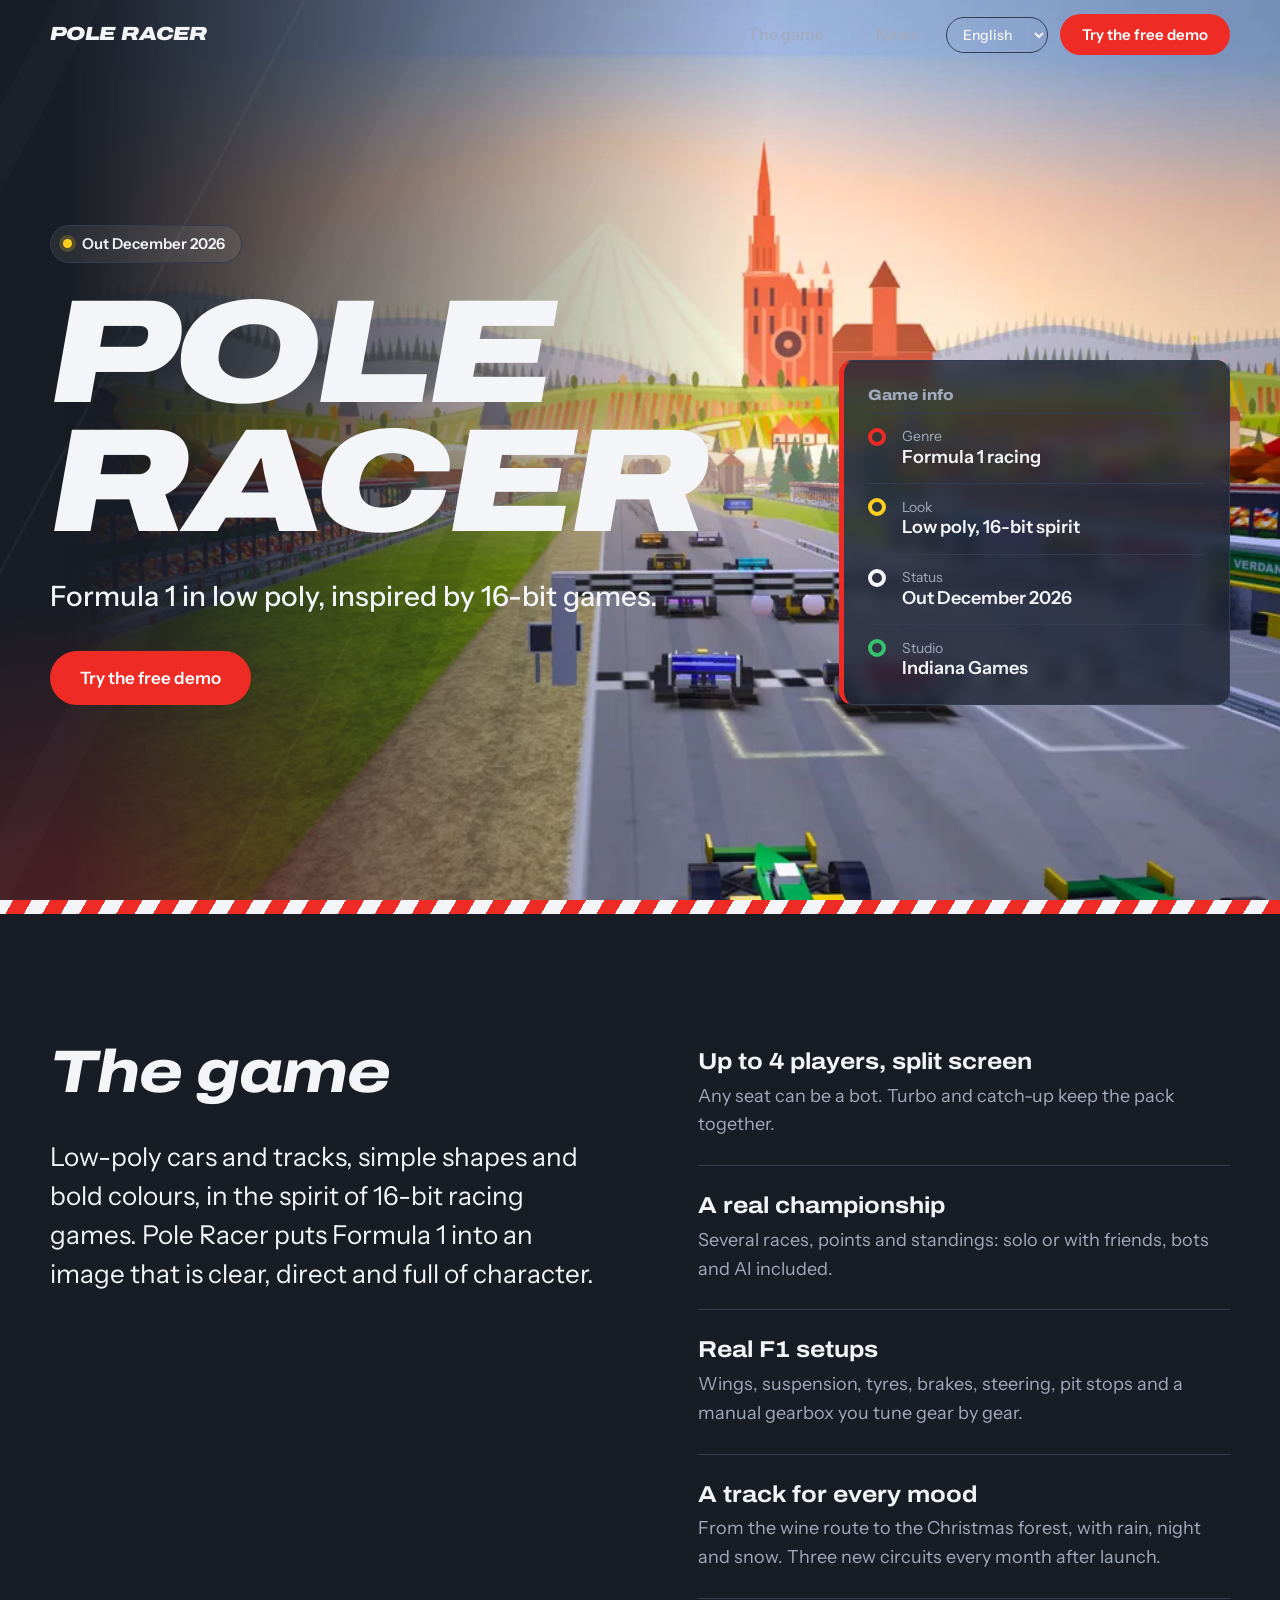
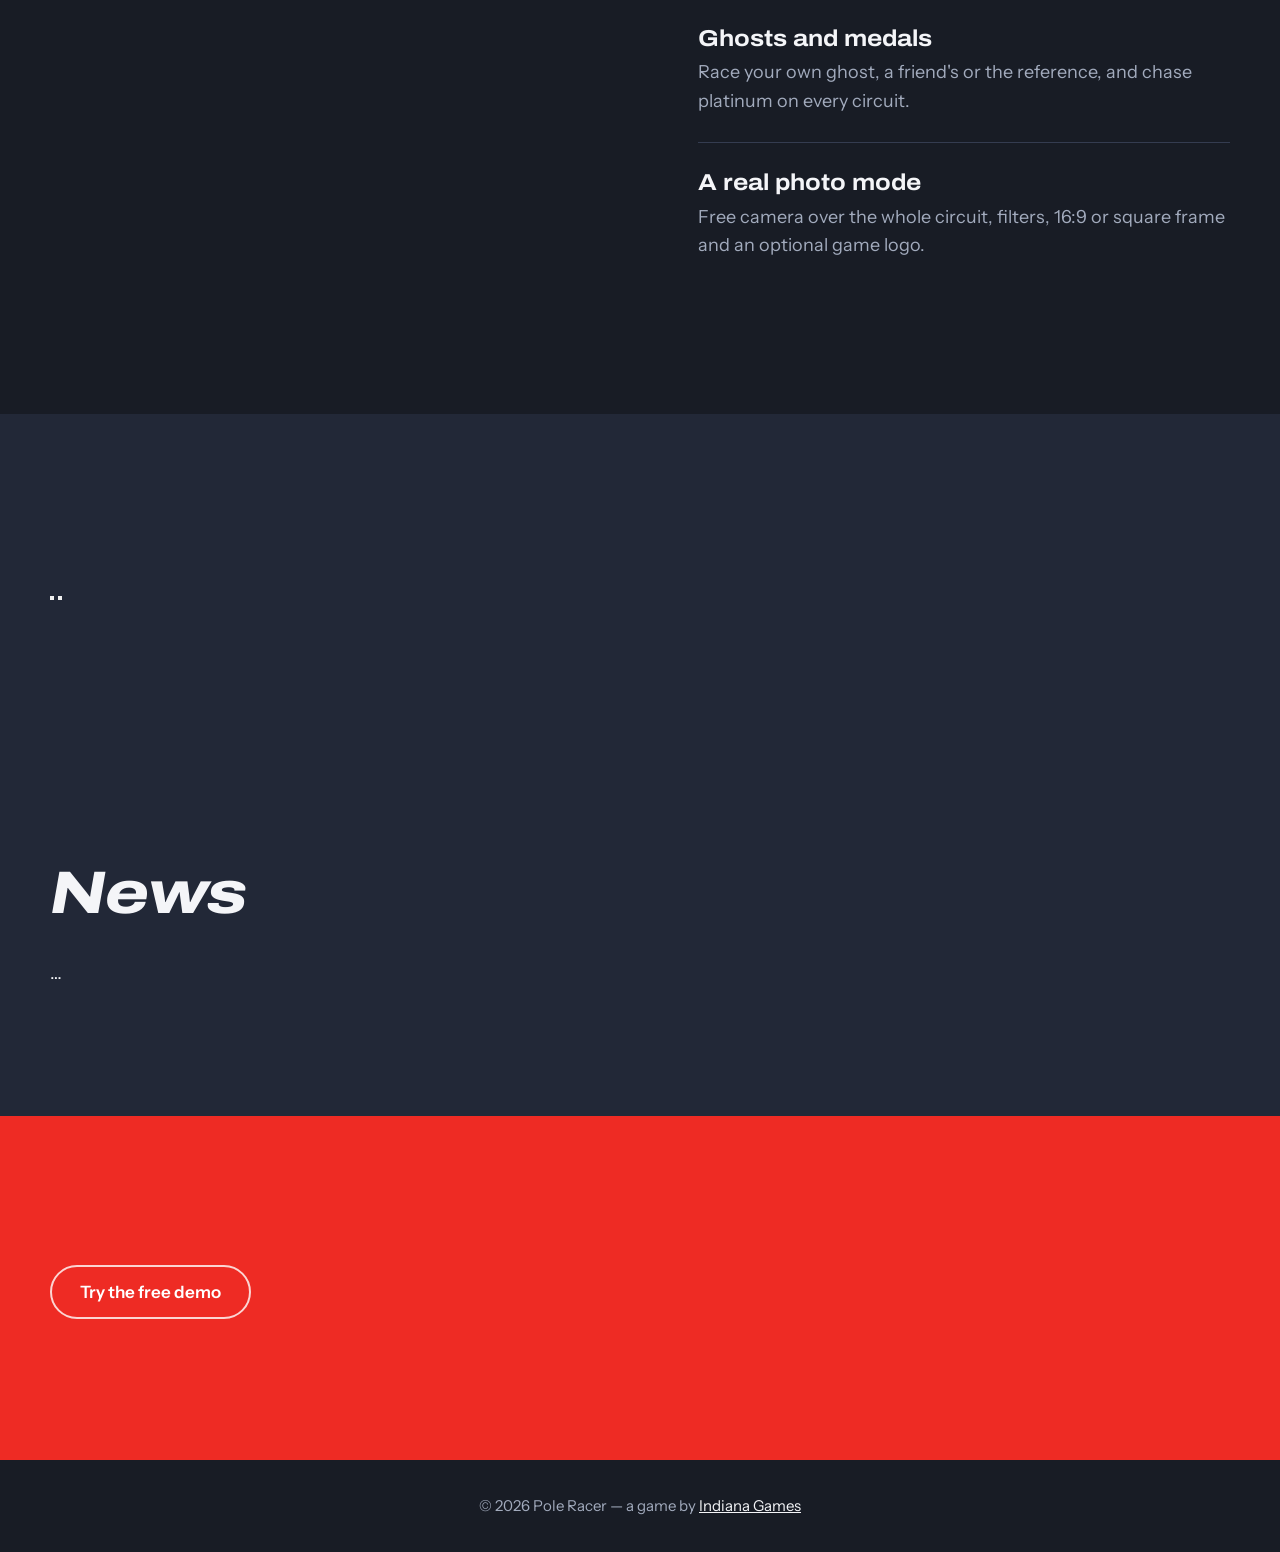
==== index.html @ 317b876f "Update index.html" ====
<!DOCTYPE html>
<html lang="fr" dir="ltr">
<head>
<meta charset="utf-8">
<meta name="viewport" content="width=device-width, initial-scale=1">
<title>Pole Racer — La Formule 1 en low poly</title>
<meta name="description" content="Pole Racer, un jeu de course de Formule 1 en low poly inspiré des jeux 16 bits, par Indiana Games.">
<meta name="theme-color" content="#181c25">
<meta property="og:title" content="Pole Racer">
<meta property="og:description" content="La Formule 1 en low poly, inspirée des jeux 16 bits.">
<meta property="og:type" content="website">
<meta property="og:url" content="https://pole-racer.com/">
<link rel="icon" href="favicon.svg" type="image/svg+xml">
<link rel="preconnect" href="https://fonts.googleapis.com">
<link rel="preconnect" href="https://fonts.gstatic.com" crossorigin>
<link href="https://fonts.googleapis.com/css2?family=Archivo:ital,wdth,wght@0,62..125,100..900;1,62..125,100..900&family=Cairo:wght@500;700&family=Instrument+Sans:wght@400;500;600&display=swap" rel="stylesheet">
<link rel="stylesheet" href="style.css">
</head>
<body>
<a class="skip" href="#jeu" data-i18n="skip">Aller au contenu</a>

<header class="nav" id="nav">
  <a class="logo" href="#top">Pole Racer</a>
  <nav class="menu">
    <a href="#jeu" data-i18n="nav_game">Le jeu</a>
    <a href="#medias" data-i18n="nav_media">Médias</a>
    <a href="#actus" data-i18n="nav_news">Actus</a>
  </nav>
  <div class="nav-right">
    <select id="lang" class="lang"></select>
    <a id="navBuy" class="btn btn-sm btn-primary" href="#suivre"></a>
  </div>
</header>

<main id="top">
  <section class="hero">
    <div class="hero-bg" aria-hidden="true"><img id="heroImg" alt="" hidden></div>
    <div class="hero-inner">
      <div class="hero-copy">
        <p class="status"><span class="dot"></span><span id="badge"></span></p>
        <h1 id="title" aria-label="Pole Racer"><span class="w">Pole</span><span class="w">Racer</span></h1>
        <p class="tagline" id="tagline"></p>
        <div class="cta-row">
          <a id="buyBtn" class="btn btn-primary" href="#suivre"></a>
          <a id="demoBtn" class="btn btn-light" href="#suivre" hidden></a>
          <a id="trailerBtn" class="btn btn-ghost" href="#medias" data-i18n="watch_trailer" hidden>Voir le trailer</a>
        </div>
      </div>
      <aside class="tower">
        <h2 data-i18n="tower_title">Fiche du jeu</h2>
        <ul id="facts"></ul>
      </aside>
    </div>
  </section>
  <div class="kerb" aria-hidden="true"></div>

  <section id="jeu" class="sec">
    <div class="wrap split">
      <div>
        <h2 class="h2" data-i18n="h_game">Le jeu</h2>
        <div id="about" class="lead"></div>
      </div>
      <ul id="features" class="features"></ul>
    </div>
    <div id="showcaseWrap" class="wrap showcase-wrap" hidden>
      <ul id="showcase" class="showcase"></ul>
    </div>
    <div id="detailsWrap" class="wrap details-wrap" hidden>
      <h3 class="h3" data-i18n="h_details">Le jeu en détail</h3>
      <ul id="details" class="details"></ul>
    </div>
  </section>

  <section id="medias" class="sec sec-alt">
    <div class="wrap">
      <h2 class="h2" data-i18n="h_media">Médias</h2>
      <div class="tabs" role="tablist">
        <button type="button" role="tab" id="tabPhotos" aria-selected="true" aria-controls="panePhotos" data-i18n="tab_photos">Photos</button>
        <button type="button" role="tab" id="tabVideos" aria-selected="false" aria-controls="paneVideos" data-i18n="tab_videos">Vidéos</button>
      </div>
      <div id="panePhotos" role="tabpanel" aria-labelledby="tabPhotos">
        <div id="gallery" class="gallery"></div>
      </div>
      <div id="paneVideos" role="tabpanel" aria-labelledby="tabVideos" hidden>
        <div id="videomain" class="video-main"></div>
        <div id="videolist" class="videos"></div>
        <p id="videoEmpty" class="empty" data-i18n="no_videos">La bande-annonce arrive bientôt.</p>
      </div>
    </div>
  </section>

  <section id="actus" class="sec sec-alt">
    <div class="wrap">
      <h2 class="h2" data-i18n="h_news">Actus</h2>
      <div id="news" class="news"></div>
    </div>
  </section>

  <section id="suivre" class="cta">
    <div class="wrap cta-inner">
      <h2 id="ctaTitle" class="cta-title"></h2>
      <p id="ctaText" class="cta-text"></p>
      <div class="cta-actions">
        <a id="ctaBuy" class="btn btn-white" href="#" hidden></a>
        <a id="ctaDemo" class="btn btn-outline" href="#" hidden></a>
      </div>
      <div id="links" class="links"></div>
    </div>
  </section>
</main>

<footer class="footer">
  <p>© <span id="year"></span> Pole Racer — <span data-i18n="made_by">un jeu</span> <a href="https://indianagames.pages.dev">Indiana Games</a></p>
</footer>

<script src="app.js"></script>
</body>
</html>
---- style.css ----
:root{
  --asphalt:#181c25;
  --asphalt-up:#222837;
  --line:#343c50;
  --hard:#f4f5f8;
  --muted:#a2abbd;
  --soft:#ee2b24;      /* pneu tendre : achat et actions */
  --medium:#ffcf1f;    /* pneu medium : statut */
  --inter:#35c46b;     /* pneu intermédiaire */
  --display:'Archivo','Arial Black',system-ui,sans-serif;
  --text:'Instrument Sans',system-ui,-apple-system,'Segoe UI',sans-serif;
}
*{box-sizing:border-box;margin:0;padding:0}
html{scroll-behavior:smooth;scroll-padding-top:72px}
body{background:var(--asphalt);color:var(--hard);font-family:var(--text);font-size:18px;line-height:1.6;-webkit-font-smoothing:antialiased}
a{color:inherit}
img{max-width:100%;display:block}
:focus-visible{outline:3px solid var(--medium);outline-offset:3px}
[hidden]{display:none!important}
.skip{position:fixed;inset-inline-start:8px;top:8px;transform:translateY(-250%);background:var(--hard);color:var(--asphalt);padding:8px 14px;z-index:100;border-radius:6px}
.skip:focus{transform:none}
.wrap{width:min(1180px,100% - 48px);margin-inline:auto}

/* ---------- Navigation ---------- */
.nav{position:fixed;inset:0 0 auto 0;z-index:40;display:flex;align-items:center;gap:28px;padding:14px max(24px,calc((100% - 1180px)/2));transition:background .25s,box-shadow .25s}
.nav.solid{background:rgba(24,28,37,.92);backdrop-filter:blur(10px);box-shadow:0 1px 0 var(--line)}
.logo{font-family:var(--display);font-stretch:125%;font-weight:900;font-style:italic;font-size:19px;text-decoration:none;text-transform:uppercase;letter-spacing:-.01em}
.menu{display:flex;gap:26px;margin-inline-start:auto}
.menu a{text-decoration:none;font-weight:500;font-size:16px;color:var(--muted);transition:color .15s}
.menu a:hover{color:var(--hard)}
.nav-right{display:flex;gap:12px;align-items:center}
.lang{background:transparent;color:var(--hard);border:1px solid var(--line);border-radius:999px;font:500 14px var(--text);padding:7px 12px;cursor:pointer}
.lang option{color:#000}

/* ---------- Boutons ---------- */
.btn{display:inline-flex;align-items:center;justify-content:center;gap:10px;font:600 17px var(--text);text-decoration:none;padding:15px 28px;border-radius:999px;border:2px solid transparent;transition:transform .15s,background .15s,border-color .15s}
.btn-sm{font-size:15px;padding:9px 20px}
.btn-primary{background:var(--soft);color:#fff}
.btn-primary:hover{background:#ff4a43;transform:translateY(-2px)}
.btn-ghost{border-color:var(--line);color:var(--hard)}
.btn-ghost:hover{border-color:var(--hard)}

/* ---------- Accueil ---------- */
.hero{position:relative;min-height:100vh;display:flex;align-items:center;overflow:hidden;padding:120px 0 90px;background:
  radial-gradient(900px 500px at 12% 105%,rgba(238,43,36,.28),transparent 70%),
  linear-gradient(115deg,var(--asphalt) 40%,#1f2535 100%)}
.hero::before{content:"";position:absolute;inset:-20% -10%;pointer-events:none;background:repeating-linear-gradient(-62deg,transparent 0 120px,rgba(255,255,255,.035) 120px 123px,transparent 123px 300px,rgba(255,255,255,.02) 300px 340px)}
.hero-bg{position:absolute;inset:0}
.hero-bg img{position:absolute;inset:0;width:100%;height:100%;object-fit:cover;-webkit-mask-image:linear-gradient(90deg,transparent 5%,#000 60%);mask-image:linear-gradient(90deg,transparent 5%,#000 60%)}
.hero-inner{position:relative;width:min(1180px,100% - 48px);margin-inline:auto;display:grid;grid-template-columns:minmax(0,1.5fr) minmax(280px,.8fr);gap:56px;align-items:end}
.status{display:inline-flex;align-items:center;gap:10px;font-weight:600;font-size:15px;color:var(--hard);background:rgba(255,255,255,.07);border:1px solid var(--line);border-radius:999px;padding:6px 16px 6px 12px;margin-bottom:26px}
.status:has(#badge:empty){display:none}
.dot{width:9px;height:9px;border-radius:50%;background:var(--medium);box-shadow:0 0 0 4px rgba(255,207,31,.2)}
h1{font-family:var(--display);font-stretch:125%;font-weight:900;font-style:italic;text-transform:uppercase;line-height:.88;letter-spacing:-.03em;font-size:clamp(60px,11.5vw,168px)}
h1 .w{display:block;animation:pass .85s cubic-bezier(.16,.84,.24,1) both}
h1 .w:nth-child(2){animation-delay:.14s}
@keyframes pass{from{opacity:0;transform:translateX(-90px) skewX(-18deg)}to{opacity:1;transform:none}}
.tagline{font-size:clamp(20px,2.4vw,28px);line-height:1.35;max-width:24em;margin:30px 0 36px;color:var(--hard);font-weight:500}
.cta-row{display:flex;flex-wrap:wrap;gap:14px}

/* Fiche du jeu : tour de chronométrage */
.tower{background:rgba(34,40,55,.82);backdrop-filter:blur(8px);border:1px solid var(--line);border-inline-start:5px solid var(--soft);border-radius:14px;padding:22px 24px 10px}
.tower h2{font-family:var(--display);font-stretch:112%;font-weight:800;font-size:15px;color:var(--muted);margin-bottom:6px}
.tower ul{list-style:none}
.tower li{display:grid;grid-template-columns:20px 1fr;column-gap:14px;align-items:center;padding:14px 0;border-top:1px solid var(--line)}
.tower .ring{width:18px;height:18px;border-radius:50%;border:4px solid var(--c,var(--hard))}
.tower .lbl{font-size:14px;color:var(--muted);line-height:1.2}
.tower .val{grid-column:2;font-weight:600;font-size:18px;line-height:1.3}

.kerb{height:14px;background:repeating-linear-gradient(-60deg,var(--soft) 0 16px,var(--hard) 16px 32px)}

/* ---------- Sections ---------- */
.sec{padding-block:clamp(72px,10vw,140px)}
.sec-alt{background:var(--asphalt-up)}
.h2{font-family:var(--display);font-stretch:118%;font-weight:800;font-style:italic;font-size:clamp(34px,5vw,60px);line-height:1;letter-spacing:-.02em;margin-bottom:36px}
.split{display:grid;grid-template-columns:minmax(0,1.05fr) minmax(0,1fr);gap:clamp(40px,7vw,110px);align-items:start}
.lead{font-size:clamp(20px,2.2vw,26px);line-height:1.5;max-width:30em}
.lead p+p{margin-top:1em}
.features{list-style:none}
.features li{padding:26px 0;border-top:1px solid var(--line);border-inline-start:0}
.features li:first-child{border-top:0;padding-top:6px}
.features h3{font-family:var(--display);font-stretch:112%;font-weight:700;font-size:23px;line-height:1.2;margin-bottom:6px}
.features p{color:var(--muted);max-width:30em}

.video-main{position:relative;aspect-ratio:16/9;border-radius:20px;overflow:hidden;background:#000;border:1px solid var(--line);box-shadow:0 40px 90px -30px rgba(0,0,0,.7)}
.video-main iframe,.video-small iframe{position:absolute;inset:0;width:100%;height:100%;border:0}
.videos{display:grid;grid-template-columns:repeat(auto-fit,minmax(280px,1fr));gap:20px;margin-top:20px}
.videos:empty{display:none}
.video-small{position:relative;aspect-ratio:16/9;border-radius:14px;overflow:hidden;background:#000;border:1px solid var(--line)}

.gallery{columns:280px;column-gap:14px}
.gallery button{all:unset;display:block;width:100%;cursor:zoom-in;border-radius:14px;overflow:hidden;border:1px solid var(--line);position:relative;margin-bottom:14px;break-inside:avoid}
.gallery button:focus-visible{outline:3px solid var(--medium);outline-offset:3px}
.gallery img{display:block;width:100%;height:auto;transition:transform .5s}
.gallery button:hover img{transform:scale(1.04)}
.gallery .cap{position:absolute;inset:auto 0 0 0;padding:28px 16px 12px;font-size:15px;background:linear-gradient(transparent,rgba(0,0,0,.7))}

.news article{display:grid;grid-template-columns:200px minmax(0,1fr);gap:8px 40px;padding:30px 0;border-top:1px solid var(--line)}
.news article:first-child{border-top:0;padding-top:0}
.news time{color:var(--medium);font-weight:600;font-size:16px;padding-top:6px}
.news h3{font-family:var(--display);font-stretch:112%;font-weight:700;font-size:clamp(24px,3vw,32px);line-height:1.15;margin-bottom:10px}
.news p{color:var(--muted);max-width:42em}
.news p+p{margin-top:.8em}
.news img{border-radius:12px;margin:14px 0 6px;max-height:420px}

.cta{background:var(--soft);color:#fff;padding-block:clamp(72px,9vw,120px)}
.cta-title{max-width:11em}
.cta-title{font-family:var(--display);font-stretch:125%;font-weight:900;font-style:italic;text-transform:uppercase;font-size:clamp(38px,6.5vw,84px);line-height:.95;letter-spacing:-.025em}
.cta-text{font-size:clamp(19px,2.2vw,24px);margin:24px 0 34px;max-width:30em}
.links{display:flex;flex-wrap:wrap;gap:12px}
.links a{display:inline-block;text-decoration:none;font-weight:600;padding:13px 24px;border-radius:999px;border:2px solid rgba(255,255,255,.7);transition:background .15s,color .15s}
.links a:hover{background:#fff;color:var(--soft)}

.btn-light{background:var(--hard);color:var(--asphalt)}
.btn-light:hover{background:#fff;transform:translateY(-2px)}
.btn-white{background:#fff;color:var(--soft)}
.btn-white:hover{transform:translateY(-2px)}
.btn-outline{border-color:rgba(255,255,255,.8);color:#fff}
.btn-outline:hover{background:#fff;color:var(--soft)}
.cta-actions{display:flex;flex-wrap:wrap;gap:14px;margin-bottom:26px}
.cta-actions:not(:has(a:not([hidden]))){display:none}

.footer{padding:34px 24px;text-align:center;color:var(--muted);font-size:15px}
.footer a{color:var(--hard)}

.lightbox{position:fixed;inset:0;z-index:80;background:rgba(10,12,18,.94);display:flex;align-items:center;justify-content:center;padding:24px}
.lightbox img{max-width:min(1400px,100%);max-height:88vh;border-radius:10px}
.lightbox button{position:absolute;background:rgba(255,255,255,.12);color:#fff;border:0;width:48px;height:48px;border-radius:50%;font-size:22px;cursor:pointer}
.lightbox button:hover{background:rgba(255,255,255,.25)}
.lightbox .x{top:20px;inset-inline-end:20px}
.lightbox .p{inset-inline-start:20px;top:50%}
.lightbox .n{inset-inline-end:20px;top:50%}

/* ---------- Arabe (lecture de droite à gauche) ---------- */
[dir="rtl"] body{font-family:'Cairo',var(--text);font-size:19px}
[dir="rtl"] h1,[dir="rtl"] .h2,[dir="rtl"] .cta-title,[dir="rtl"] .features h3,[dir="rtl"] .news h3,[dir="rtl"] .tower h2{font-family:'Cairo',sans-serif;font-style:normal;font-weight:700;letter-spacing:0;text-transform:none;line-height:1.25}
[dir="rtl"] h1{line-height:1.05}
[dir="rtl"] .logo{font-family:var(--display)}
@keyframes pass-rtl{from{opacity:0;transform:translateX(90px) skewX(18deg)}to{opacity:1;transform:none}}
[dir="rtl"] h1 .w{animation-name:pass-rtl}
[dir="rtl"] .hero-bg img{-webkit-mask-image:linear-gradient(270deg,transparent 5%,#000 60%);mask-image:linear-gradient(270deg,transparent 5%,#000 60%)}

.details-wrap{margin-top:clamp(56px,8vw,96px)}
.h3{font-family:var(--display);font-stretch:112%;font-weight:700;font-size:clamp(24px,3vw,32px);line-height:1.15;margin-bottom:24px}
.details{list-style:none;display:grid;grid-template-columns:repeat(auto-fill,minmax(250px,1fr));gap:16px}
.details button{all:unset;display:block;cursor:zoom-in;border-radius:14px;overflow:hidden;border:1px solid var(--line);aspect-ratio:4/5;width:100%}
.details button:focus-visible{outline:3px solid var(--medium);outline-offset:3px}
.details img{width:100%;height:100%;object-fit:cover;transition:transform .5s}
.details button:hover img{transform:scale(1.03)}
[dir="rtl"] .h3{font-family:'Cairo',sans-serif;font-style:normal;font-weight:700;letter-spacing:0;line-height:1.25}

/* ---------- Mobile ---------- */
@media (max-width:900px){
  .hero-inner{grid-template-columns:1fr;gap:40px}
  .split{grid-template-columns:1fr}
  .menu{display:none}
  .nav{gap:12px}
  .nav-right{margin-inline-start:auto}
  .news article{grid-template-columns:1fr}
}
@media (max-width:520px){
  body{font-size:17px}
  .btn{width:100%}
  .btn-sm{width:auto}
  .cta-row{flex-direction:column}
}
@media (prefers-reduced-motion:reduce){
  html{scroll-behavior:auto}
  h1 .w{animation:none}
  .gallery img,.details img,.btn{transition:none}
}

/* Actus enrichies */
.news article{padding:40px 0}
.news main>img,.news article>div>img{display:block;width:100%;max-width:560px;height:auto;border-radius:14px;border:1px solid var(--line);margin:6px 0 18px}
.news h4{font-family:var(--display);font-stretch:108%;font-weight:700;font-size:19px;line-height:1.25;margin:22px 0 8px;color:var(--text,inherit)}
.news ul{max-width:42em;margin:.5em 0 0;padding-left:1.2em;color:var(--muted)}
.news li{margin:.35em 0}
.news p+ul,.news ul+p{margin-top:.9em}
.news .more{display:inline-block;margin-top:20px;font-weight:700;color:var(--yellow);text-decoration:none;border-bottom:2px solid currentColor}
.news .more:hover{color:var(--red)}
@media(max-width:760px){.news article{grid-template-columns:1fr}}
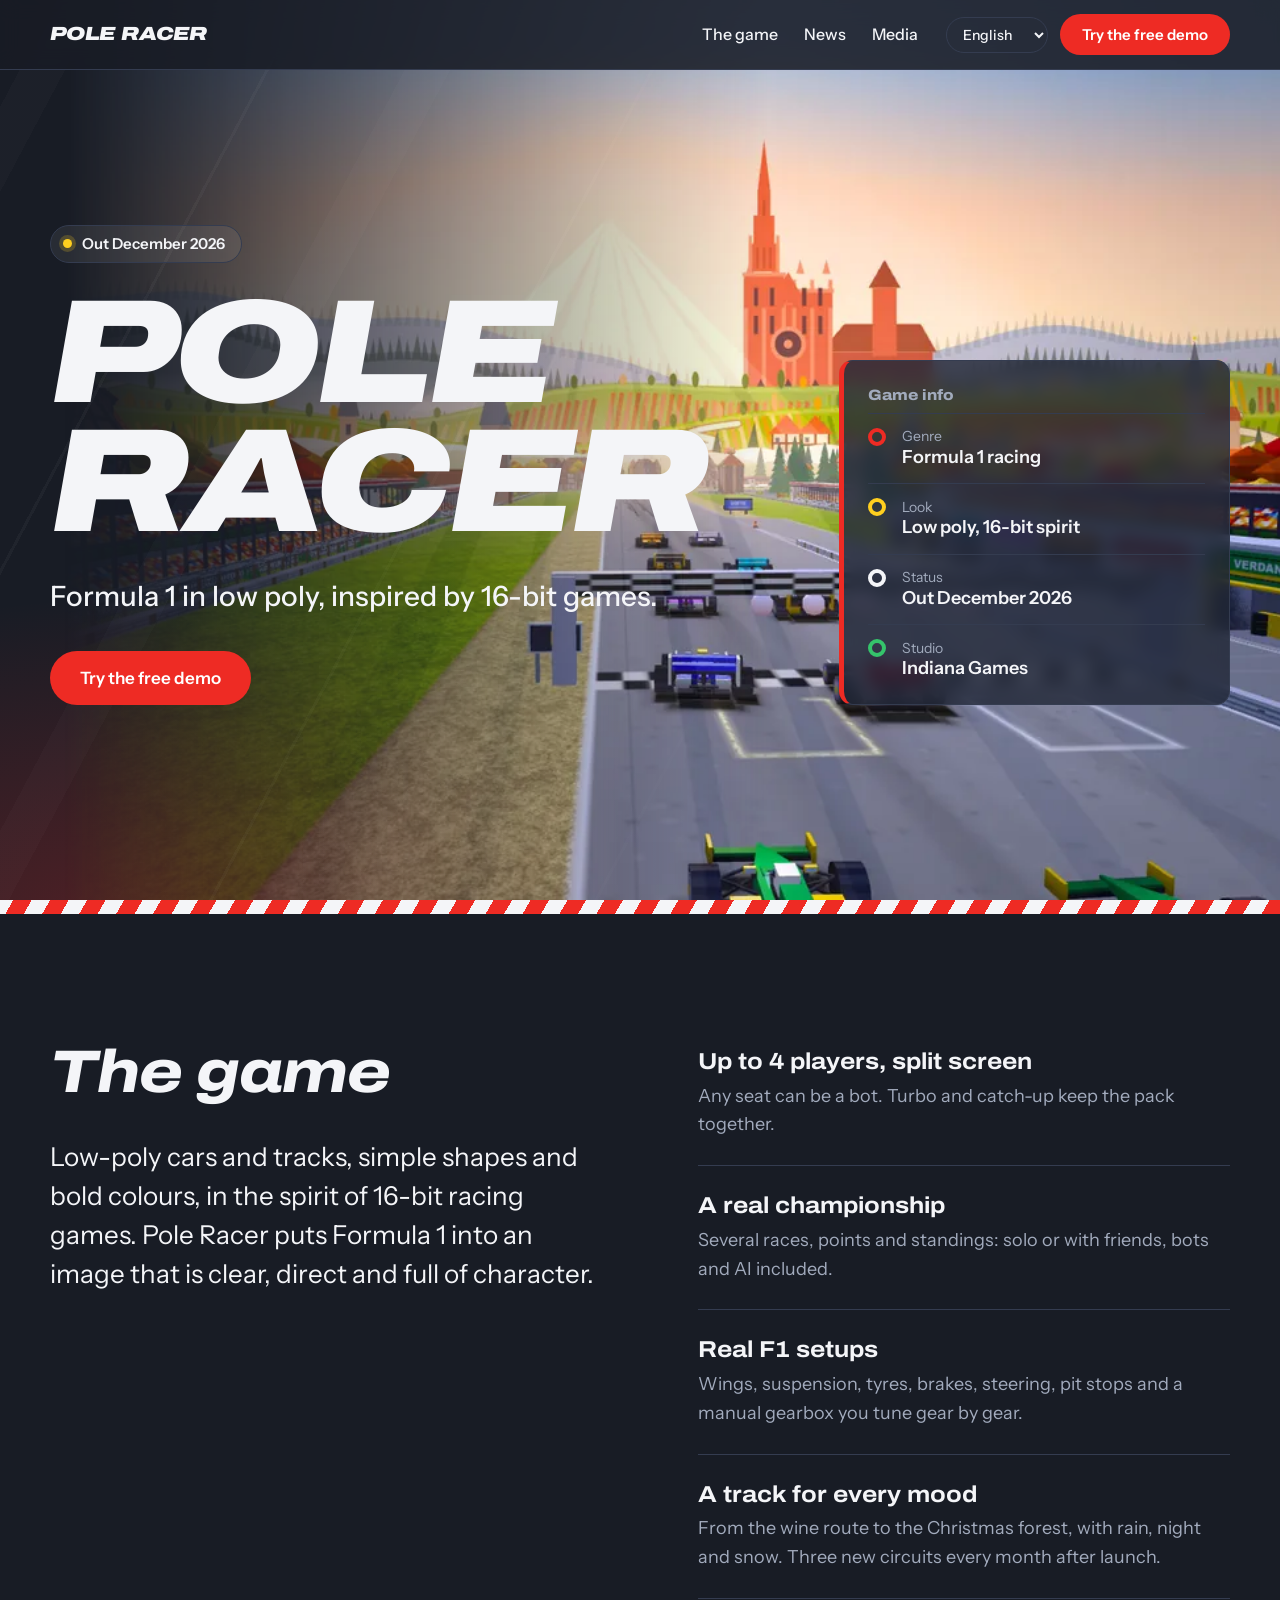
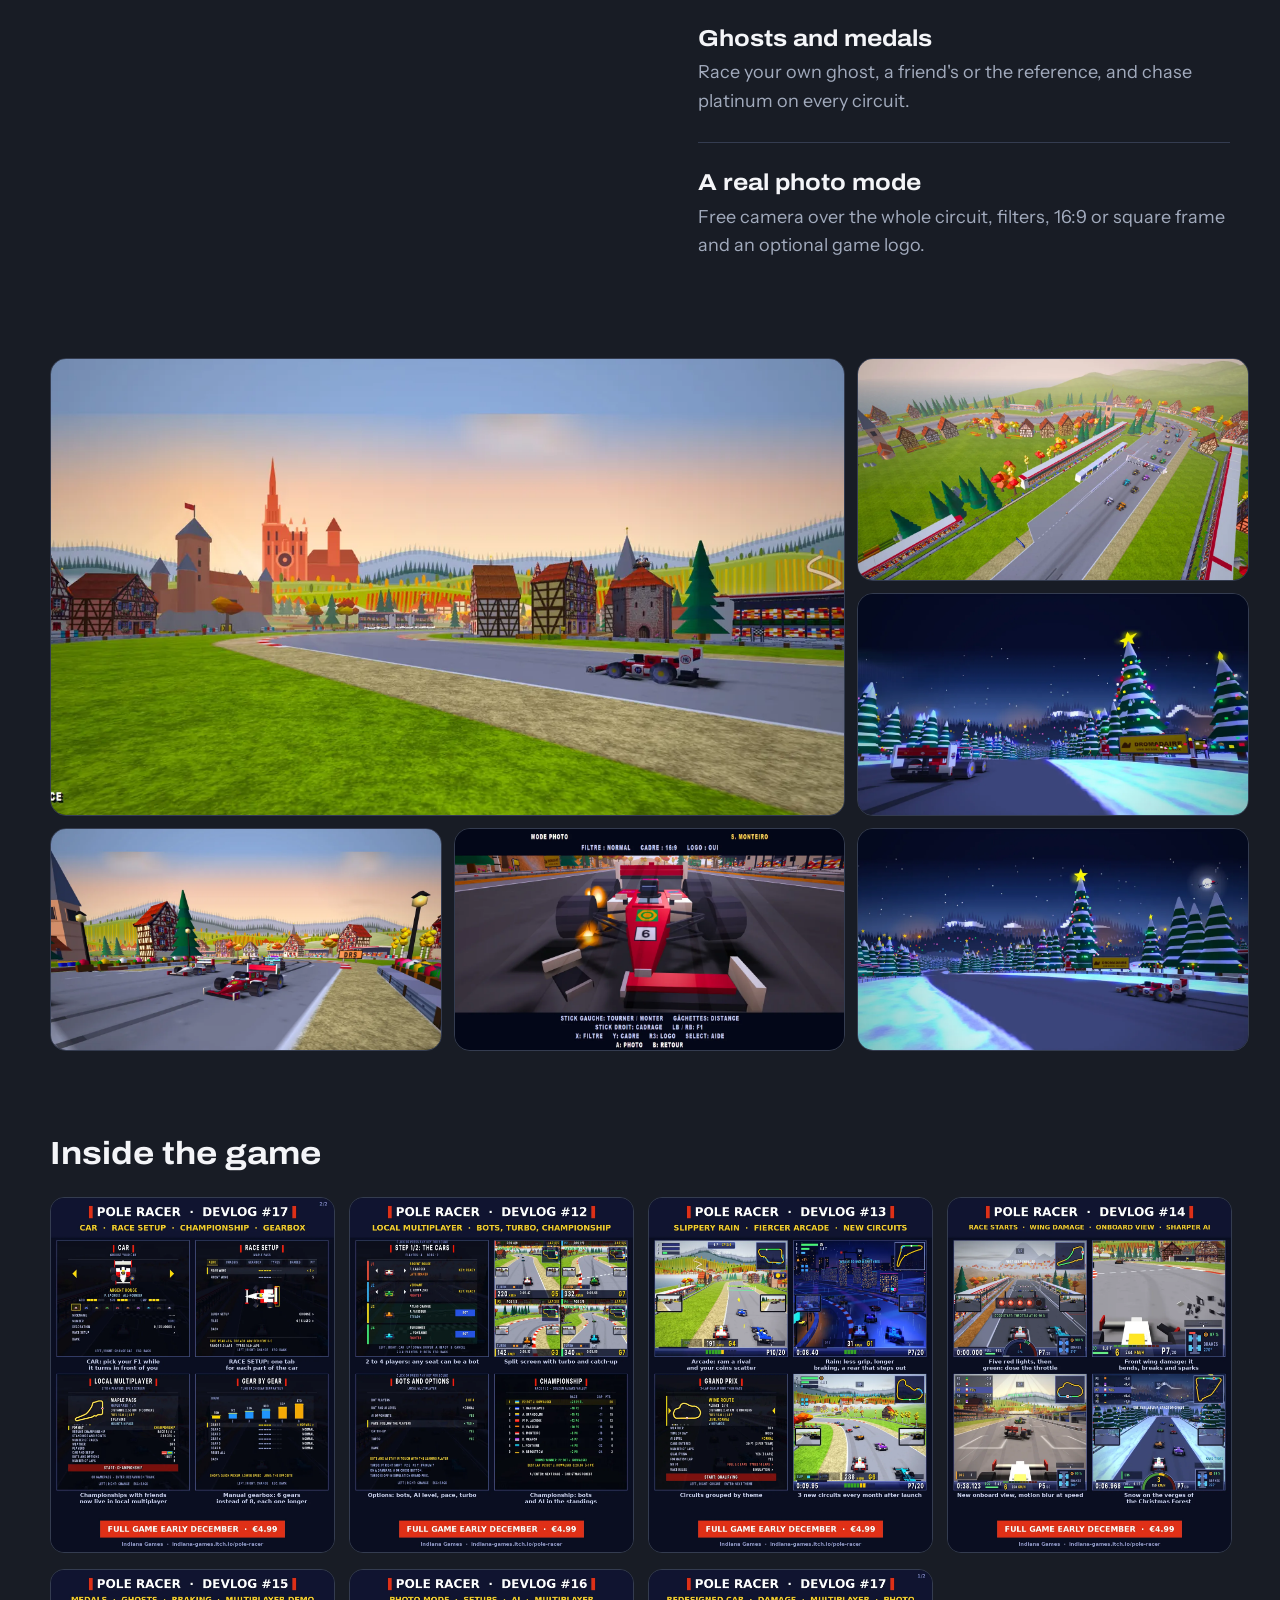
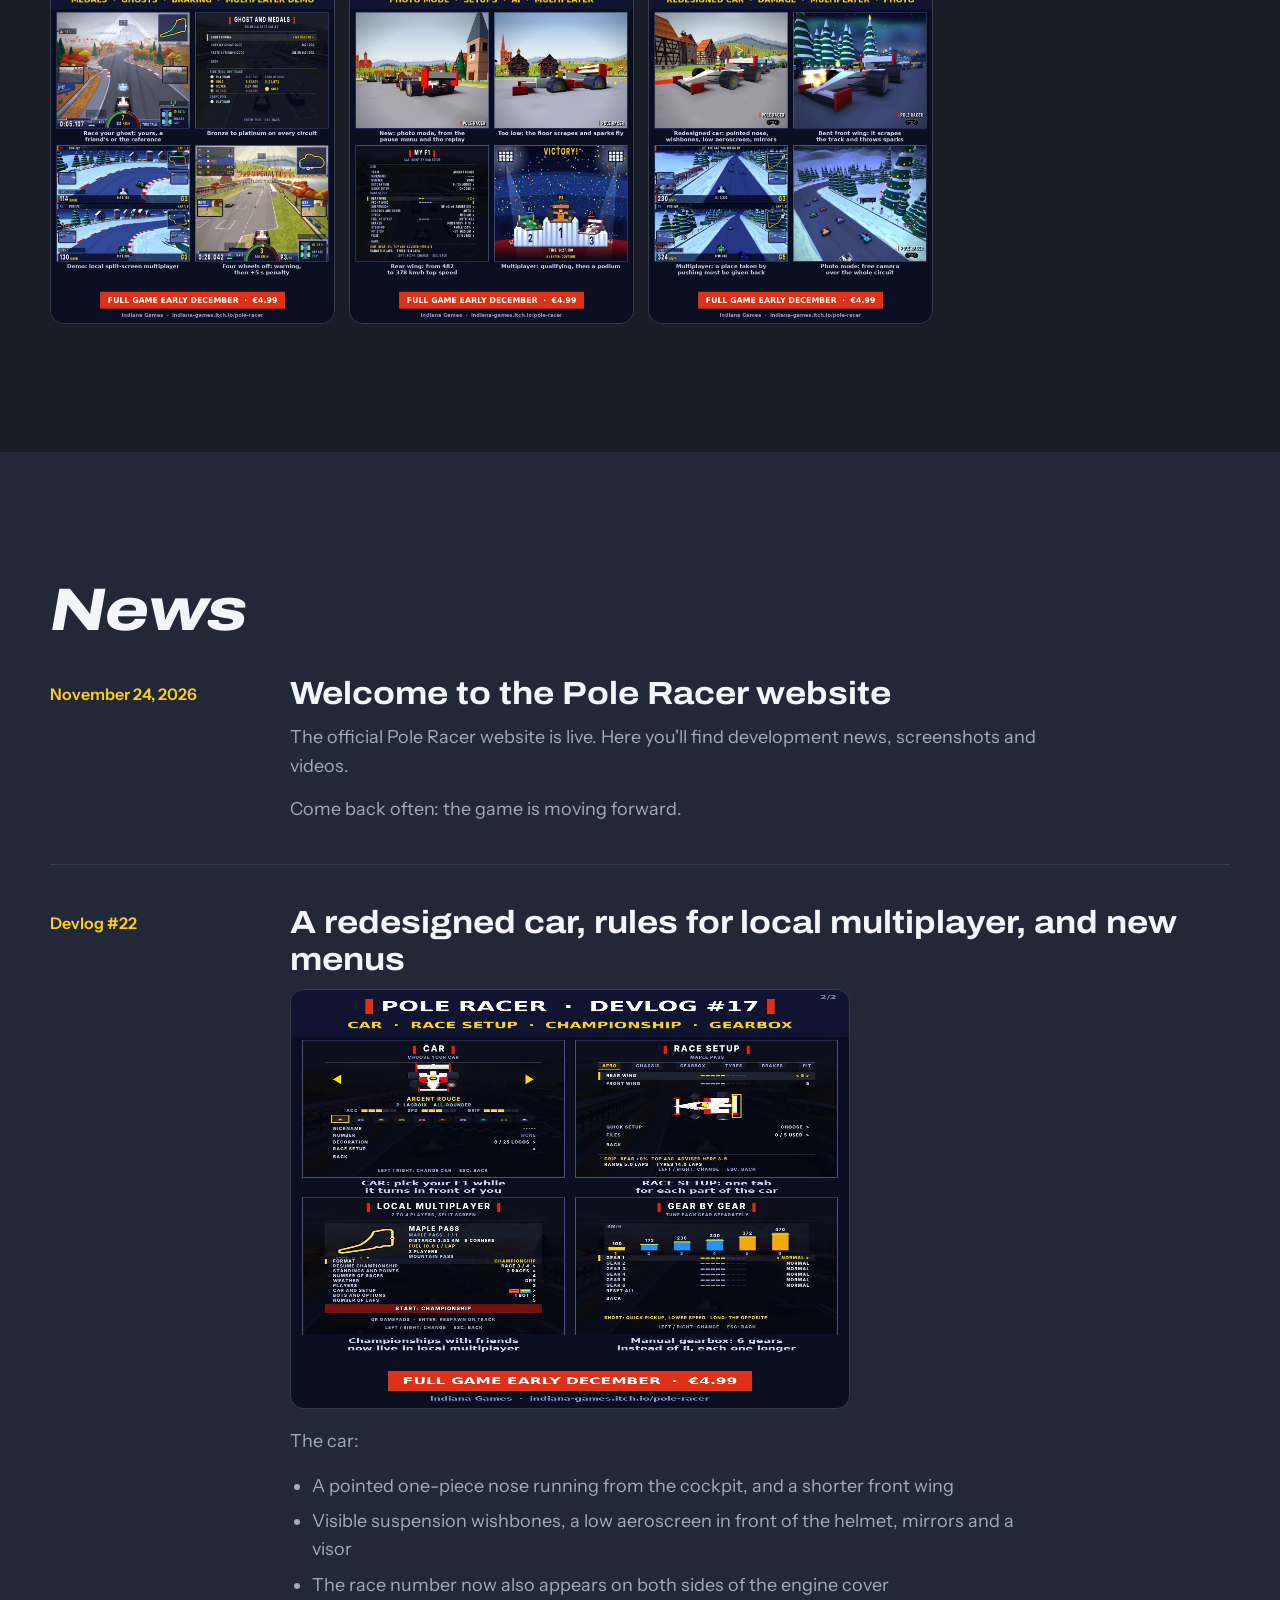
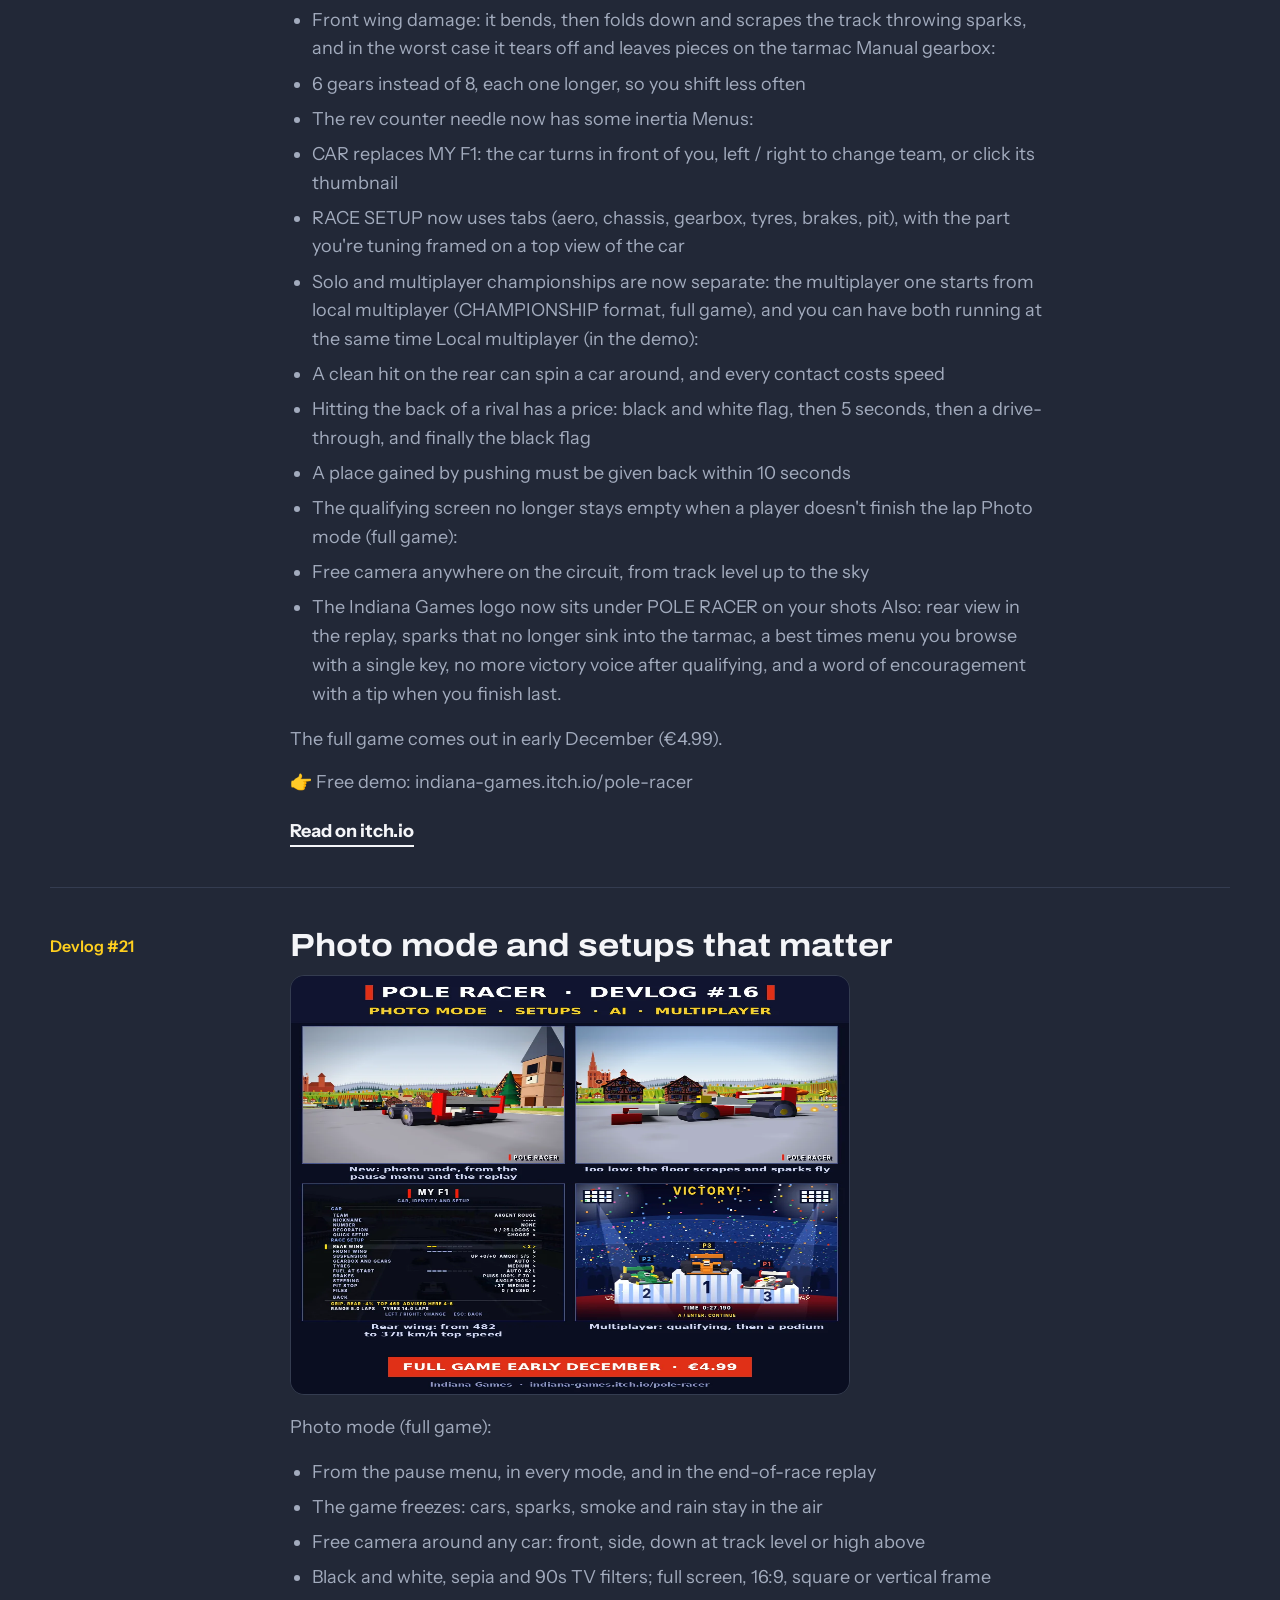
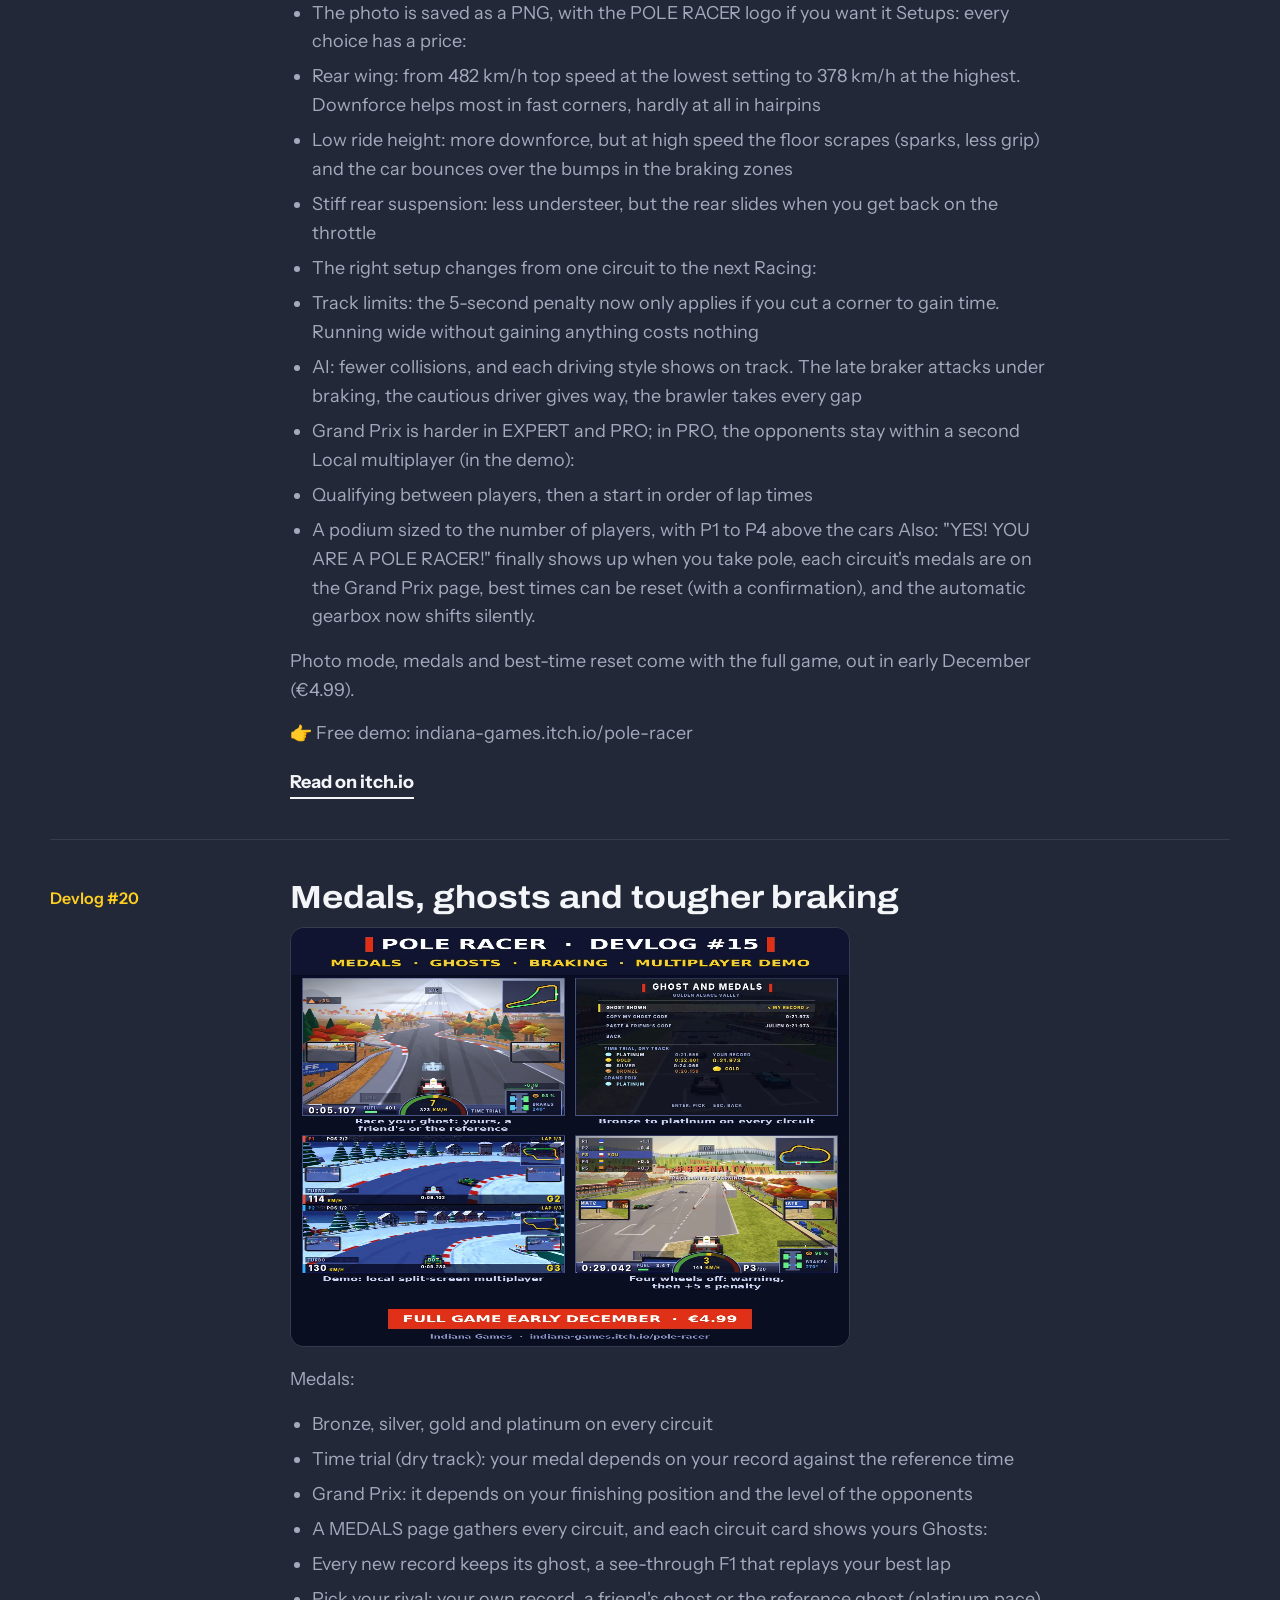
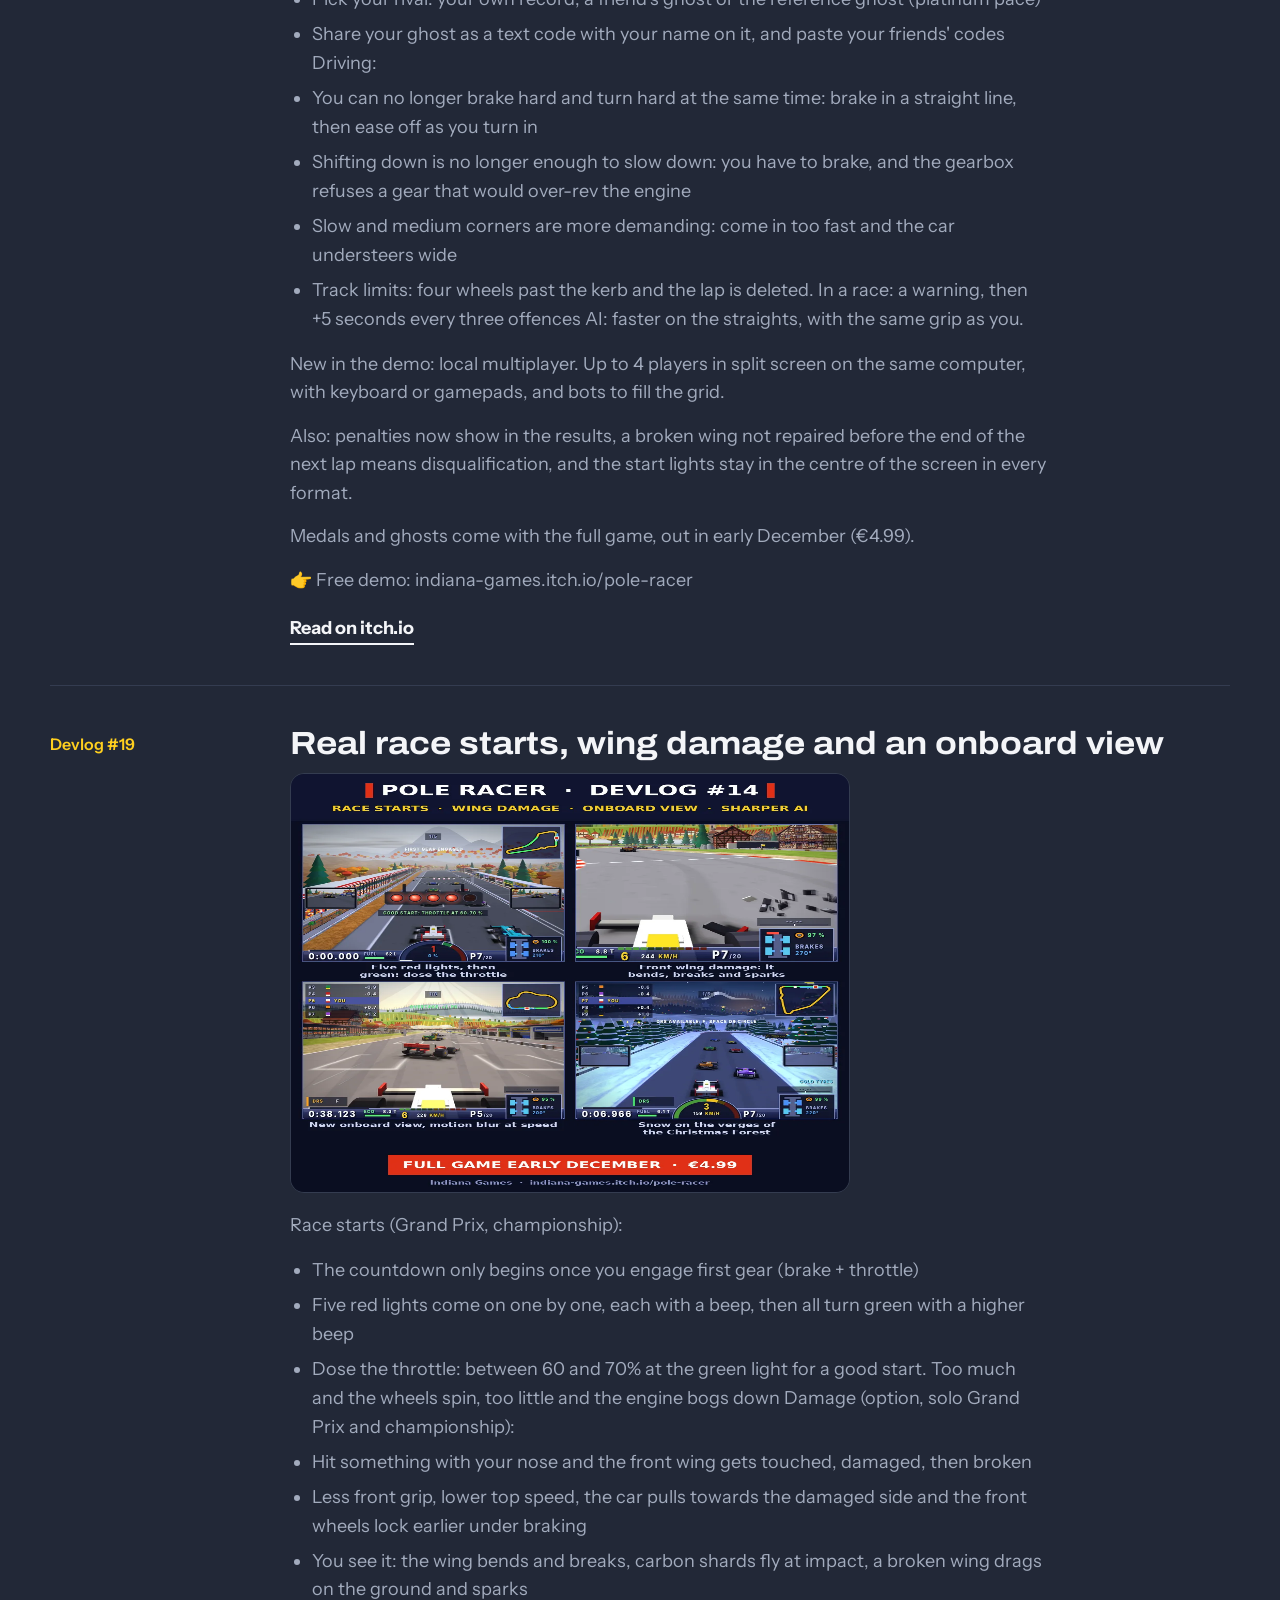
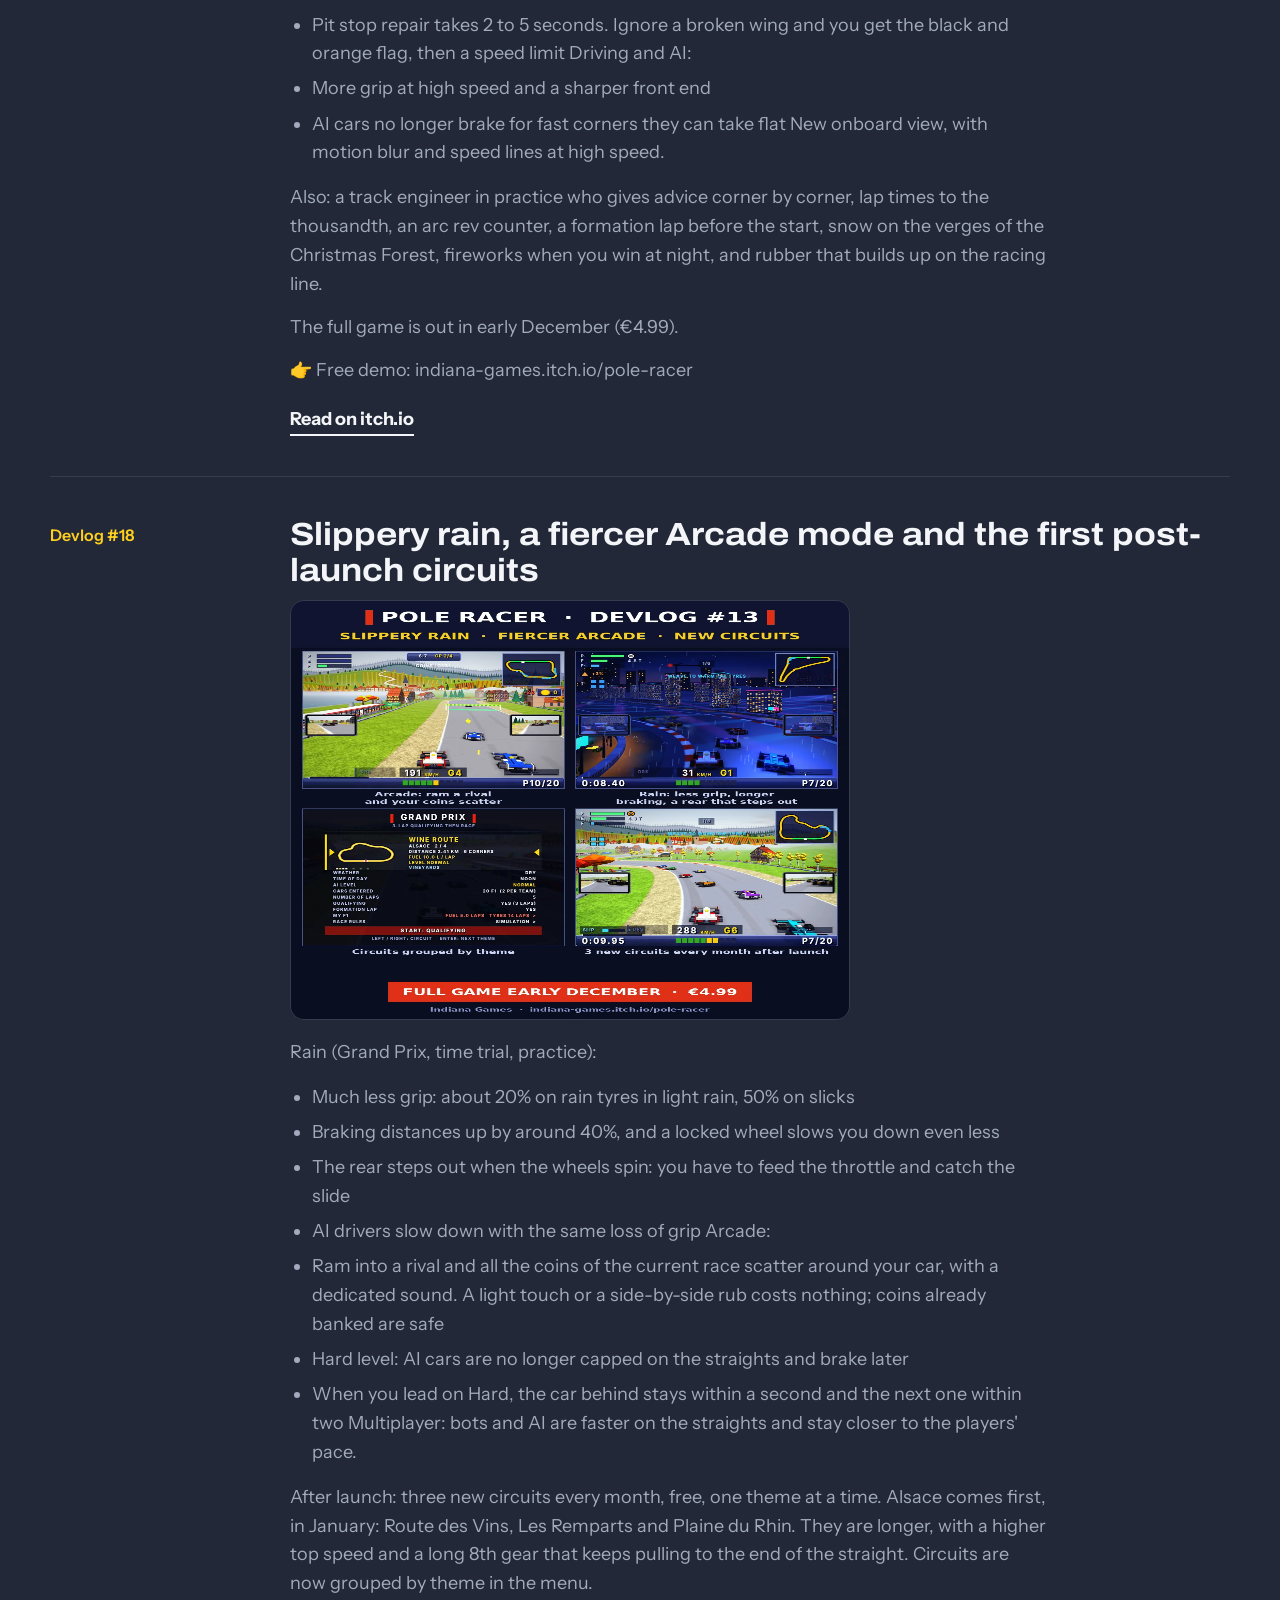
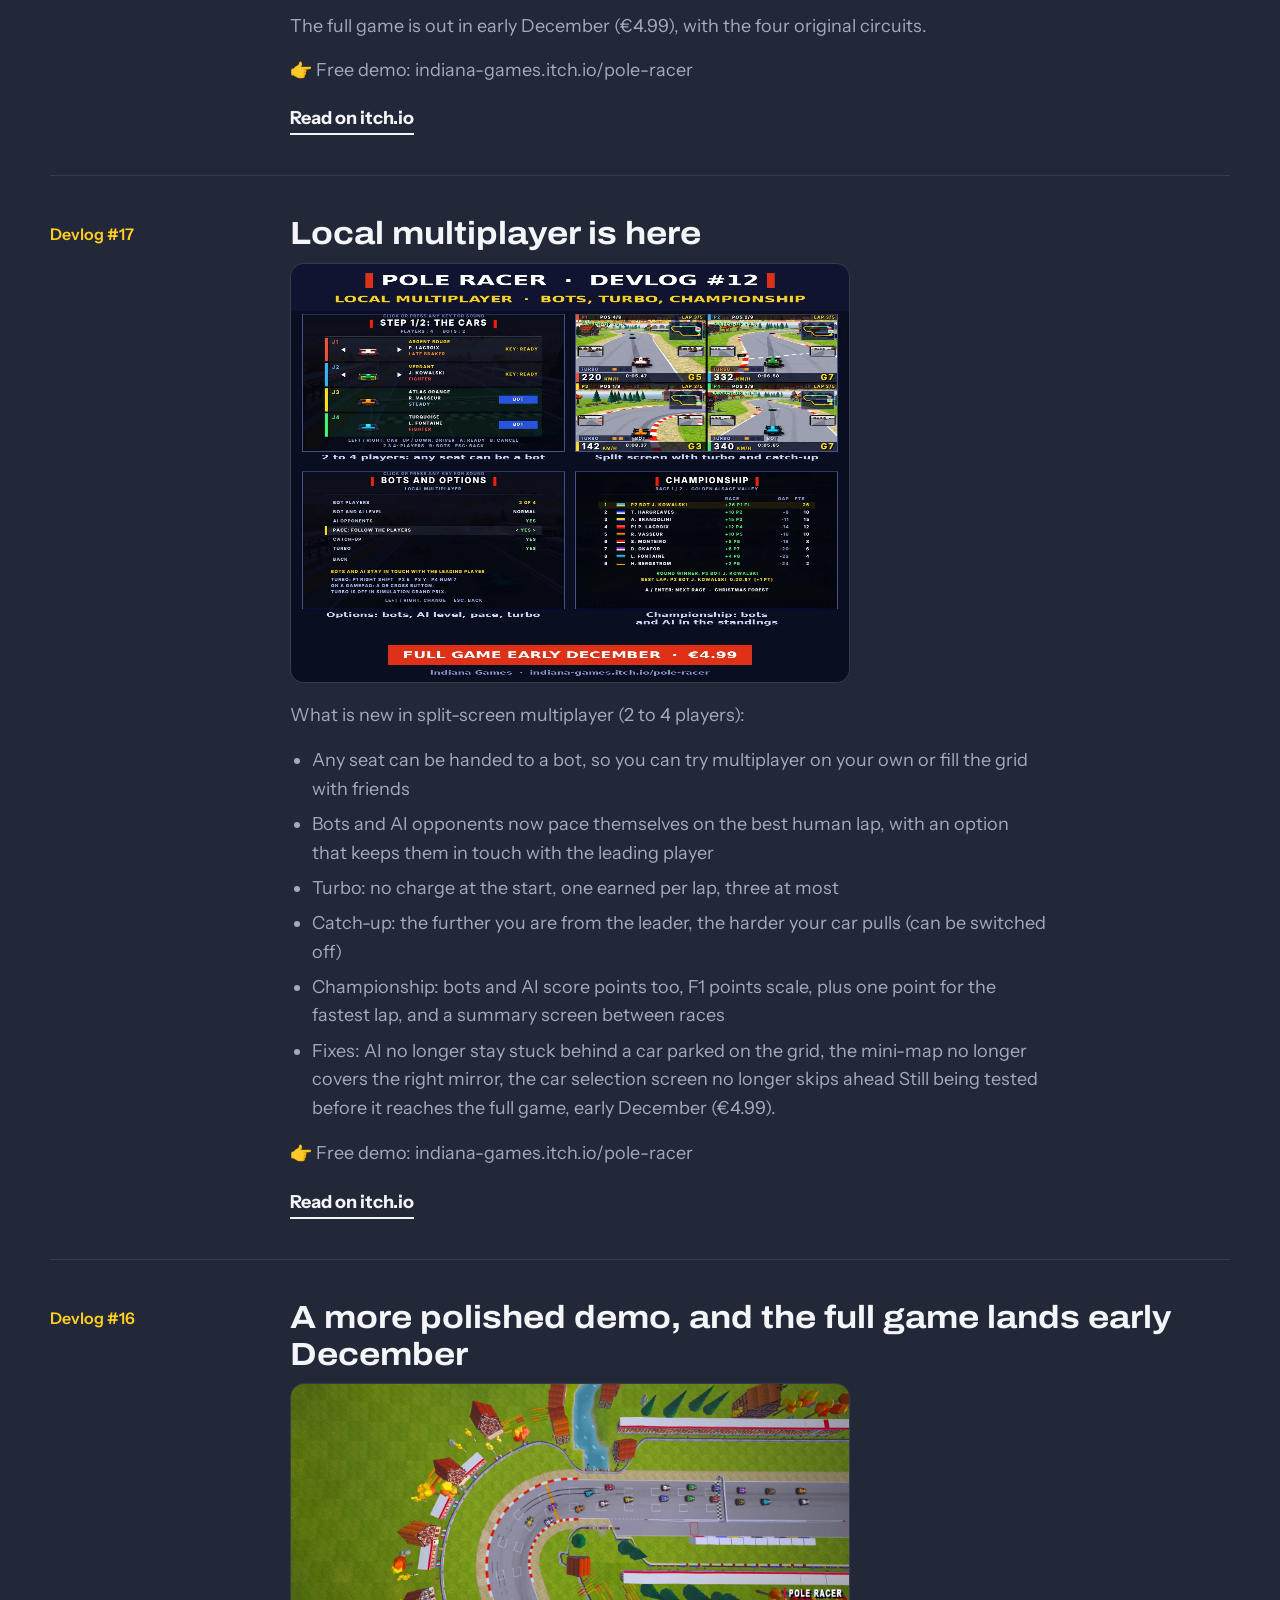
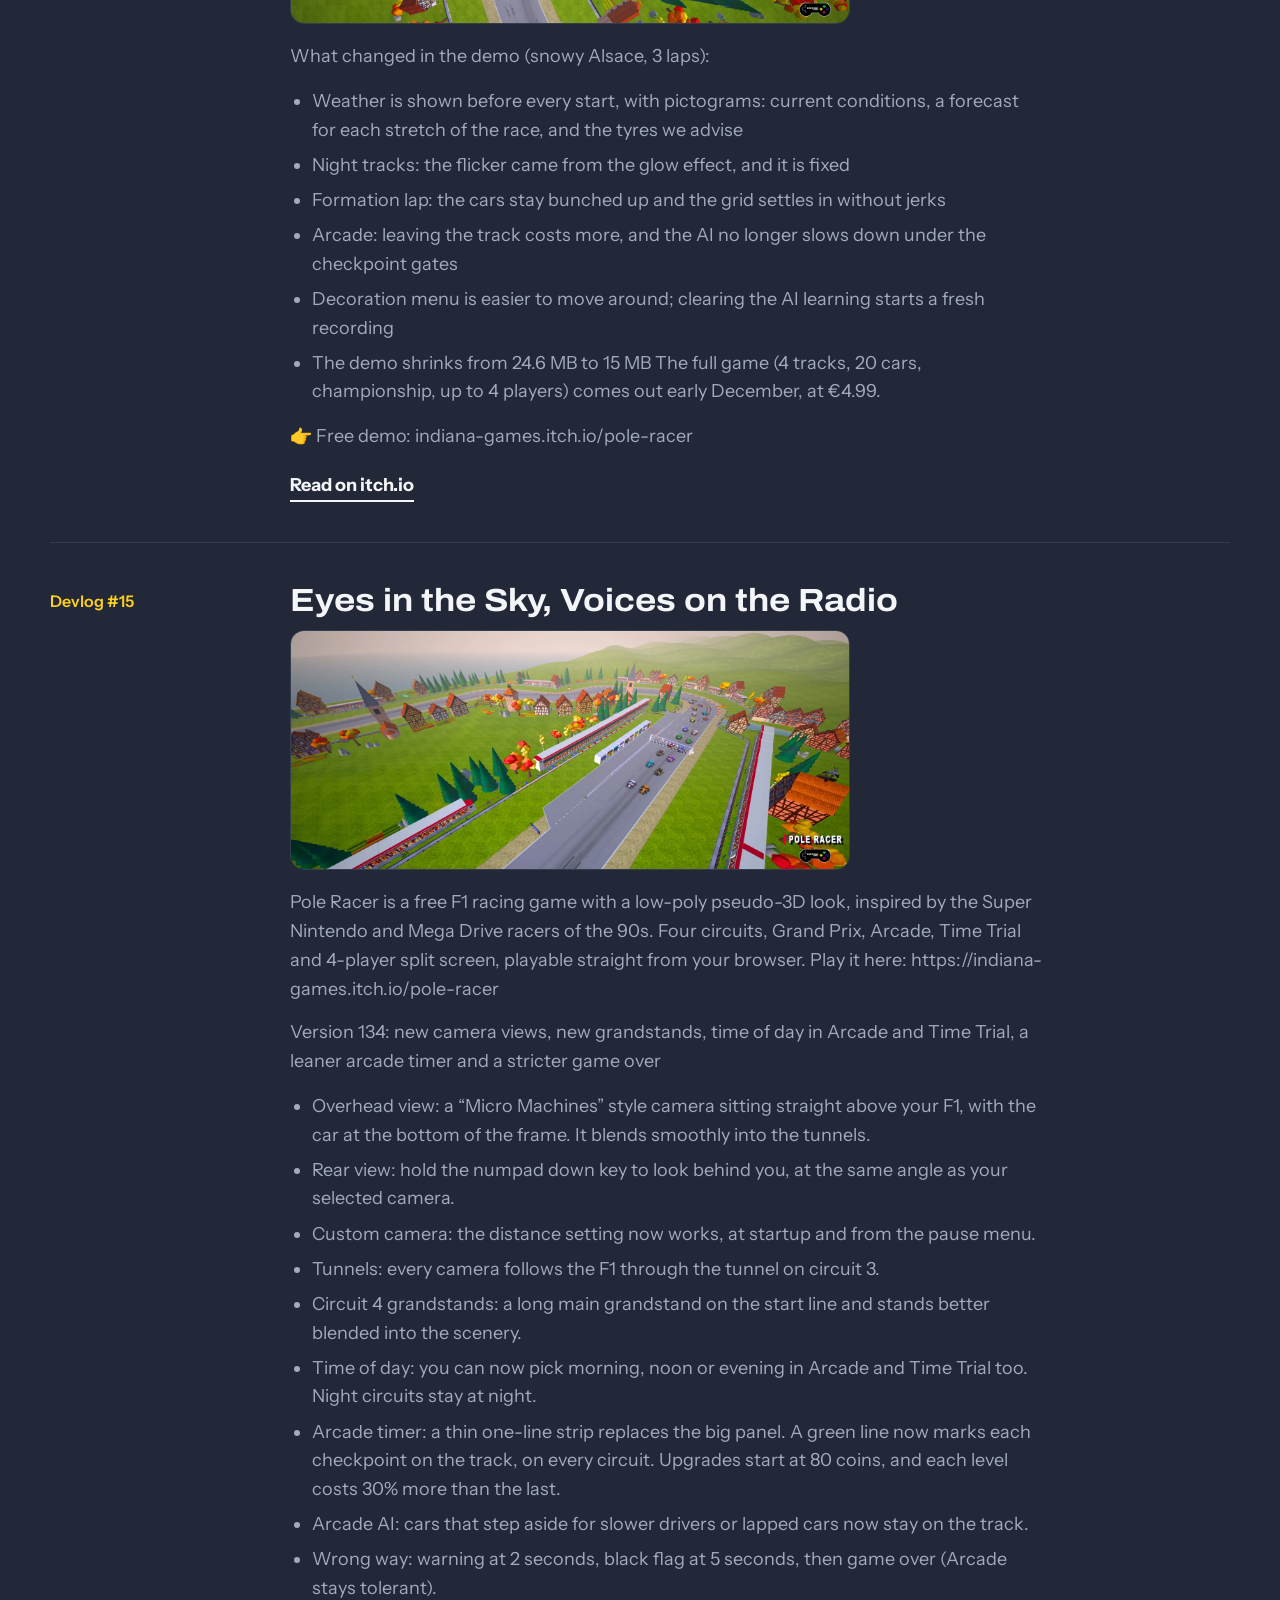
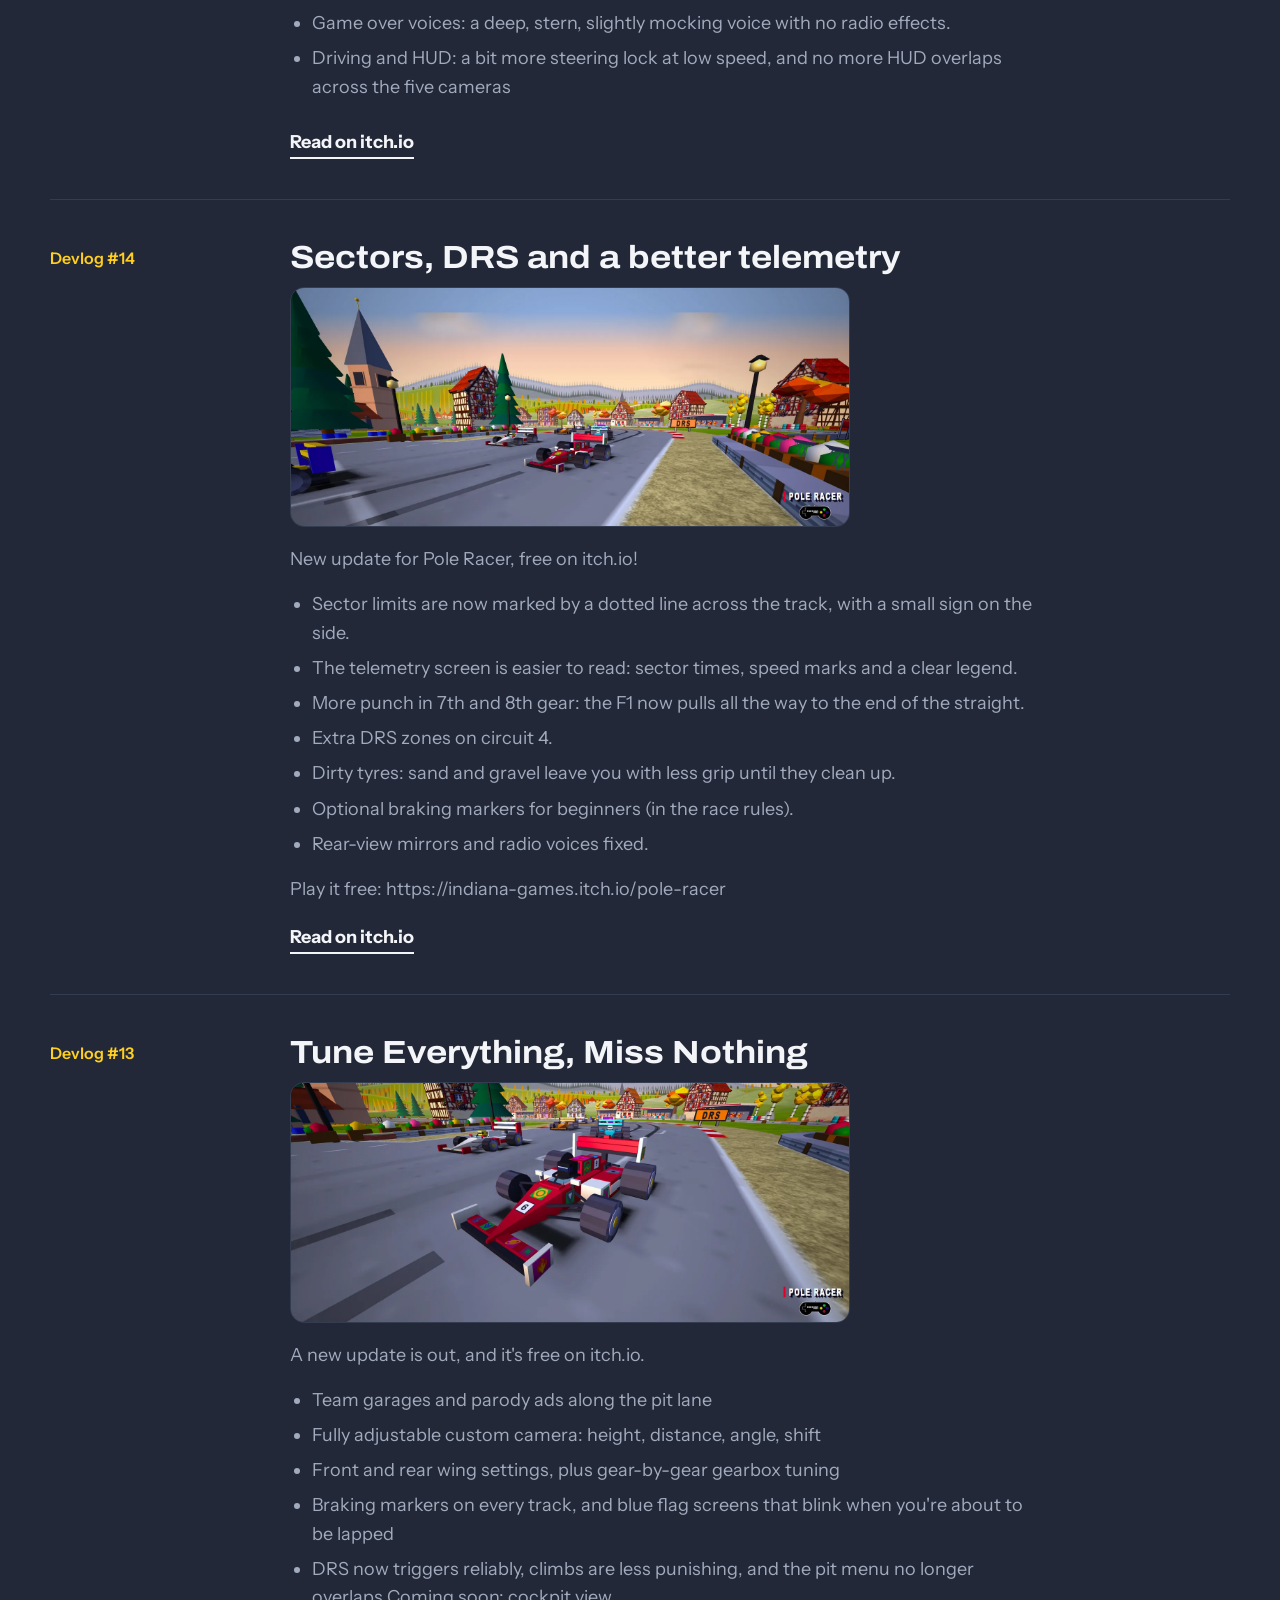
==== commit 310c8793: "Update index.html" ====
--- a/index.html
+++ b/index.html
@@ -23,8 +23,8 @@
   <a class="logo" href="#top">Pole Racer</a>
   <nav class="menu">
     <a href="#jeu" data-i18n="nav_game">Le jeu</a>
+    <a href="#actus" data-i18n="nav_news">Actus</a>
     <a href="#medias" data-i18n="nav_media">Médias</a>
-    <a href="#actus" data-i18n="nav_news">Actus</a>
   </nav>
   <div class="nav-right">
     <select id="lang" class="lang"></select>
@@ -71,7 +71,14 @@
     </div>
   </section>
 
-  <section id="medias" class="sec sec-alt">
+  <section id="actus" class="sec sec-alt">
+    <div class="wrap">
+      <h2 class="h2" data-i18n="h_news">Actus</h2>
+      <div id="news" class="news"></div>
+    </div>
+  </section>
+
+  <section id="medias" class="sec">
     <div class="wrap">
       <h2 class="h2" data-i18n="h_media">Médias</h2>
       <div class="tabs" role="tablist">
@@ -86,13 +93,6 @@
         <div id="videolist" class="videos"></div>
         <p id="videoEmpty" class="empty" data-i18n="no_videos">La bande-annonce arrive bientôt.</p>
       </div>
-    </div>
-  </section>
-
-  <section id="actus" class="sec sec-alt">
-    <div class="wrap">
-      <h2 class="h2" data-i18n="h_news">Actus</h2>
-      <div id="news" class="news"></div>
     </div>
   </section>
 
--- a/style.css
+++ b/style.css
@@ -153,8 +153,11 @@
 @media (max-width:900px){
   .hero-inner{grid-template-columns:1fr;gap:40px}
   .split{grid-template-columns:1fr}
-  .menu{display:none}
-  .nav{gap:12px}
+  .nav{gap:6px 12px;flex-wrap:wrap;padding-block:10px}
+  .menu{order:3;flex-basis:100%;margin:0;gap:24px;overflow-x:auto;scrollbar-width:none;padding-bottom:2px}
+  .menu::-webkit-scrollbar{display:none}
+  .menu a{white-space:nowrap;font-size:15px;padding:4px 0}
+  html{scroll-padding-top:104px}
   .nav-right{margin-inline-start:auto}
   .news article{grid-template-columns:1fr}
 }
@@ -180,3 +183,30 @@
 .news .more{display:inline-block;margin-top:20px;font-weight:700;color:var(--yellow);text-decoration:none;border-bottom:2px solid currentColor}
 .news .more:hover{color:var(--red)}
 @media(max-width:760px){.news article{grid-template-columns:1fr}}
+
+/* Médias et visuels du jeu */
+.showcase-wrap{margin-top:clamp(40px,6vw,72px)}
+.showcase{list-style:none;display:grid;grid-template-columns:repeat(3,1fr);gap:14px}
+.showcase li:first-child{grid-column:span 2;grid-row:span 2}
+.showcase button{all:unset;display:block;cursor:zoom-in;border-radius:16px;overflow:hidden;border:1px solid var(--line);width:100%;height:100%;aspect-ratio:16/9}
+.showcase li:first-child button{aspect-ratio:auto}
+.showcase button:focus-visible{outline:3px solid var(--medium);outline-offset:3px}
+.showcase img{display:block;width:100%;height:100%;object-fit:cover;transition:transform .5s}
+.showcase button:hover img{transform:scale(1.03)}
+.tabs{display:flex;gap:6px;margin:0 0 30px;border-bottom:1px solid var(--line)}
+.tabs button{all:unset;cursor:pointer;padding:12px 24px;font-weight:600;font-size:17px;color:var(--muted);border-bottom:3px solid transparent;margin-bottom:-1px}
+.tabs button:hover{color:var(--hard)}
+.tabs button[aria-selected="true"]{color:var(--hard);border-bottom-color:var(--soft)}
+.tabs button:focus-visible{outline:3px solid var(--medium);outline-offset:2px}
+.empty{color:var(--muted);padding:12px 0 24px}
+@media(max-width:760px){.showcase{grid-template-columns:1fr 1fr}.showcase li:first-child{grid-column:span 2;grid-row:auto}.showcase li:first-child button{aspect-ratio:16/9}}
+@media(prefers-reduced-motion:reduce){.showcase img{transition:none}}
+.video-main:empty{display:none}
+@media (max-width:520px){.nav-right{gap:8px}.nav-right .btn-sm{padding:8px 12px;font-size:14px}.lang{max-width:110px}.nav{padding-inline:16px}}
+@media (max-width:900px){.nav{background:rgba(24,28,37,.94);backdrop-filter:blur(10px);box-shadow:0 1px 0 var(--line)}}
+@media (max-width:520px){#navBuy{display:none}.nav-right{margin-inline-start:auto}}
+
+/* Menu lisible sur la photo */
+.nav{background:rgba(24,28,37,.88);backdrop-filter:blur(10px);box-shadow:0 1px 0 var(--line)}
+.menu a{color:var(--hard)}
+.menu a:hover{color:var(--medium)}
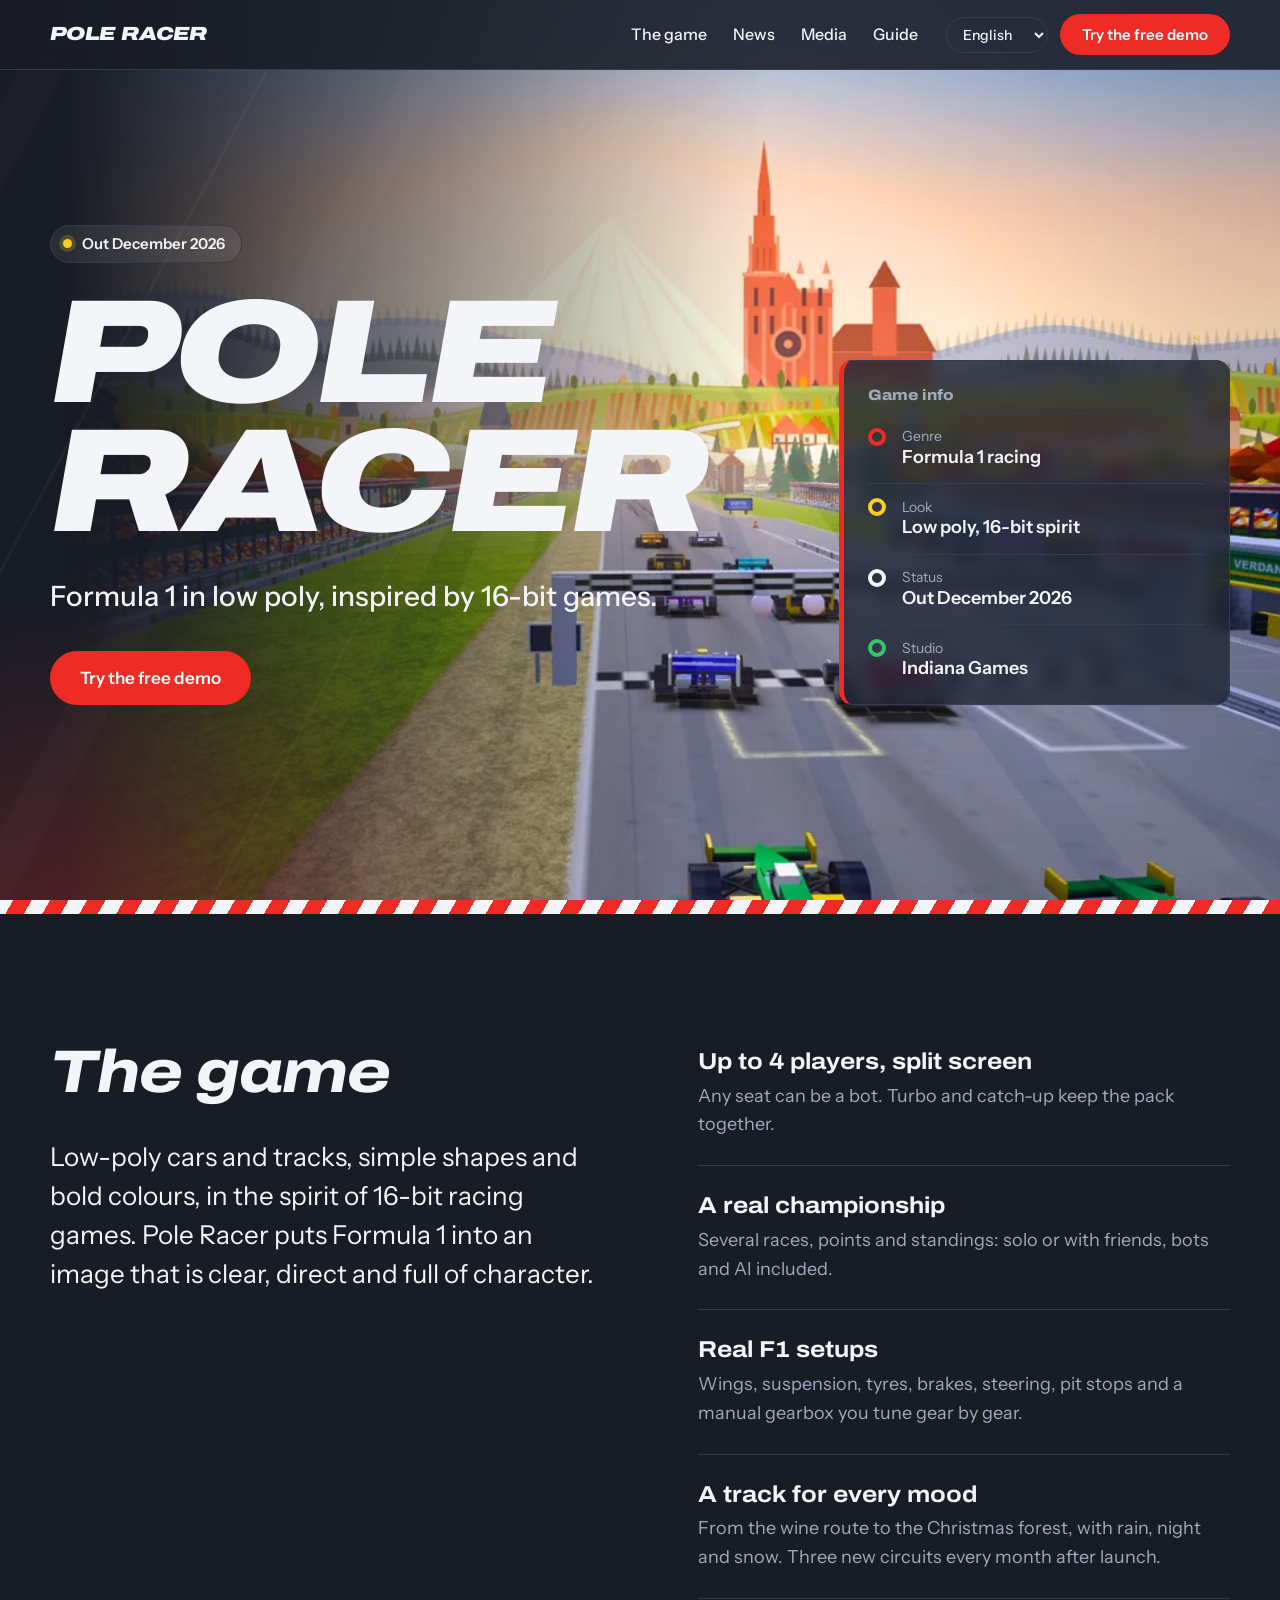
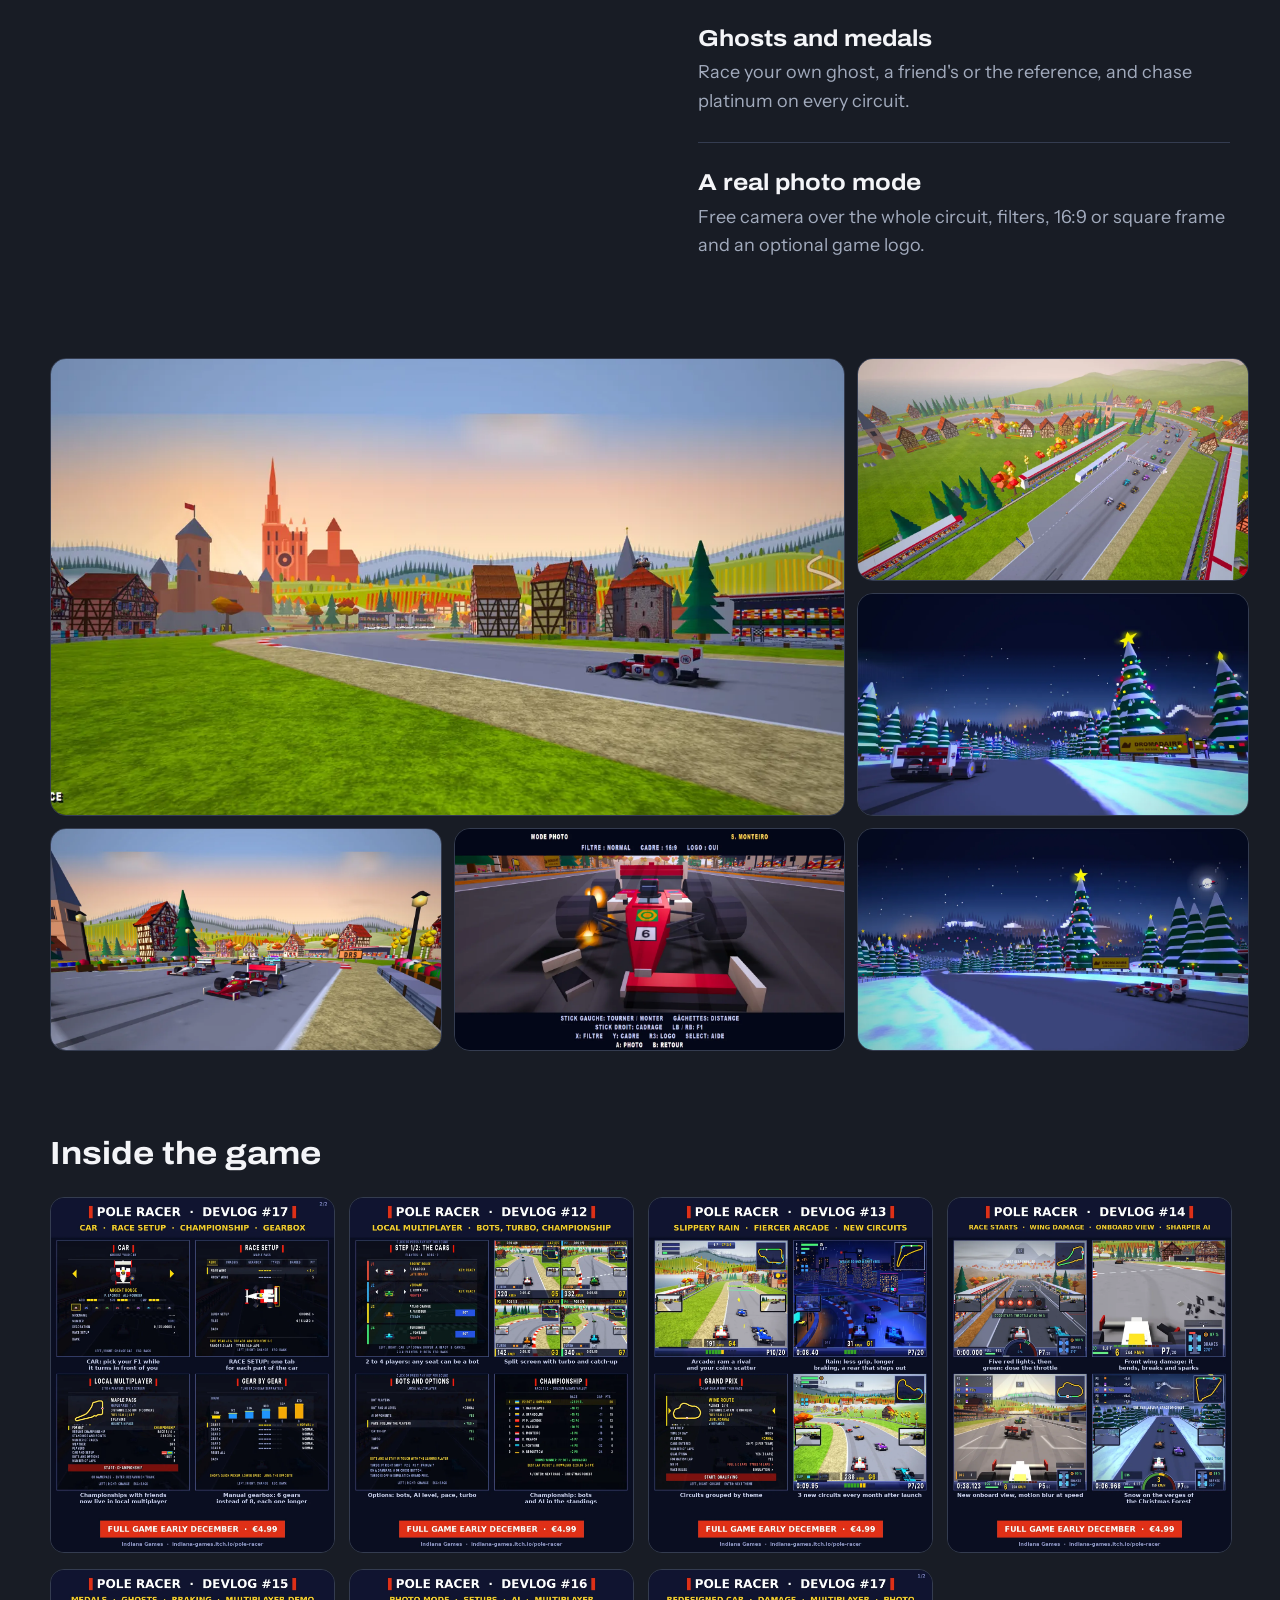
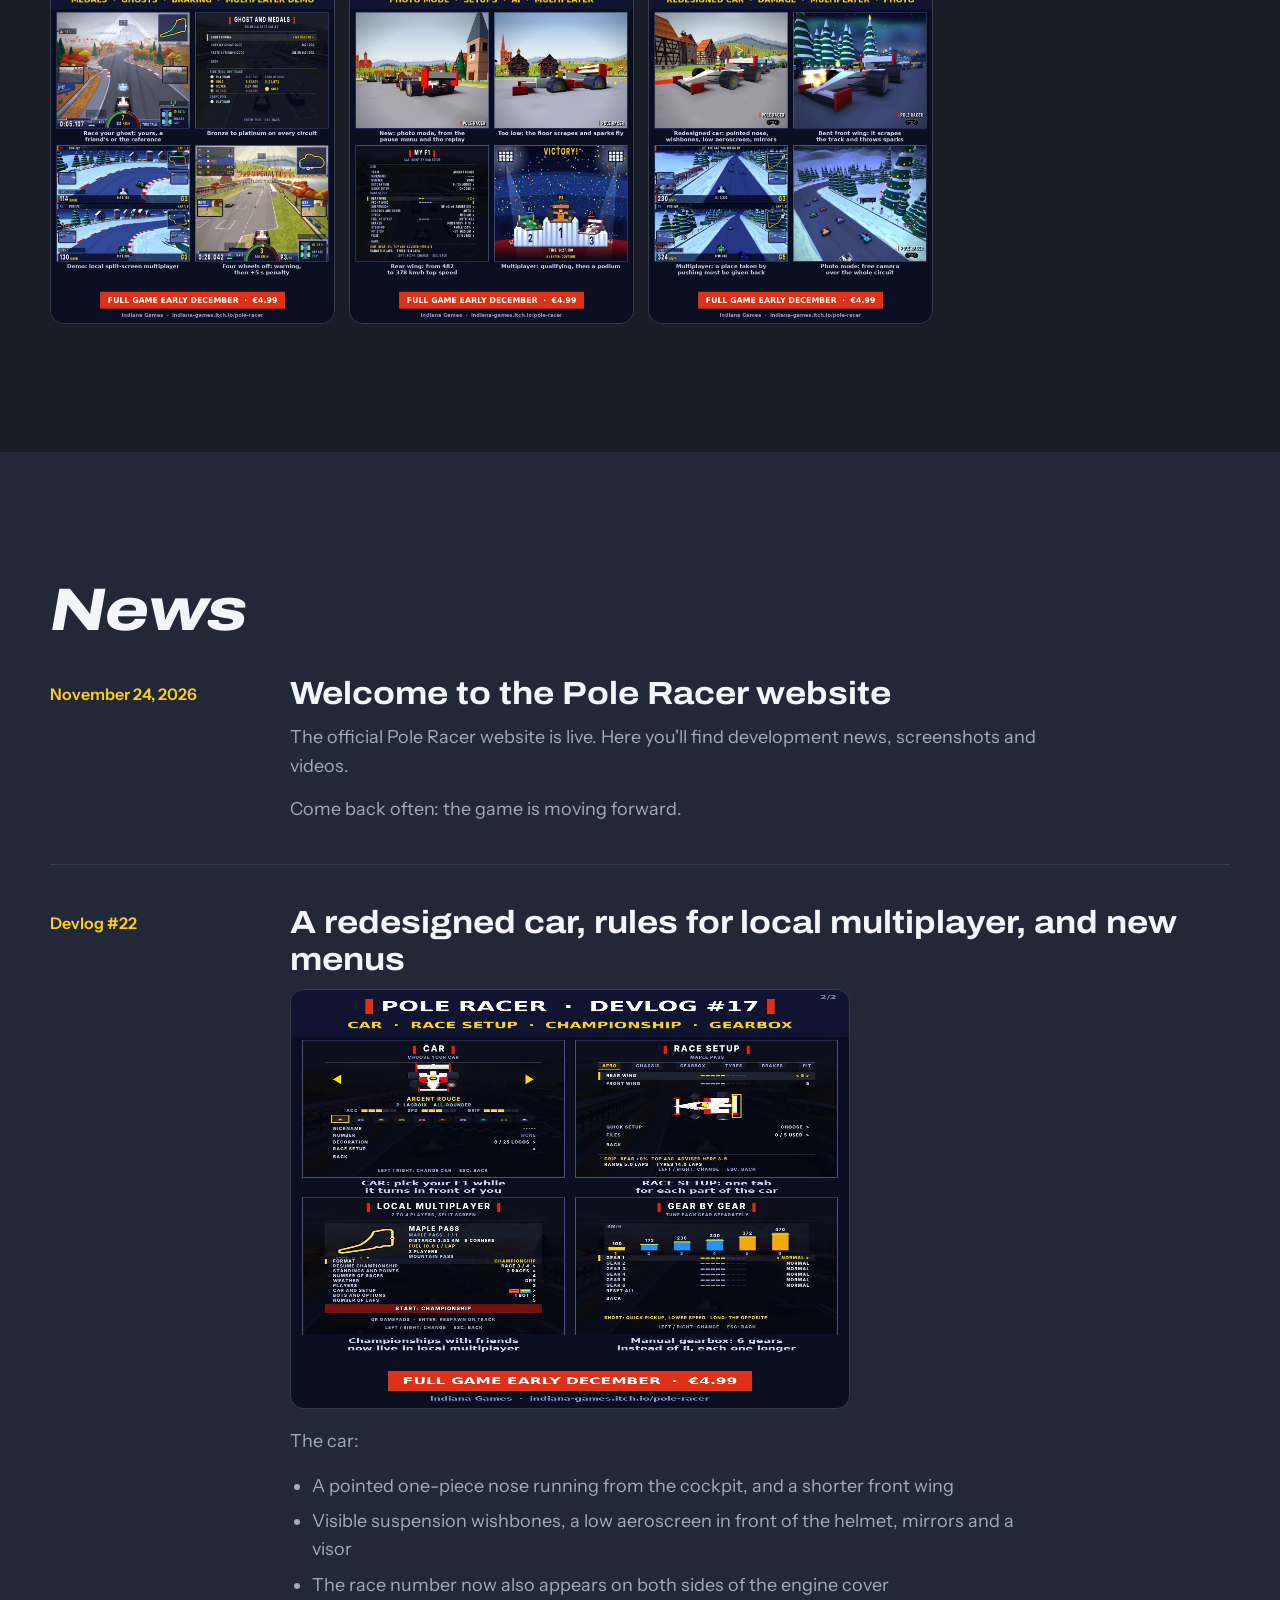
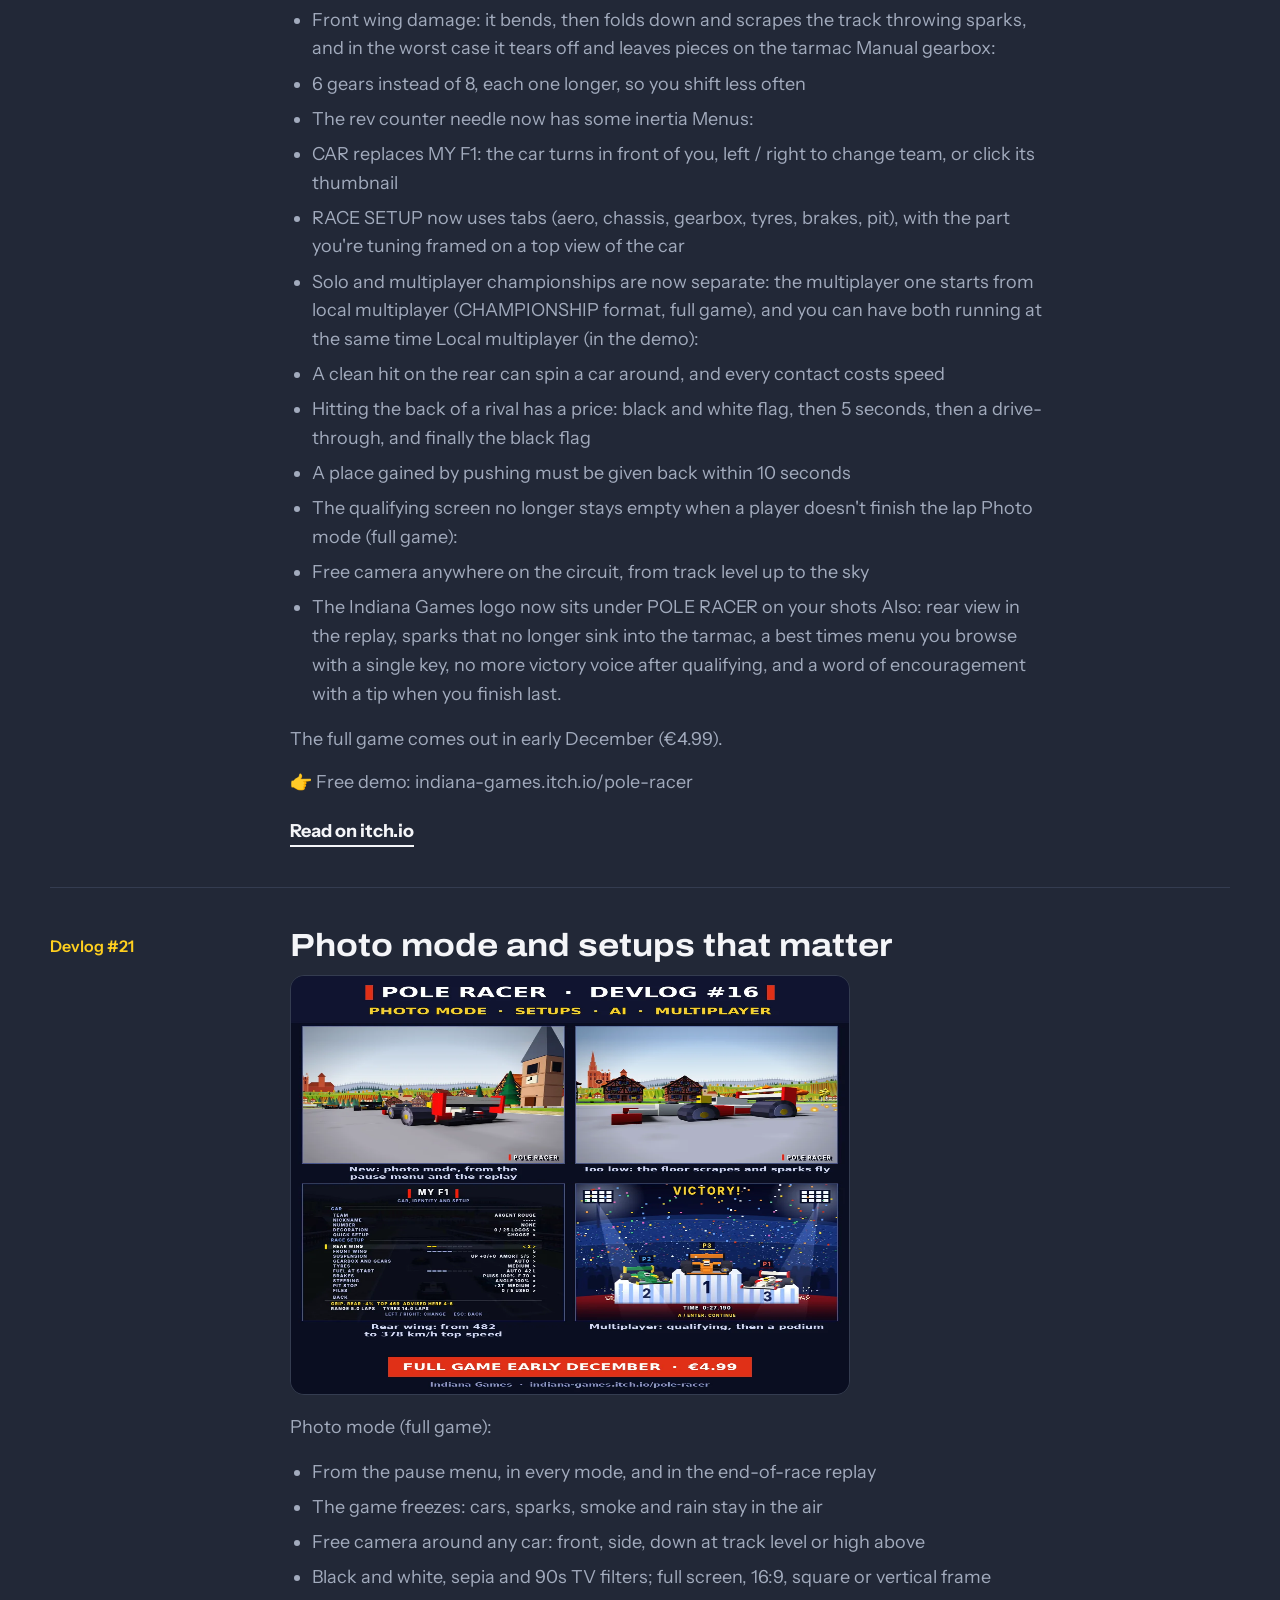
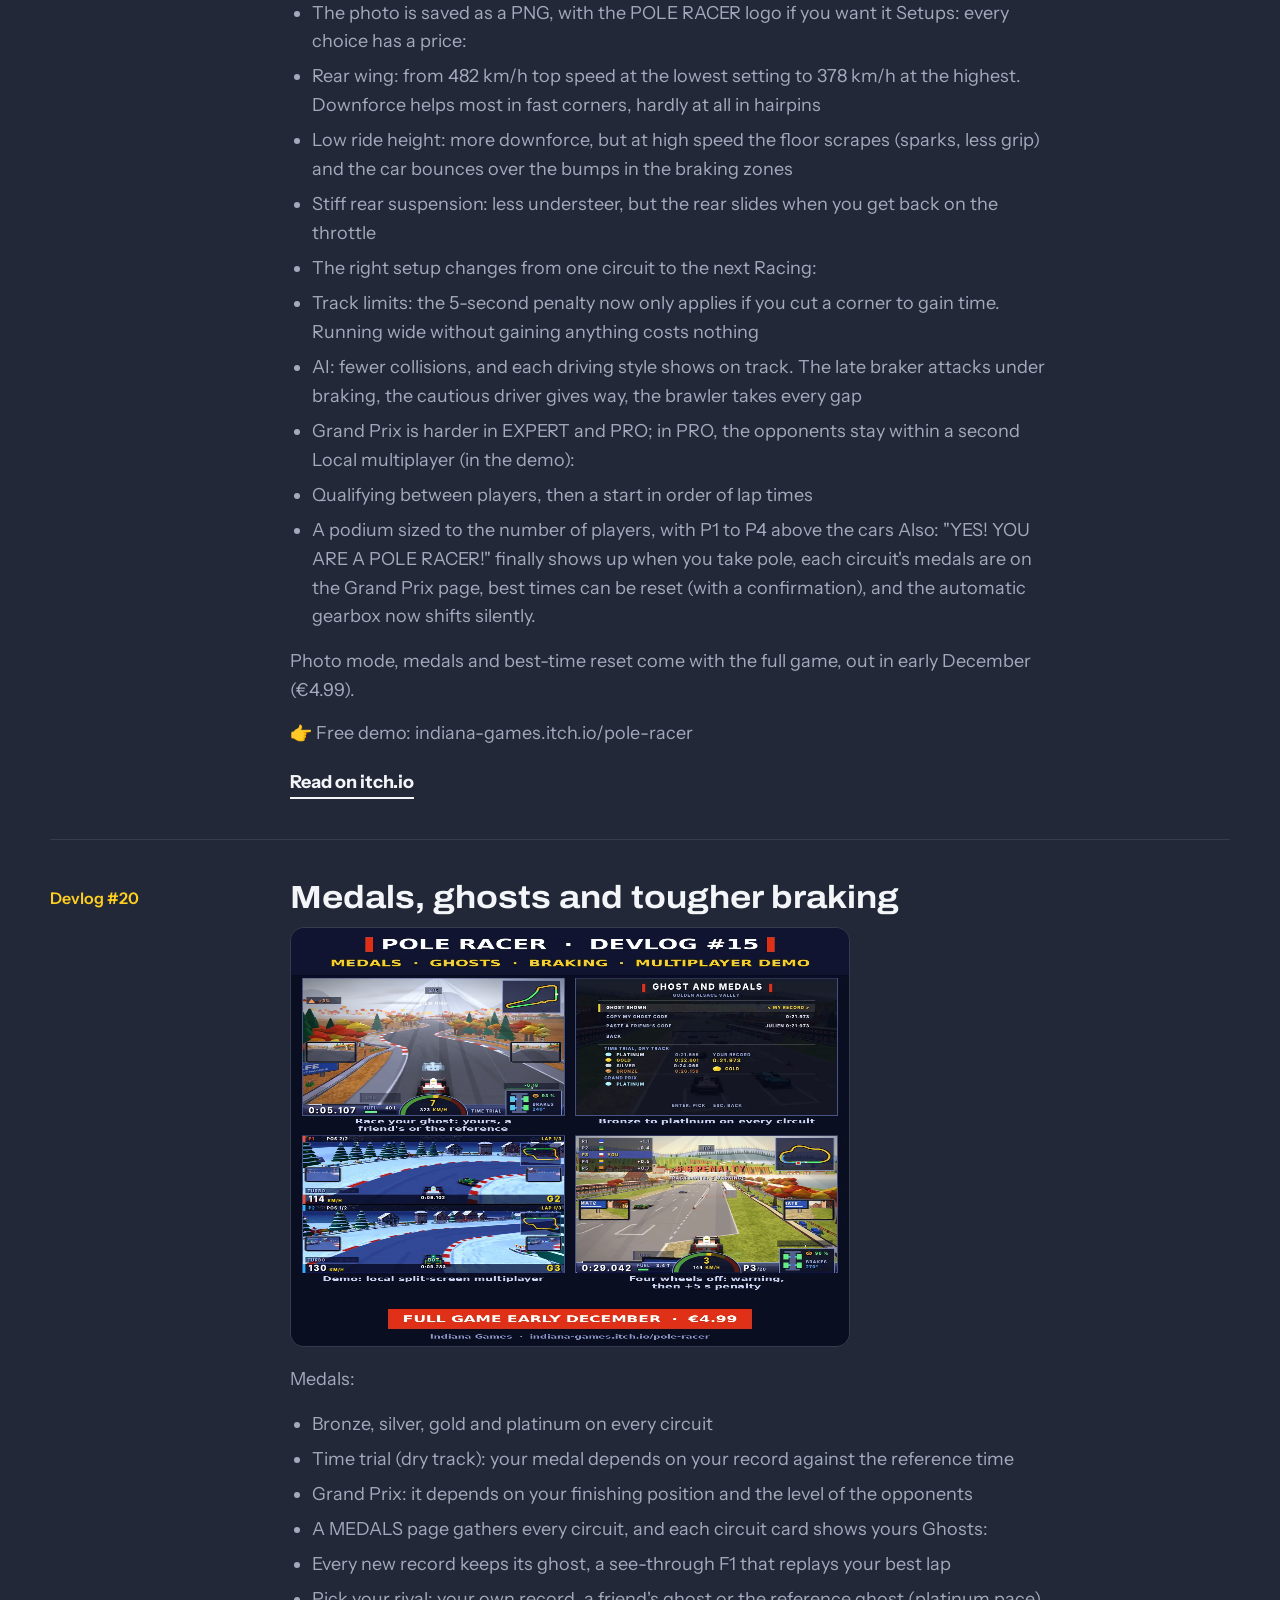
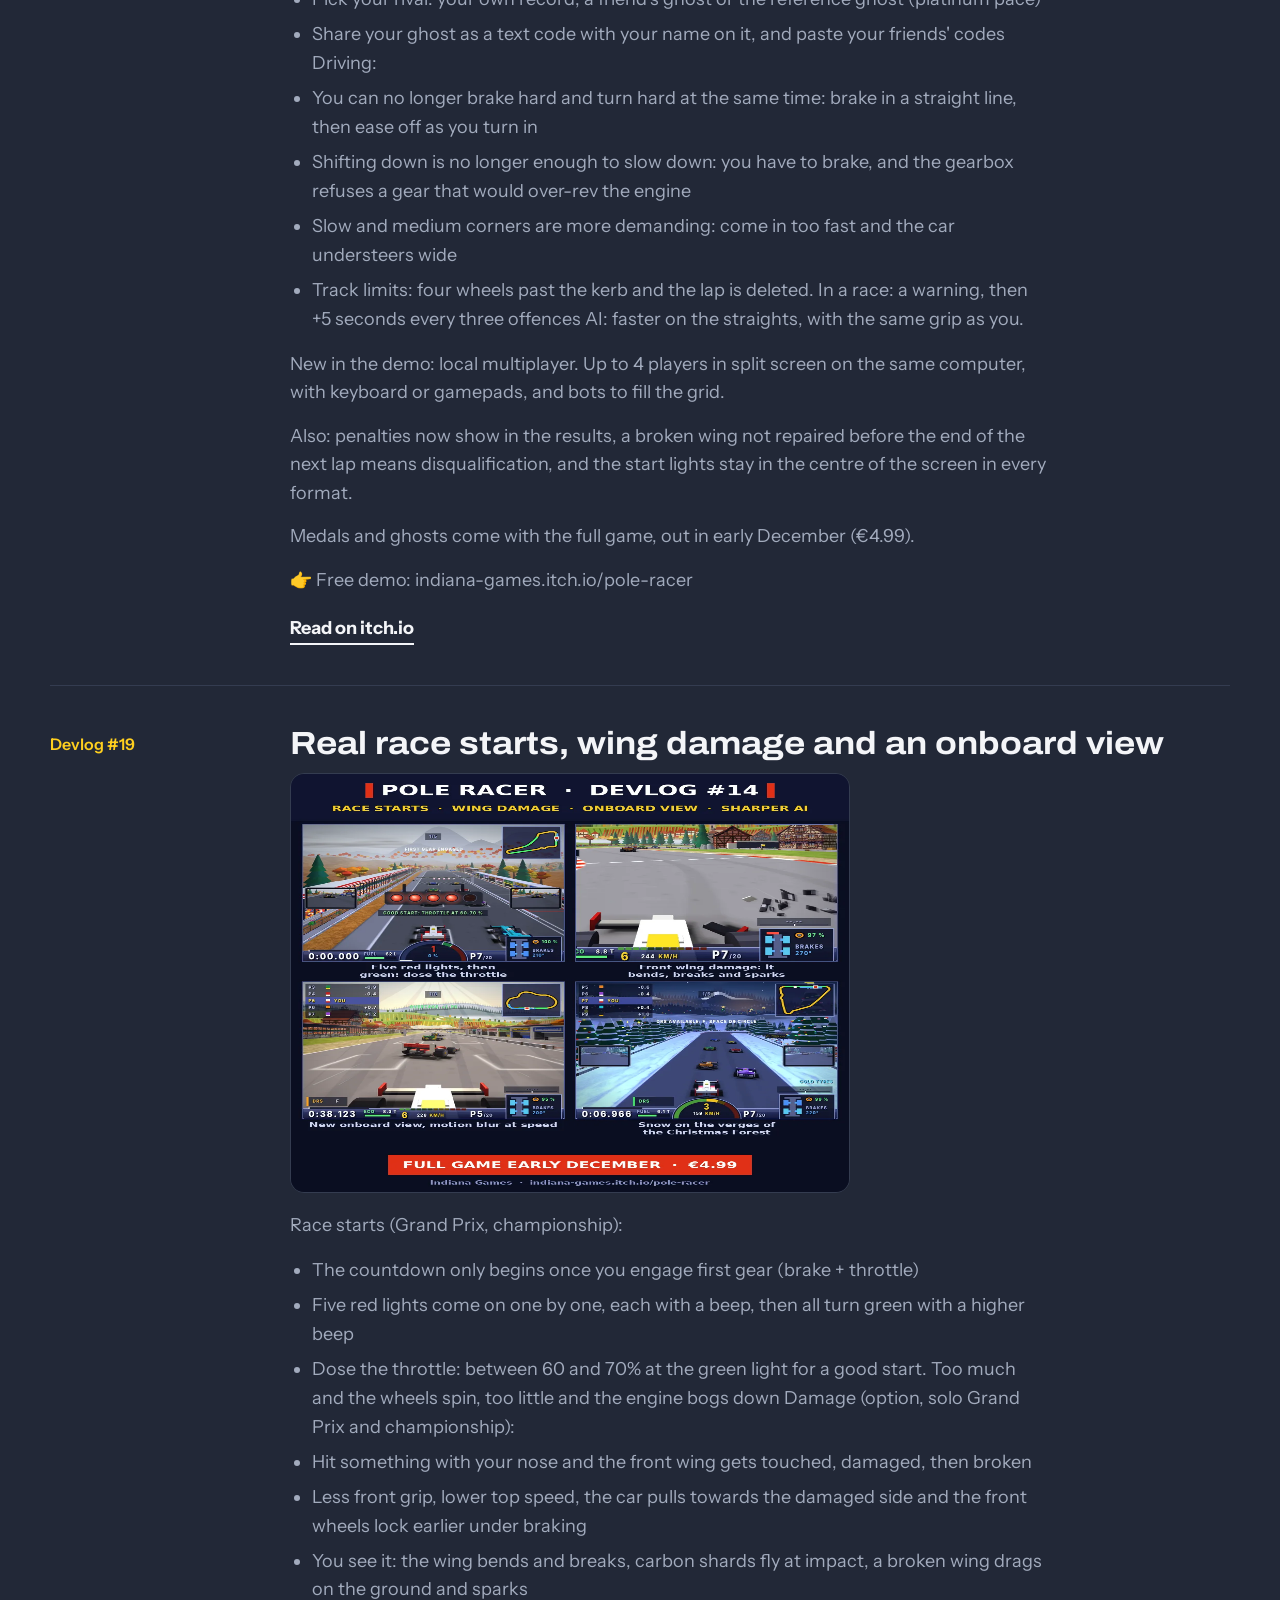
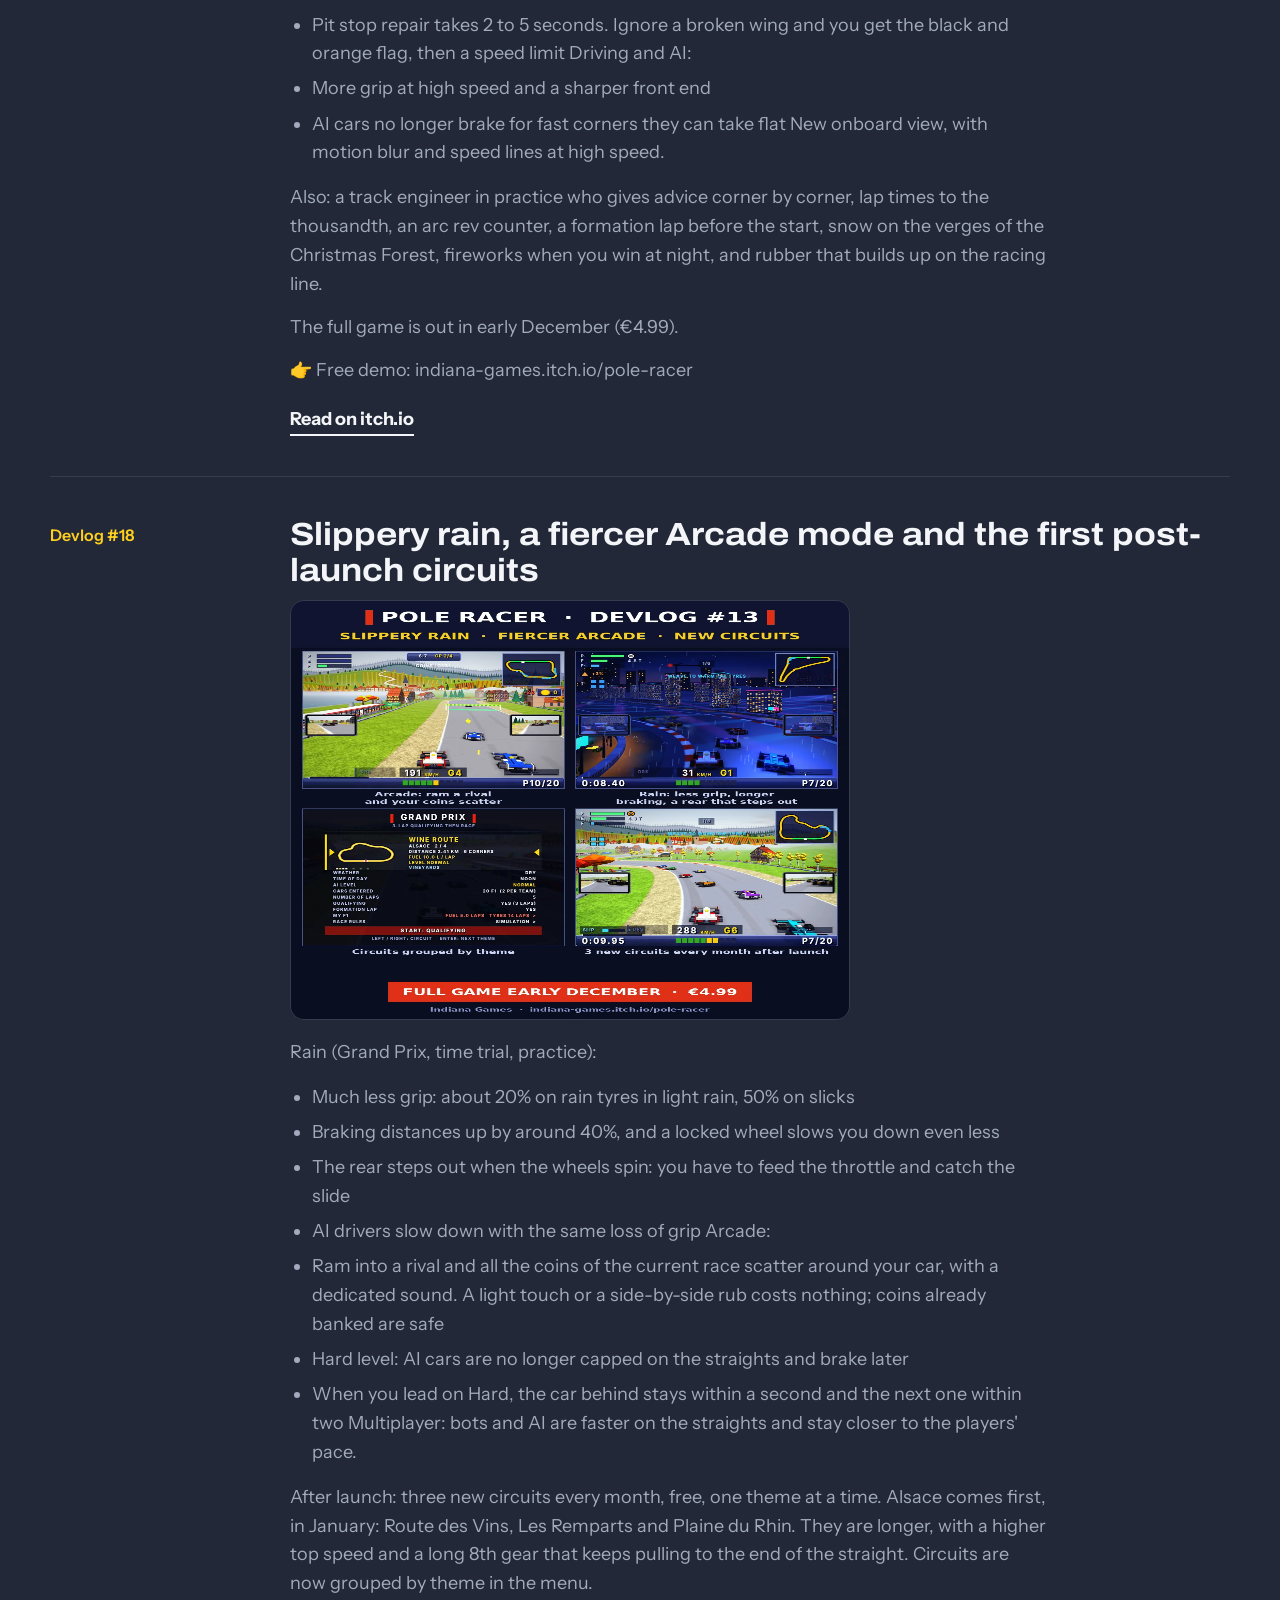
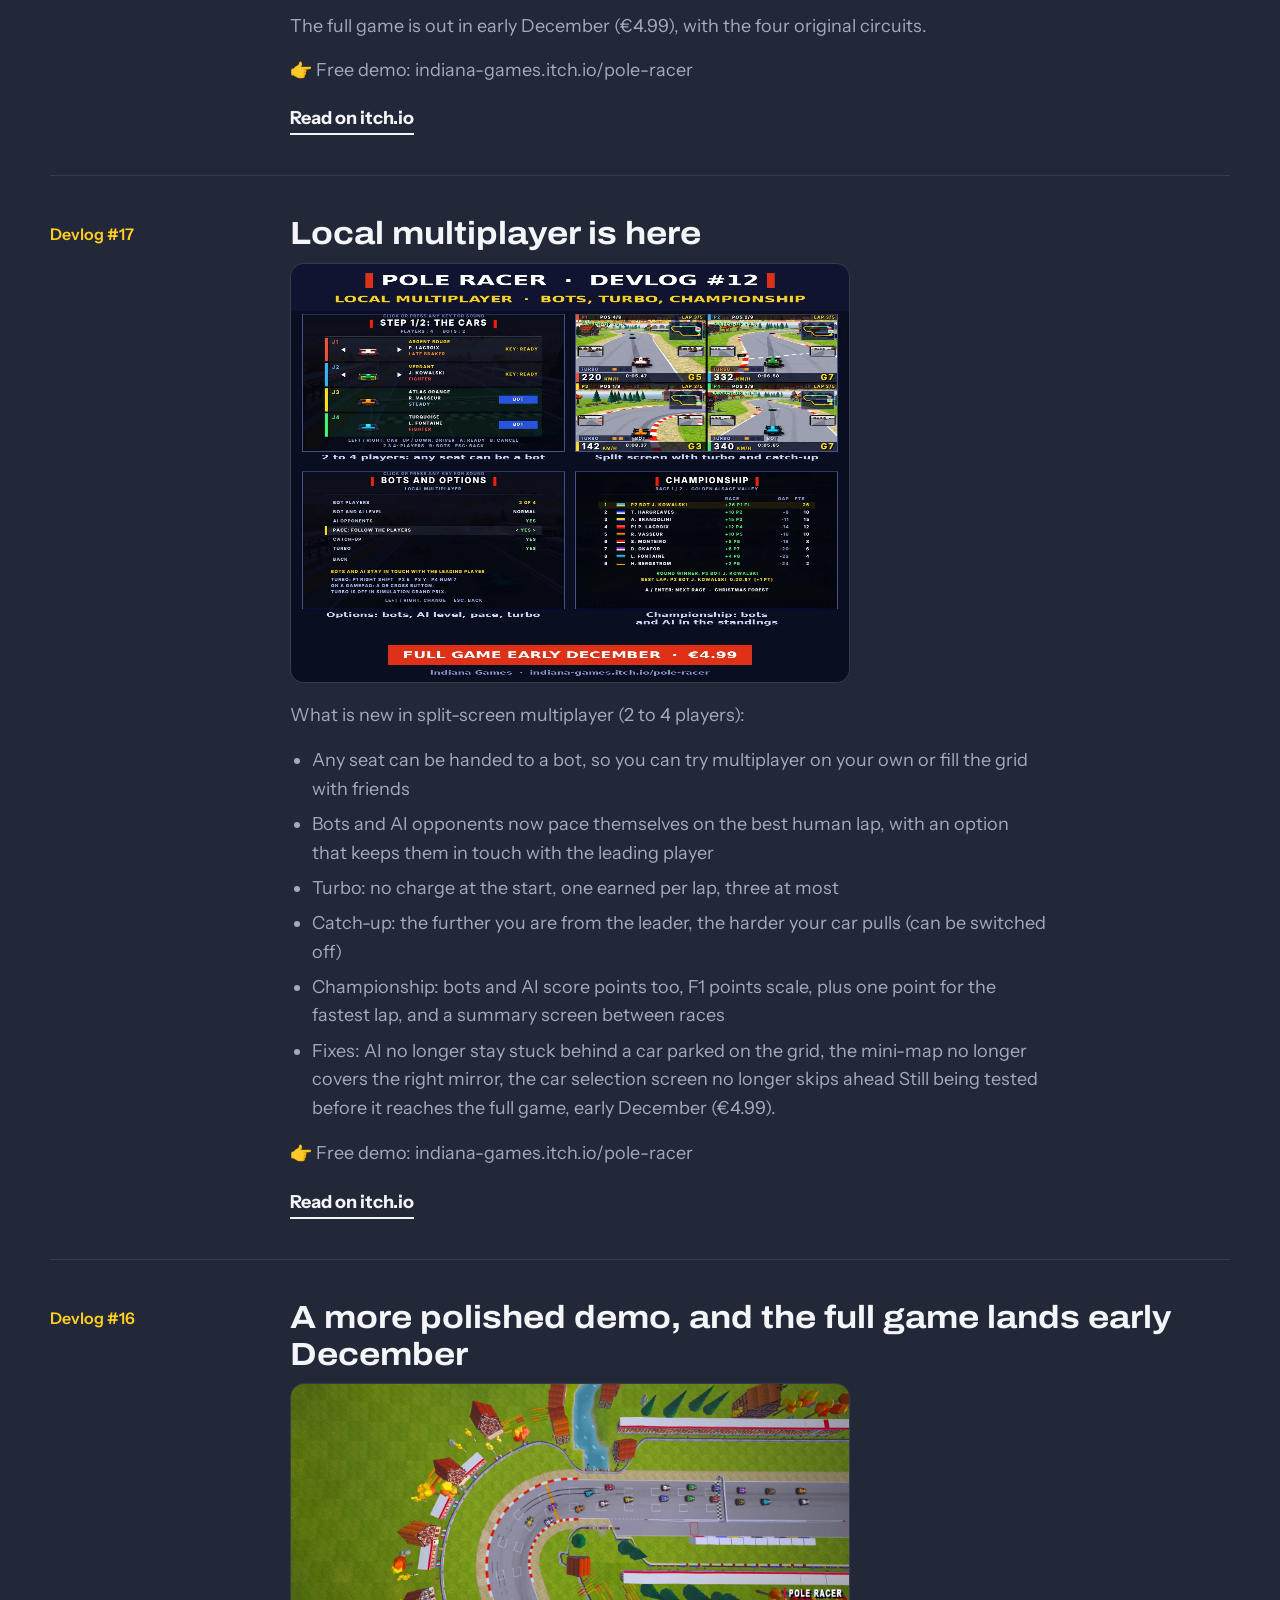
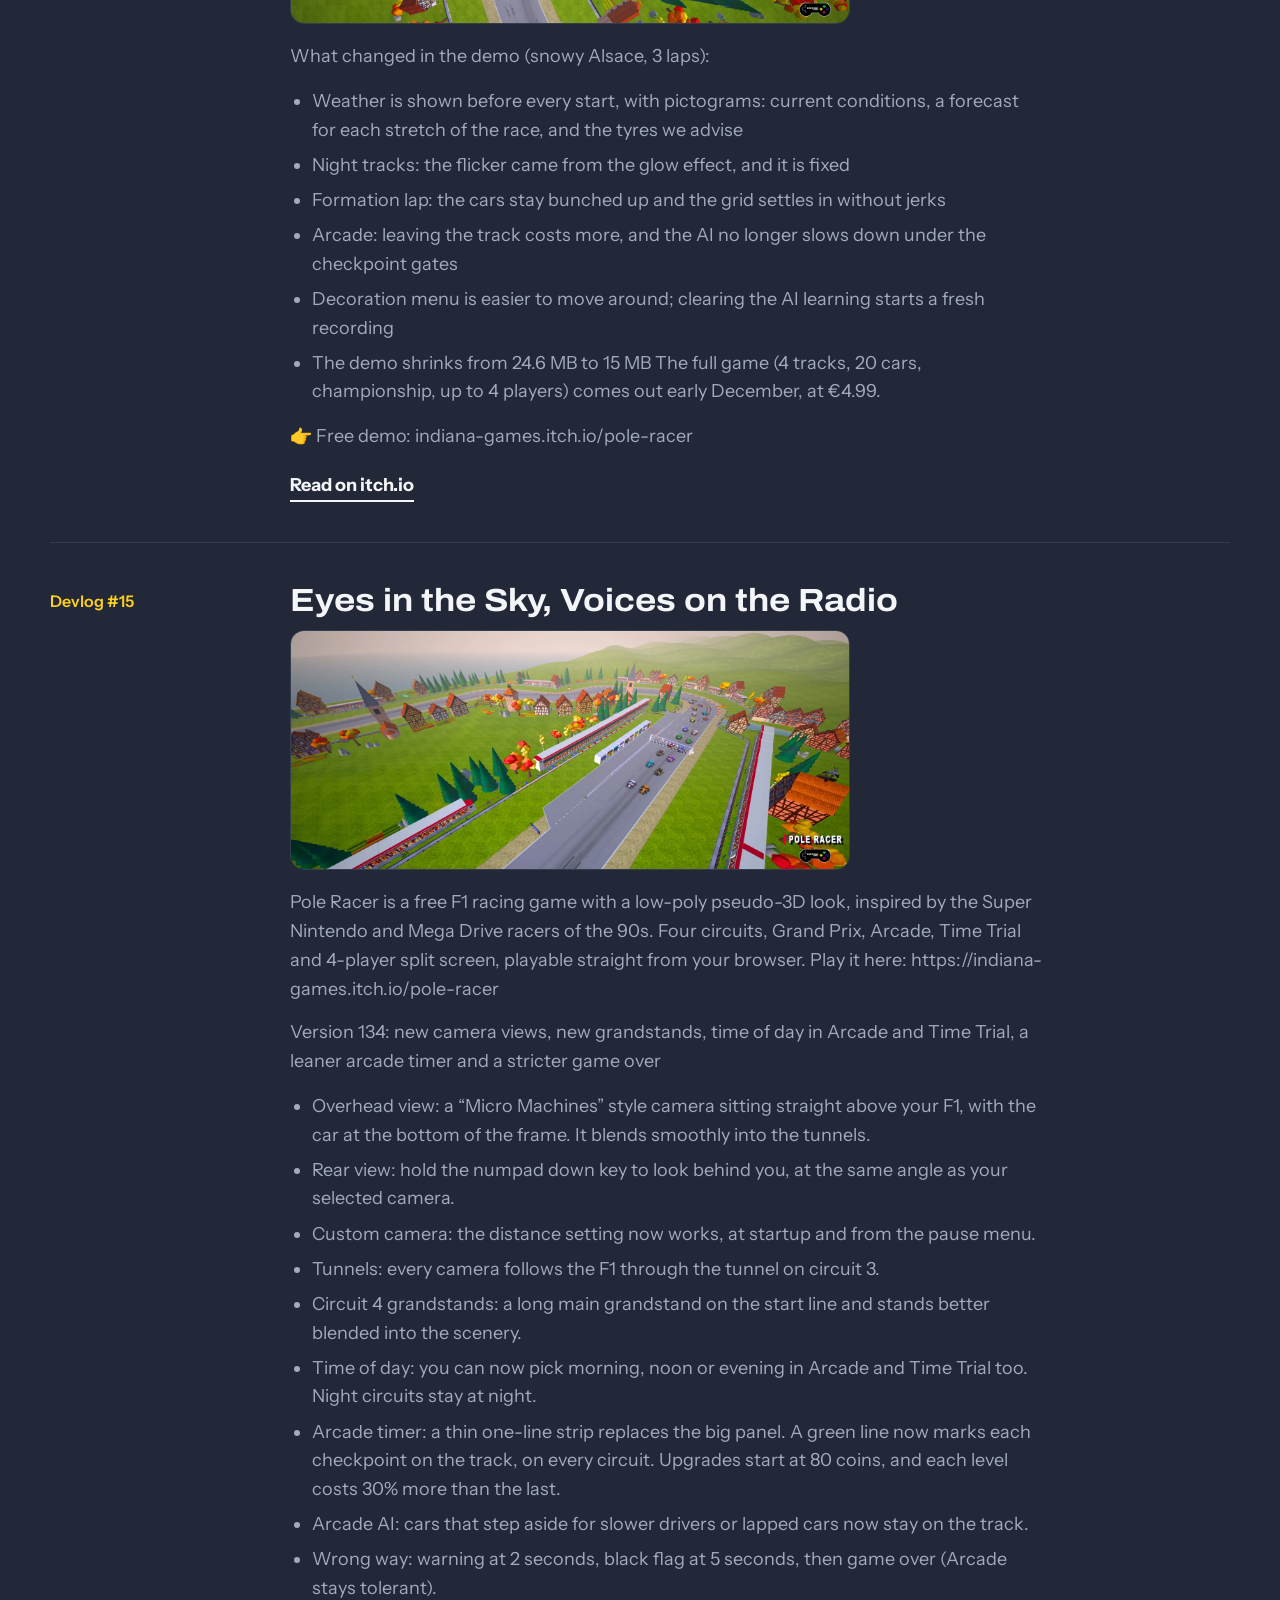
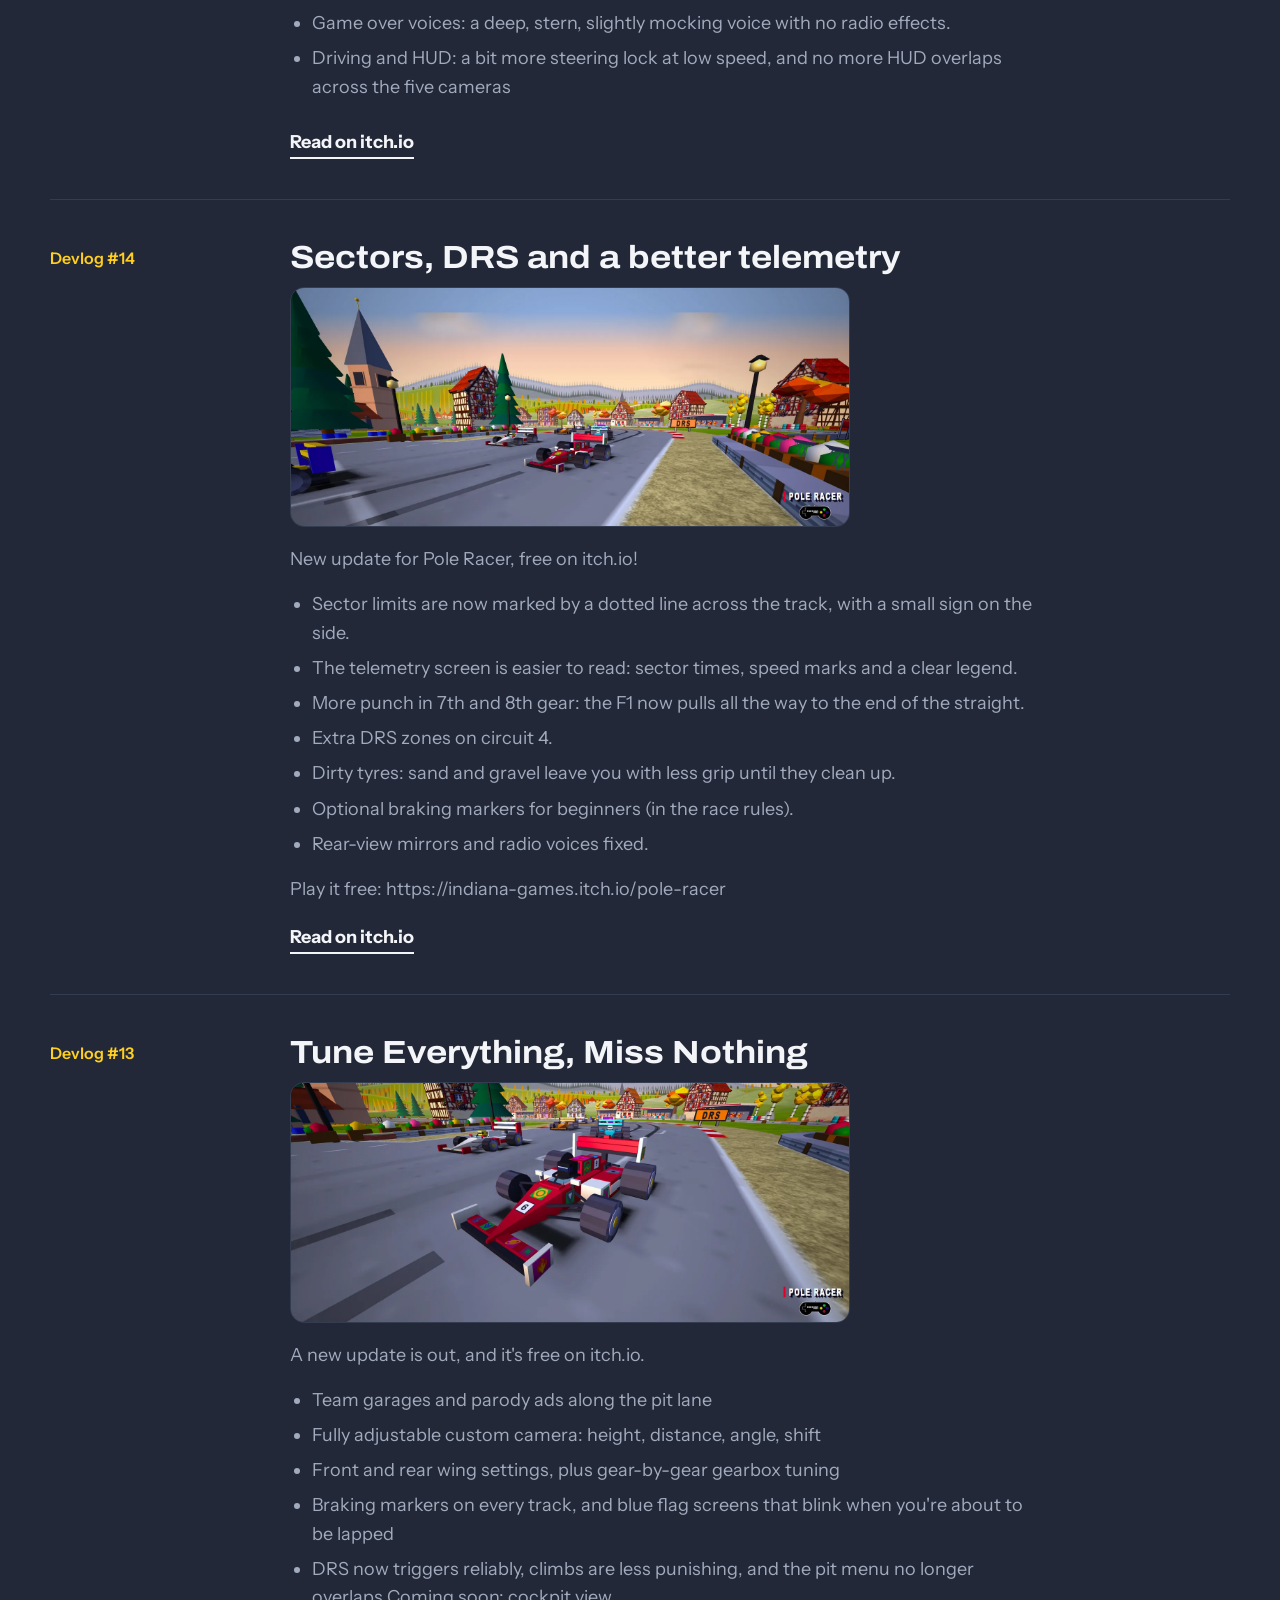
==== commit de58cdd1: "Add files via upload" ====
--- a/index.html
+++ b/index.html
@@ -14,7 +14,7 @@
 <link rel="preconnect" href="https://fonts.googleapis.com">
 <link rel="preconnect" href="https://fonts.gstatic.com" crossorigin>
 <link href="https://fonts.googleapis.com/css2?family=Archivo:ital,wdth,wght@0,62..125,100..900;1,62..125,100..900&family=Cairo:wght@500;700&family=Instrument+Sans:wght@400;500;600&display=swap" rel="stylesheet">
-<link rel="stylesheet" href="style.css">
+<link rel="stylesheet" href="style.css?v=3">
 </head>
 <body>
 <a class="skip" href="#jeu" data-i18n="skip">Aller au contenu</a>
@@ -25,6 +25,7 @@
     <a href="#jeu" data-i18n="nav_game">Le jeu</a>
     <a href="#actus" data-i18n="nav_news">Actus</a>
     <a href="#medias" data-i18n="nav_media">Médias</a>
+    <a href="#guide" data-i18n="nav_guide">Guide</a>
   </nav>
   <div class="nav-right">
     <select id="lang" class="lang"></select>
@@ -96,6 +97,22 @@
     </div>
   </section>
 
+  <section id="guide" class="sec sec-alt">
+    <div class="wrap">
+      <h2 class="h2" data-i18n="h_guide">Guide du jeu</h2>
+      <div class="tabs" role="tablist">
+        <button type="button" role="tab" id="tabManual" aria-selected="true" aria-controls="paneManual" data-i18n="tab_manual">Notice</button>
+        <button type="button" role="tab" id="tabTips" aria-selected="false" aria-controls="paneTips" data-i18n="tab_tips">Trucs et astuces</button>
+      </div>
+      <div id="paneManual" role="tabpanel" aria-labelledby="tabManual">
+        <div id="manual" class="manual"></div>
+      </div>
+      <div id="paneTips" role="tabpanel" aria-labelledby="tabTips" hidden>
+        <ul id="tips" class="tips"></ul>
+      </div>
+    </div>
+  </section>
+
   <section id="suivre" class="cta">
     <div class="wrap cta-inner">
       <h2 id="ctaTitle" class="cta-title"></h2>
@@ -113,6 +130,6 @@
   <p>© <span id="year"></span> Pole Racer — <span data-i18n="made_by">un jeu</span> <a href="https://indianagames.pages.dev">Indiana Games</a></p>
 </footer>
 
-<script src="app.js"></script>
+<script src="app.js?v=3"></script>
 </body>
 </html>
--- a/style.css
+++ b/style.css
@@ -210,3 +210,22 @@
 .nav{background:rgba(24,28,37,.88);backdrop-filter:blur(10px);box-shadow:0 1px 0 var(--line)}
 .menu a{color:var(--hard)}
 .menu a:hover{color:var(--medium)}
+
+/* Guide du jeu : notice et astuces */
+.manual{display:grid;gap:12px;max-width:900px}
+.manual details{background:var(--asphalt-up);border:1px solid var(--line);border-radius:10px;overflow:hidden}
+.manual summary{cursor:pointer;list-style:none;padding:18px 22px;font-family:var(--display);font-size:20px;color:var(--hard);display:flex;justify-content:space-between;align-items:center;gap:16px}
+.manual summary::-webkit-details-marker{display:none}
+.manual summary::after{content:"+";color:var(--medium);font-size:26px;line-height:1}
+.manual details[open] summary::after{content:"\2212"}
+.manual details[open] summary{border-bottom:1px solid var(--line)}
+.manual-body{padding:20px 22px 24px;color:var(--muted);display:grid;gap:14px}
+.manual-body img{width:100%;max-width:560px;border-radius:6px;border:1px solid var(--line)}
+.manual-body h4{color:var(--hard);font-size:17px;margin:6px 0 0}
+.manual-body p,.manual-body li{line-height:1.6}
+.manual-body ul{padding-inline-start:20px;display:grid;gap:4px}
+.tips{list-style:none;padding:0;display:grid;grid-template-columns:repeat(auto-fill,minmax(260px,1fr));gap:16px}
+.tips li{background:var(--asphalt-up);border:1px solid var(--line);border-top:4px solid var(--medium);border-radius:10px;padding:20px 22px;color:var(--muted);line-height:1.6}
+.tips h3{color:var(--hard);font-size:18px;margin:0 0 8px;line-height:1.3}
+.tips li:nth-child(3n+2){border-top-color:var(--soft)}
+.tips li:nth-child(3n){border-top-color:var(--inter)}
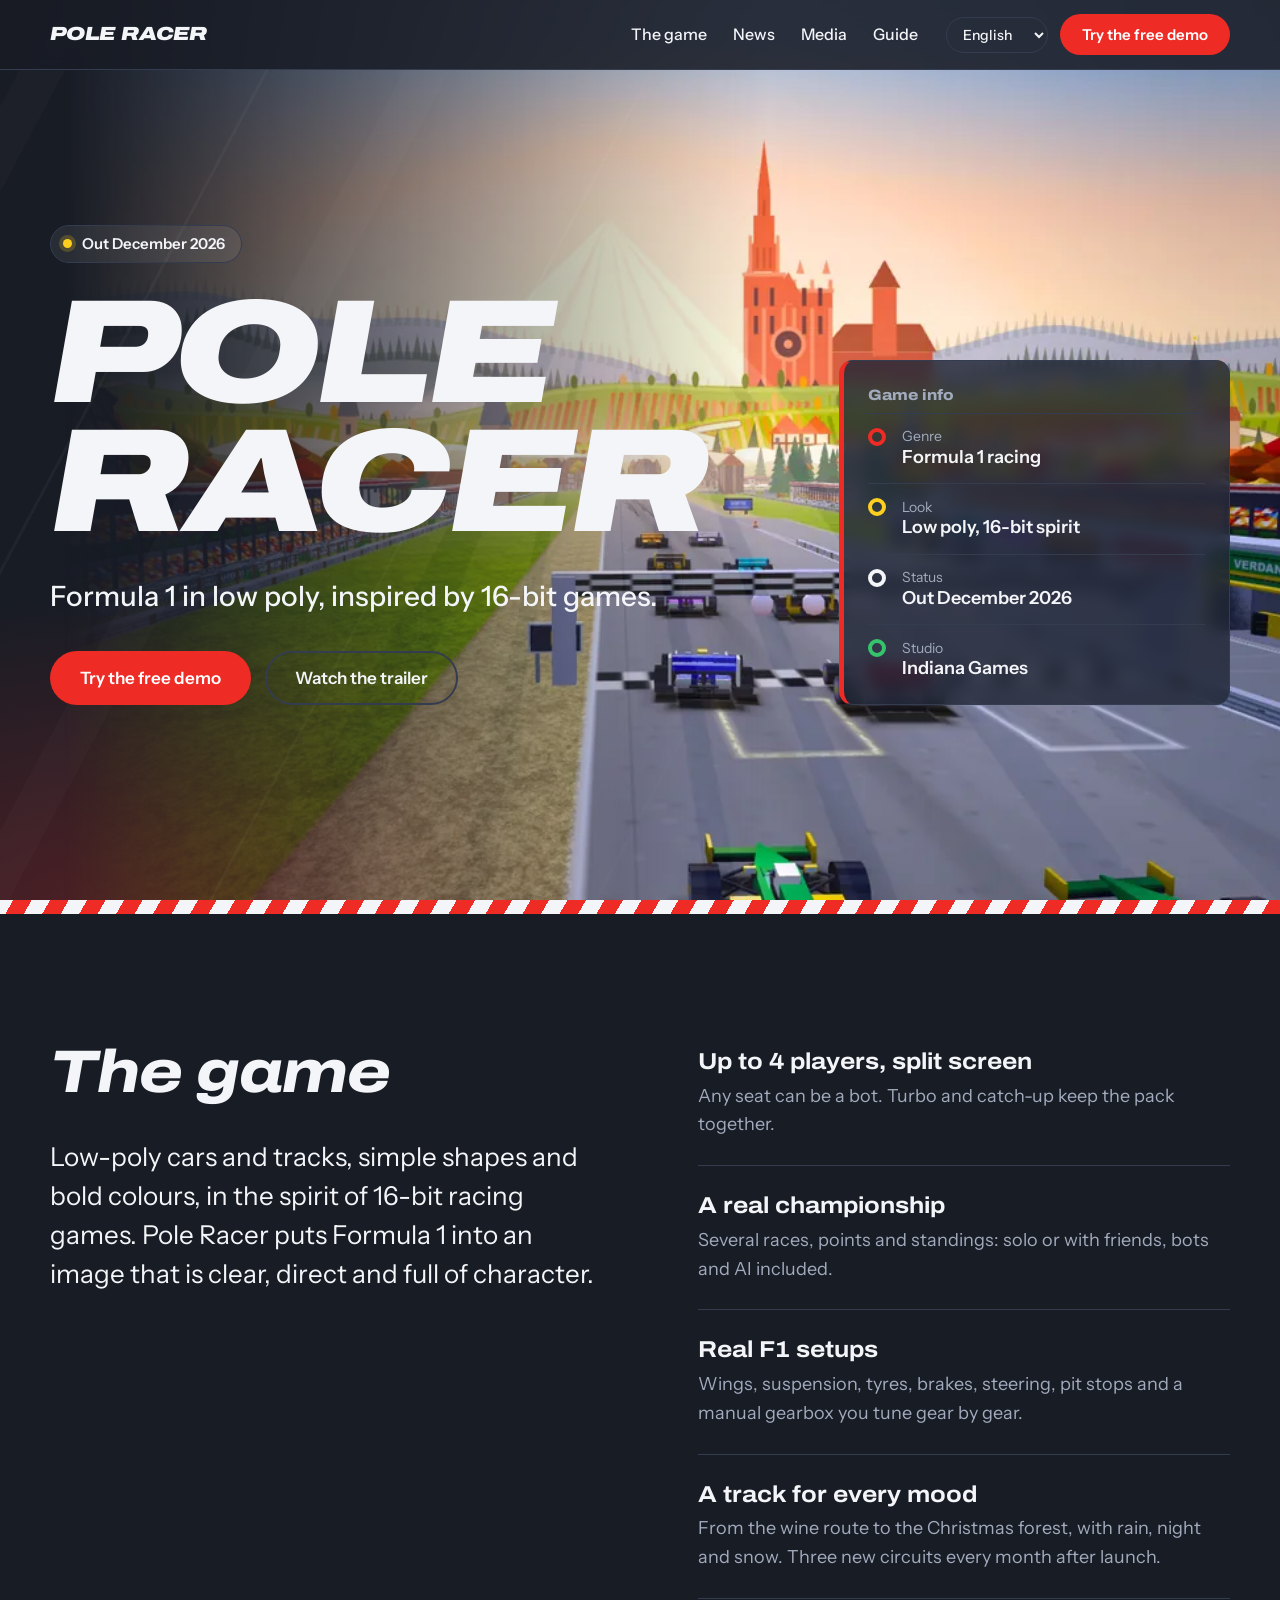
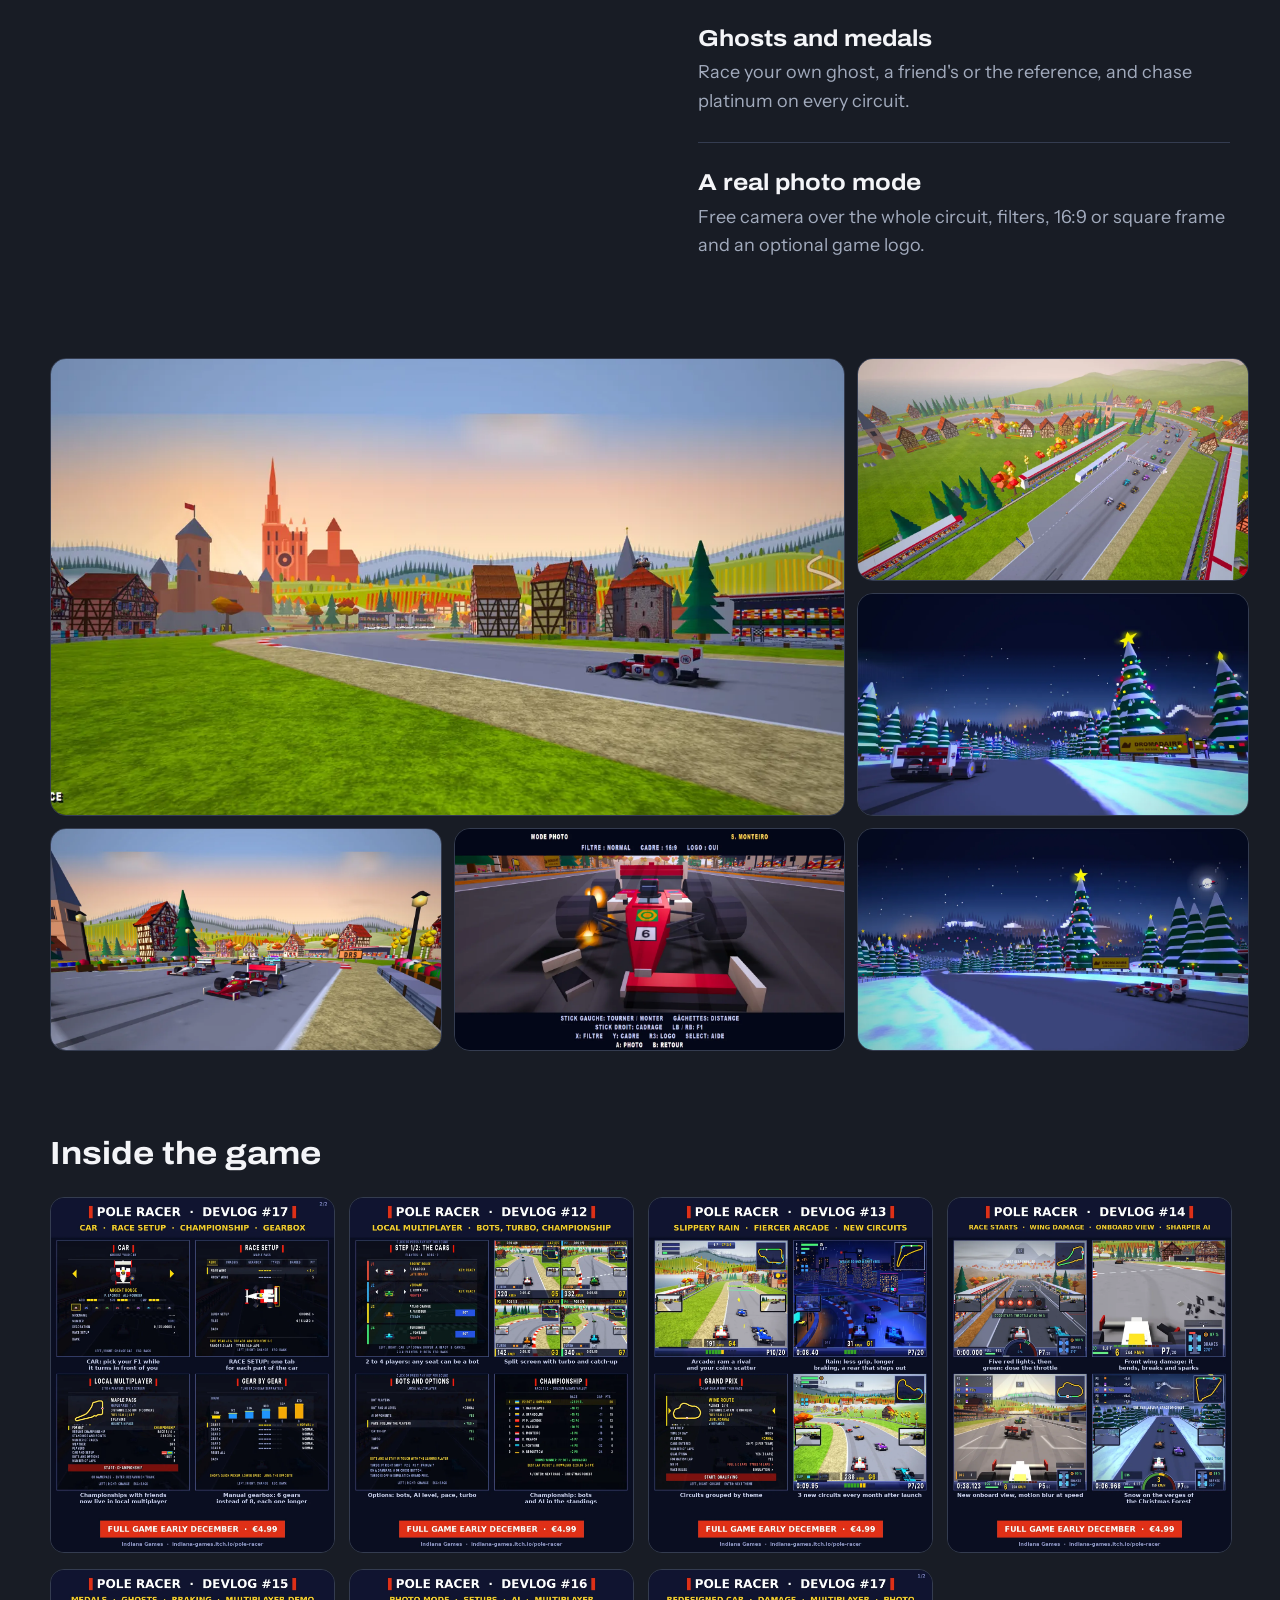
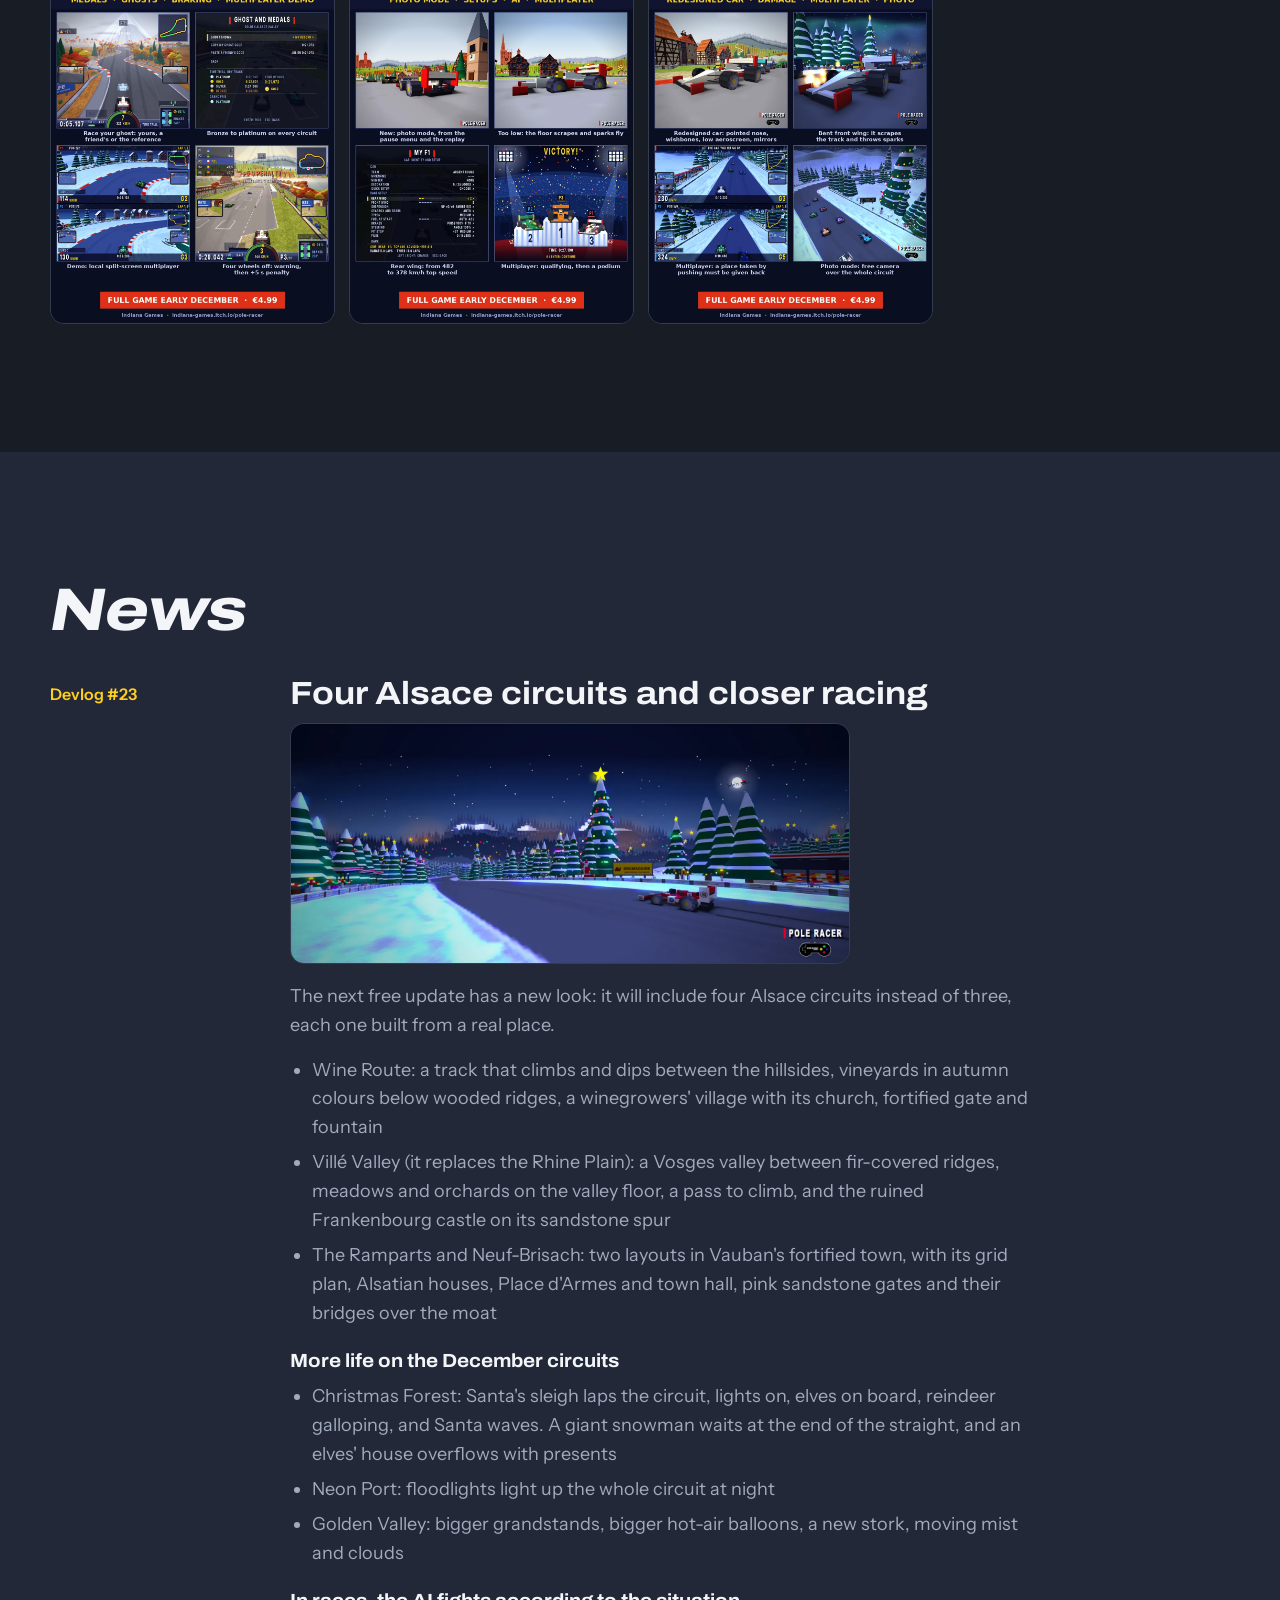
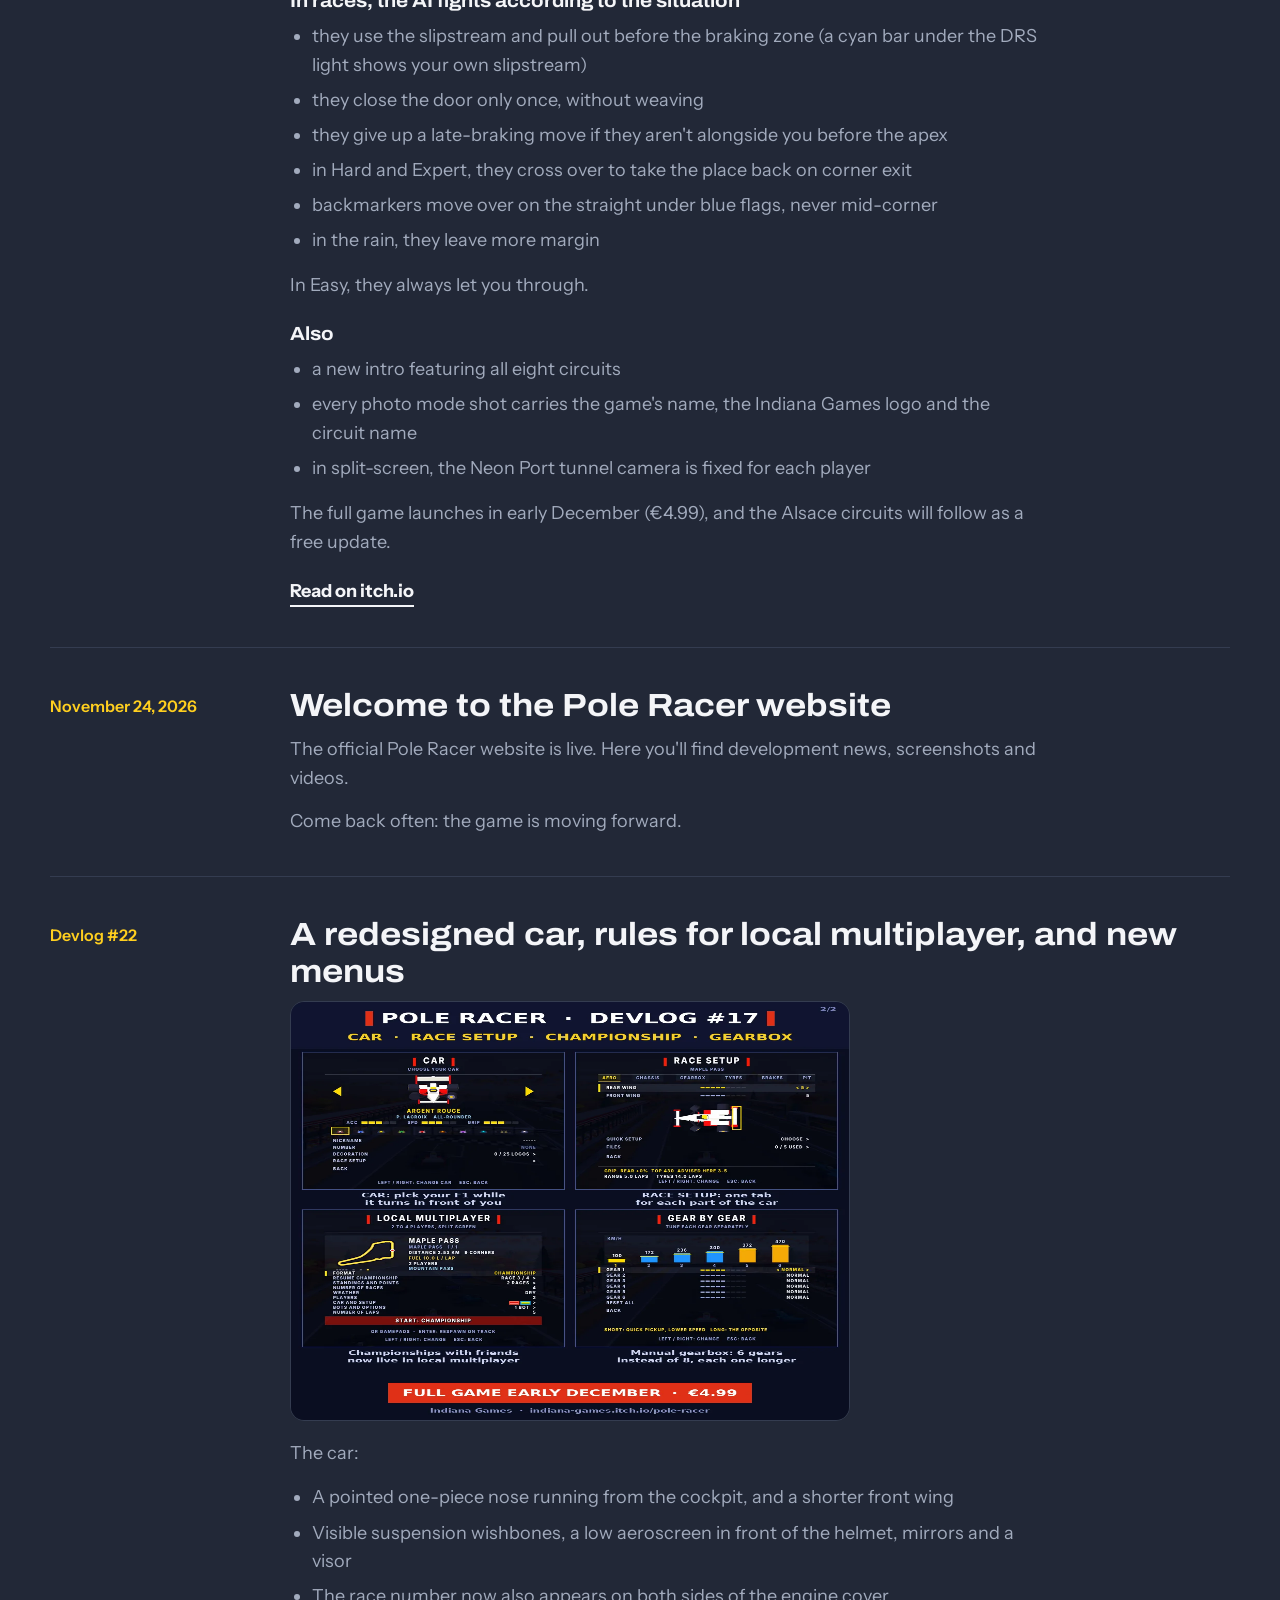
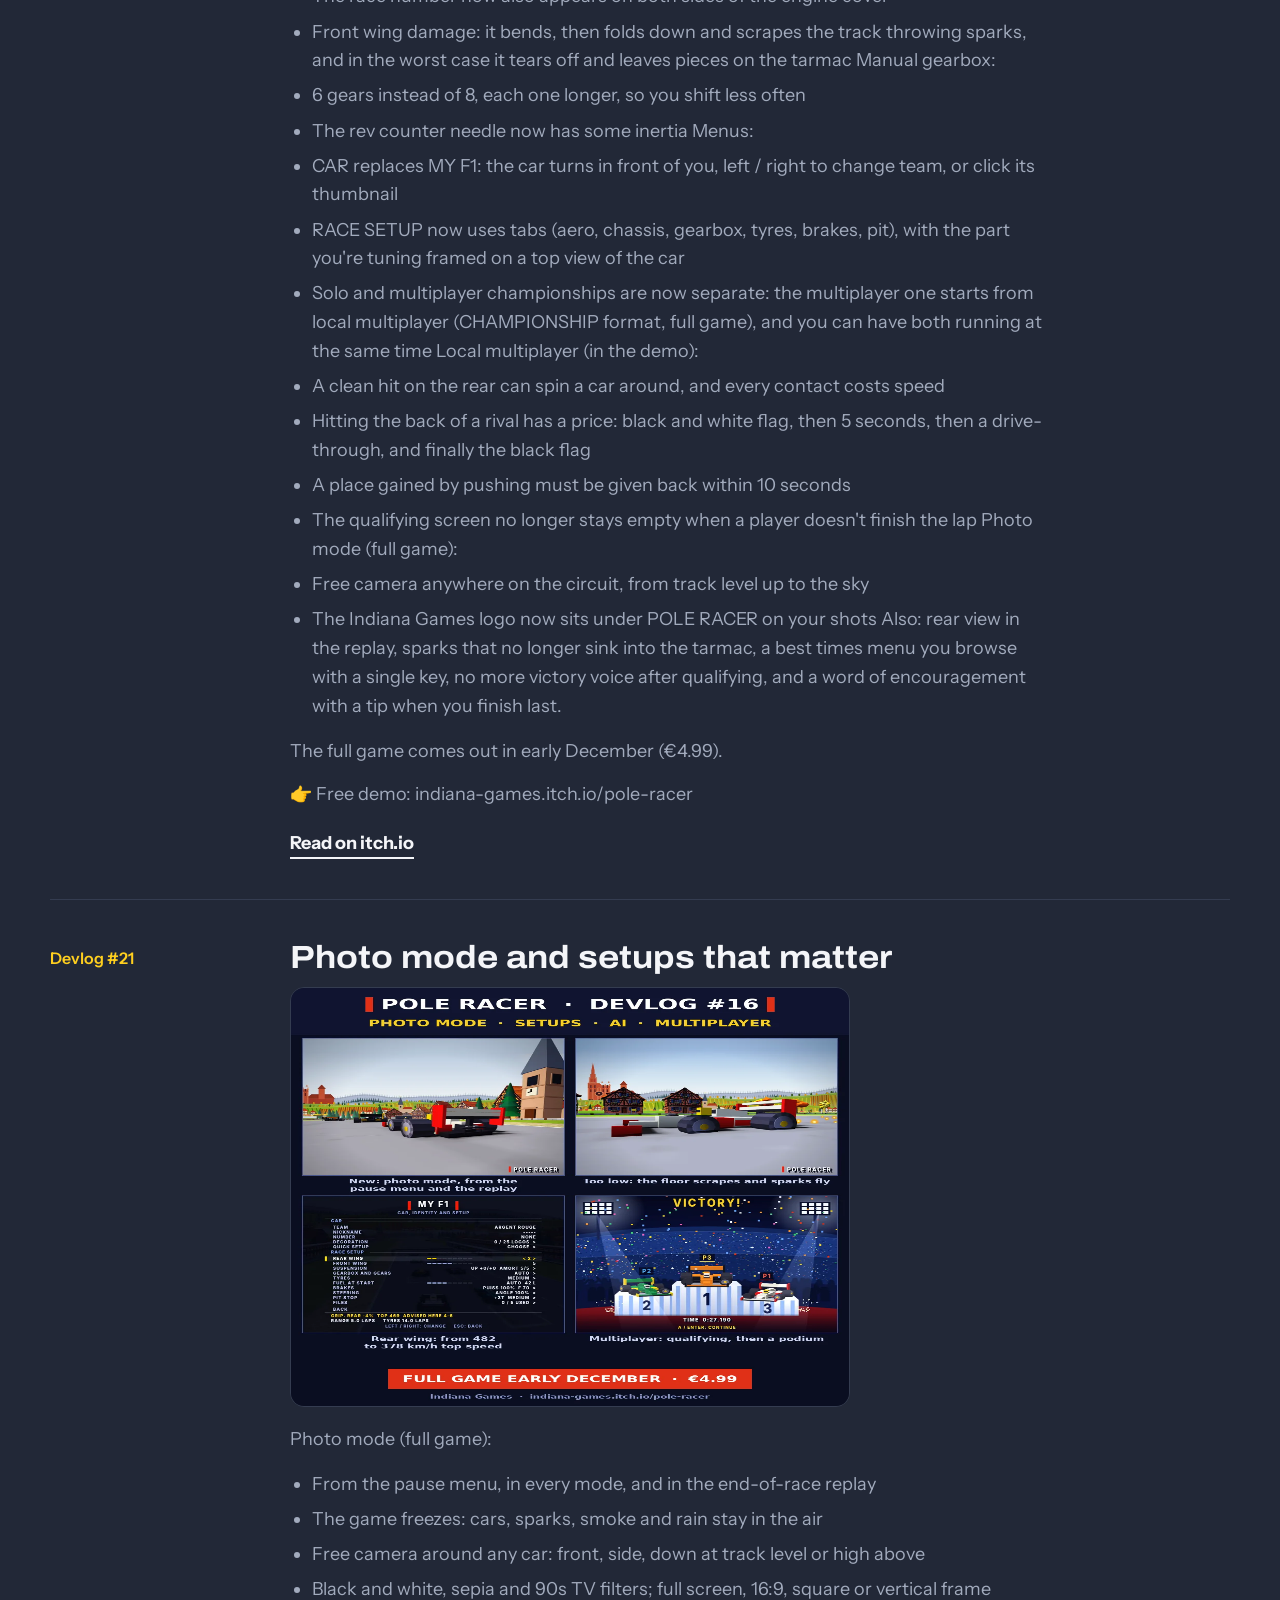
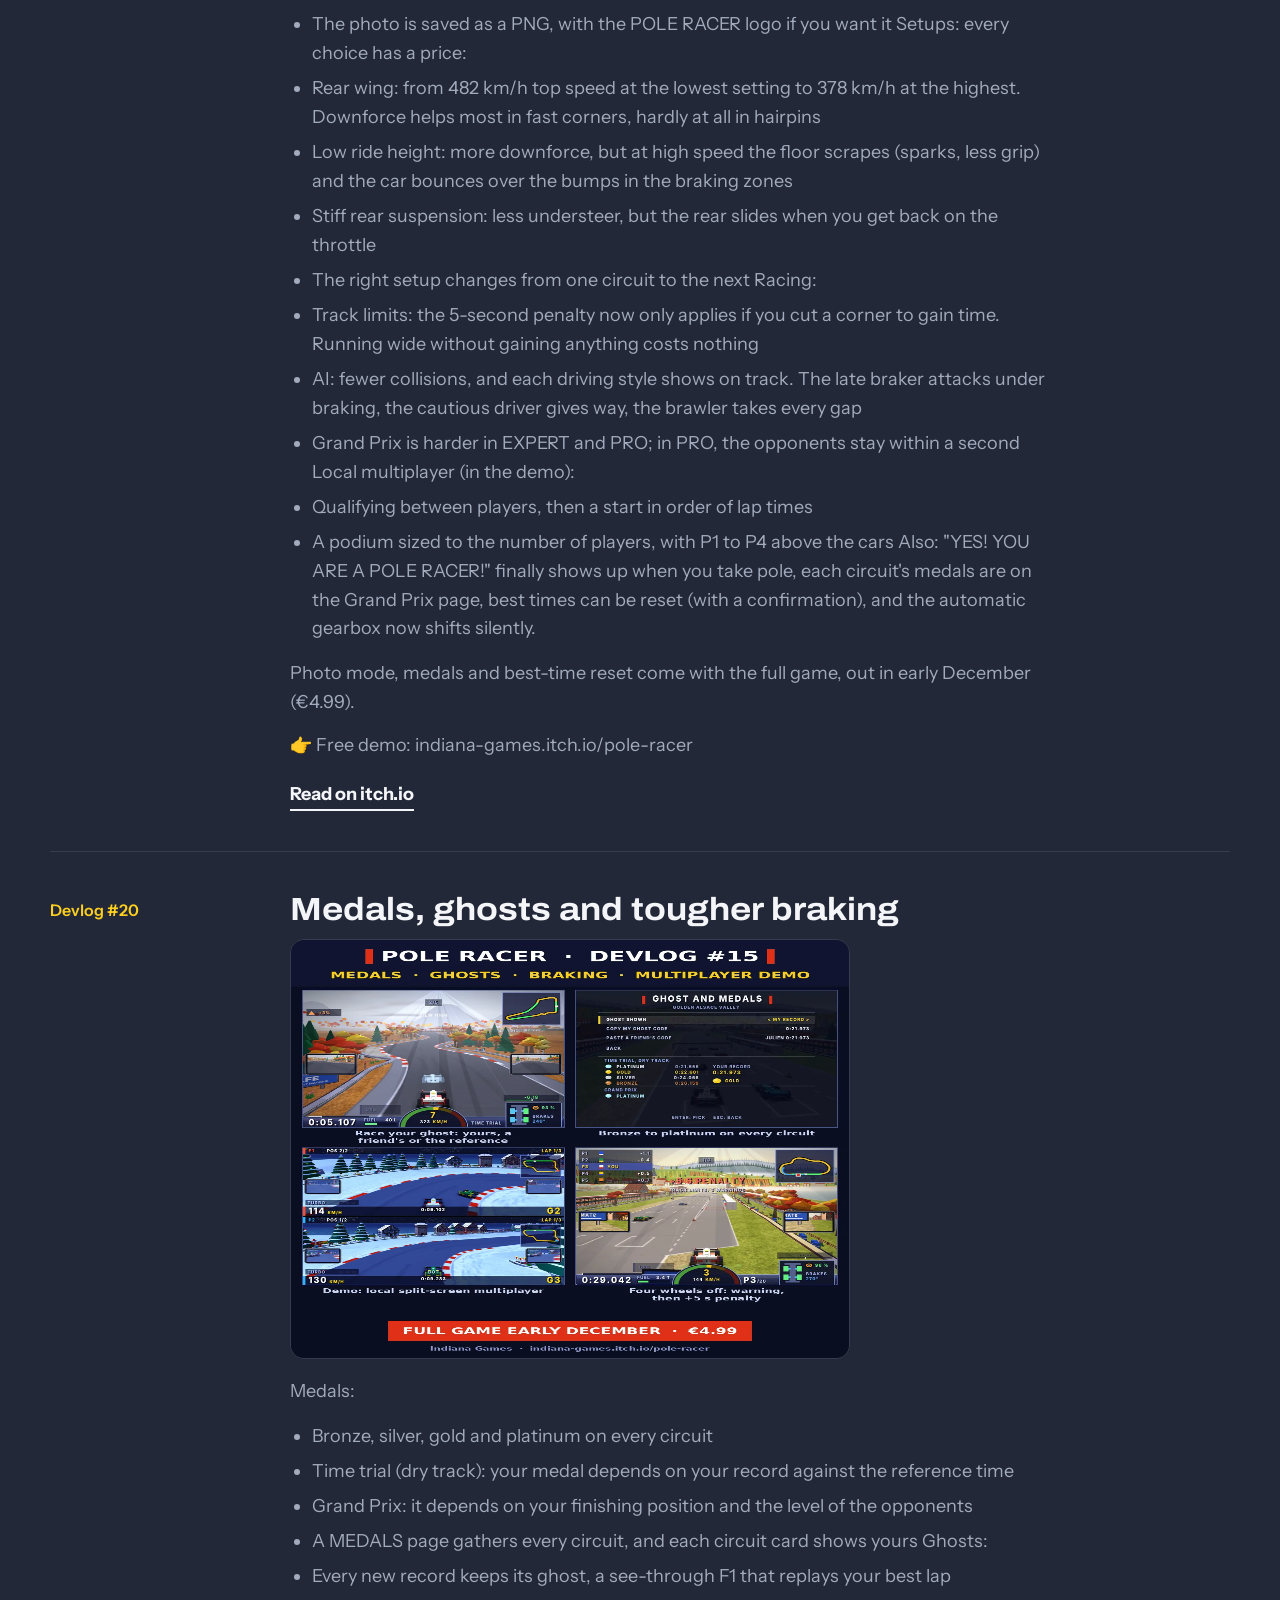
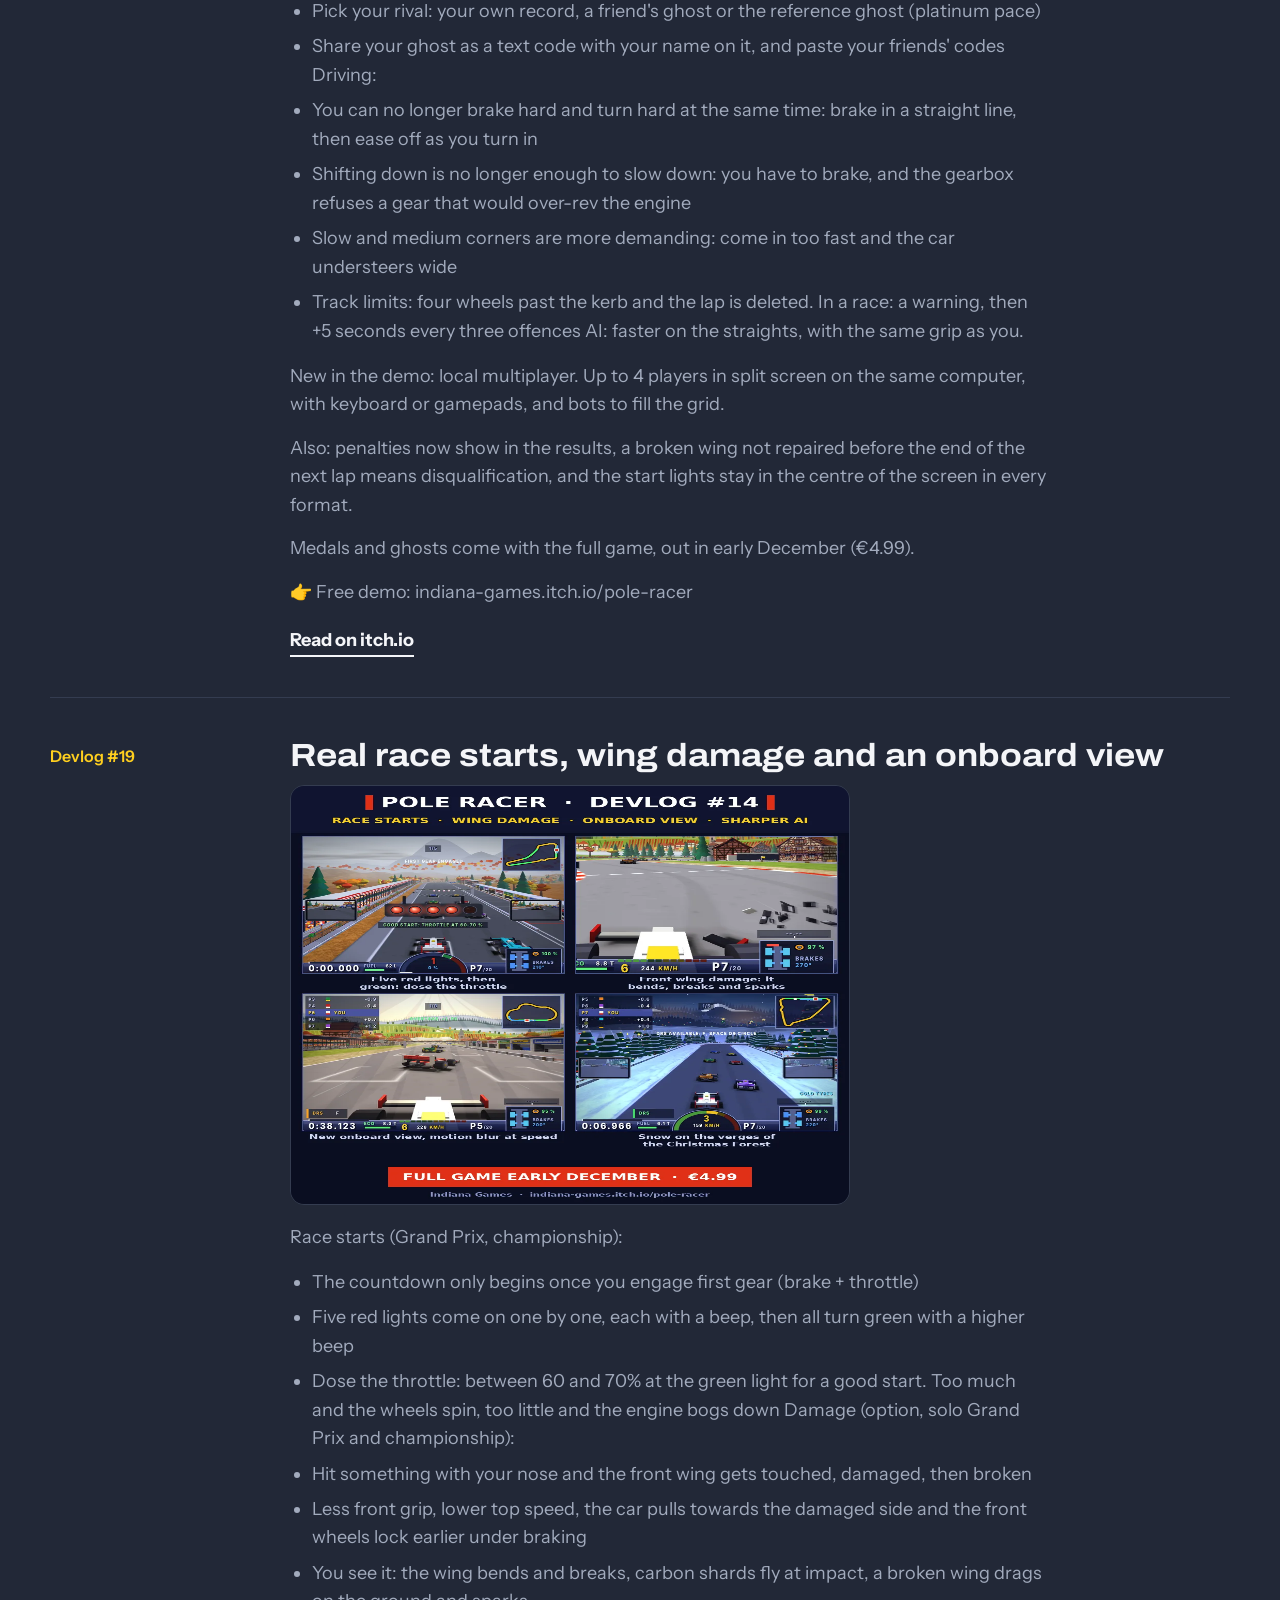
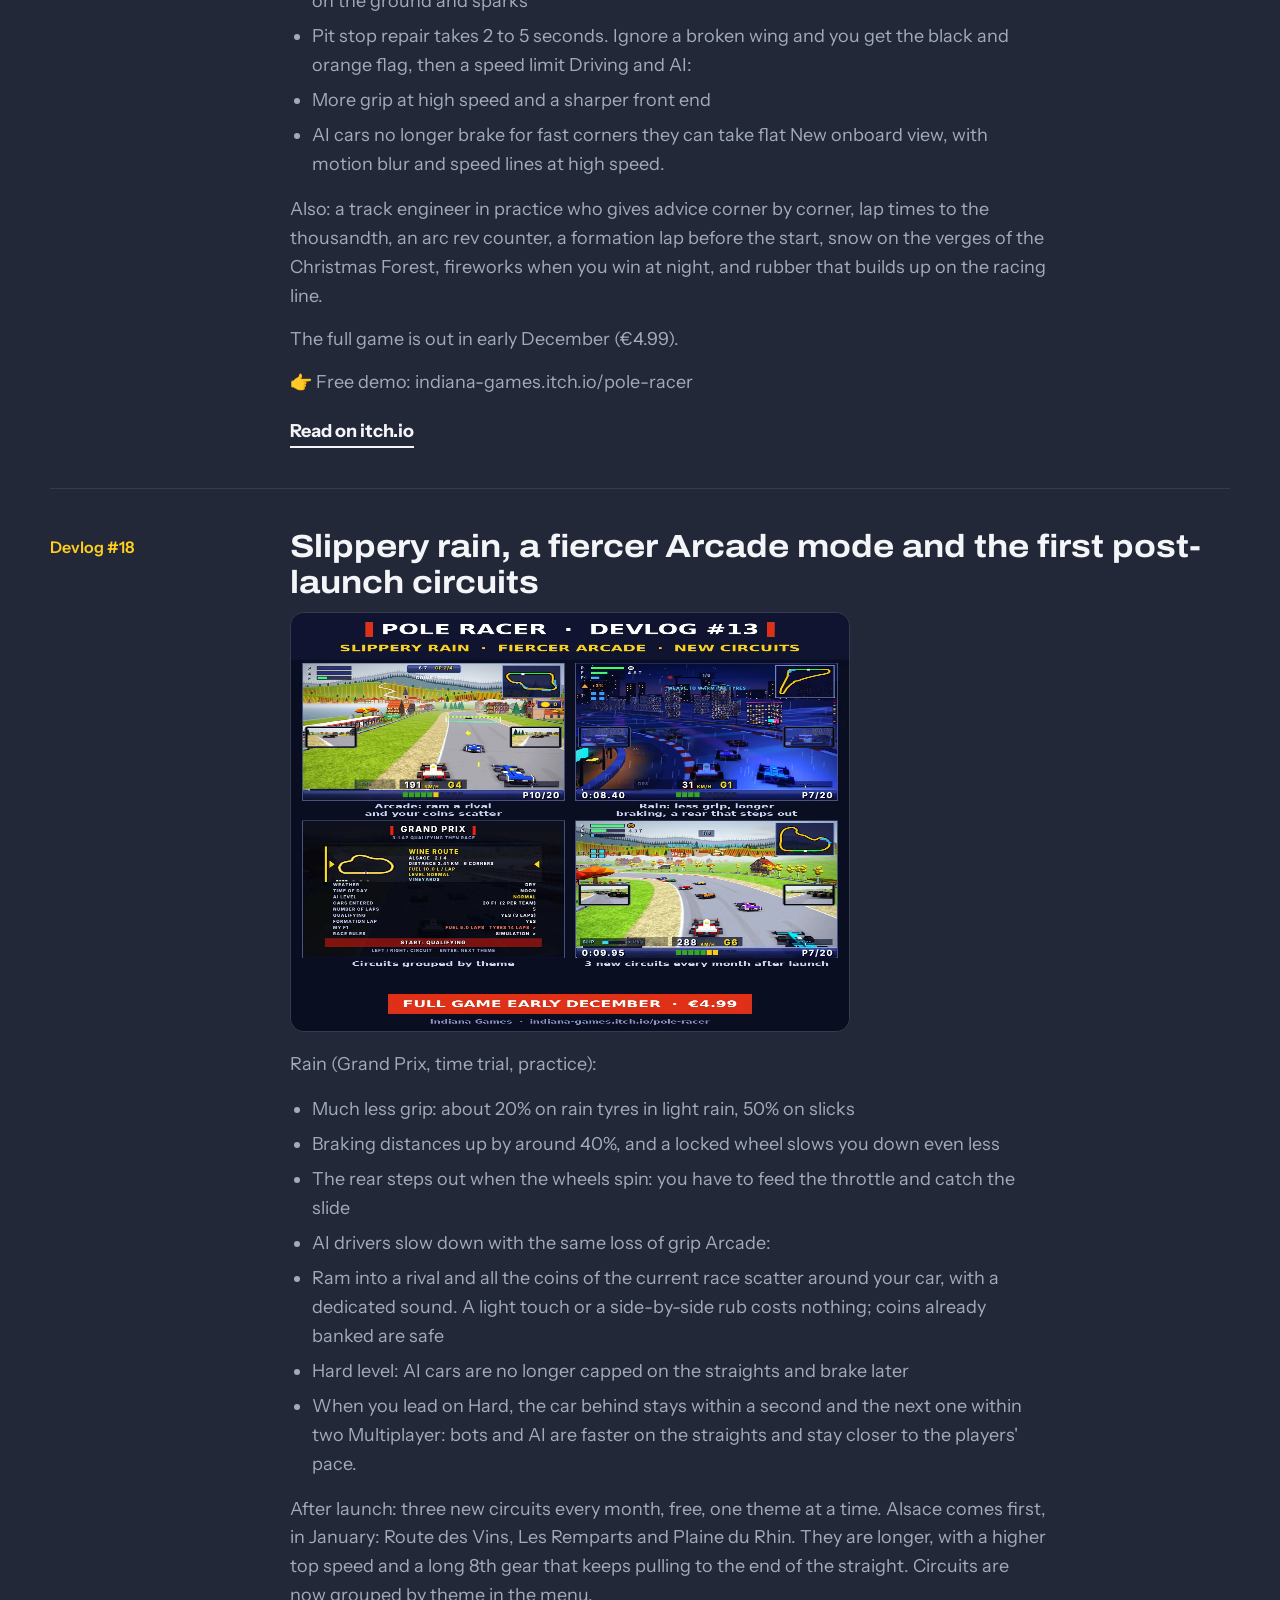
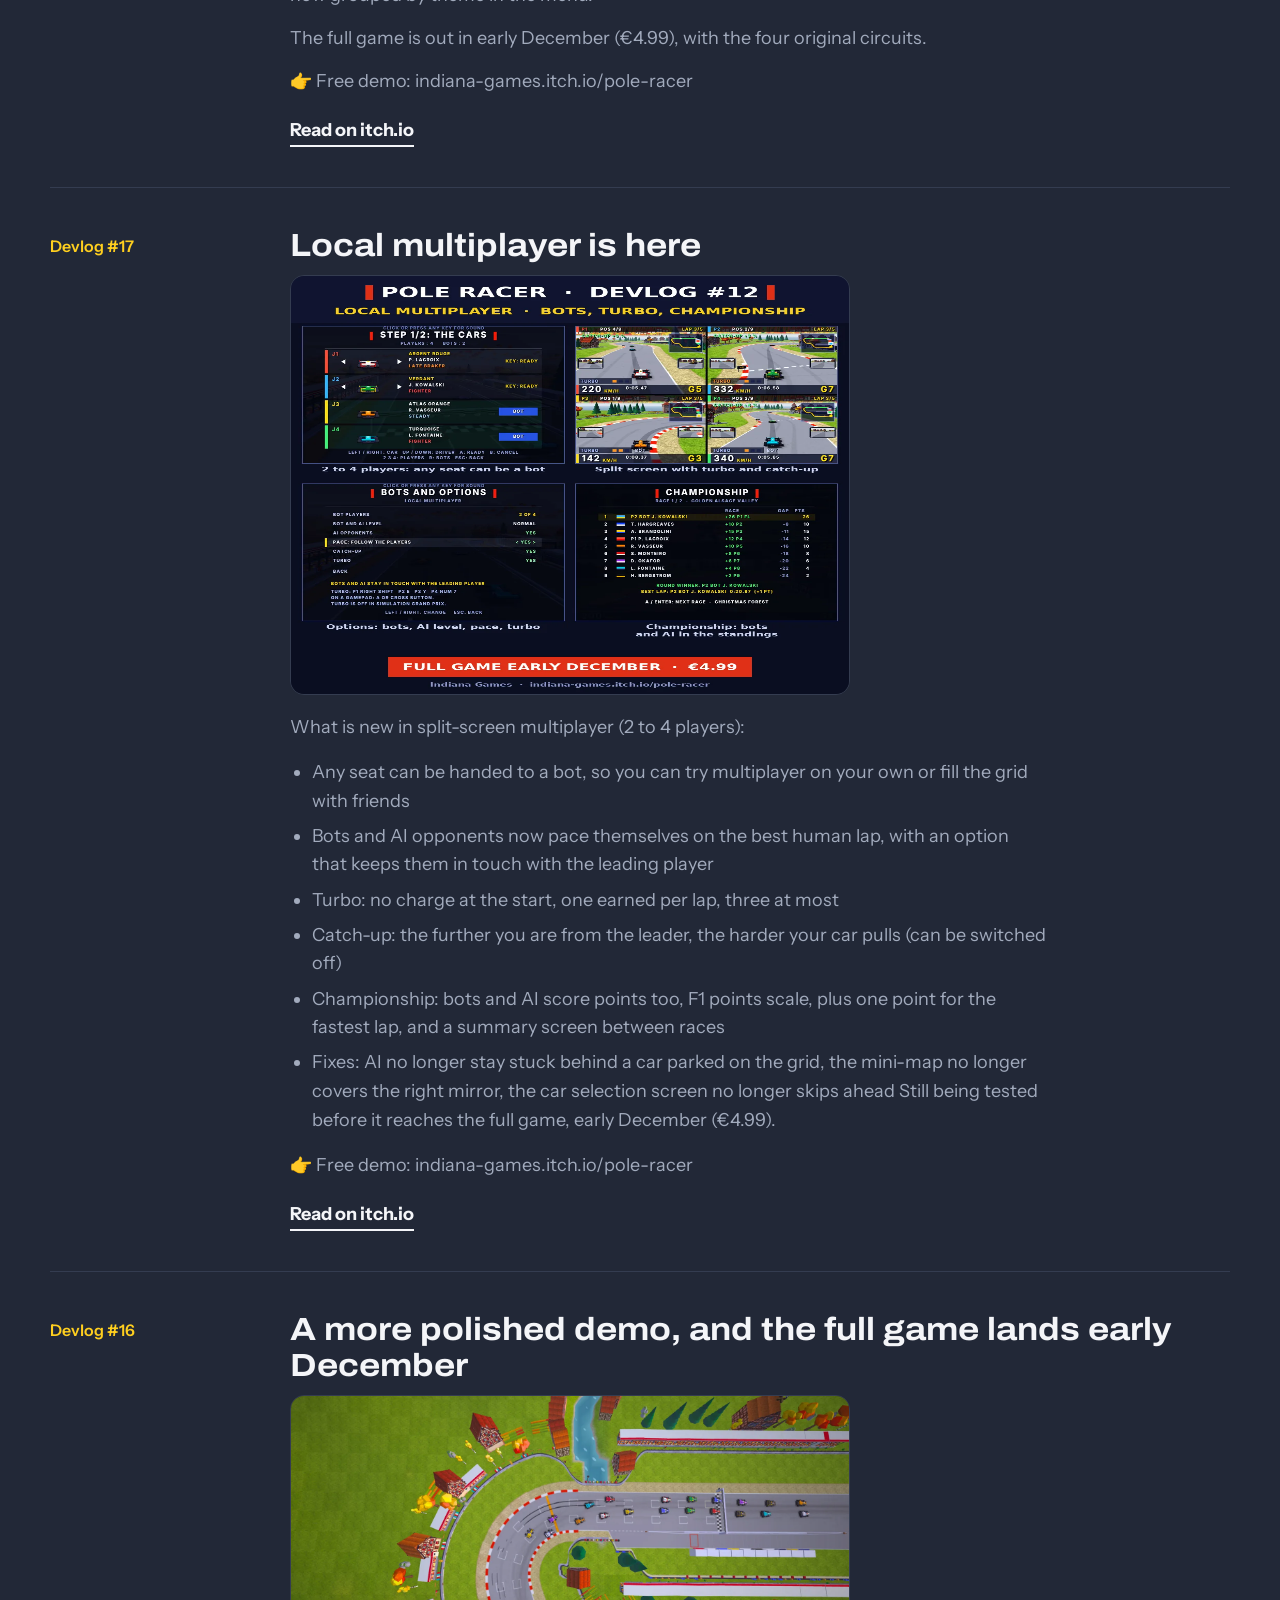
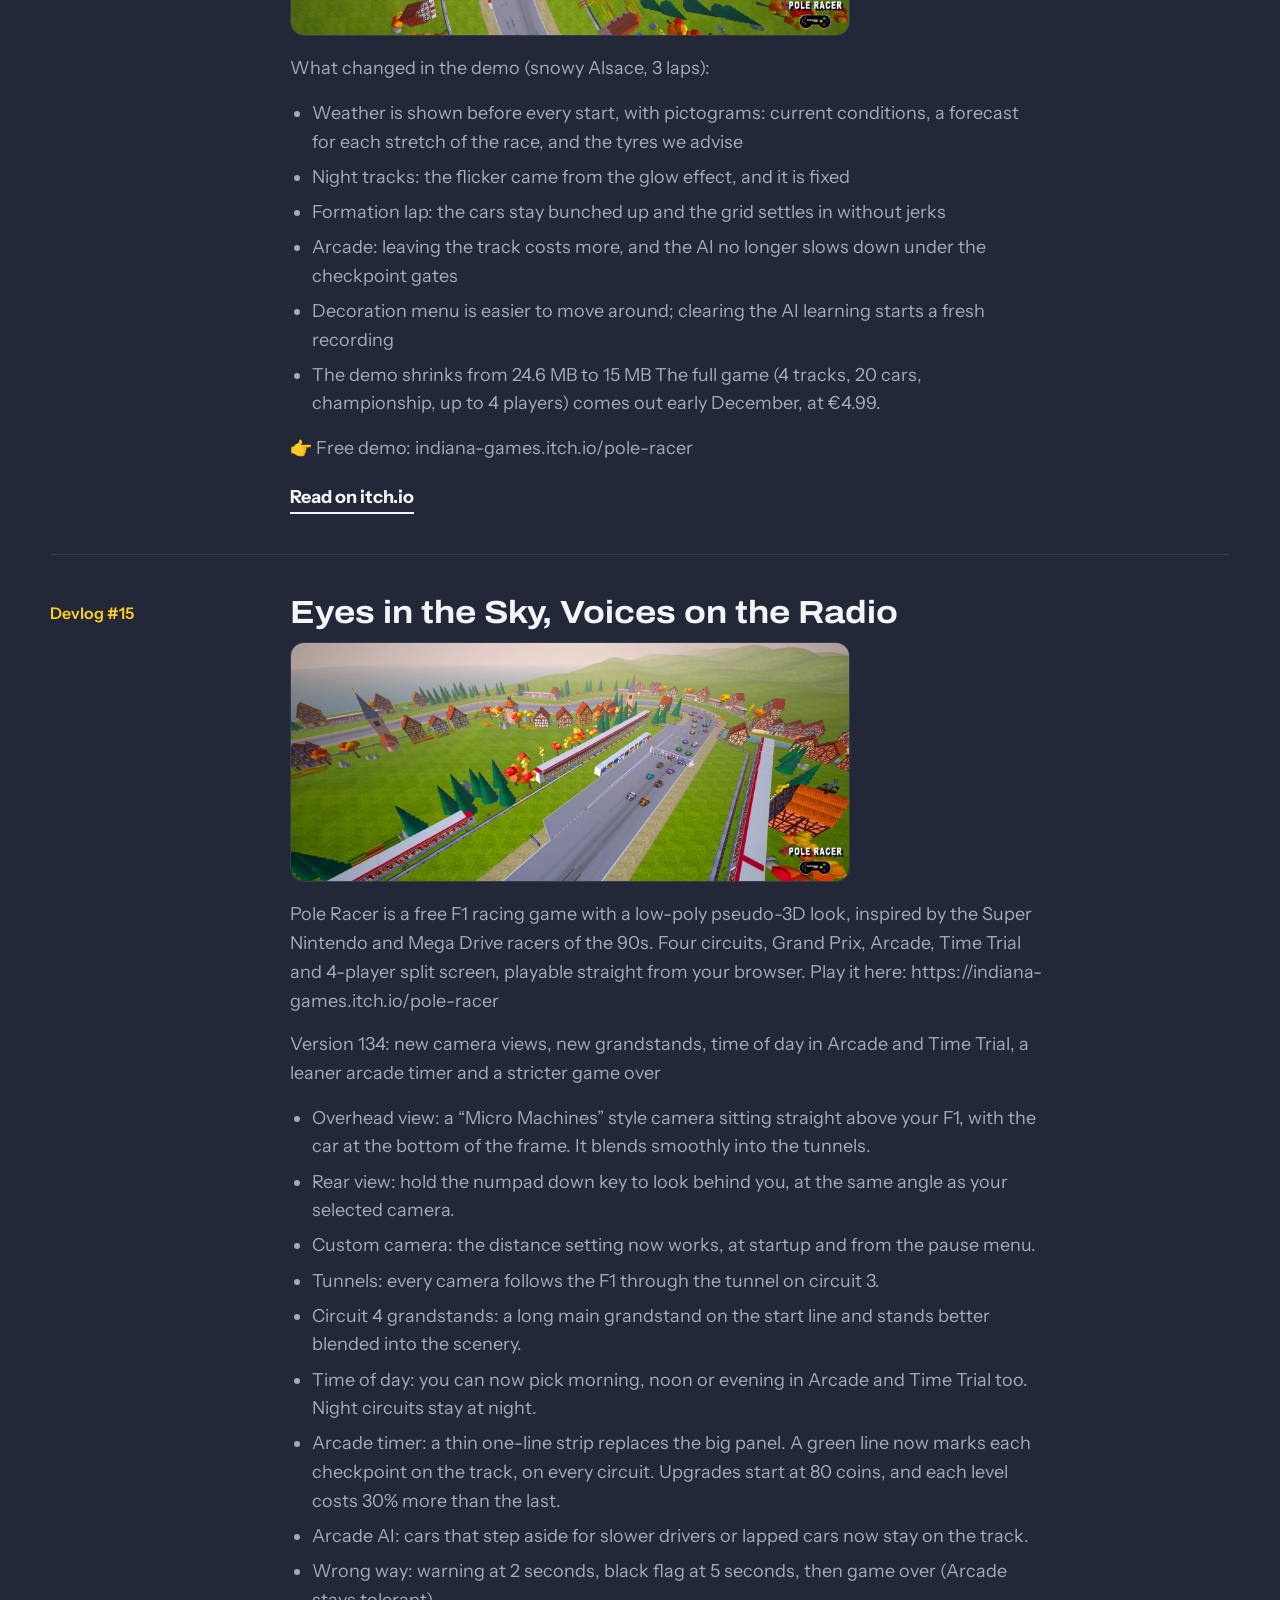
==== commit a0313f68: "Add files via upload" ====
--- a/index.html
+++ b/index.html
@@ -14,7 +14,7 @@
 <link rel="preconnect" href="https://fonts.googleapis.com">
 <link rel="preconnect" href="https://fonts.gstatic.com" crossorigin>
 <link href="https://fonts.googleapis.com/css2?family=Archivo:ital,wdth,wght@0,62..125,100..900;1,62..125,100..900&family=Cairo:wght@500;700&family=Instrument+Sans:wght@400;500;600&display=swap" rel="stylesheet">
-<link rel="stylesheet" href="style.css?v=3">
+<link rel="stylesheet" href="style.css?v=4">
 </head>
 <body>
 <a class="skip" href="#jeu" data-i18n="skip">Aller au contenu</a>
@@ -130,6 +130,6 @@
   <p>© <span id="year"></span> Pole Racer — <span data-i18n="made_by">un jeu</span> <a href="https://indianagames.pages.dev">Indiana Games</a></p>
 </footer>
 
-<script src="app.js?v=3"></script>
+<script src="app.js?v=4"></script>
 </body>
 </html>
--- a/style.css
+++ b/style.css
@@ -229,3 +229,9 @@
 .tips h3{color:var(--hard);font-size:18px;margin:0 0 8px;line-height:1.3}
 .tips li:nth-child(3n+2){border-top-color:var(--soft)}
 .tips li:nth-child(3n){border-top-color:var(--inter)}
+
+/* Shorts verticaux dans la liste des vidéos */
+.video-small{display:flex;flex-direction:column}
+.video-small.is-short{aspect-ratio:auto;background:none;border:0;overflow:visible;max-width:320px}
+.video-small.is-short iframe{position:static;aspect-ratio:9/16;height:auto;border-radius:14px;border:1px solid var(--line);background:#000}
+.video-title{color:var(--muted);font-size:15px;margin-top:10px}
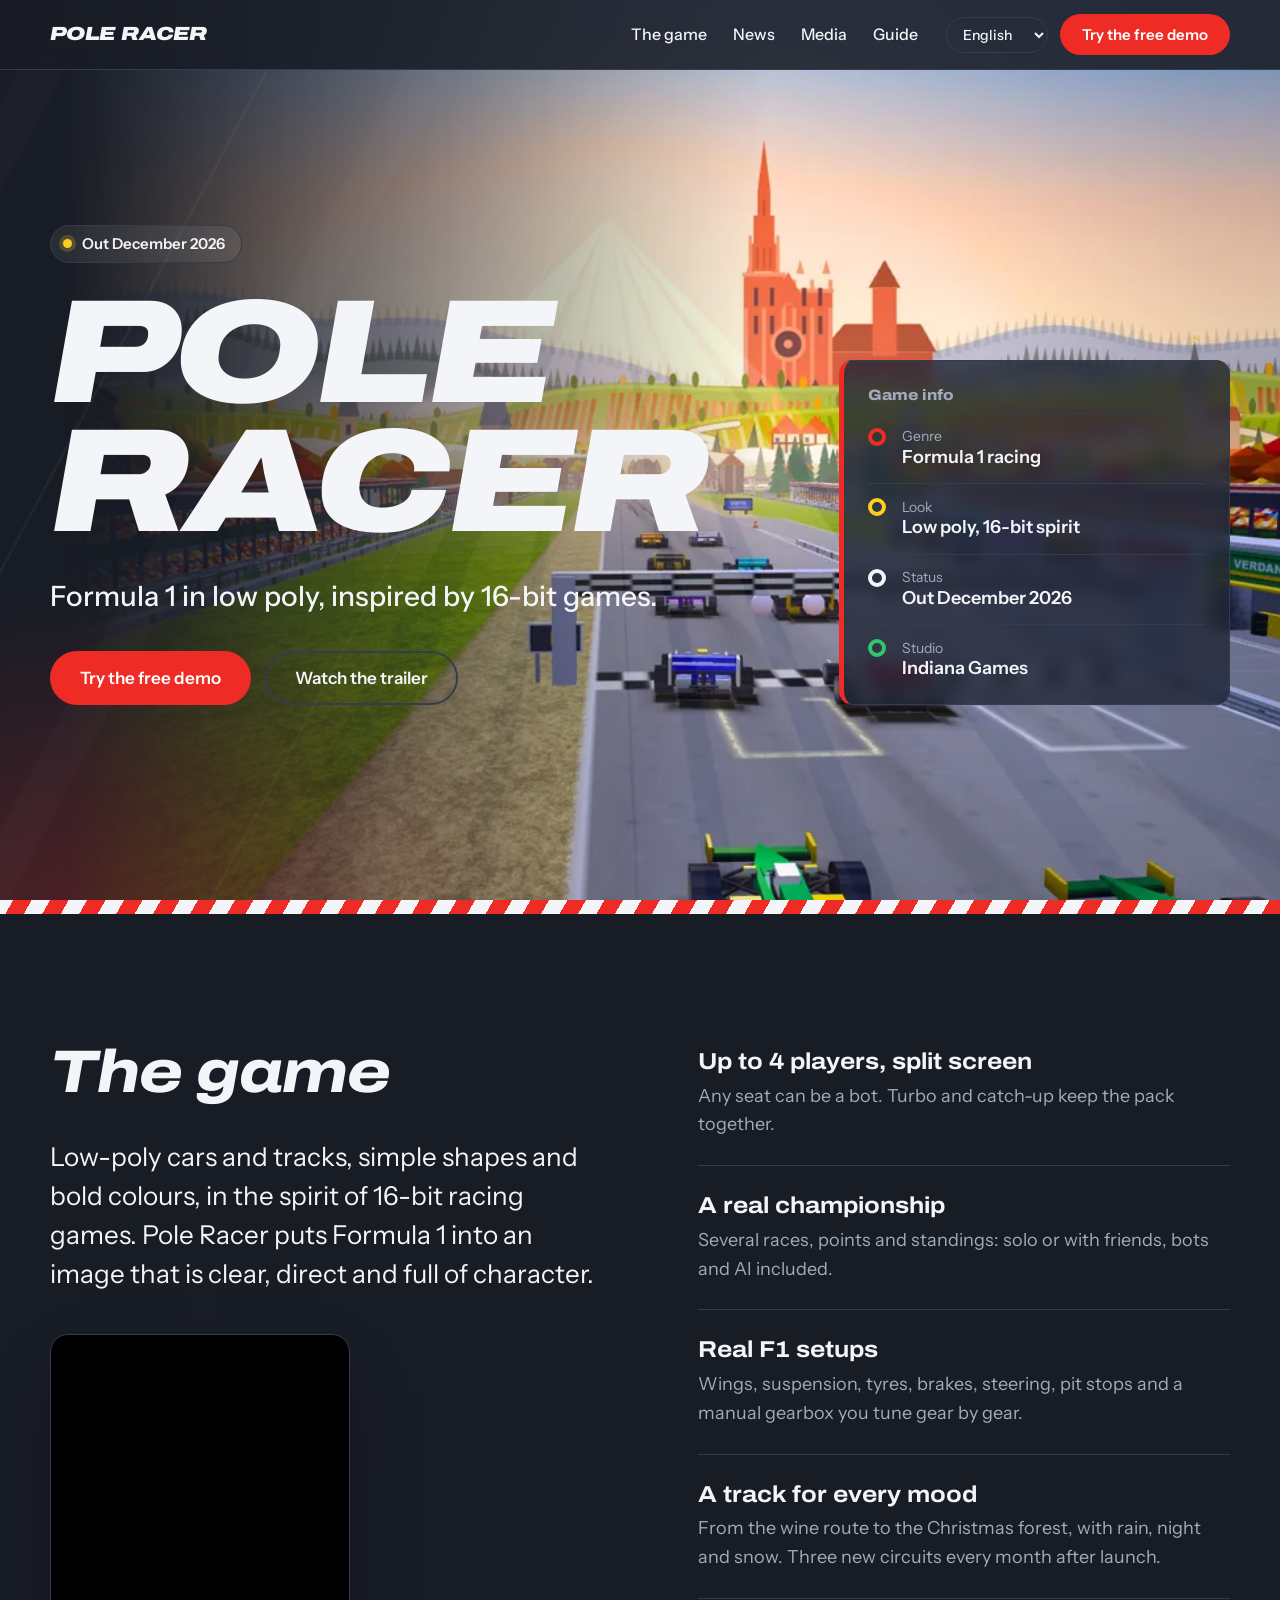
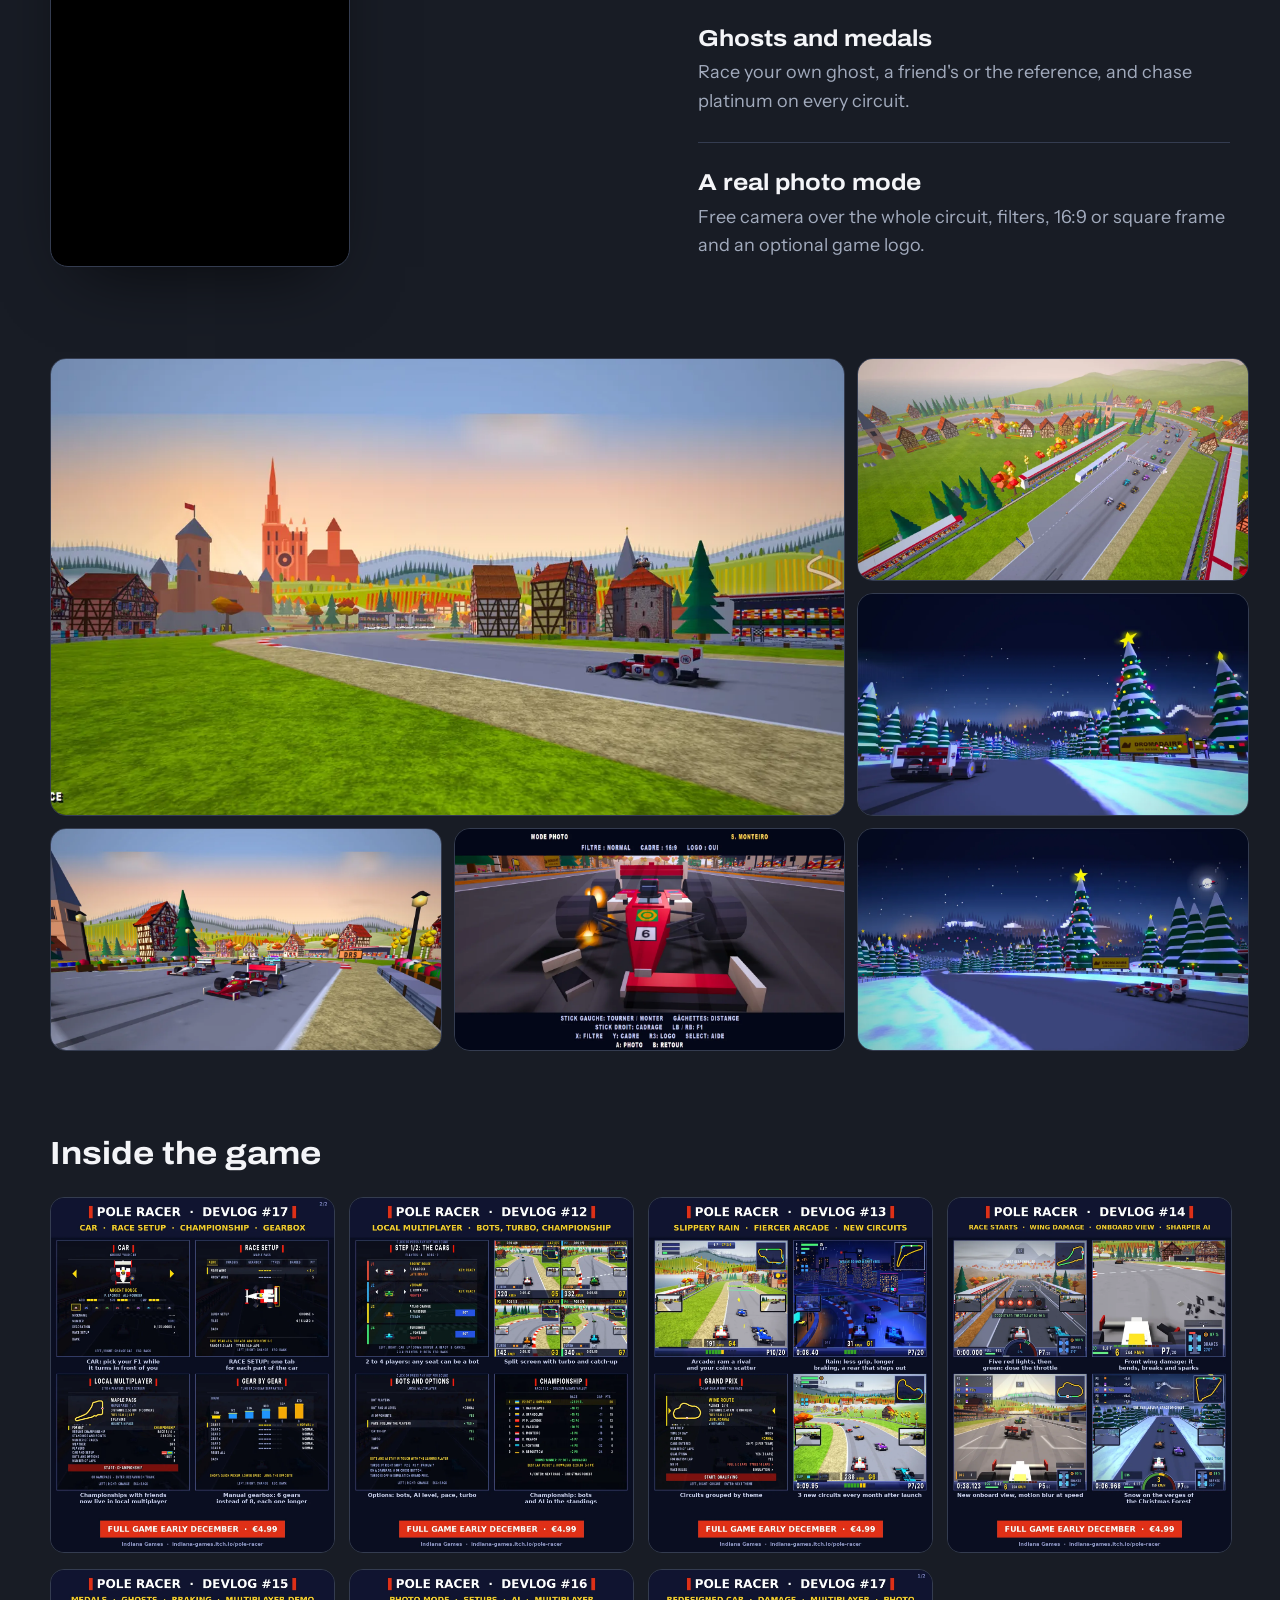
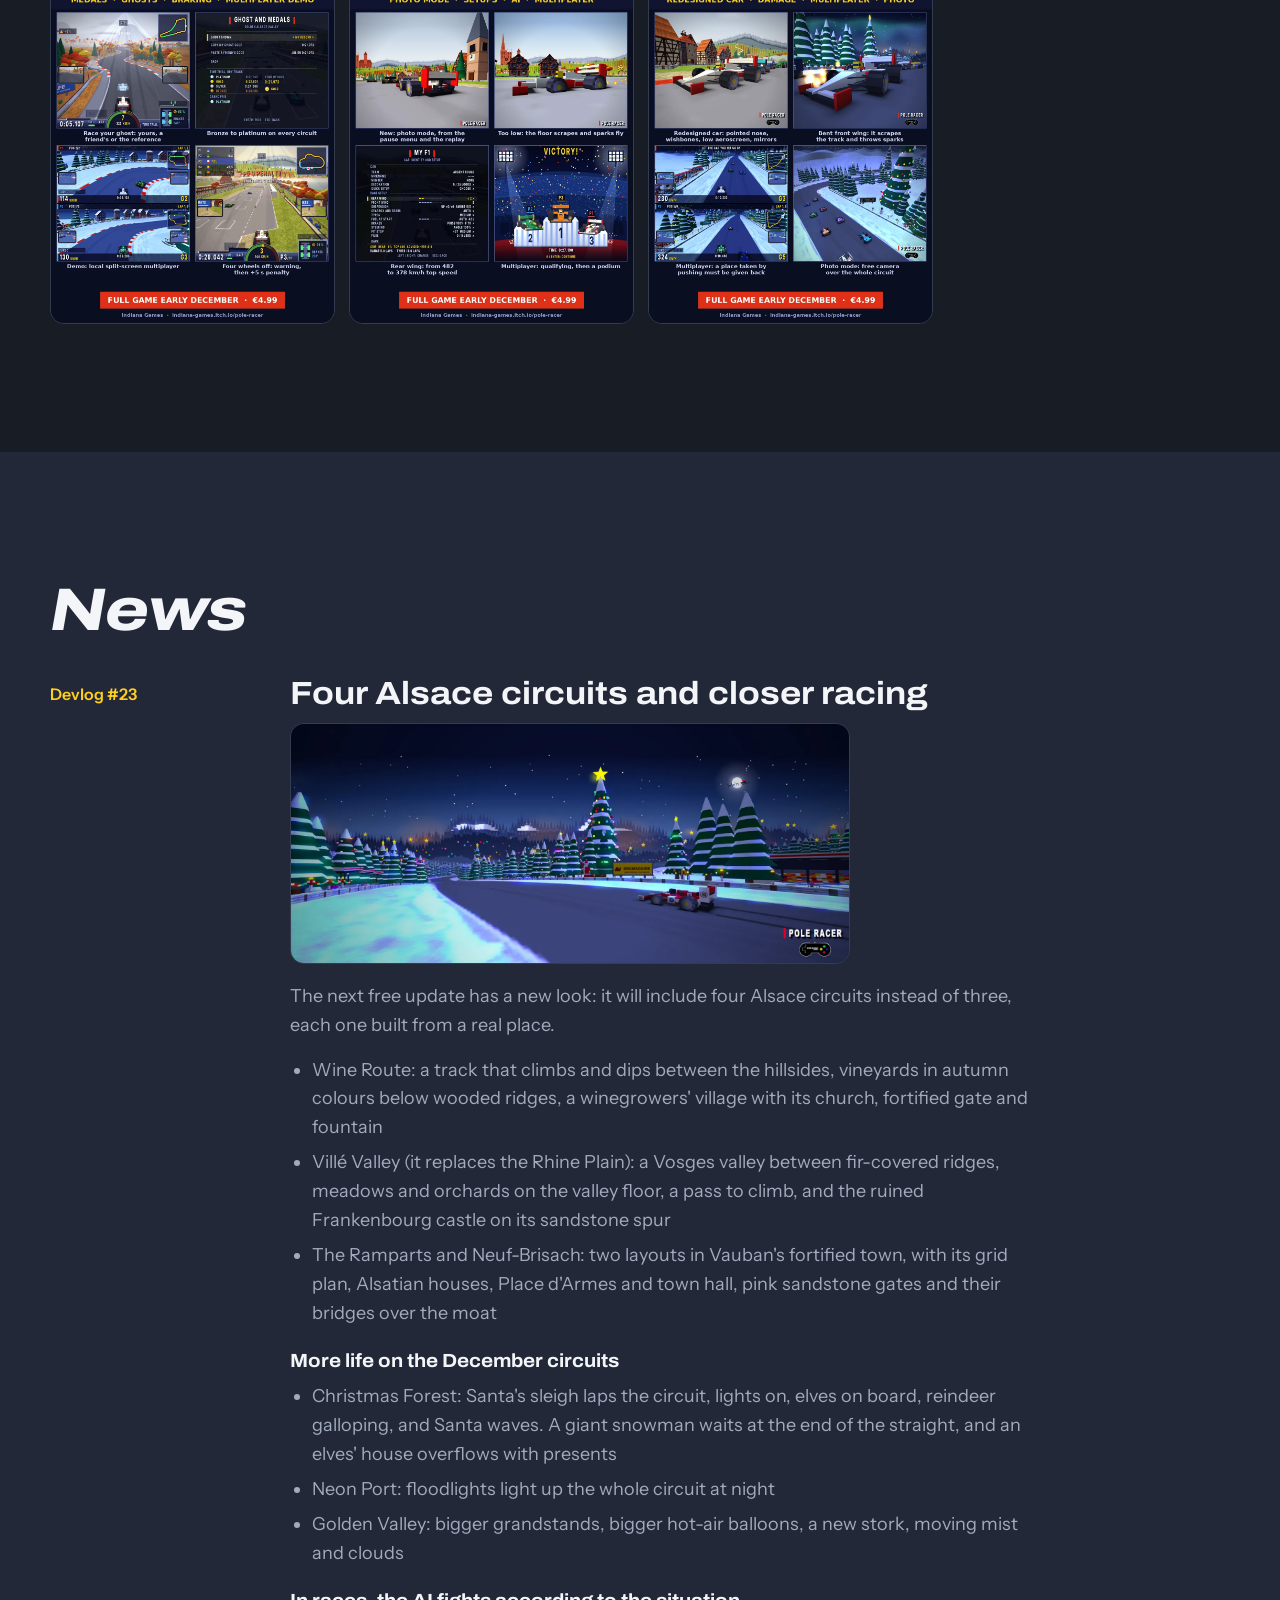
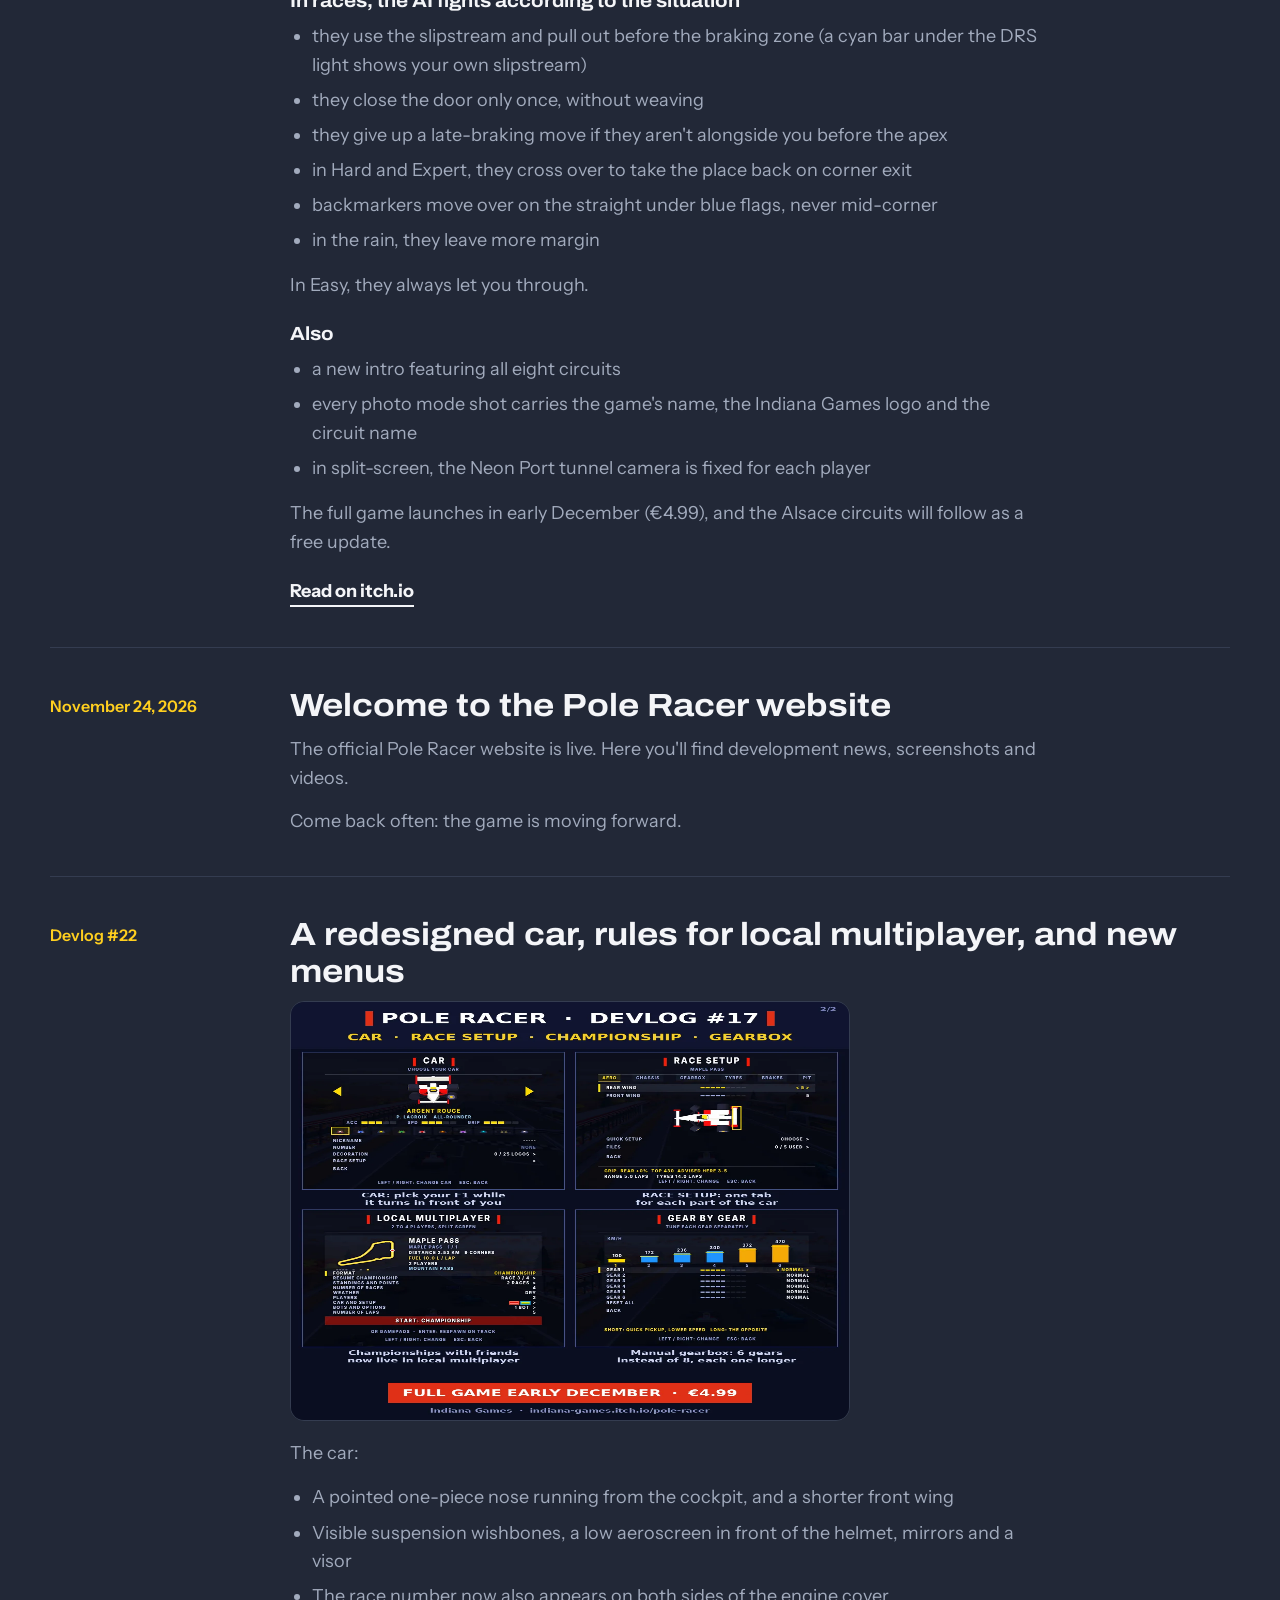
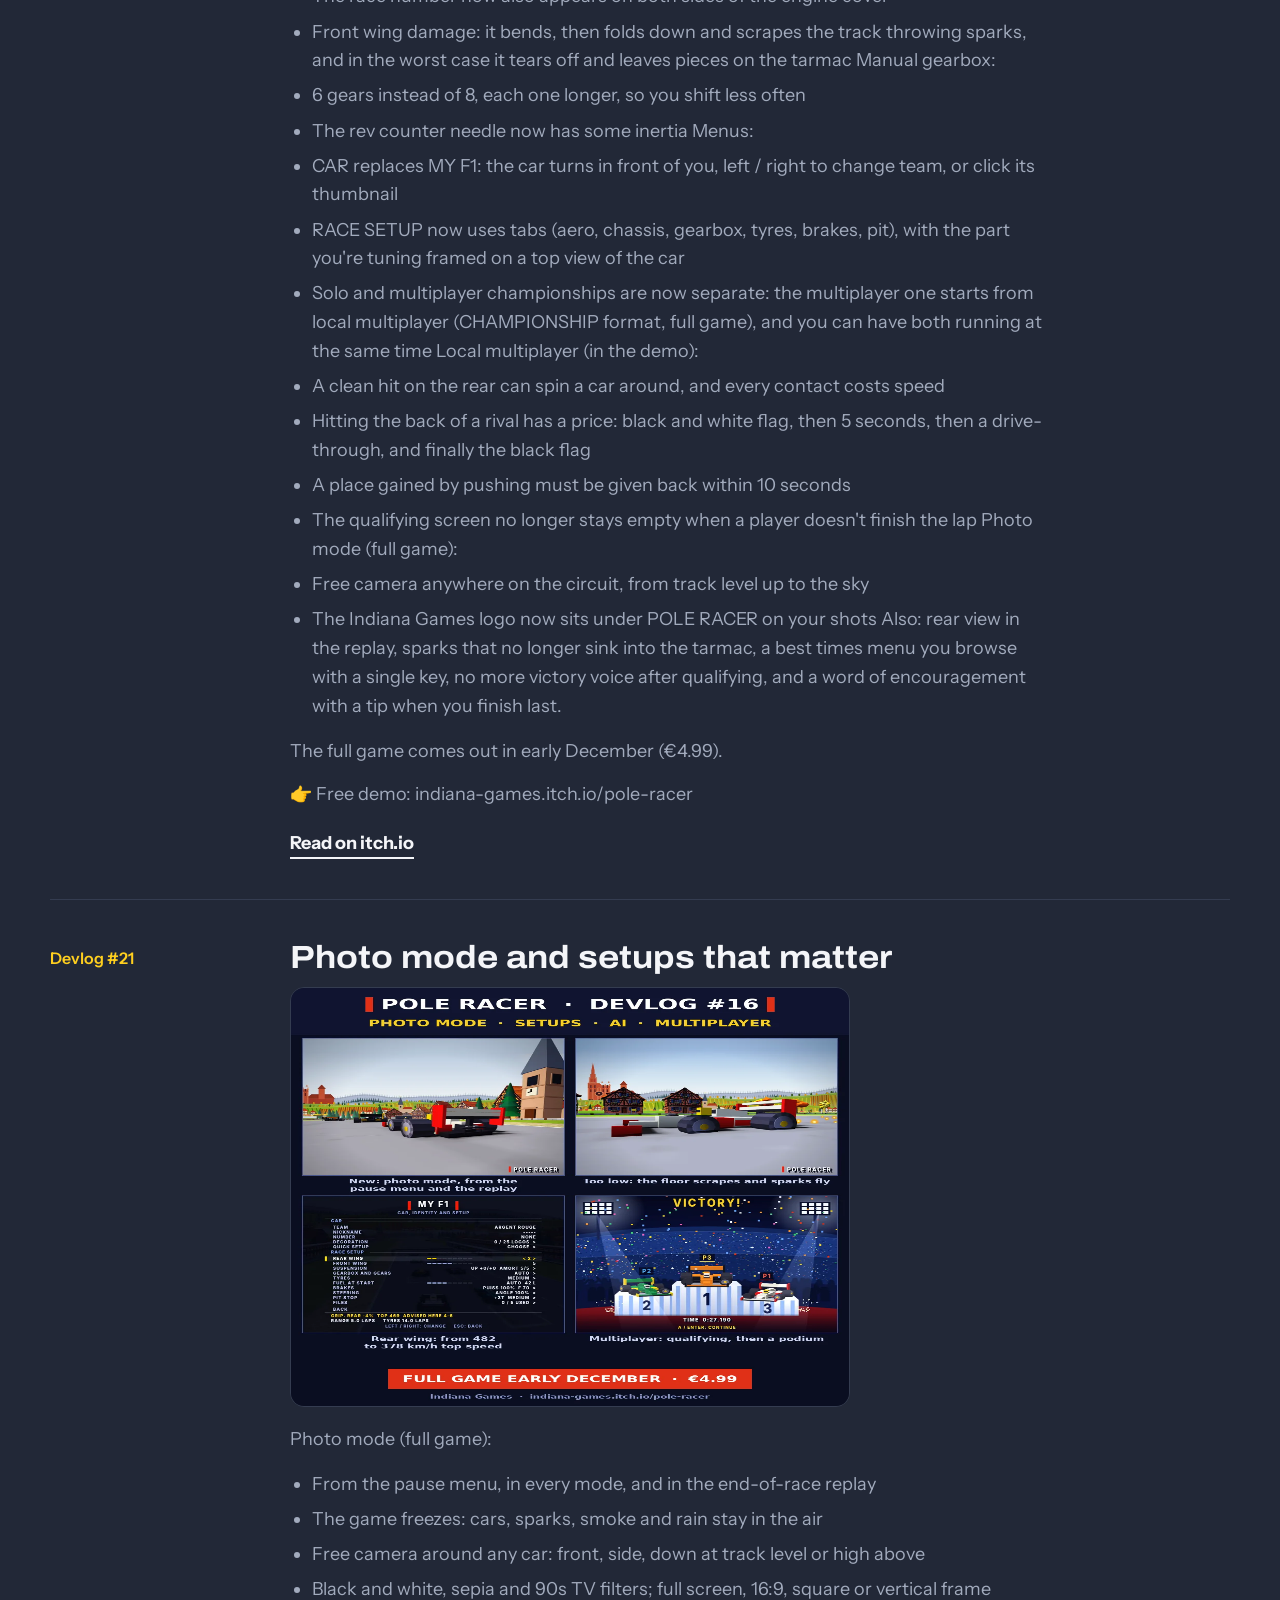
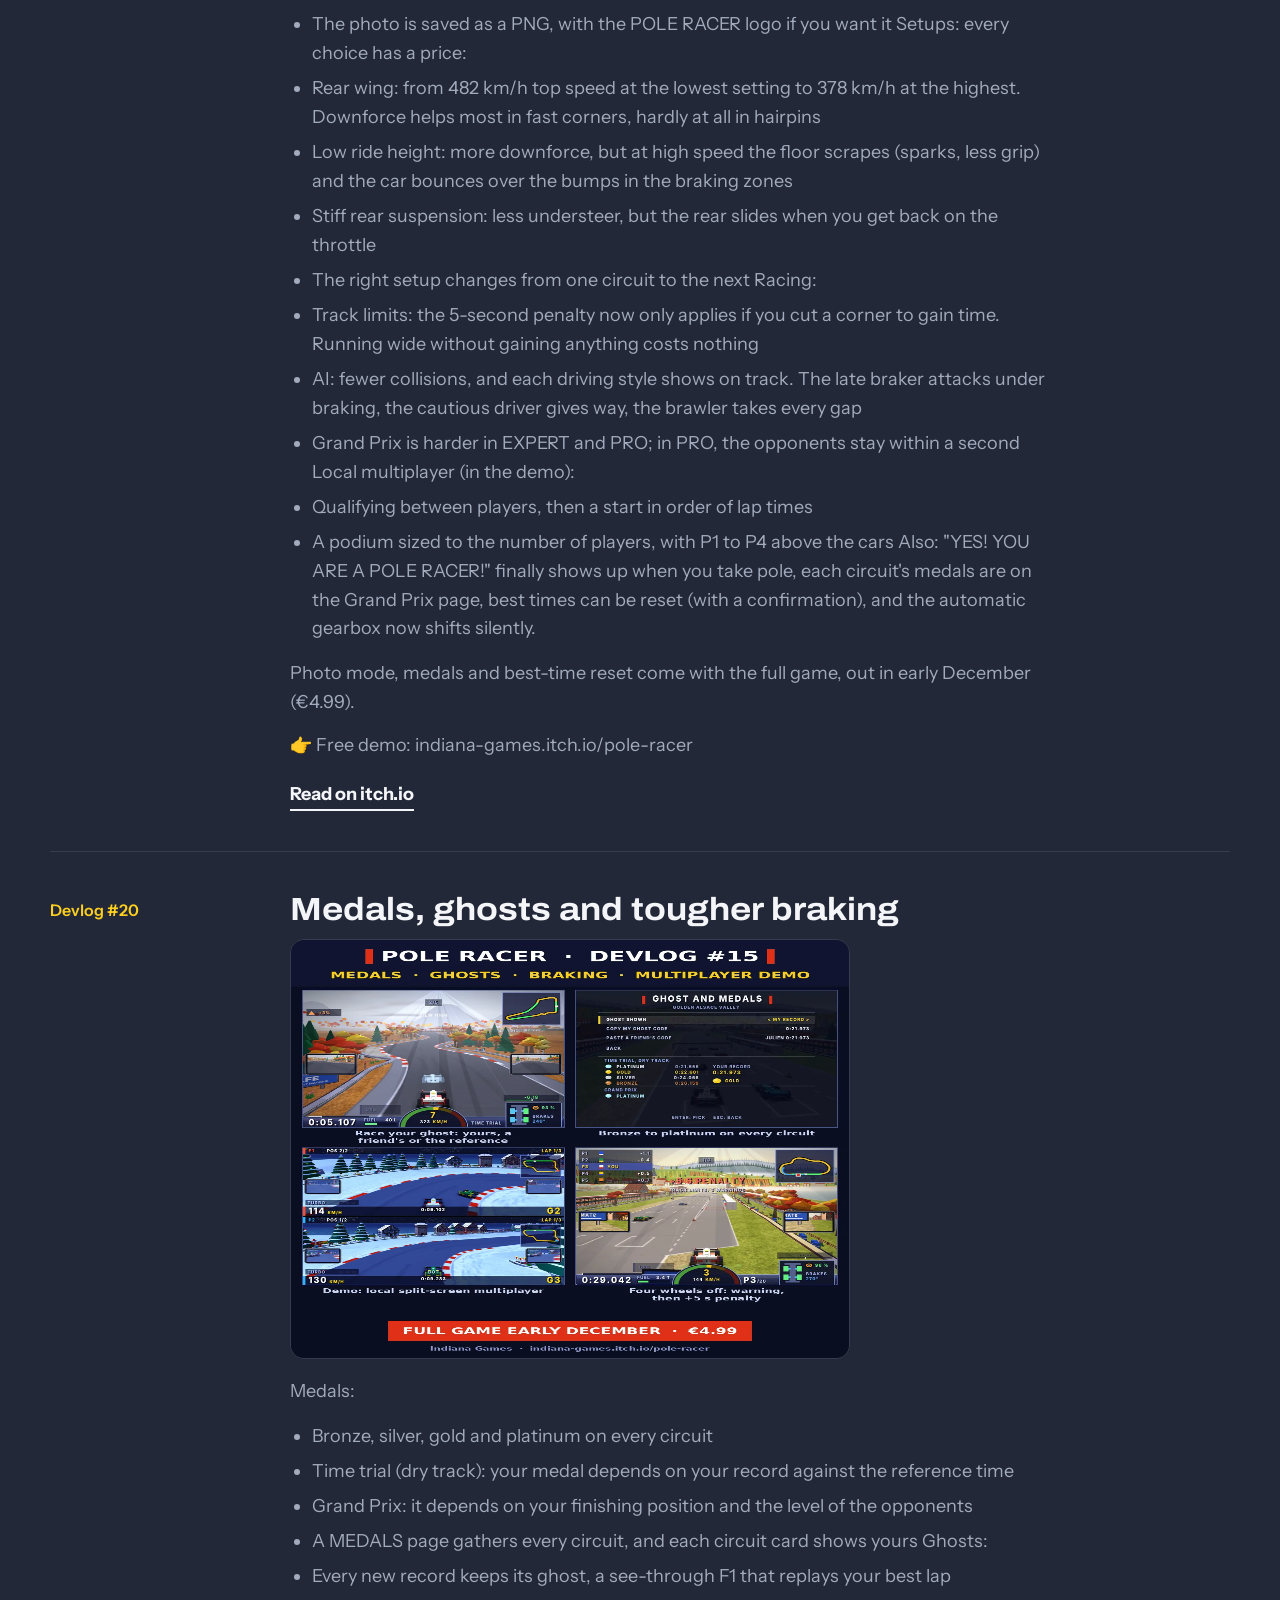
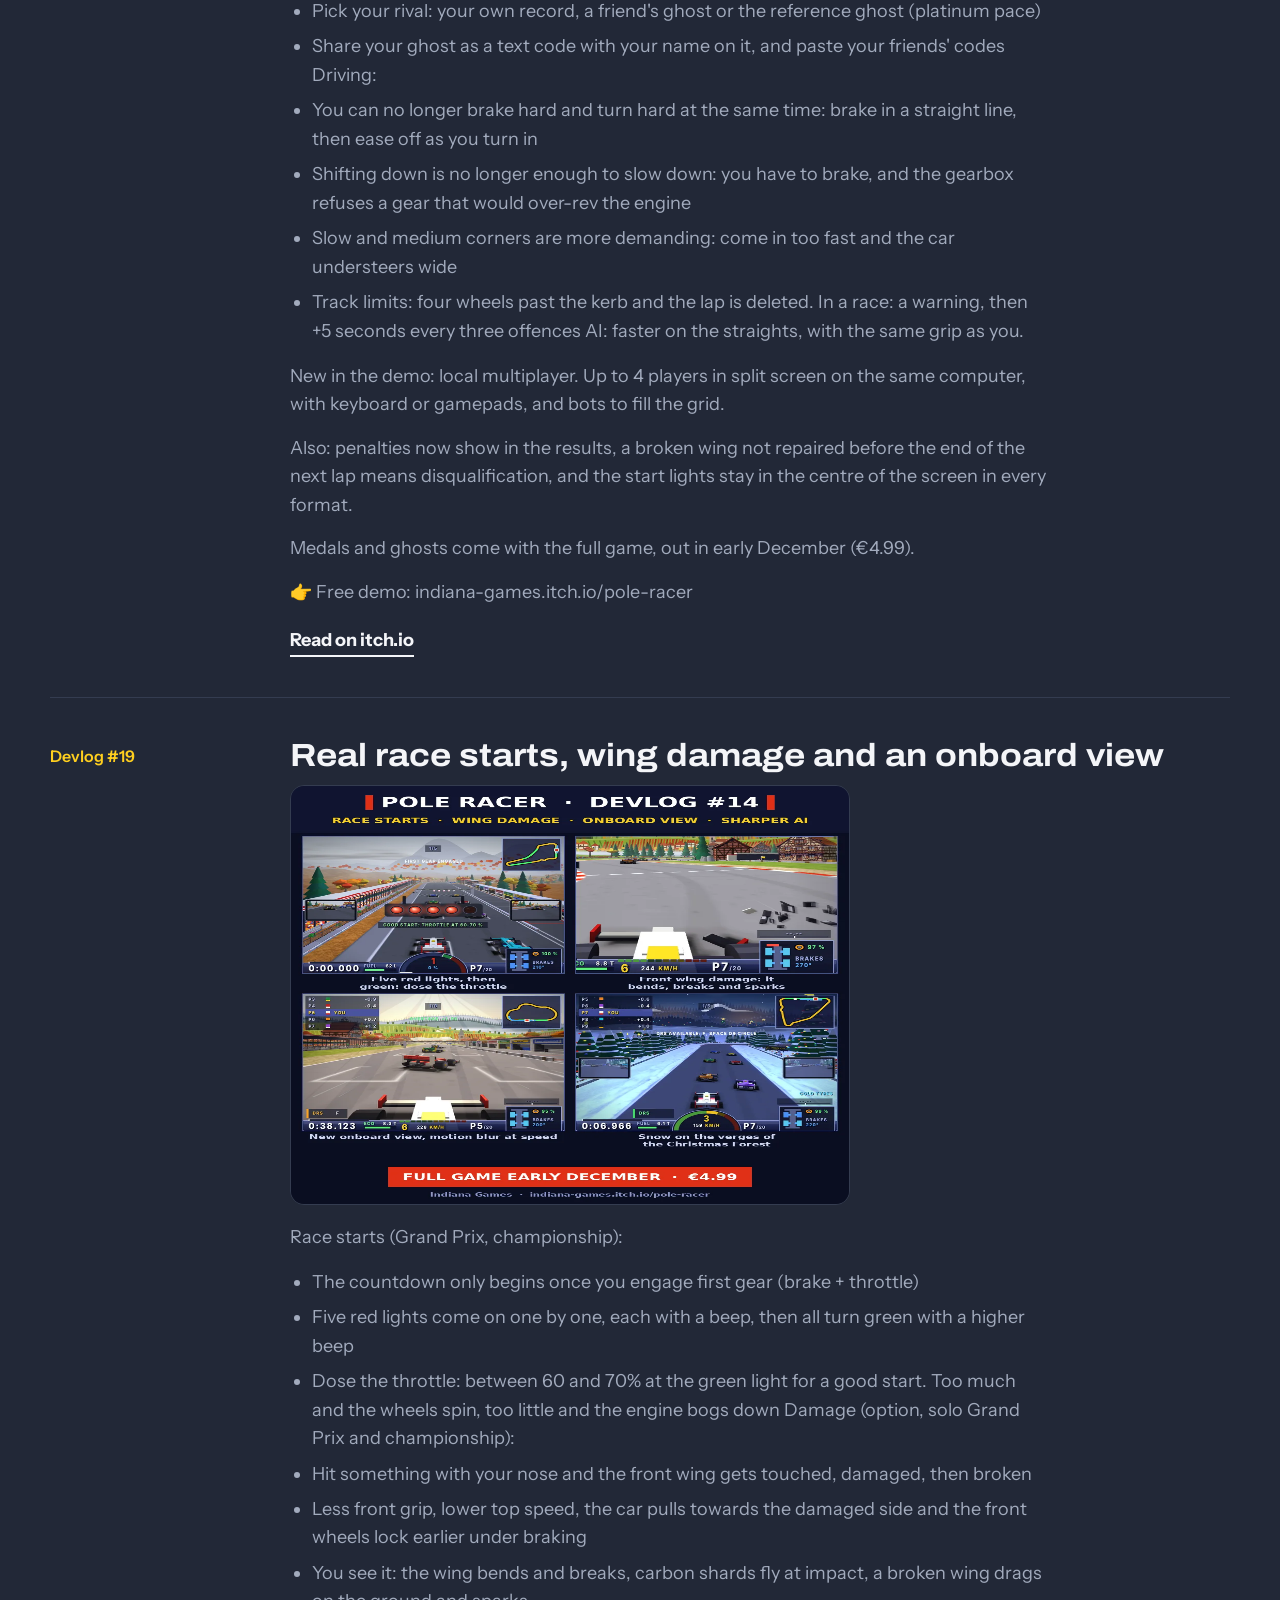
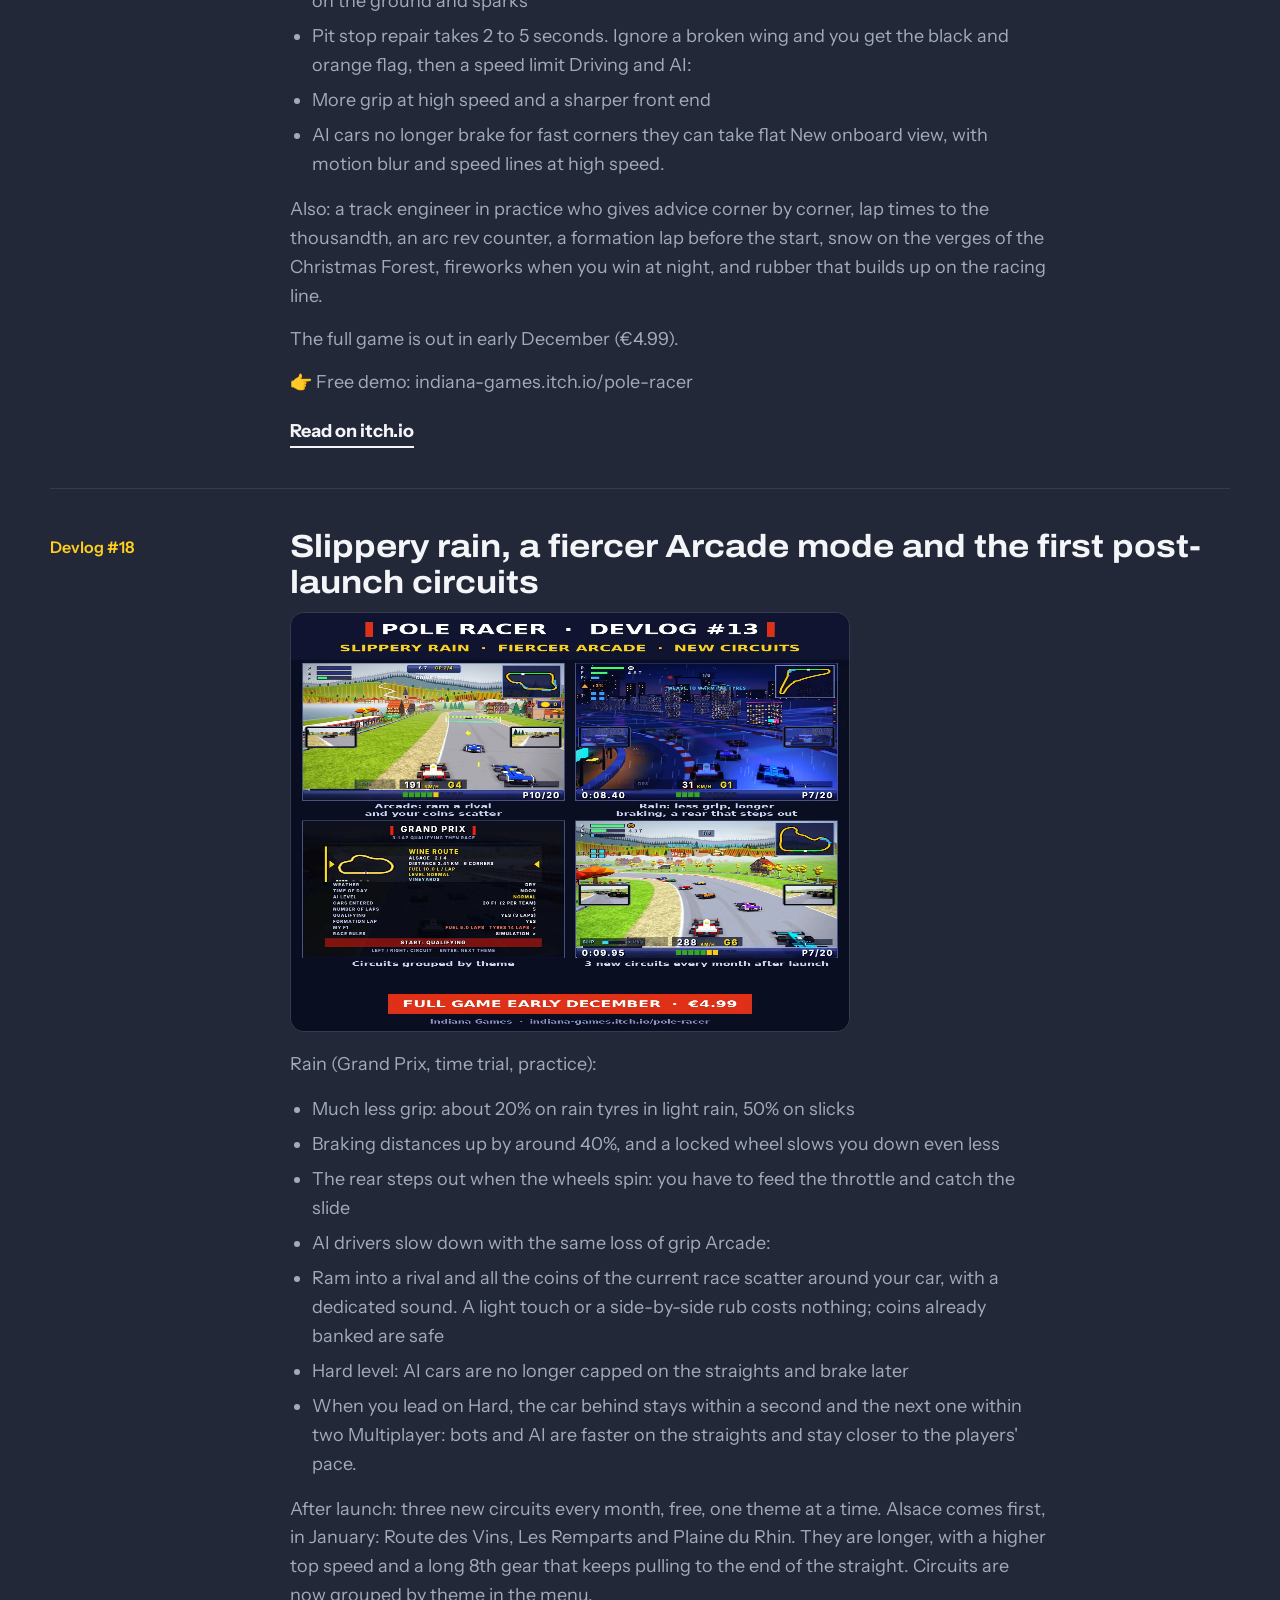
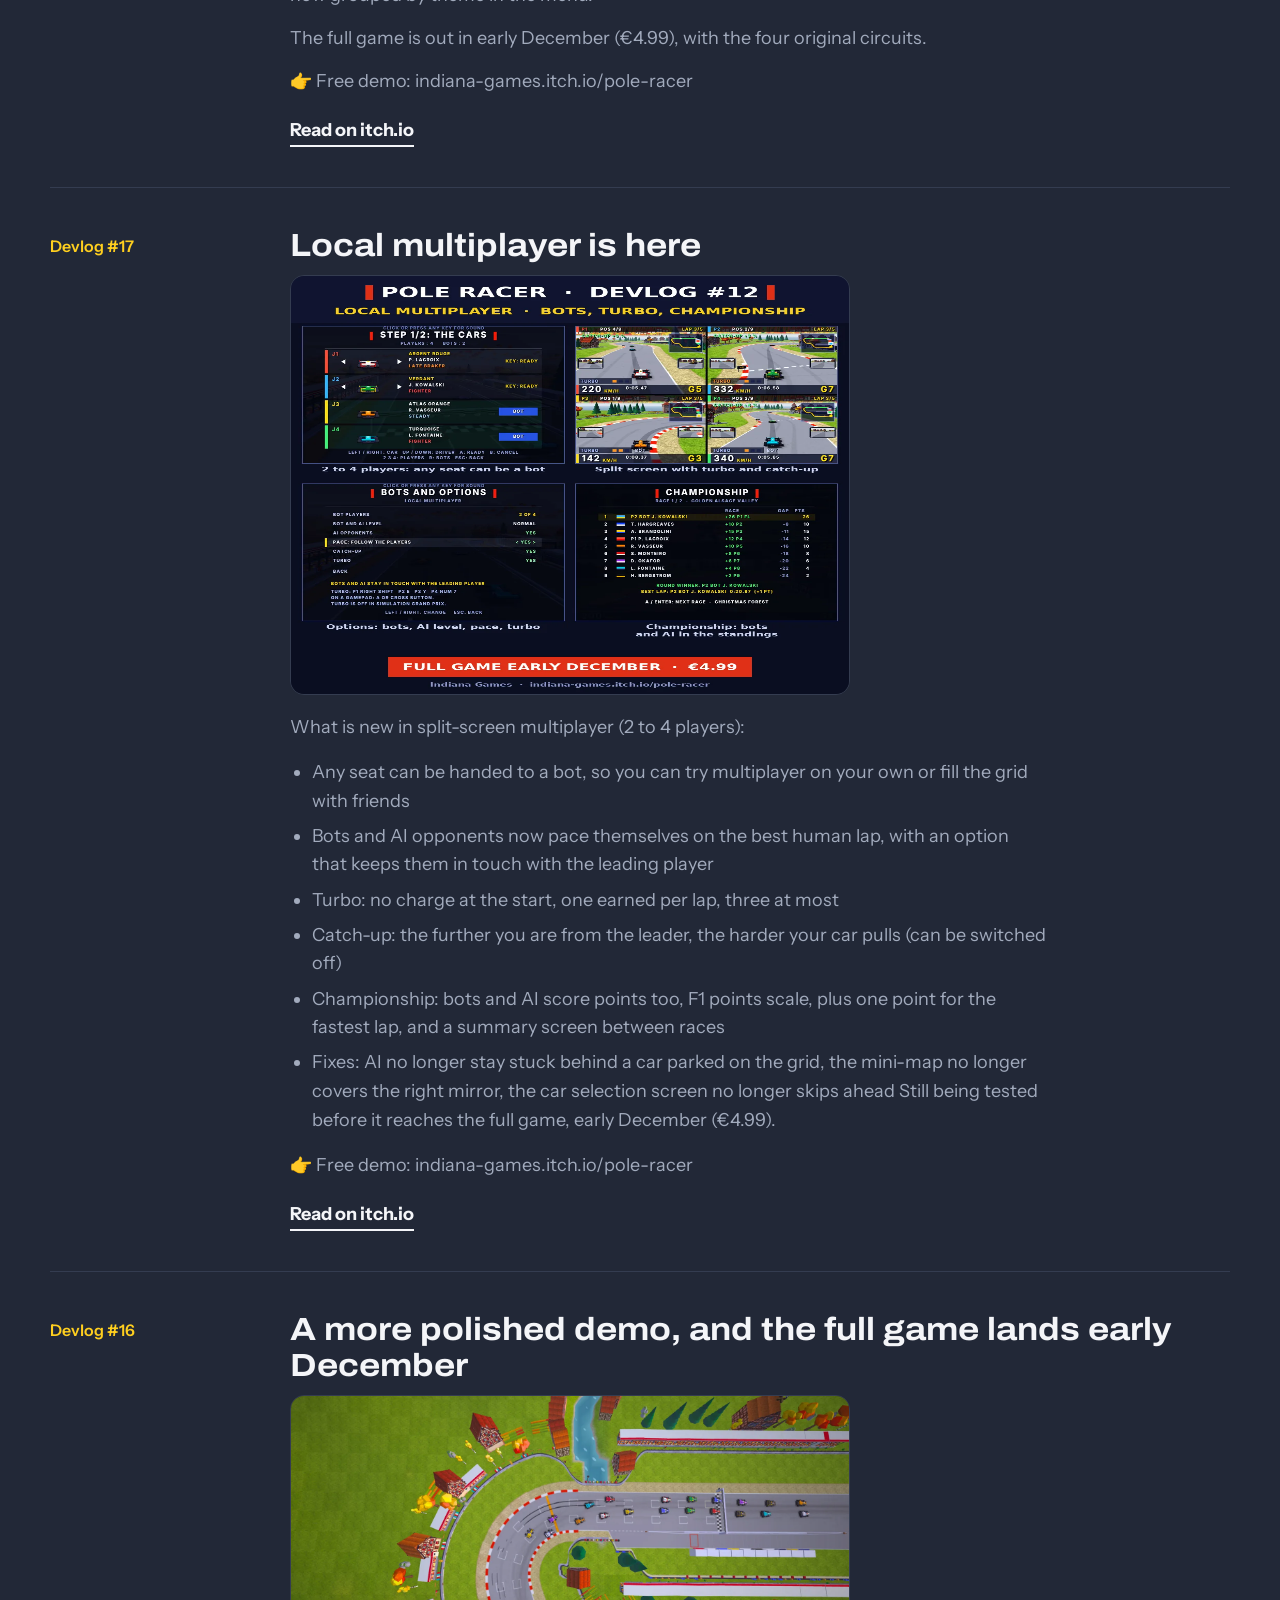
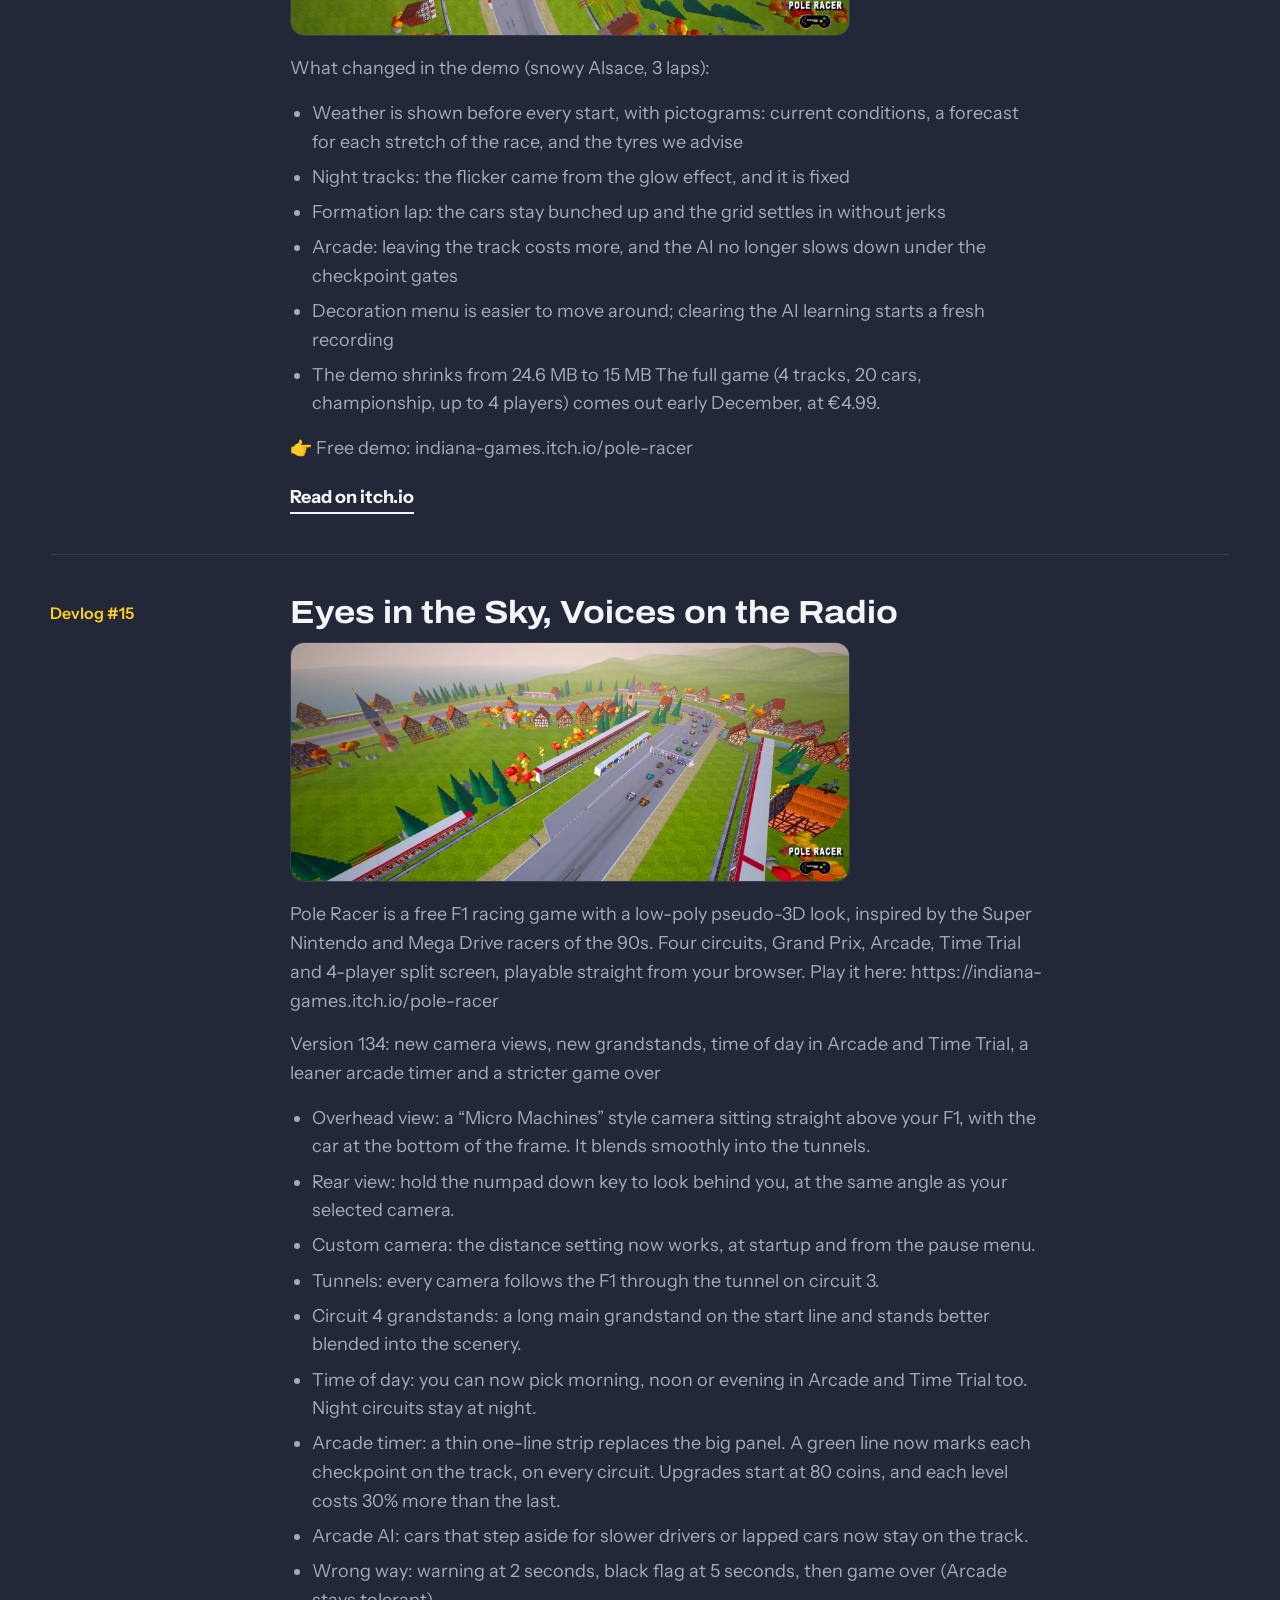
==== commit 9522ea27: "Add files via upload" ====
--- a/index.html
+++ b/index.html
@@ -14,7 +14,7 @@
 <link rel="preconnect" href="https://fonts.googleapis.com">
 <link rel="preconnect" href="https://fonts.gstatic.com" crossorigin>
 <link href="https://fonts.googleapis.com/css2?family=Archivo:ital,wdth,wght@0,62..125,100..900;1,62..125,100..900&family=Cairo:wght@500;700&family=Instrument+Sans:wght@400;500;600&display=swap" rel="stylesheet">
-<link rel="stylesheet" href="style.css?v=4">
+<link rel="stylesheet" href="style.css?v=5">
 </head>
 <body>
 <a class="skip" href="#jeu" data-i18n="skip">Aller au contenu</a>
@@ -60,6 +60,7 @@
       <div>
         <h2 class="h2" data-i18n="h_game">Le jeu</h2>
         <div id="about" class="lead"></div>
+        <div id="gameShort" class="game-short" hidden></div>
       </div>
       <ul id="features" class="features"></ul>
     </div>
@@ -130,6 +131,6 @@
   <p>© <span id="year"></span> Pole Racer — <span data-i18n="made_by">un jeu</span> <a href="https://indianagames.pages.dev">Indiana Games</a></p>
 </footer>
 
-<script src="app.js?v=4"></script>
+<script src="app.js?v=5"></script>
 </body>
 </html>
--- a/style.css
+++ b/style.css
@@ -235,3 +235,8 @@
 .video-small.is-short{aspect-ratio:auto;background:none;border:0;overflow:visible;max-width:320px}
 .video-small.is-short iframe{position:static;aspect-ratio:9/16;height:auto;border-radius:14px;border:1px solid var(--line);background:#000}
 .video-title{color:var(--muted);font-size:15px;margin-top:10px}
+
+/* Short dans la partie « Le jeu » */
+.game-short{margin-top:40px;max-width:300px}
+.game-short iframe{display:block;width:100%;aspect-ratio:9/16;border:1px solid var(--line);border-radius:18px;background:#000;box-shadow:0 30px 70px -30px rgba(0,0,0,.7)}
+@media (max-width:900px){.game-short{margin-inline:auto;max-width:280px}}
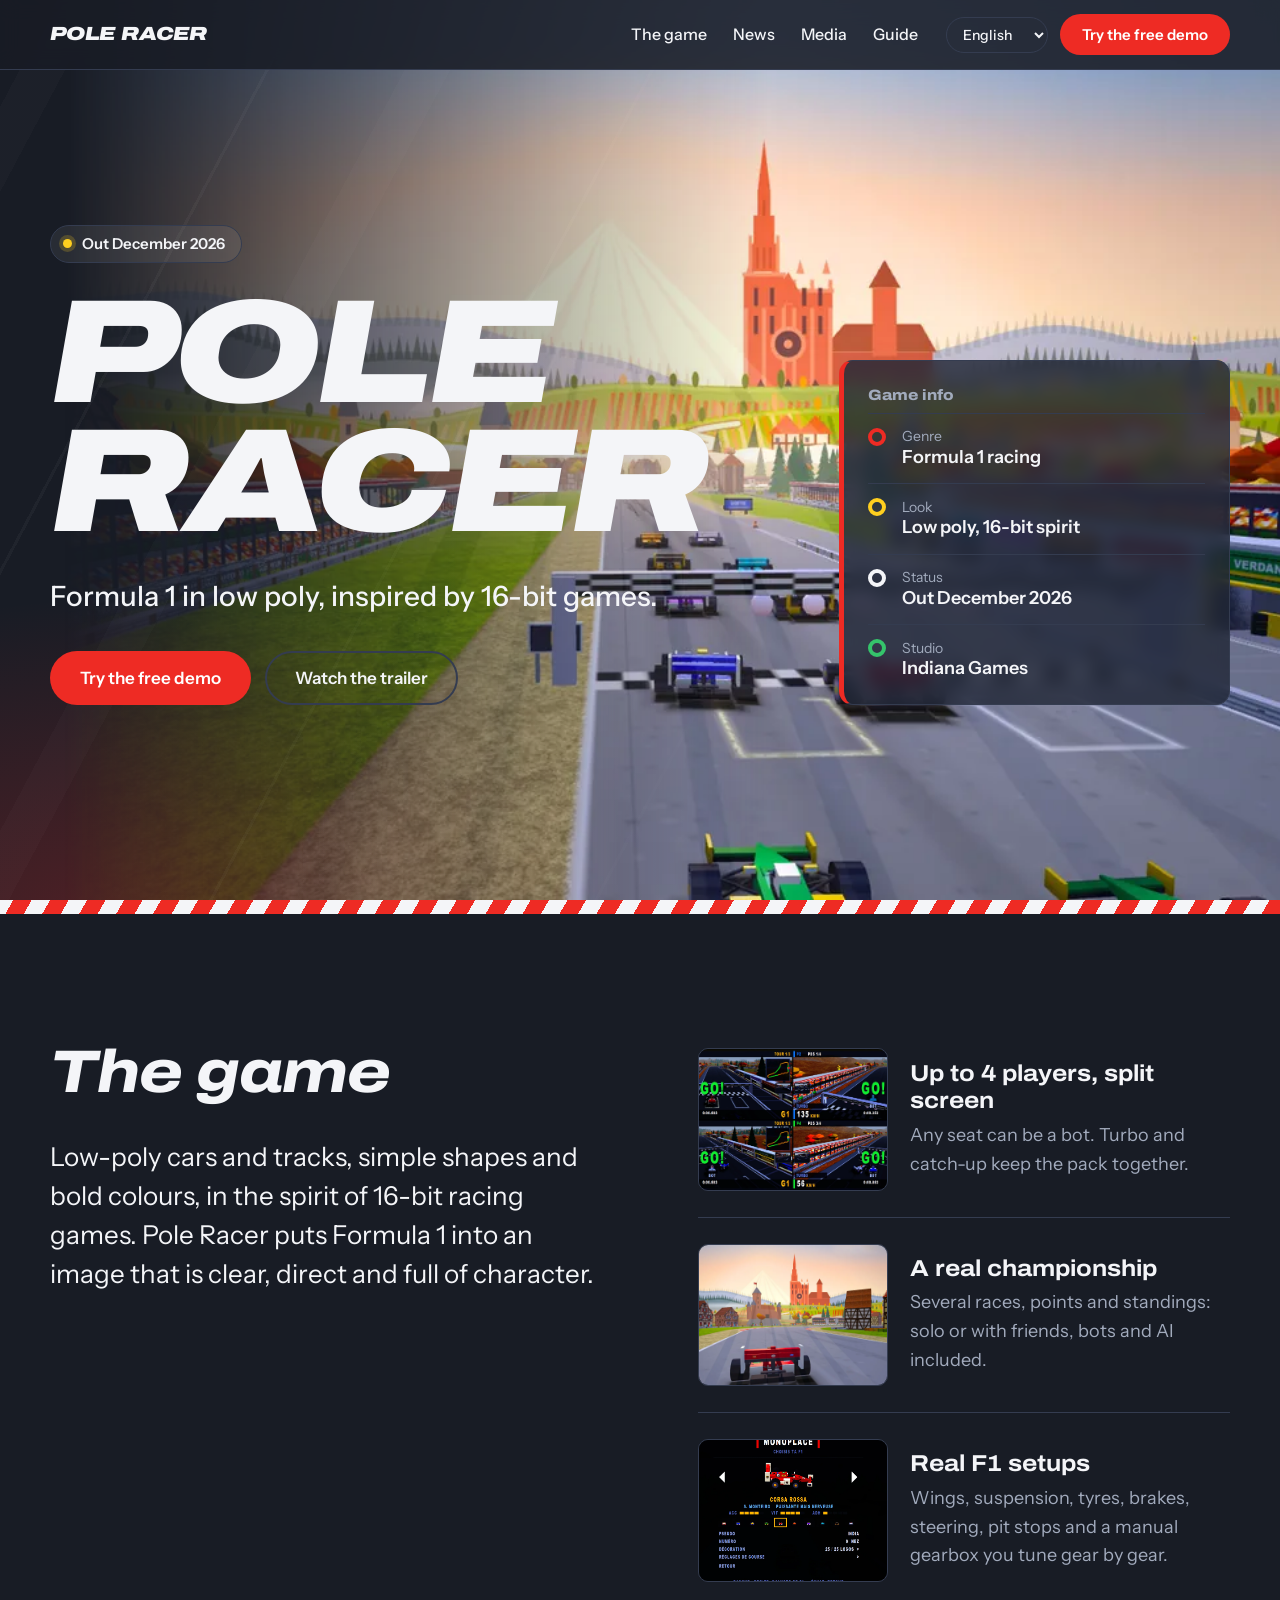
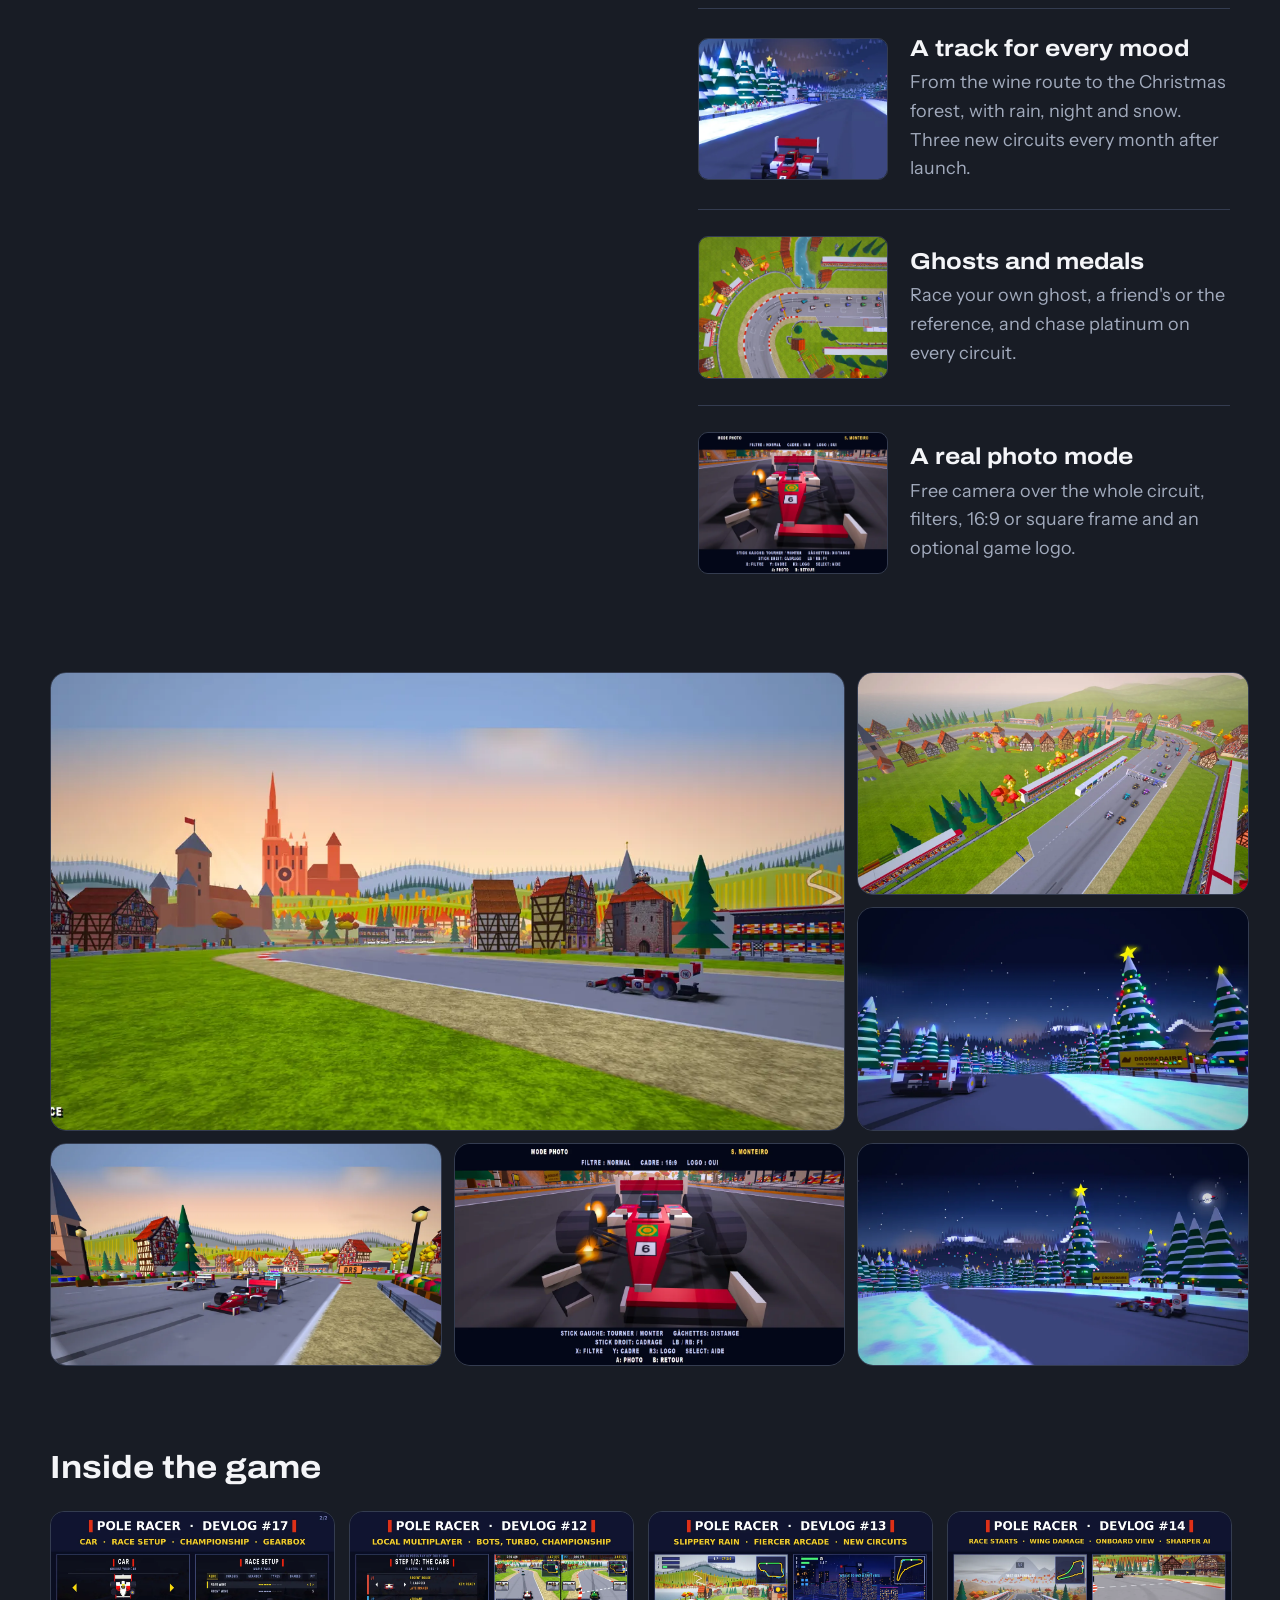
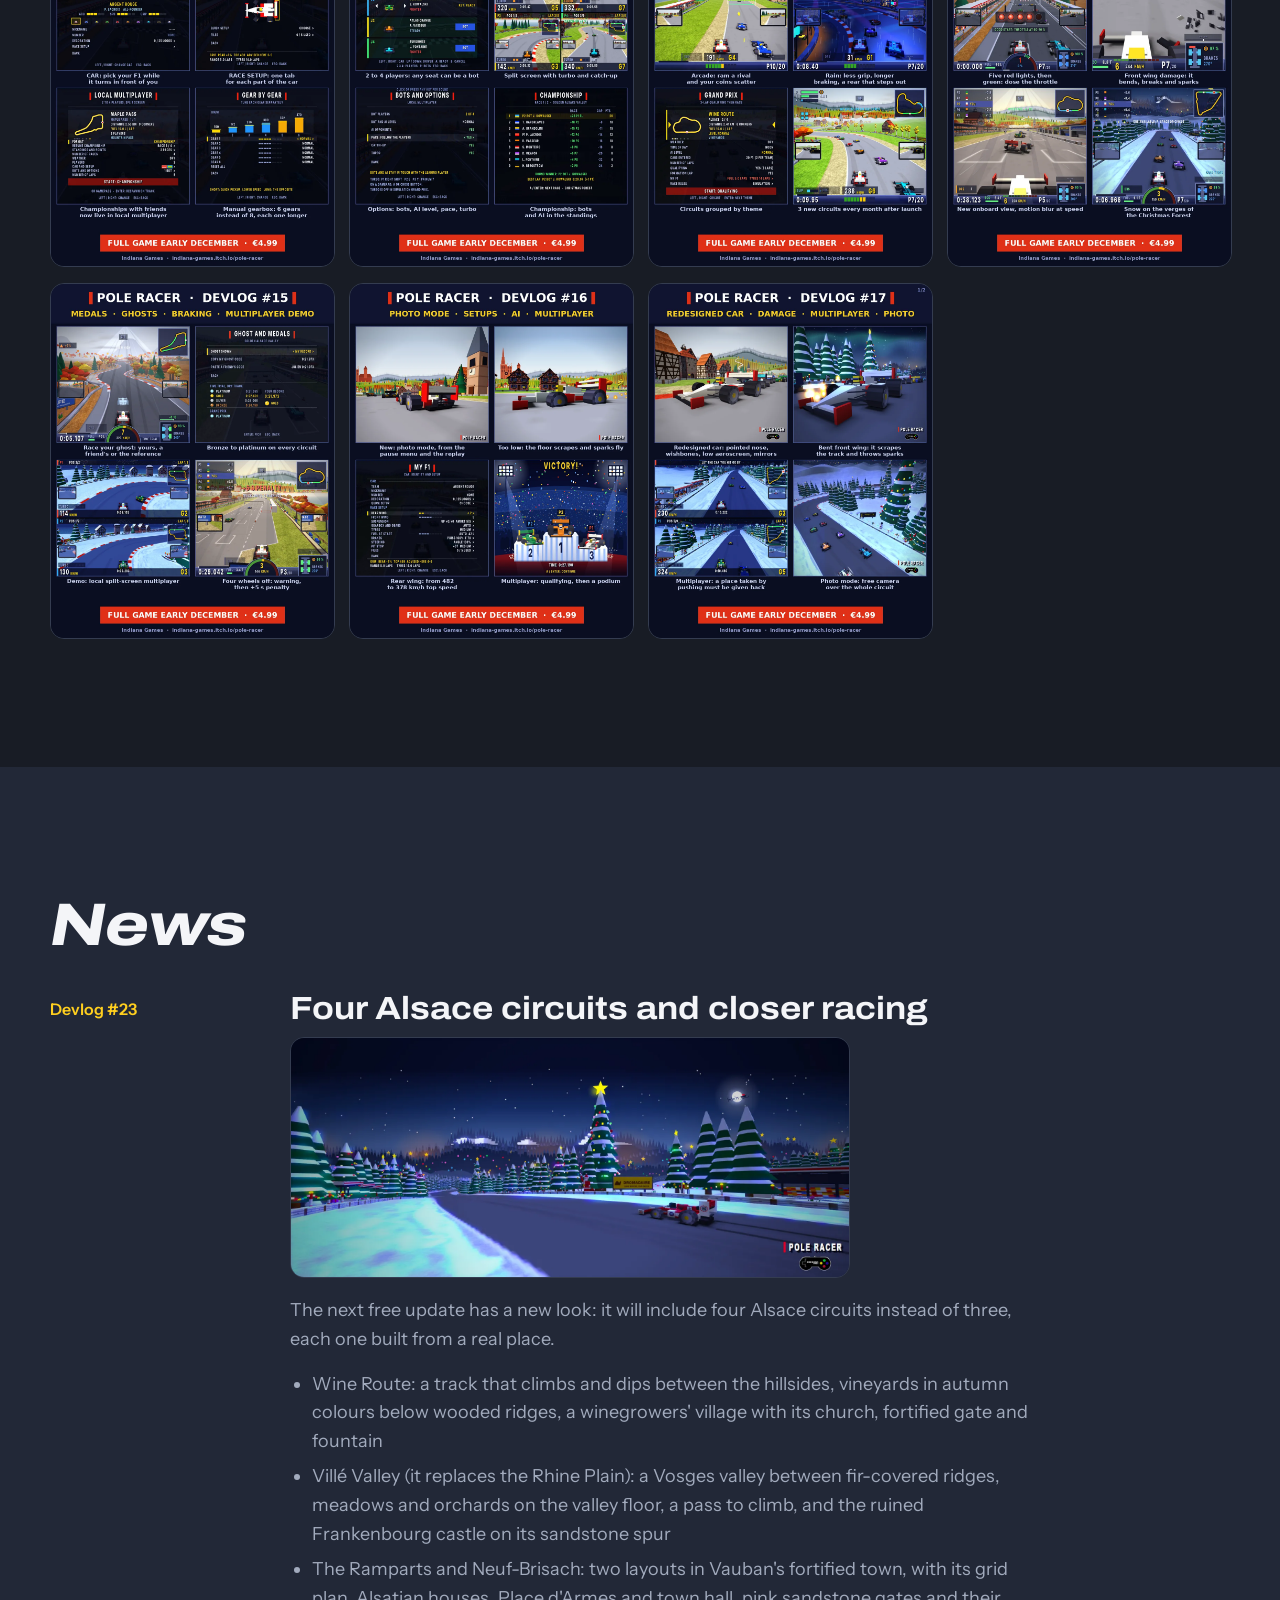
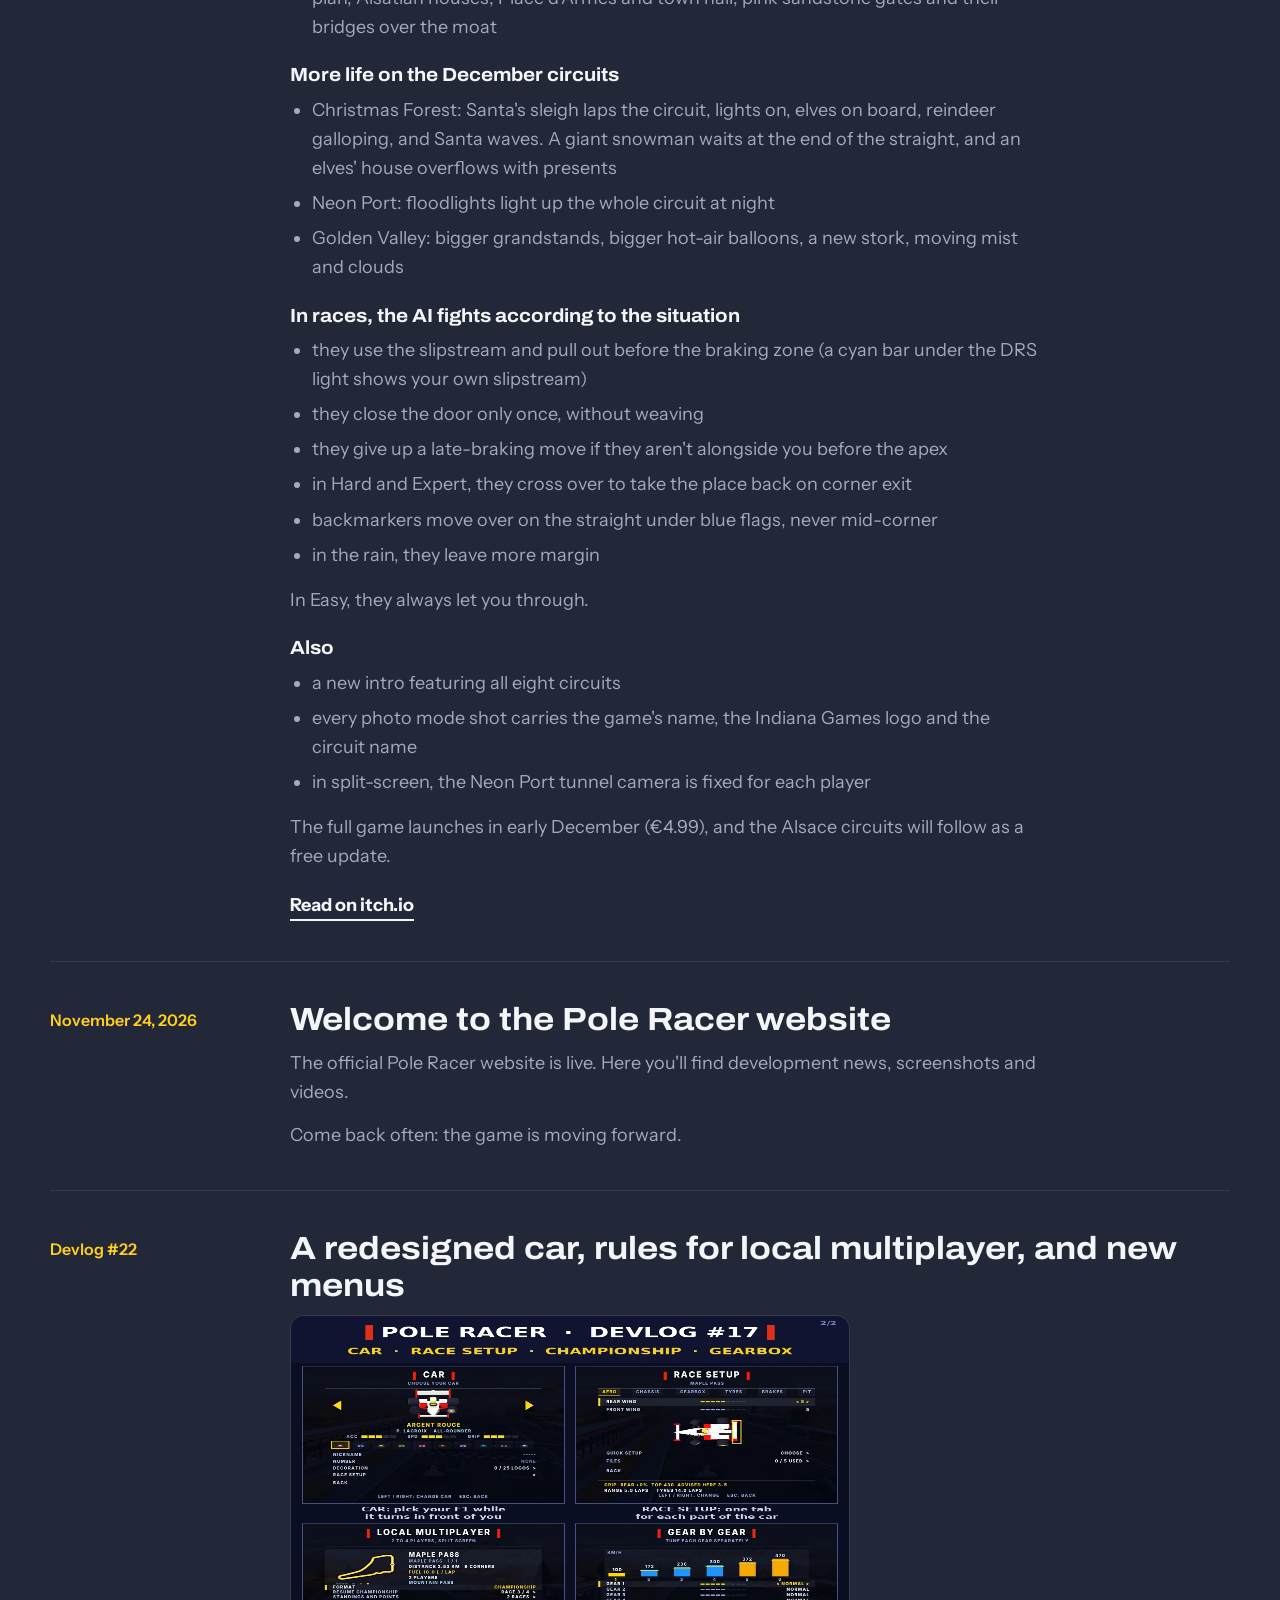
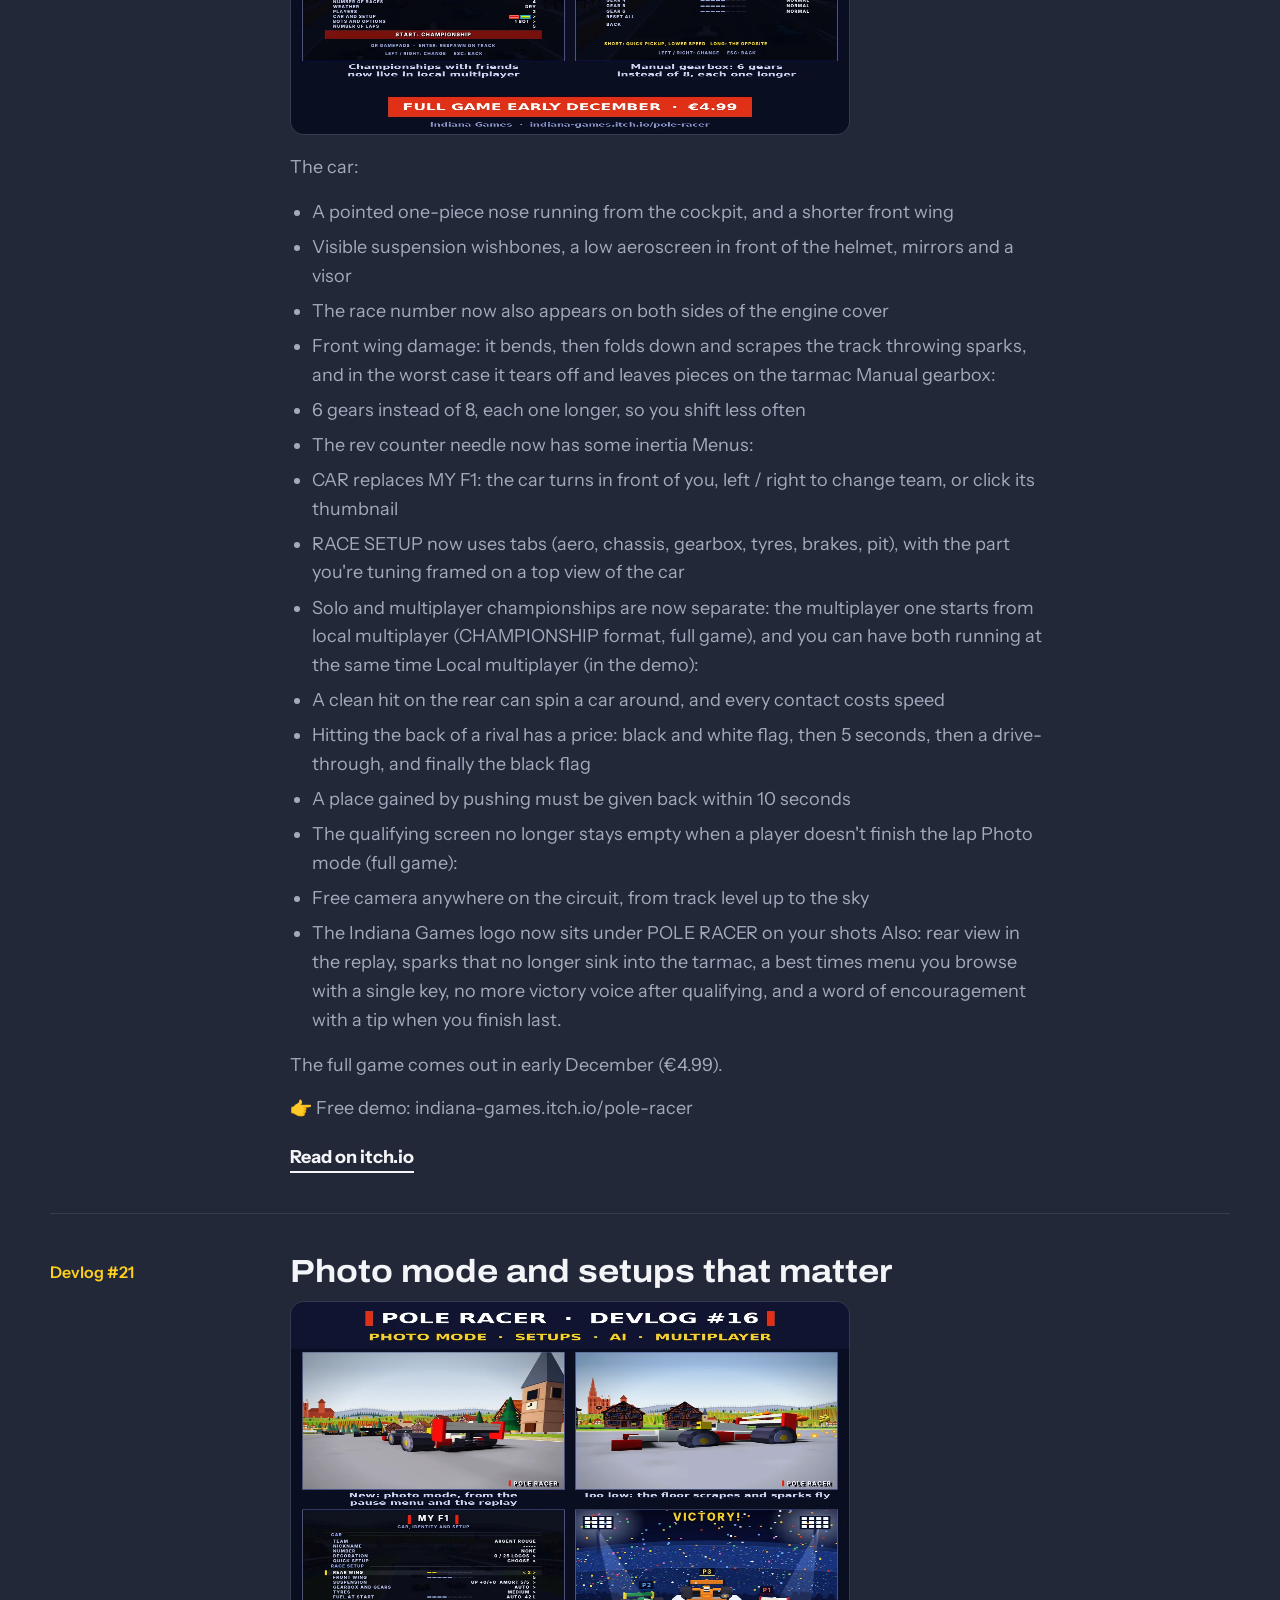
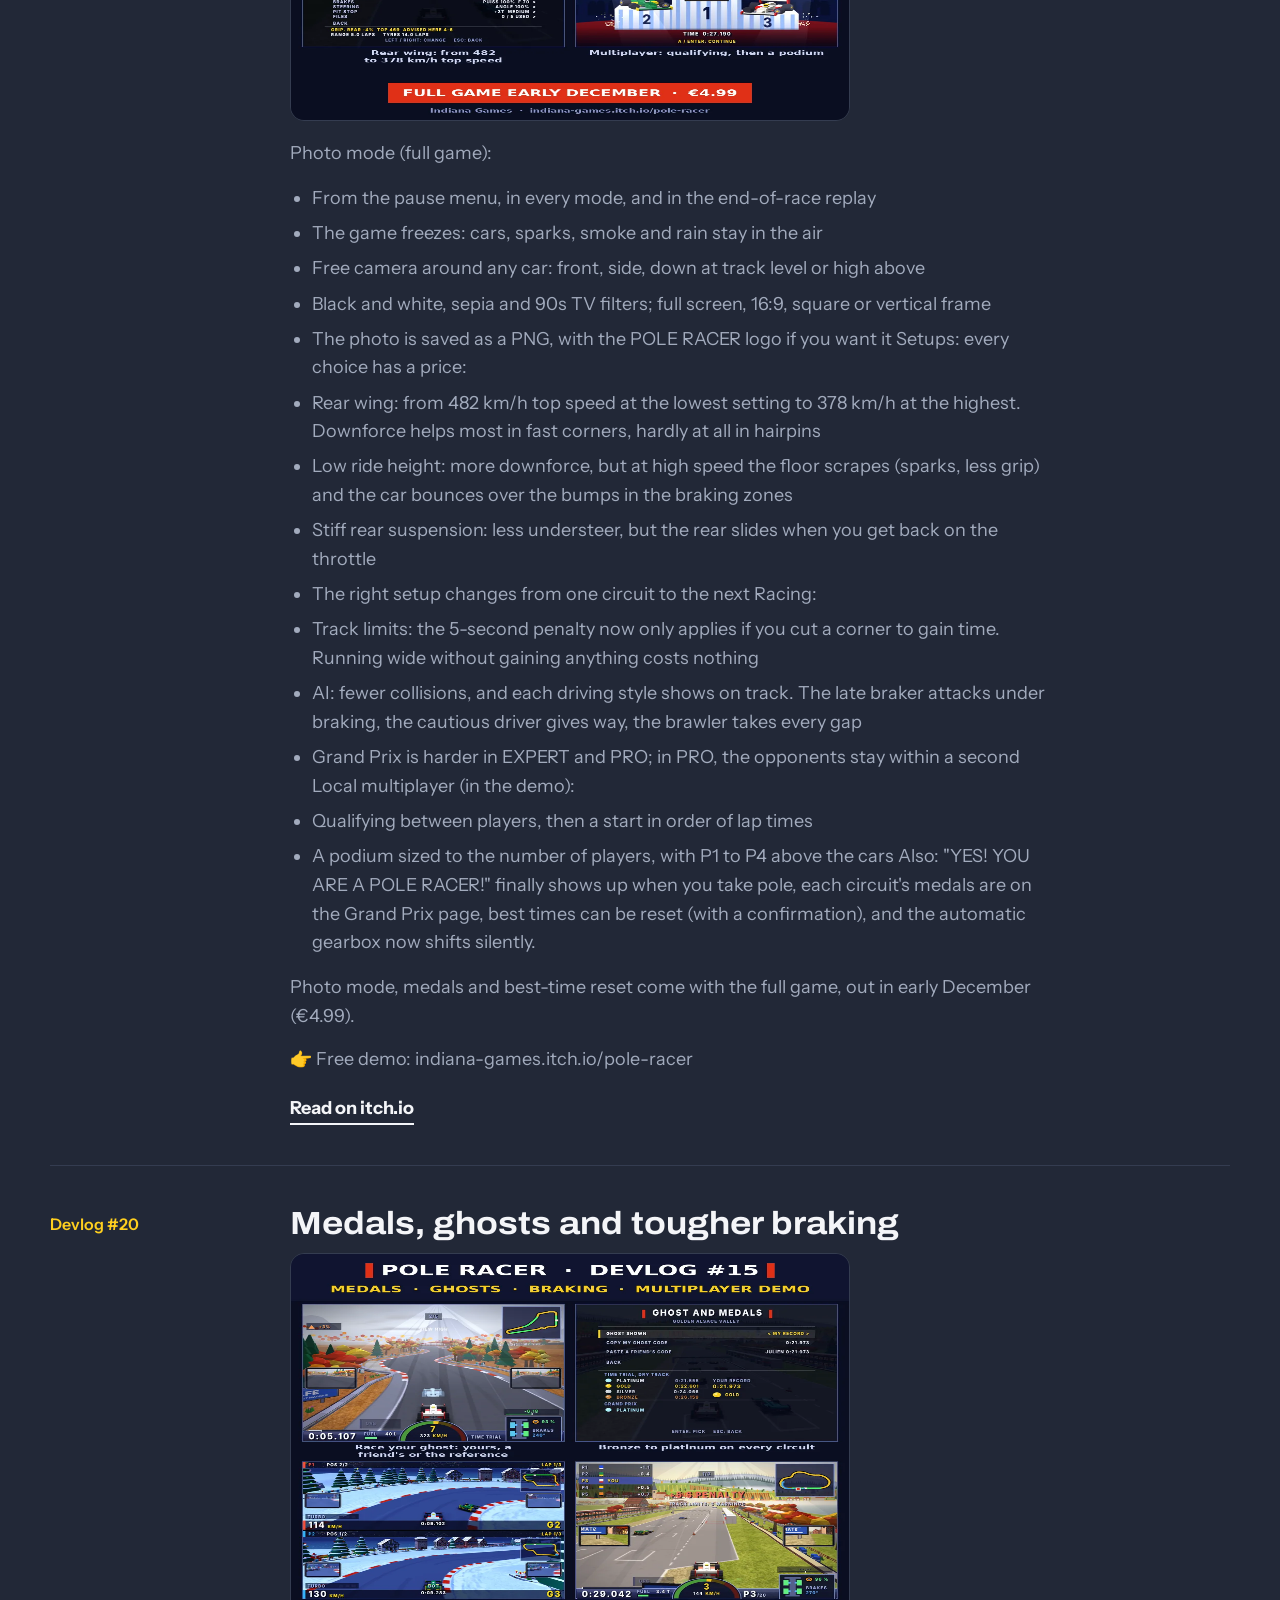
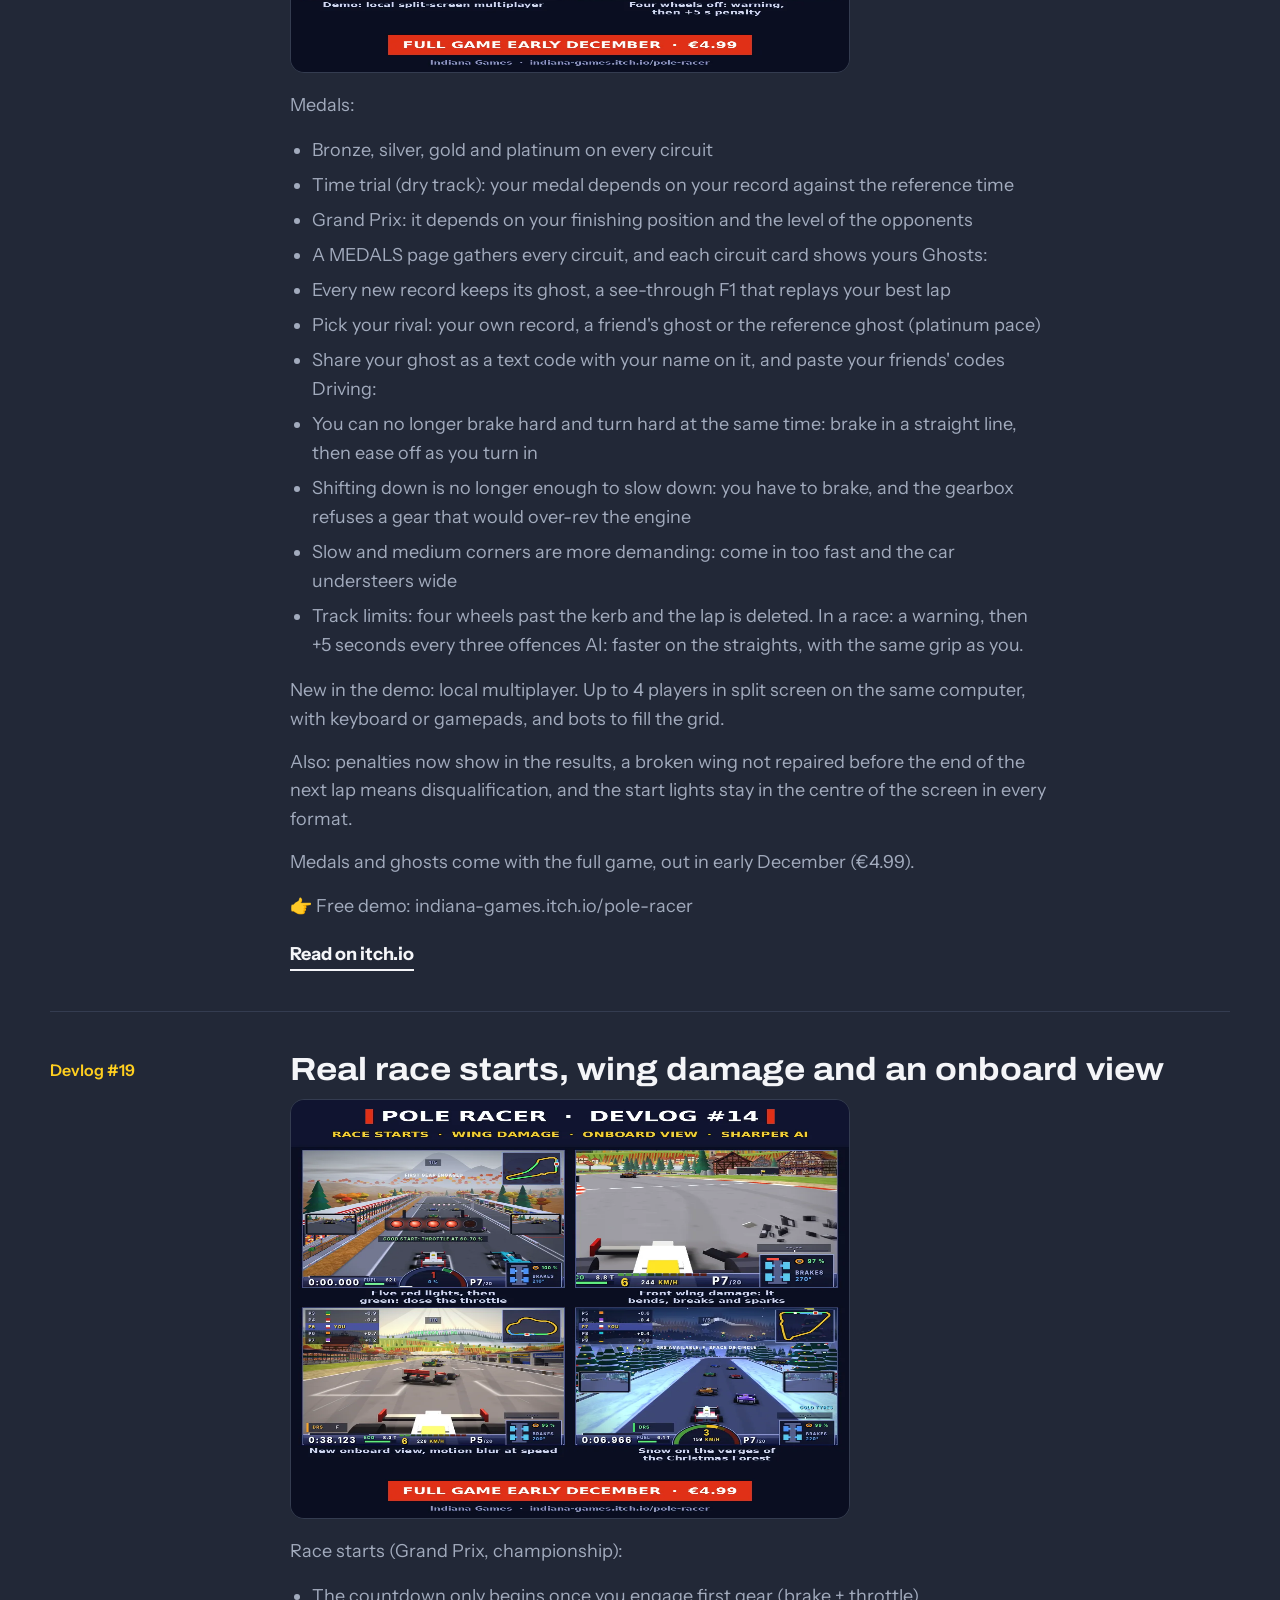
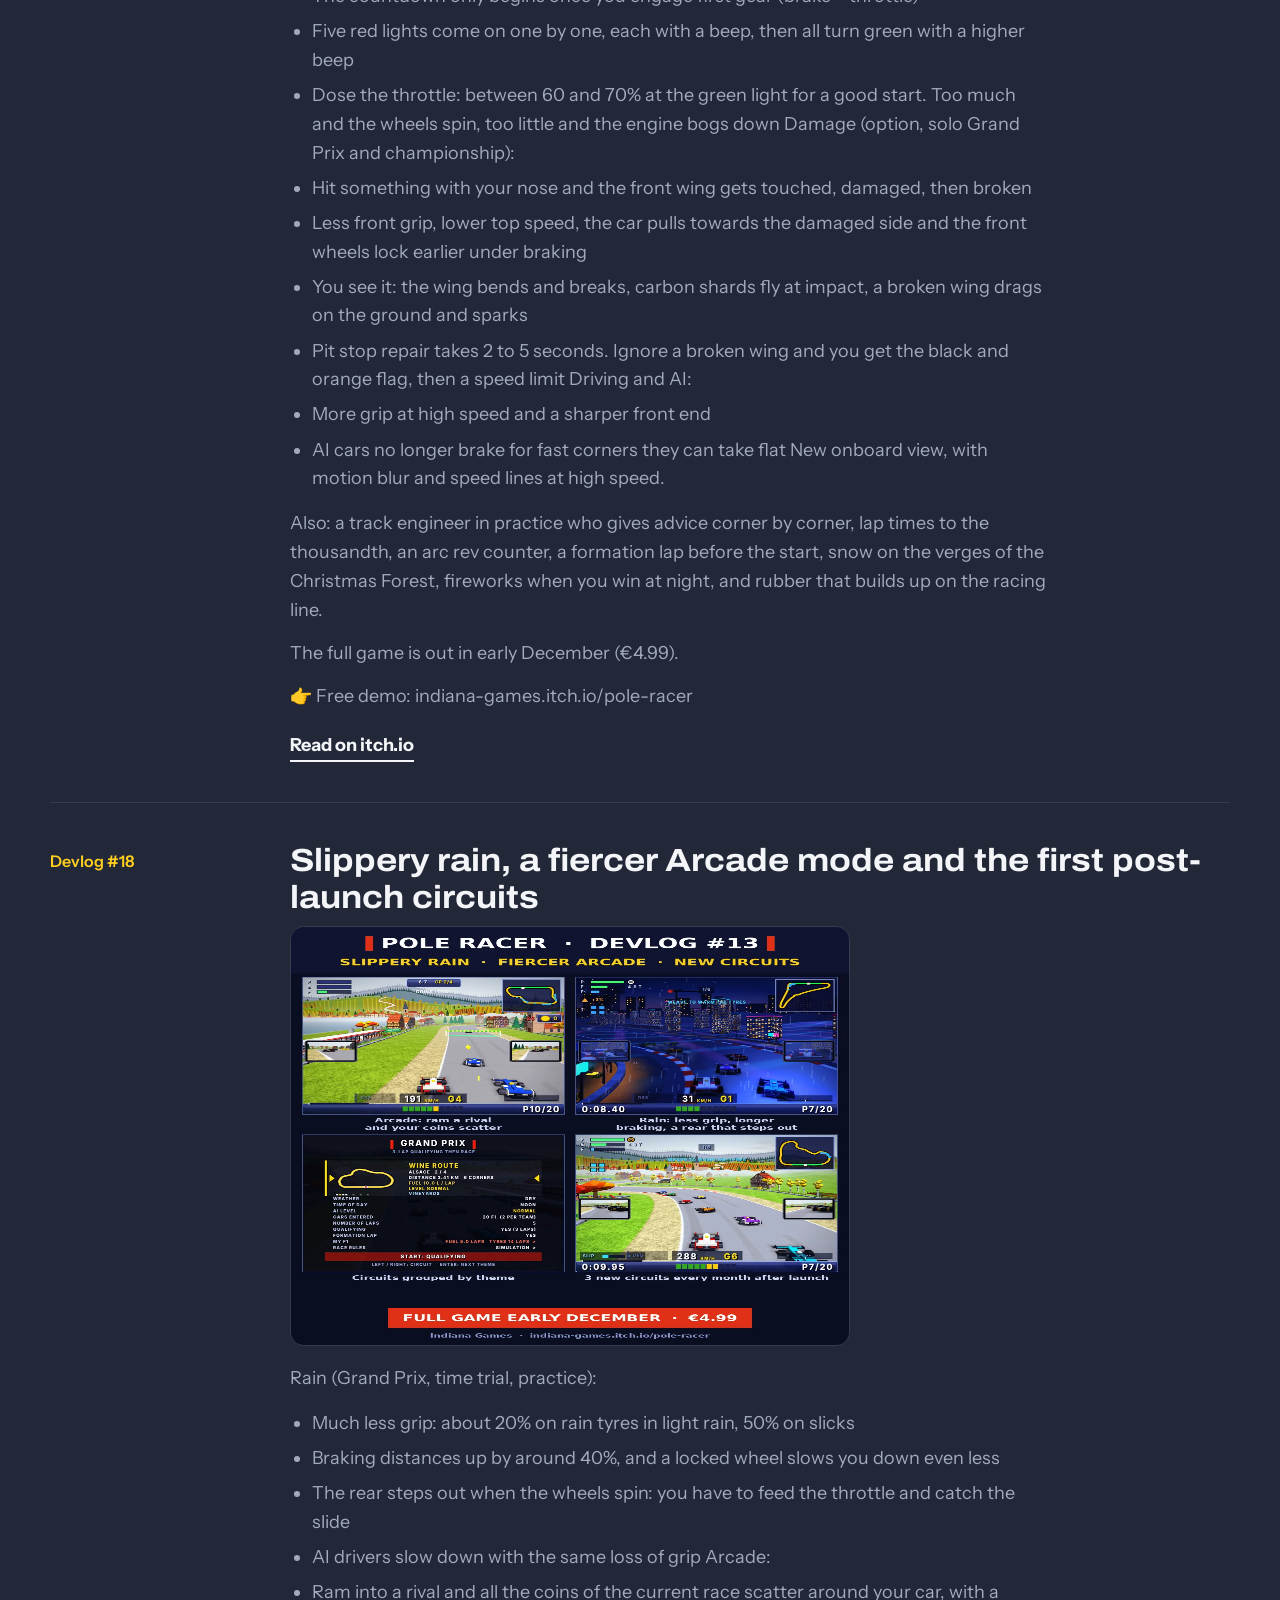
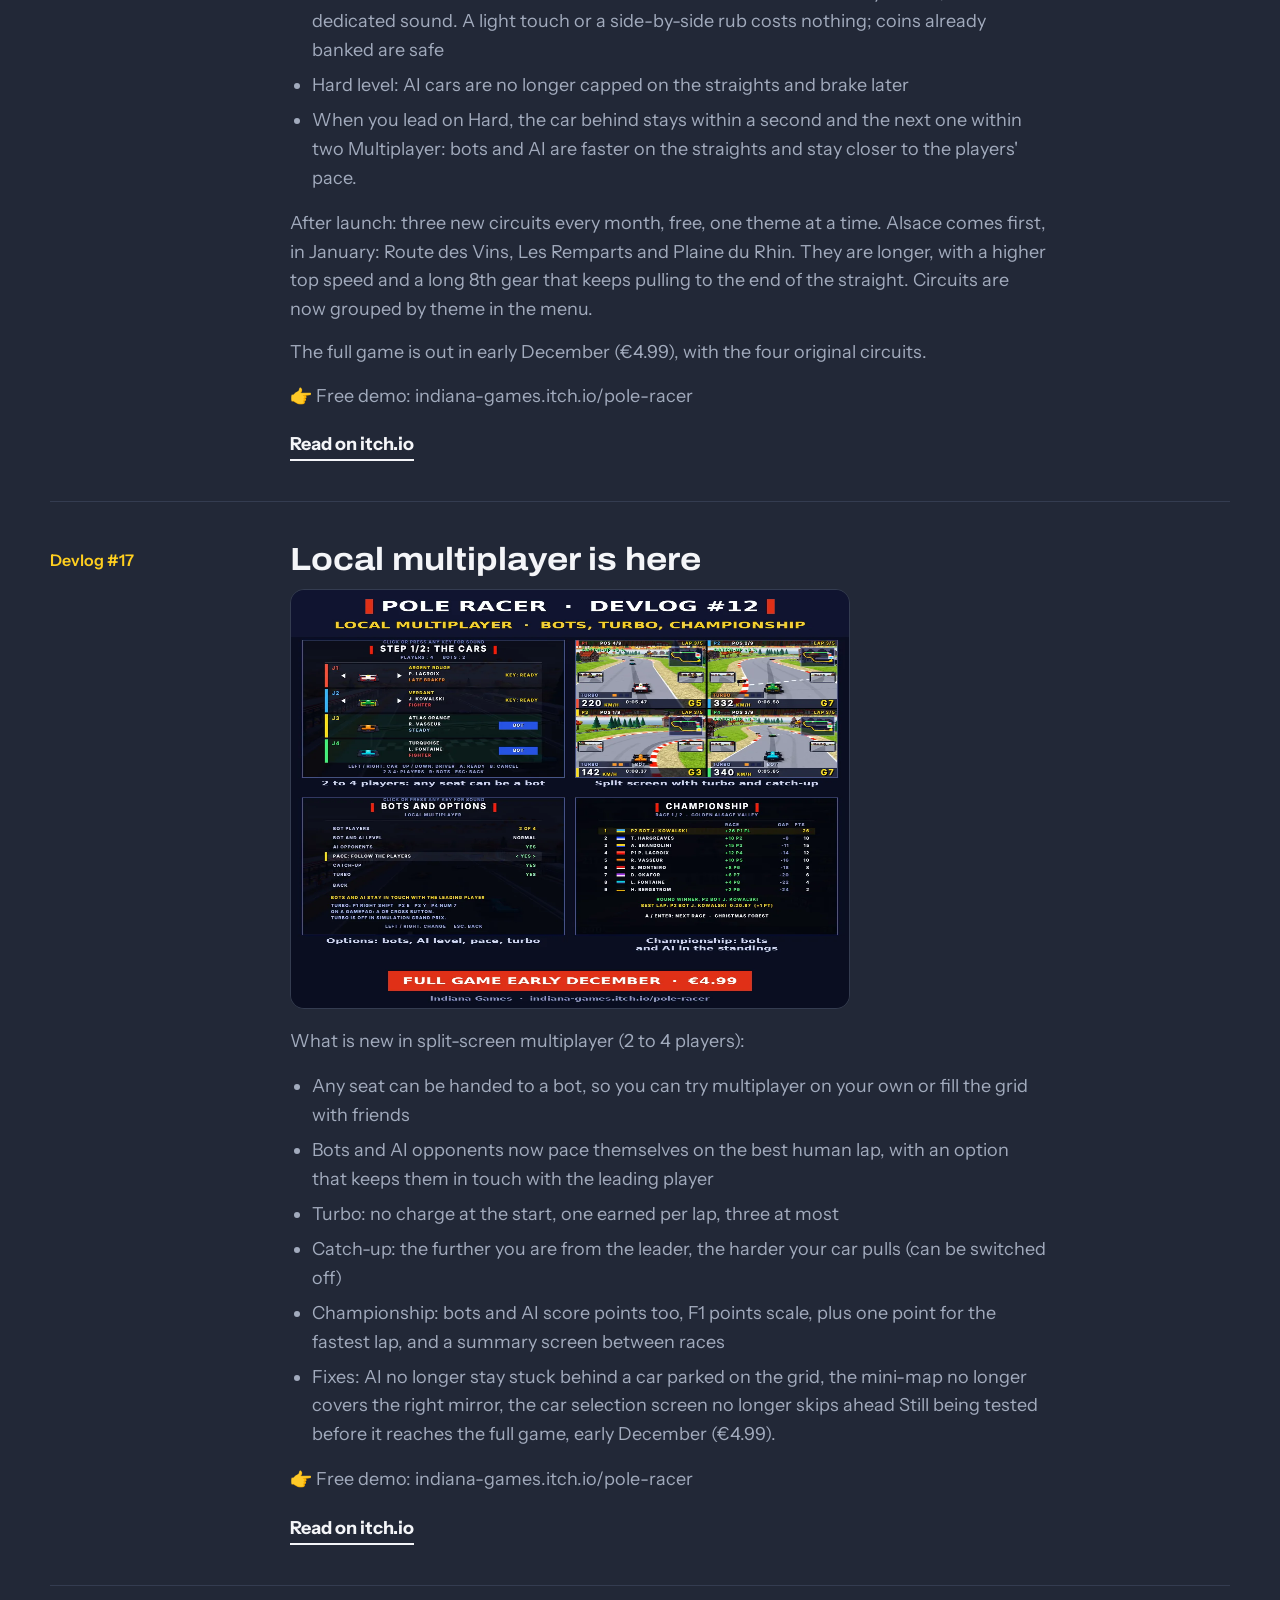
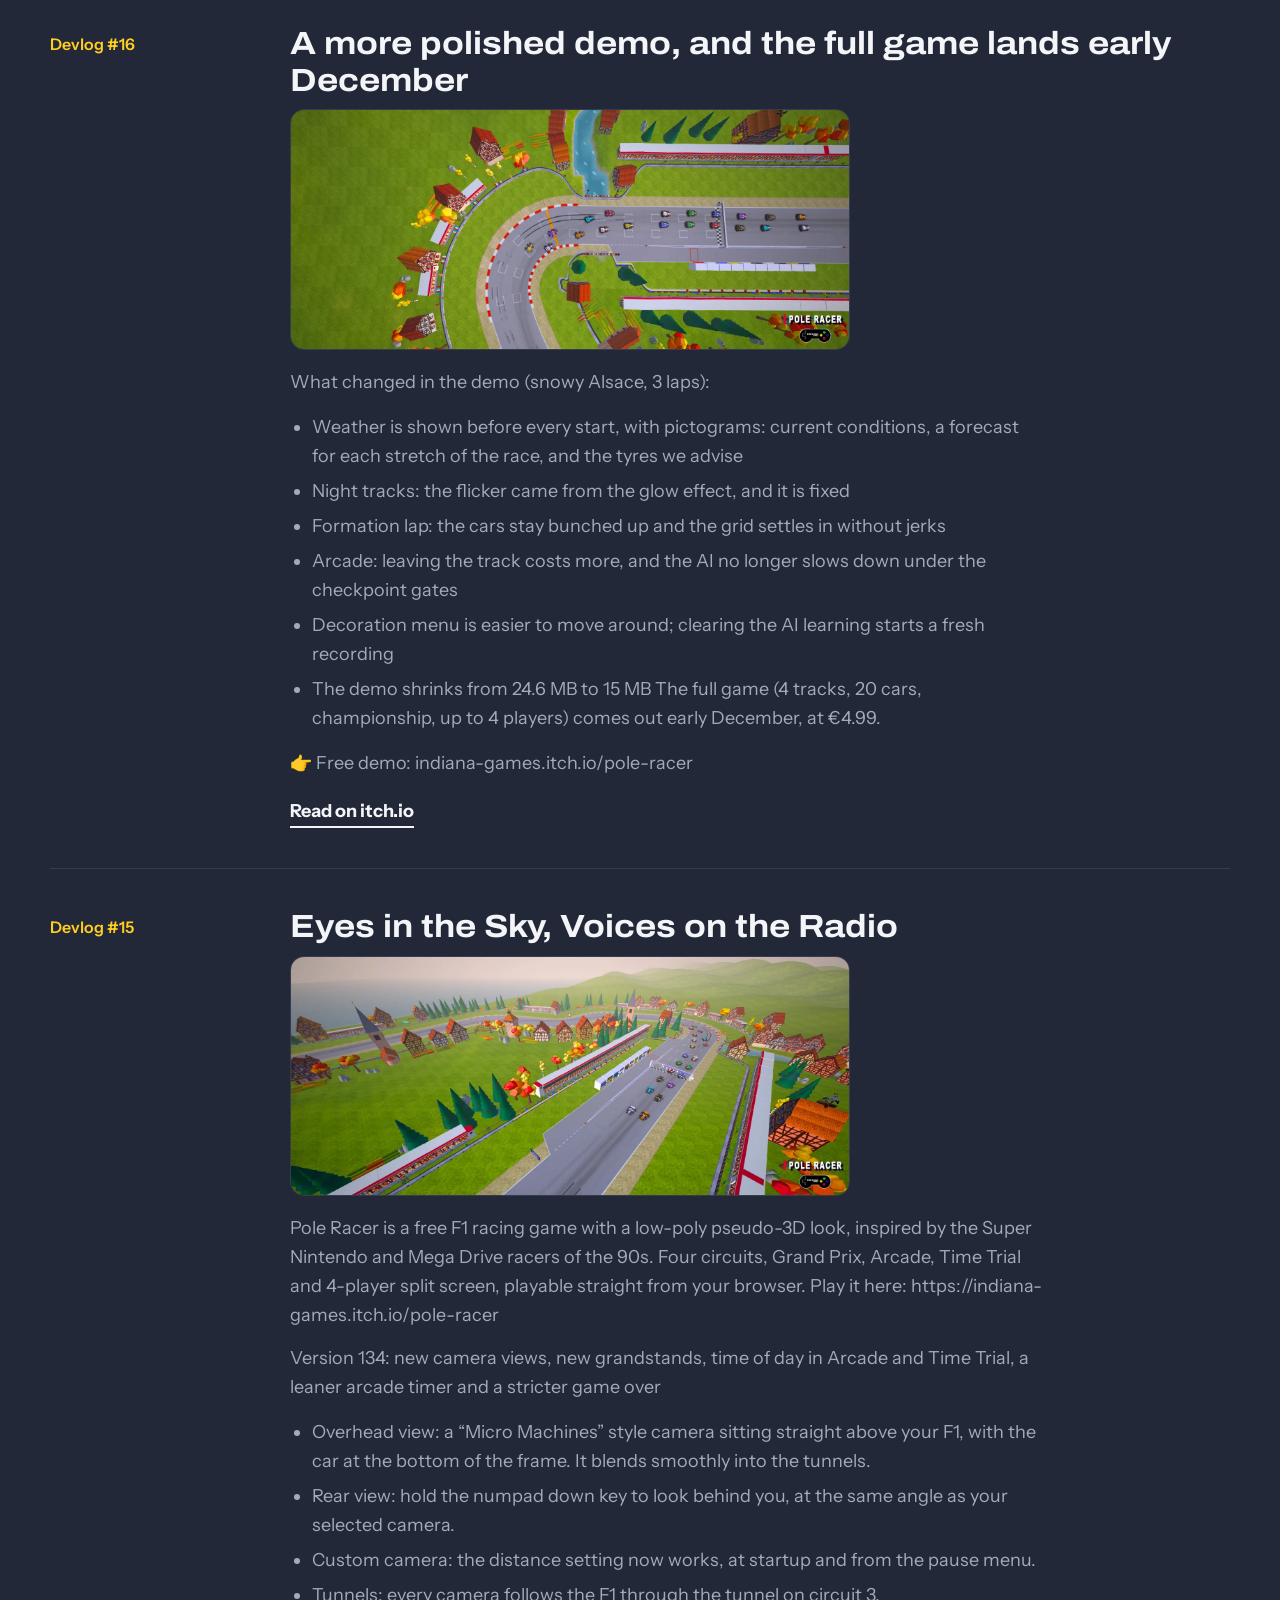
==== commit 74247b67: "Add files via upload" ====
--- a/index.html
+++ b/index.html
@@ -14,7 +14,7 @@
 <link rel="preconnect" href="https://fonts.googleapis.com">
 <link rel="preconnect" href="https://fonts.gstatic.com" crossorigin>
 <link href="https://fonts.googleapis.com/css2?family=Archivo:ital,wdth,wght@0,62..125,100..900;1,62..125,100..900&family=Cairo:wght@500;700&family=Instrument+Sans:wght@400;500;600&display=swap" rel="stylesheet">
-<link rel="stylesheet" href="style.css?v=5">
+<link rel="stylesheet" href="style.css?v=6">
 </head>
 <body>
 <a class="skip" href="#jeu" data-i18n="skip">Aller au contenu</a>
@@ -60,7 +60,6 @@
       <div>
         <h2 class="h2" data-i18n="h_game">Le jeu</h2>
         <div id="about" class="lead"></div>
-        <div id="gameShort" class="game-short" hidden></div>
       </div>
       <ul id="features" class="features"></ul>
     </div>
@@ -131,6 +130,6 @@
   <p>© <span id="year"></span> Pole Racer — <span data-i18n="made_by">un jeu</span> <a href="https://indianagames.pages.dev">Indiana Games</a></p>
 </footer>
 
-<script src="app.js?v=5"></script>
+<script src="app.js?v=6"></script>
 </body>
 </html>
--- a/style.css
+++ b/style.css
@@ -236,7 +236,10 @@
 .video-small.is-short iframe{position:static;aspect-ratio:9/16;height:auto;border-radius:14px;border:1px solid var(--line);background:#000}
 .video-title{color:var(--muted);font-size:15px;margin-top:10px}
 
-/* Short dans la partie « Le jeu » */
-.game-short{margin-top:40px;max-width:300px}
-.game-short iframe{display:block;width:100%;aspect-ratio:9/16;border:1px solid var(--line);border-radius:18px;background:#000;box-shadow:0 30px 70px -30px rgba(0,0,0,.7)}
-@media (max-width:900px){.game-short{margin-inline:auto;max-width:280px}}
+/* Visuels des points forts (partie « Le jeu ») */
+.features li.has-img{display:grid;grid-template-columns:minmax(0,190px) minmax(0,1fr);gap:22px;align-items:center}
+.feat-img{display:block;padding:0;border:1px solid var(--line);border-radius:10px;overflow:hidden;background:#000;cursor:zoom-in;aspect-ratio:4/3}
+.feat-img img{width:100%;height:100%;object-fit:cover;transition:transform .3s ease}
+.feat-img:hover img,.feat-img:focus-visible img{transform:scale(1.05)}
+@media (max-width:560px){.features li.has-img{grid-template-columns:1fr;gap:14px}.feat-img{aspect-ratio:16/9}}
+@media (prefers-reduced-motion:reduce){.feat-img img{transition:none}}
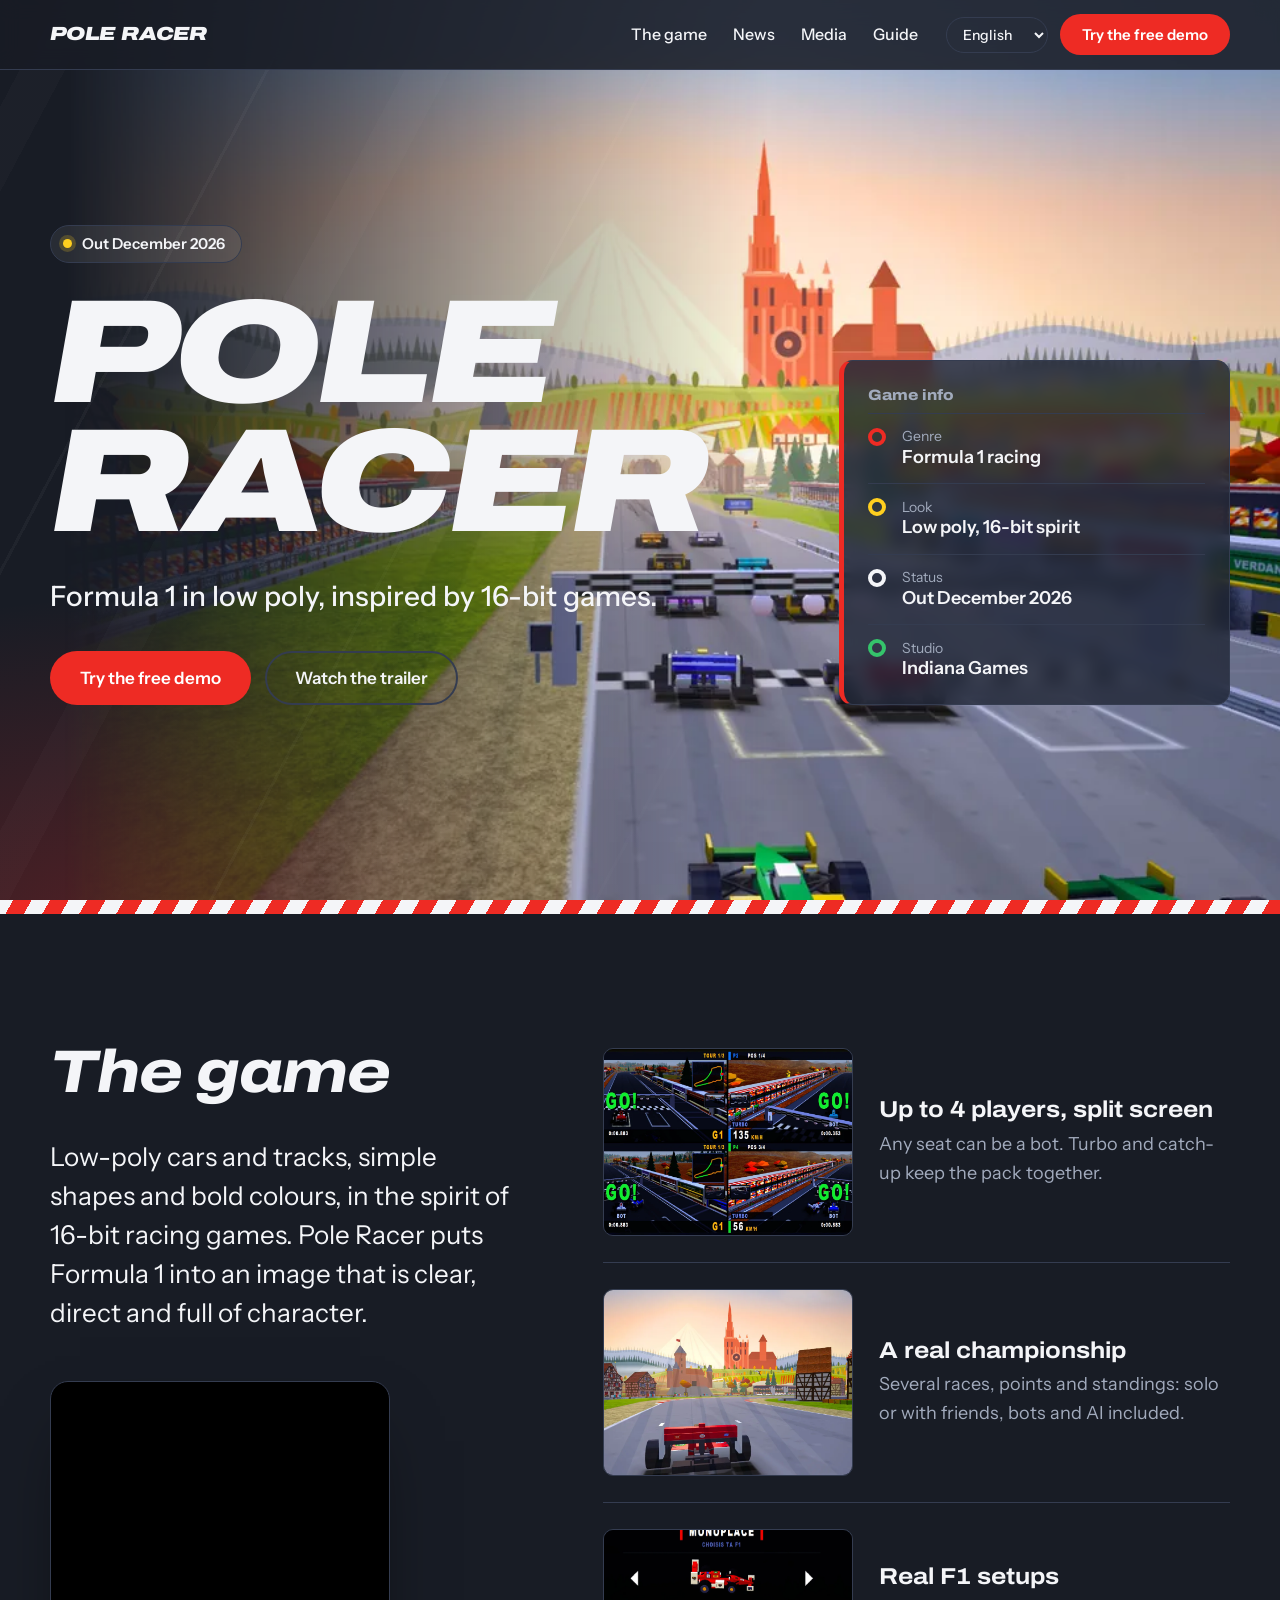
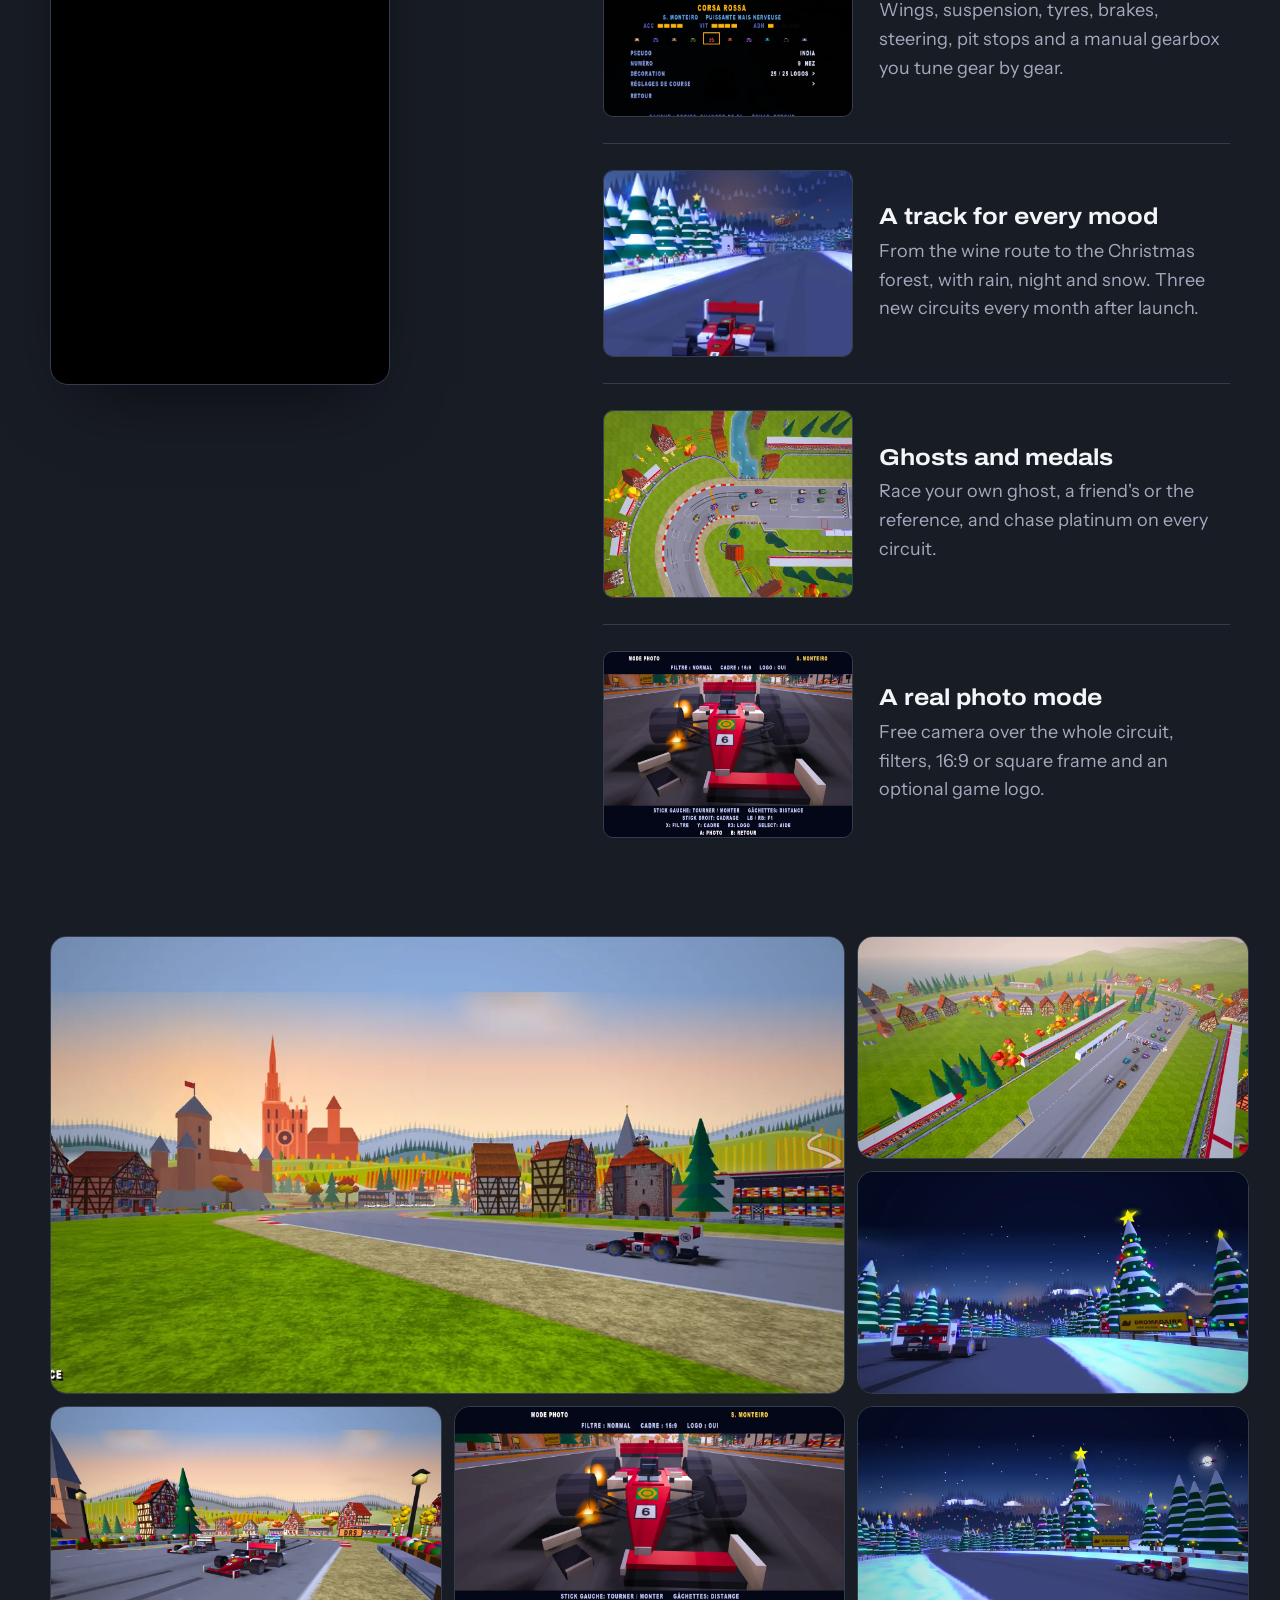
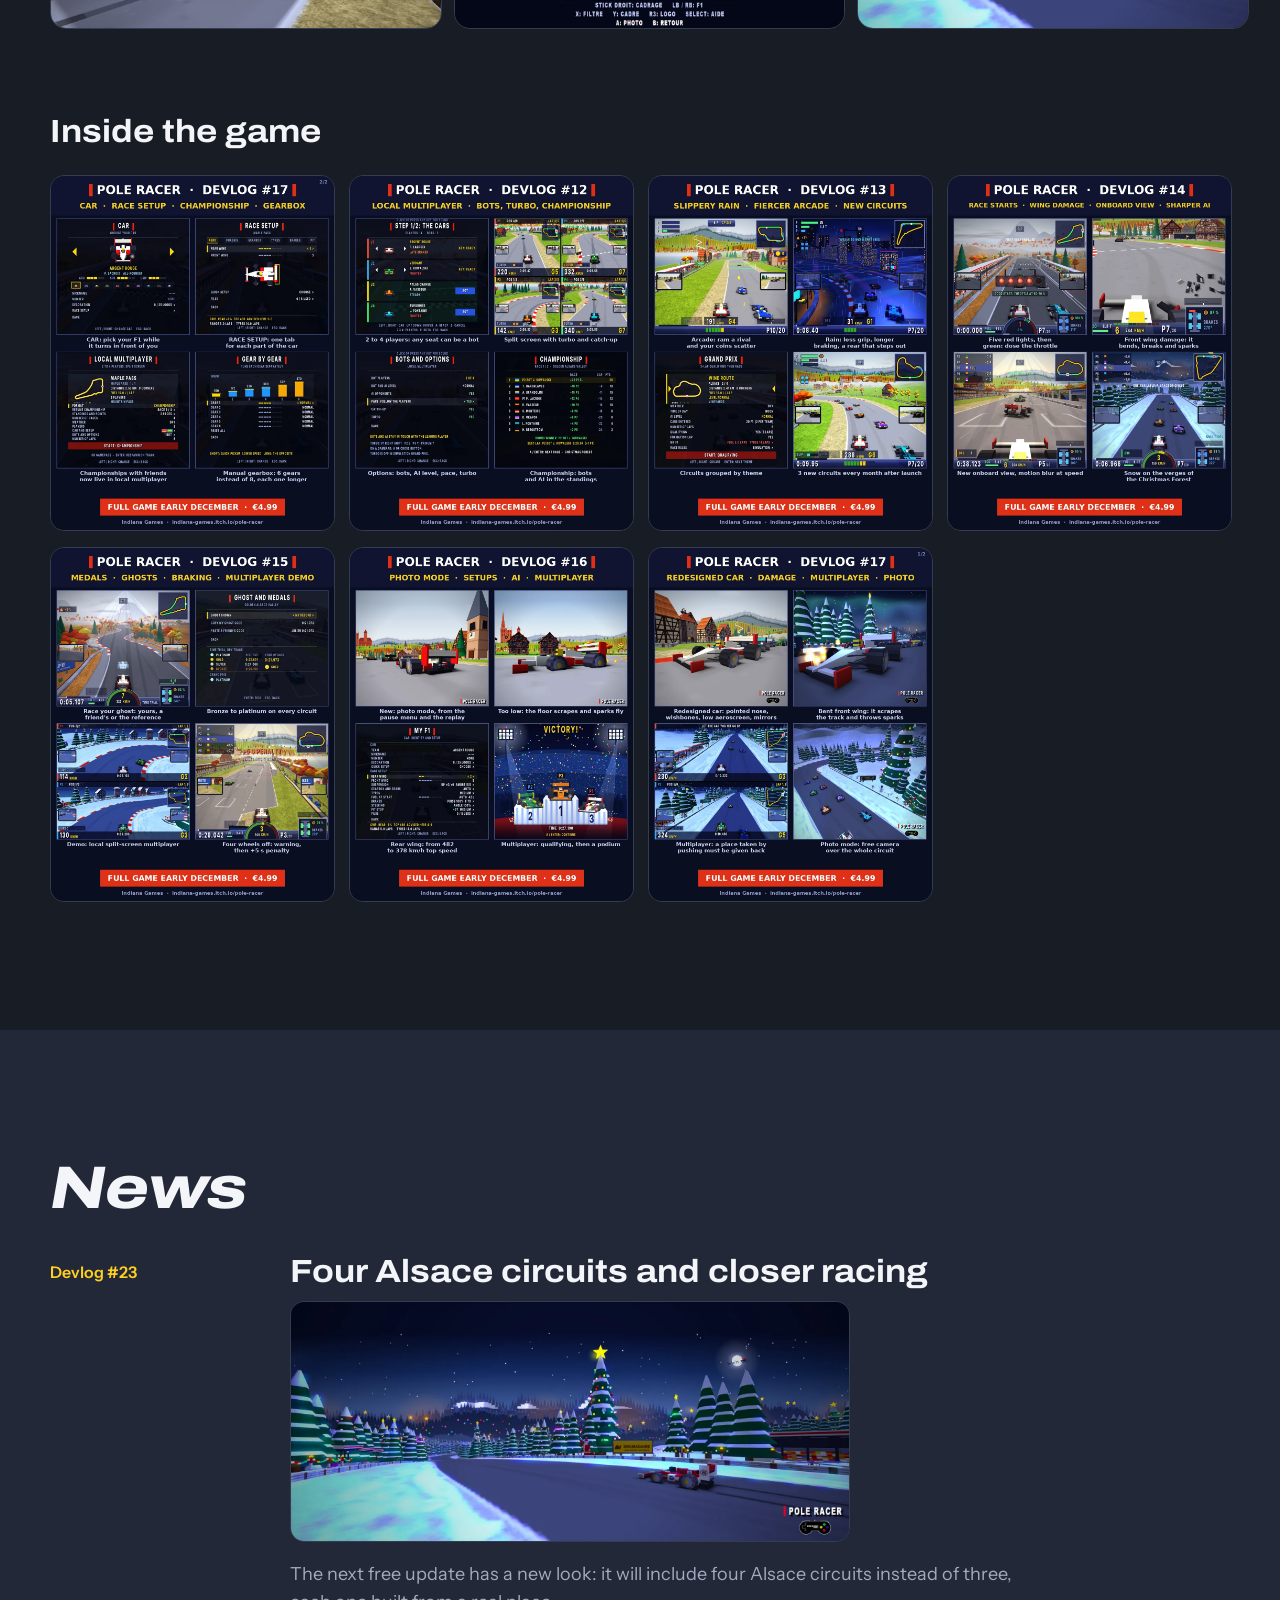
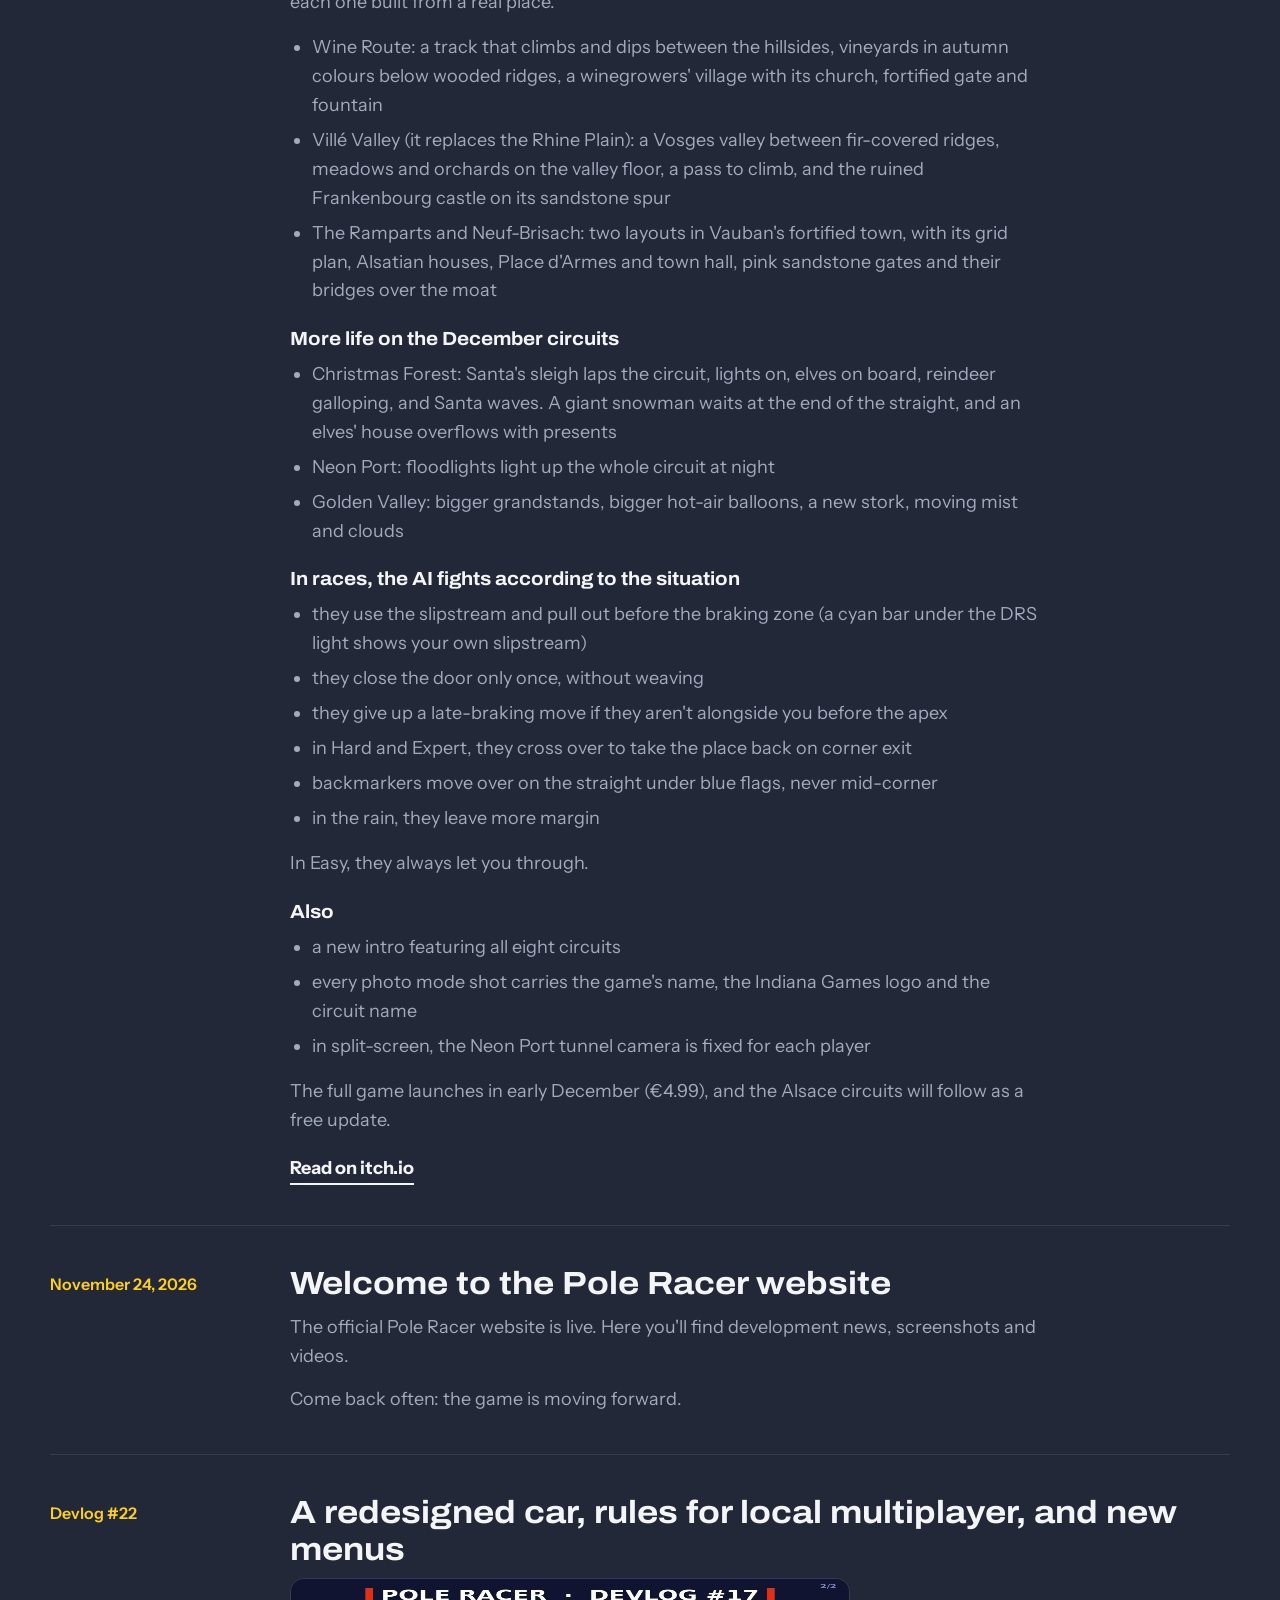
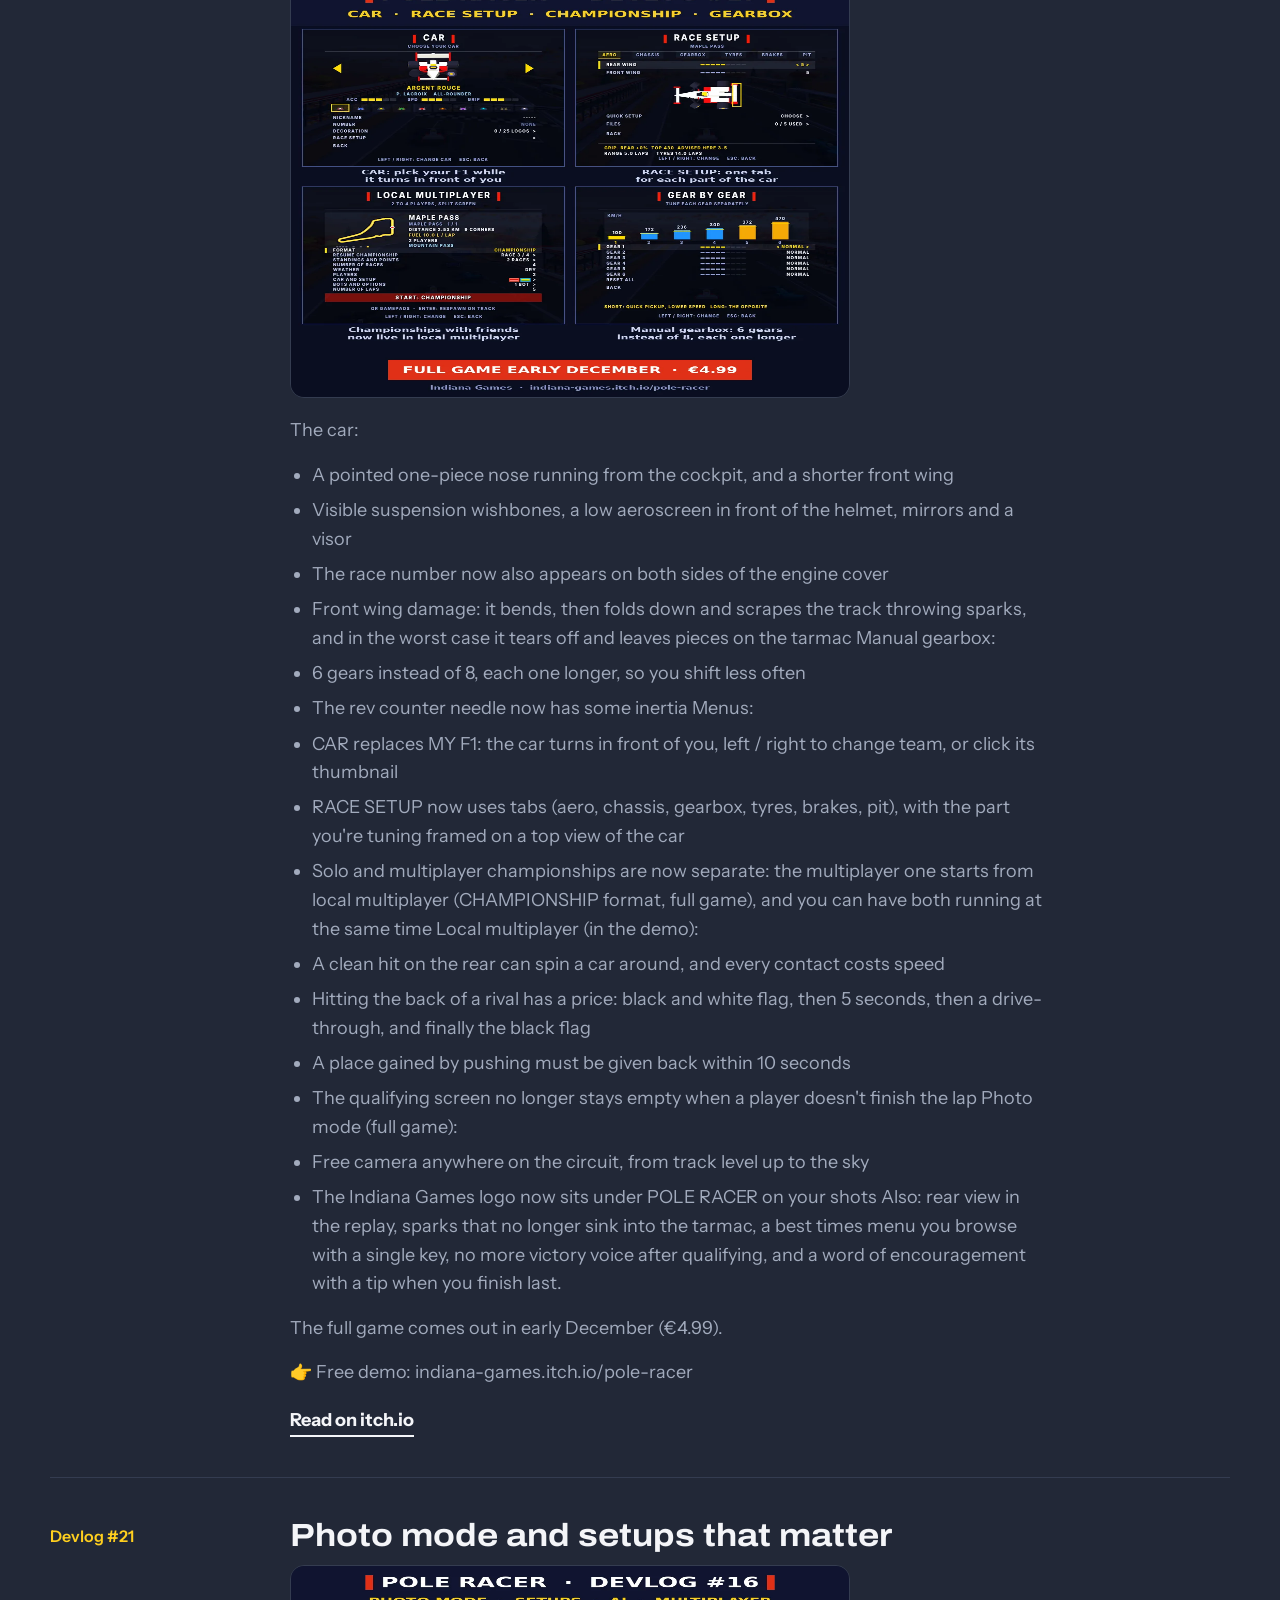
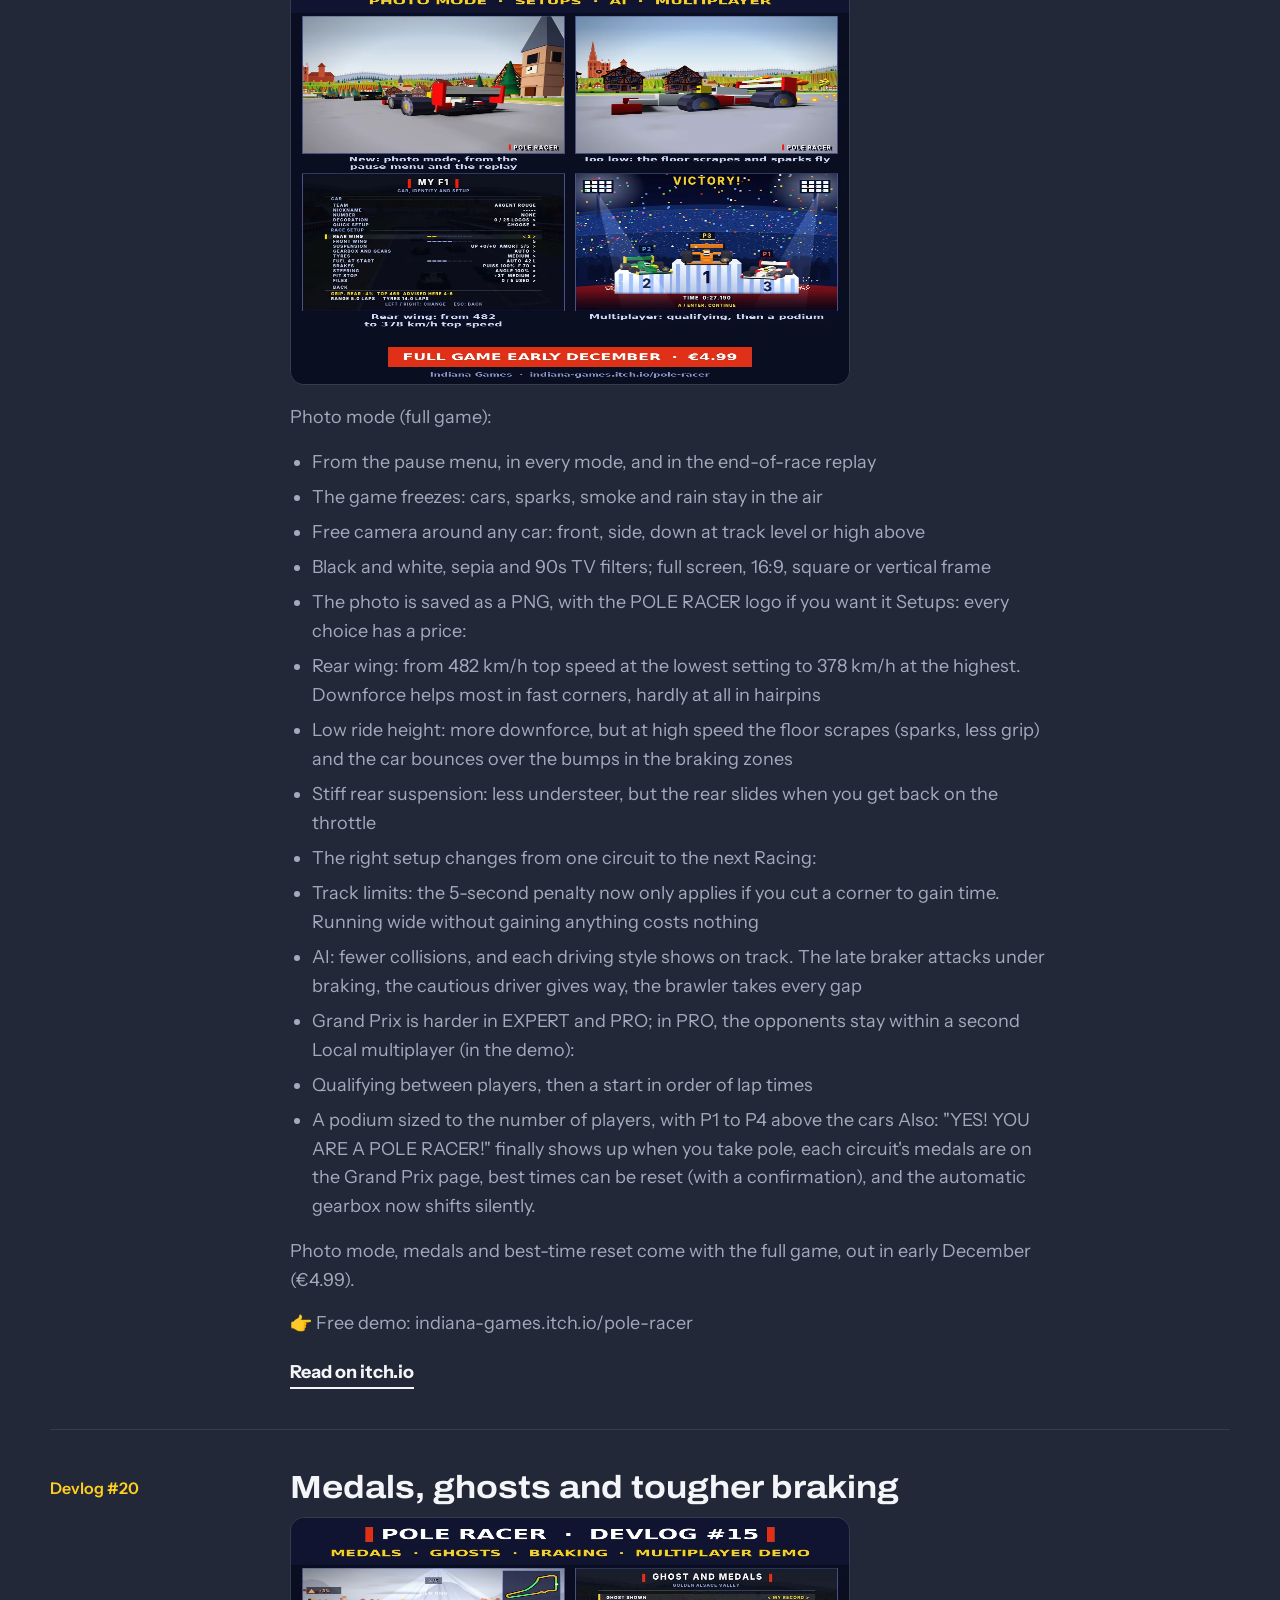
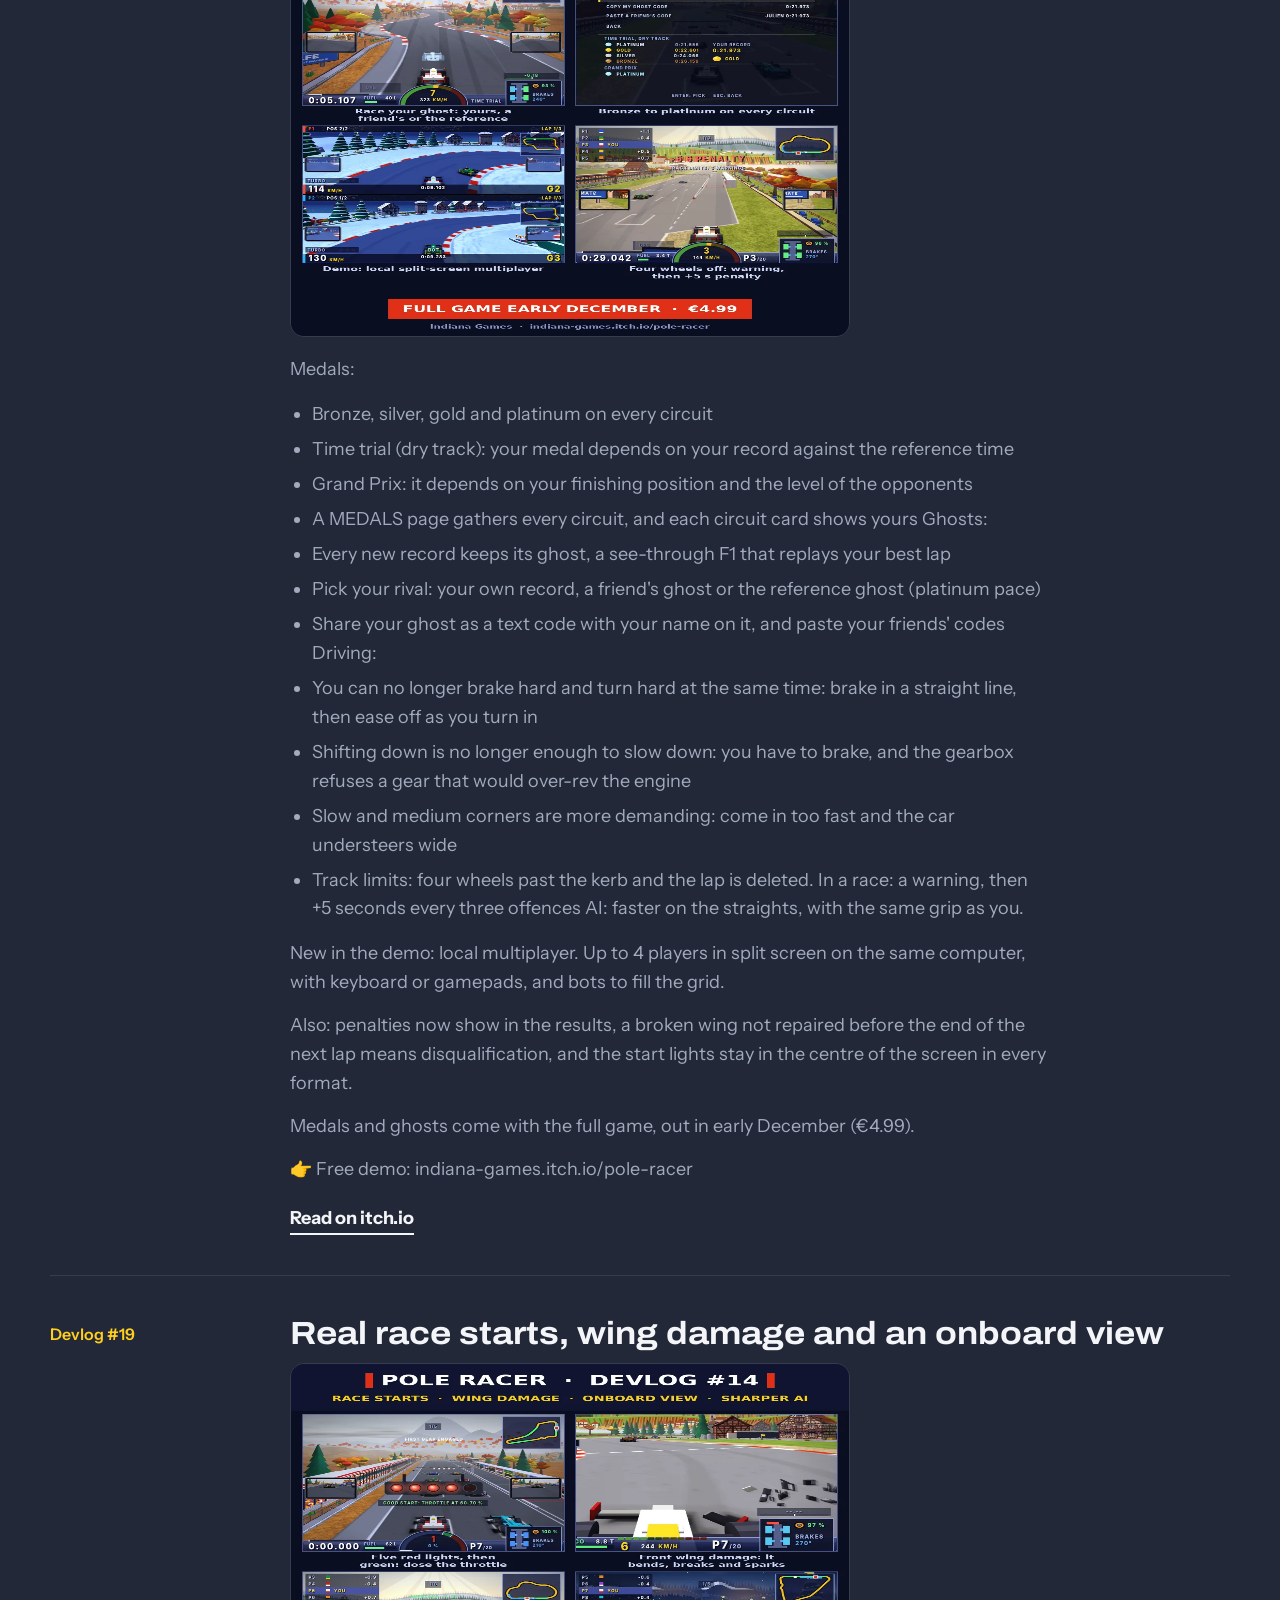
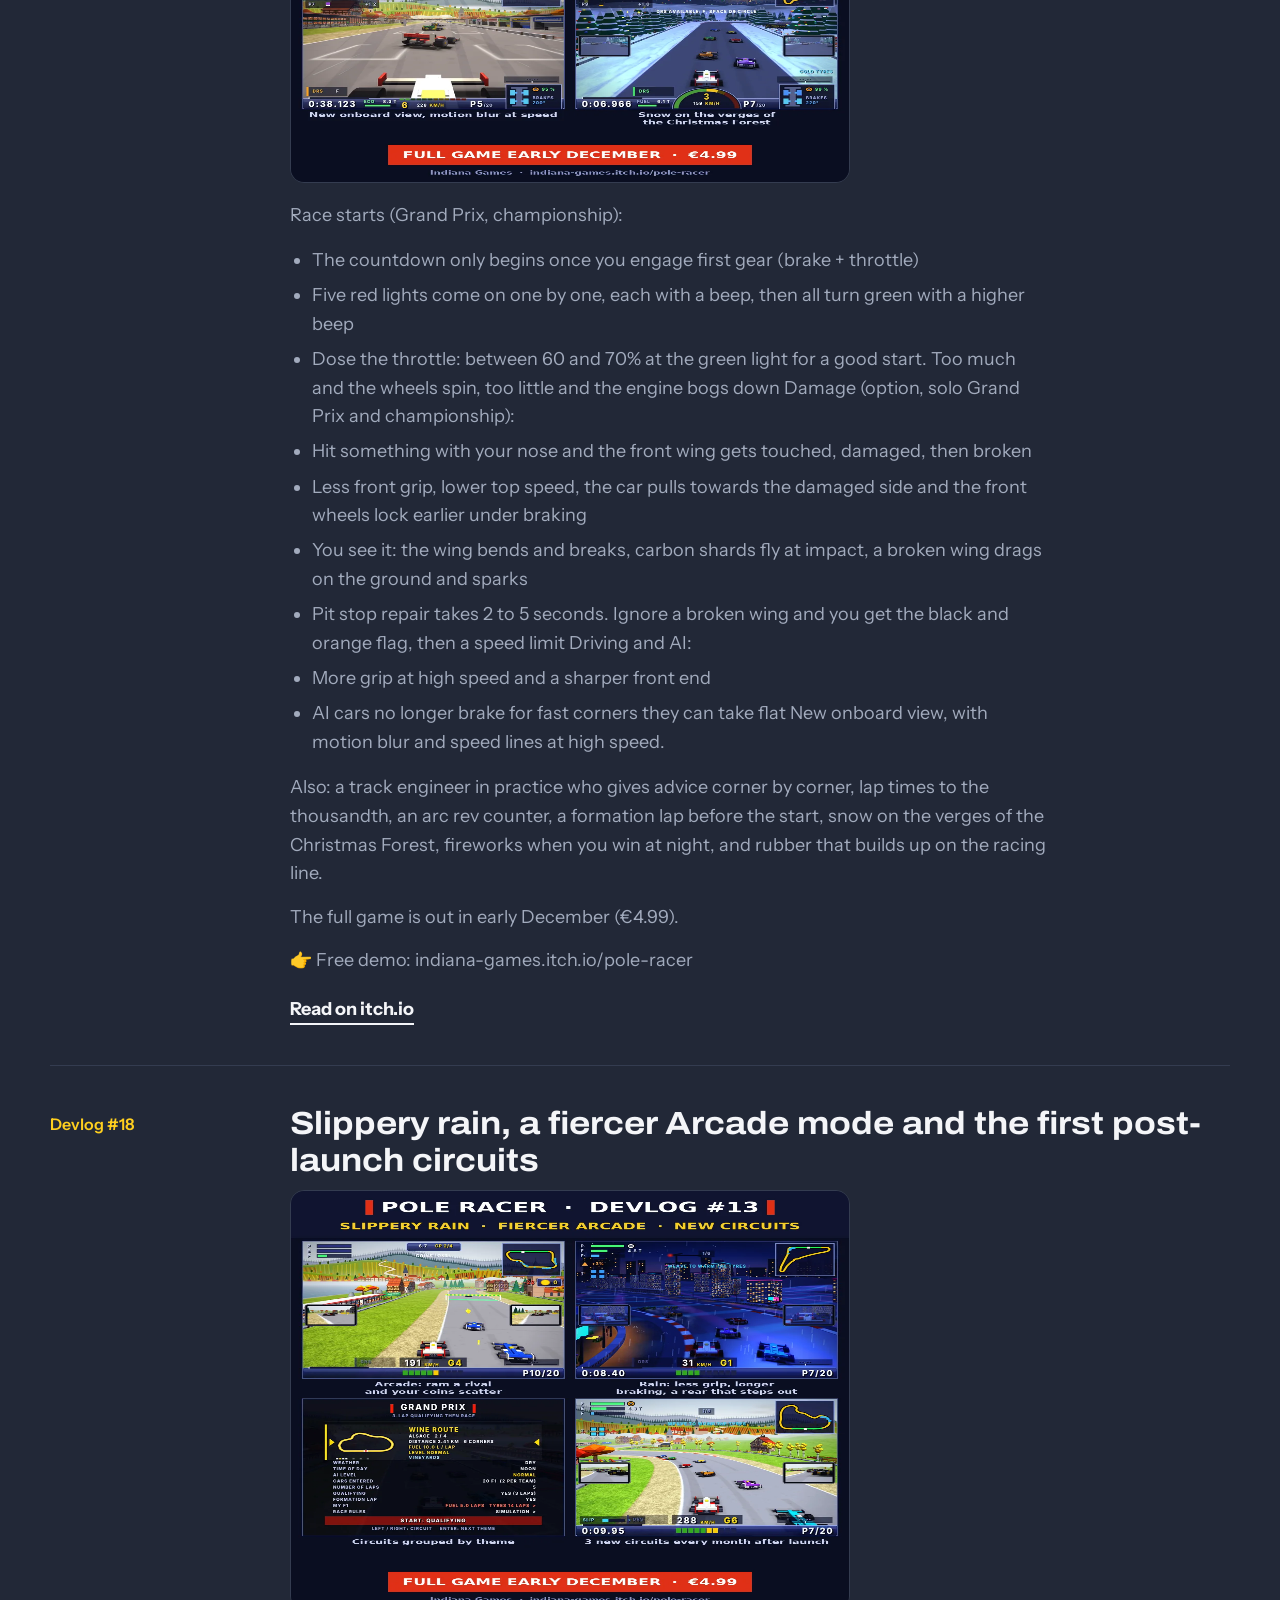
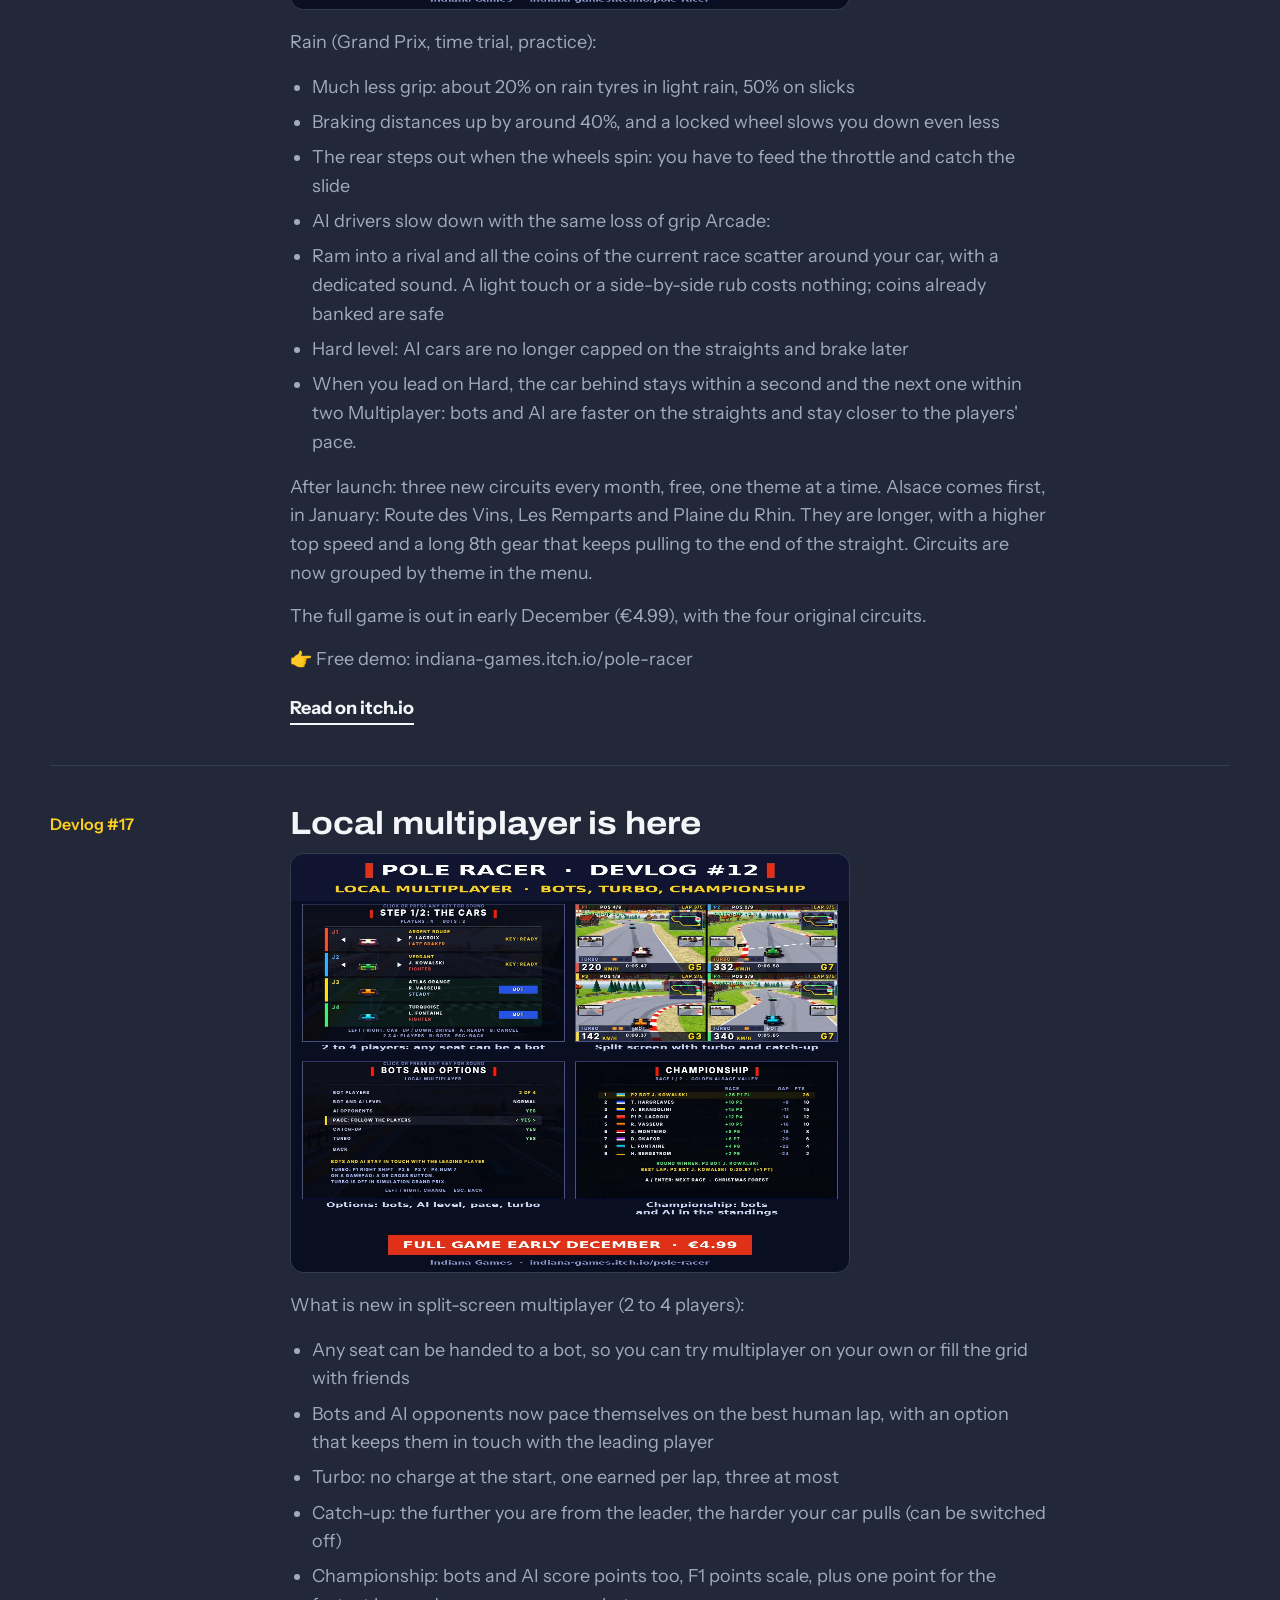
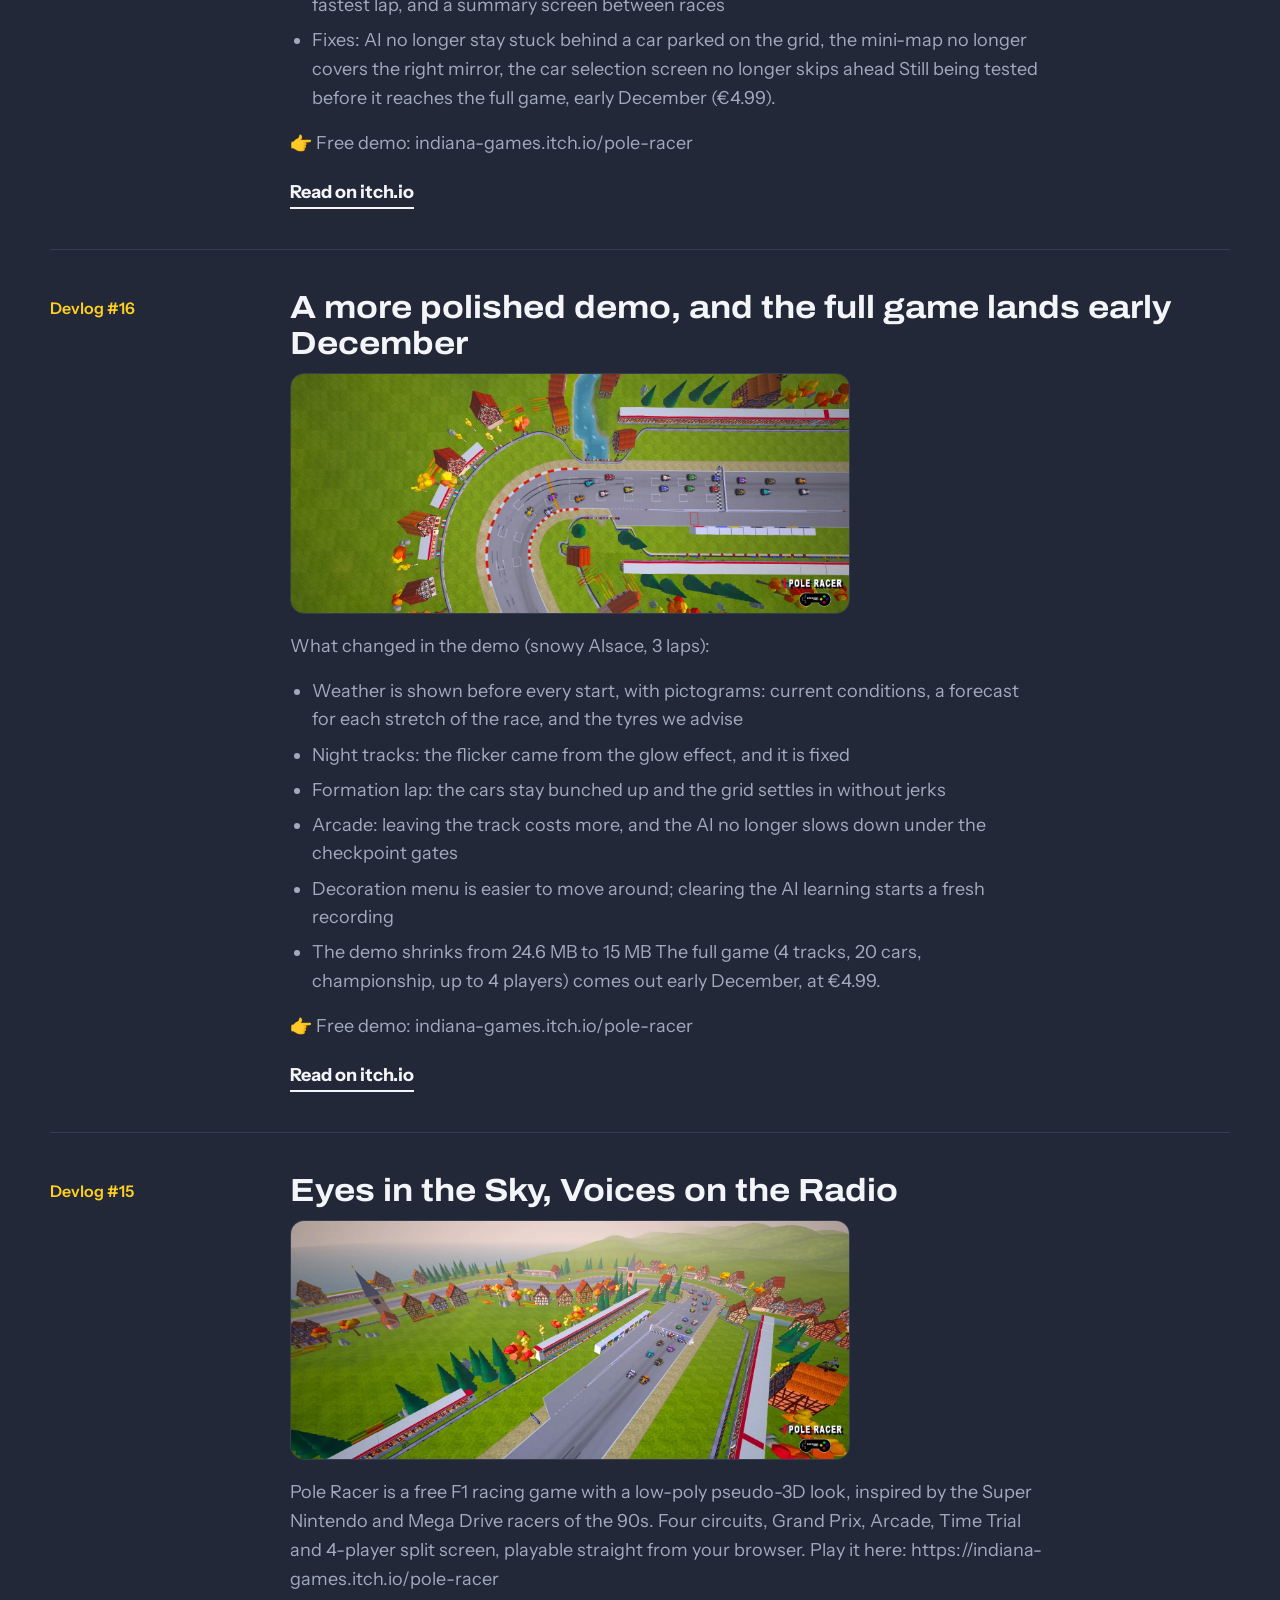
==== commit beeaadc2: "Add files via upload" ====
--- a/index.html
+++ b/index.html
@@ -14,7 +14,7 @@
 <link rel="preconnect" href="https://fonts.googleapis.com">
 <link rel="preconnect" href="https://fonts.gstatic.com" crossorigin>
 <link href="https://fonts.googleapis.com/css2?family=Archivo:ital,wdth,wght@0,62..125,100..900;1,62..125,100..900&family=Cairo:wght@500;700&family=Instrument+Sans:wght@400;500;600&display=swap" rel="stylesheet">
-<link rel="stylesheet" href="style.css?v=6">
+<link rel="stylesheet" href="style.css?v=7">
 </head>
 <body>
 <a class="skip" href="#jeu" data-i18n="skip">Aller au contenu</a>
@@ -60,6 +60,7 @@
       <div>
         <h2 class="h2" data-i18n="h_game">Le jeu</h2>
         <div id="about" class="lead"></div>
+        <div id="gameShort" class="game-short" hidden></div>
       </div>
       <ul id="features" class="features"></ul>
     </div>
@@ -130,6 +131,6 @@
   <p>© <span id="year"></span> Pole Racer — <span data-i18n="made_by">un jeu</span> <a href="https://indianagames.pages.dev">Indiana Games</a></p>
 </footer>
 
-<script src="app.js?v=6"></script>
+<script src="app.js?v=7"></script>
 </body>
 </html>
--- a/style.css
+++ b/style.css
@@ -243,3 +243,16 @@
 .feat-img:hover img,.feat-img:focus-visible img{transform:scale(1.05)}
 @media (max-width:560px){.features li.has-img{grid-template-columns:1fr;gap:14px}.feat-img{aspect-ratio:16/9}}
 @media (prefers-reduced-motion:reduce){.feat-img img{transition:none}}
+
+/* Short dans la partie « Le jeu » (colonne de gauche, reste visible au défilement) */
+.game-short{margin-top:48px;max-width:340px;position:sticky;top:110px}
+.game-short iframe{display:block;width:100%;aspect-ratio:9/16;border:1px solid var(--line);border-radius:18px;background:#000;box-shadow:0 30px 70px -30px rgba(0,0,0,.7)}
+@media (max-width:900px){.game-short{position:static;margin-inline:auto;max-width:300px}}
+/* Vignettes des points forts plus grandes */
+.features li.has-img{grid-template-columns:minmax(0,250px) minmax(0,1fr);gap:26px}
+@media (max-width:1100px){.features li.has-img{grid-template-columns:minmax(0,200px) minmax(0,1fr)}}
+@media (max-width:560px){.features li.has-img{grid-template-columns:1fr}}
+@media (min-width:901px){
+  #jeu .split{grid-template-columns:minmax(0,.85fr) minmax(0,1.15fr)}
+  #jeu .split>div:first-child{align-self:stretch}
+}
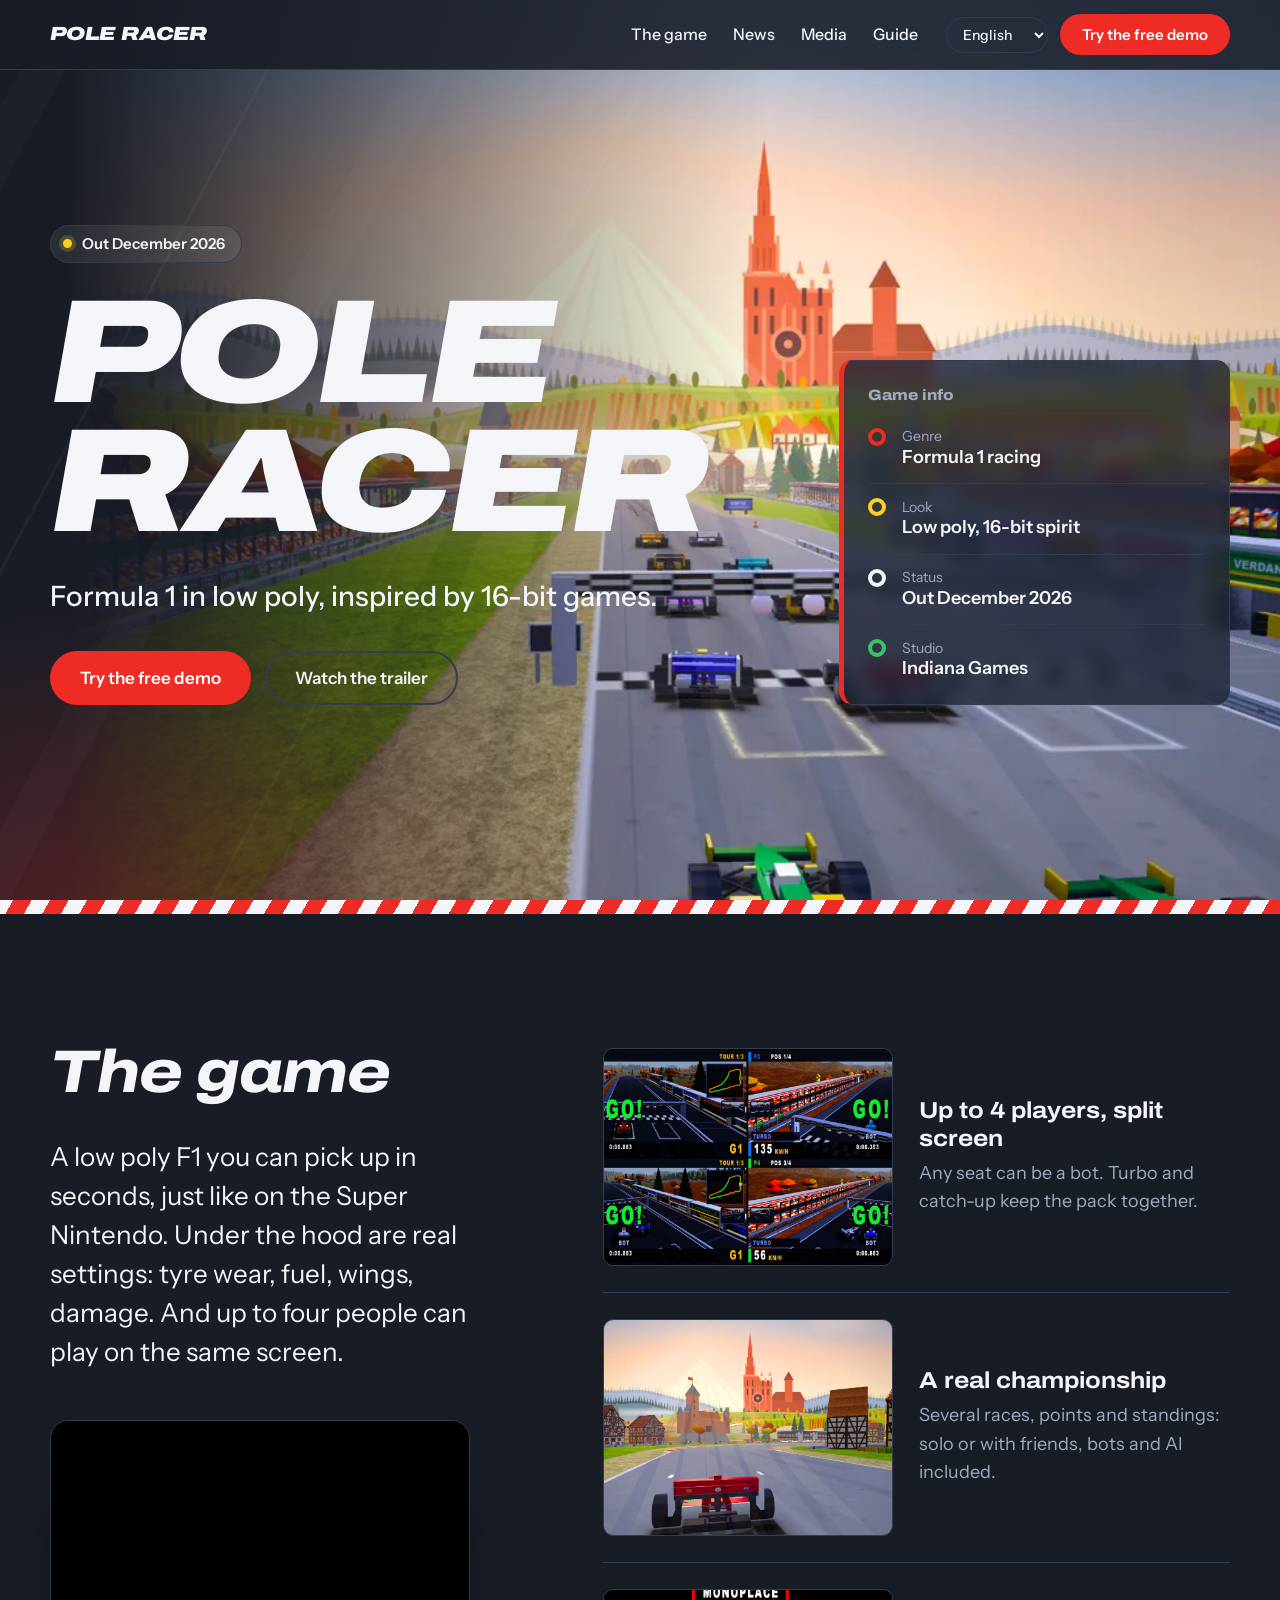
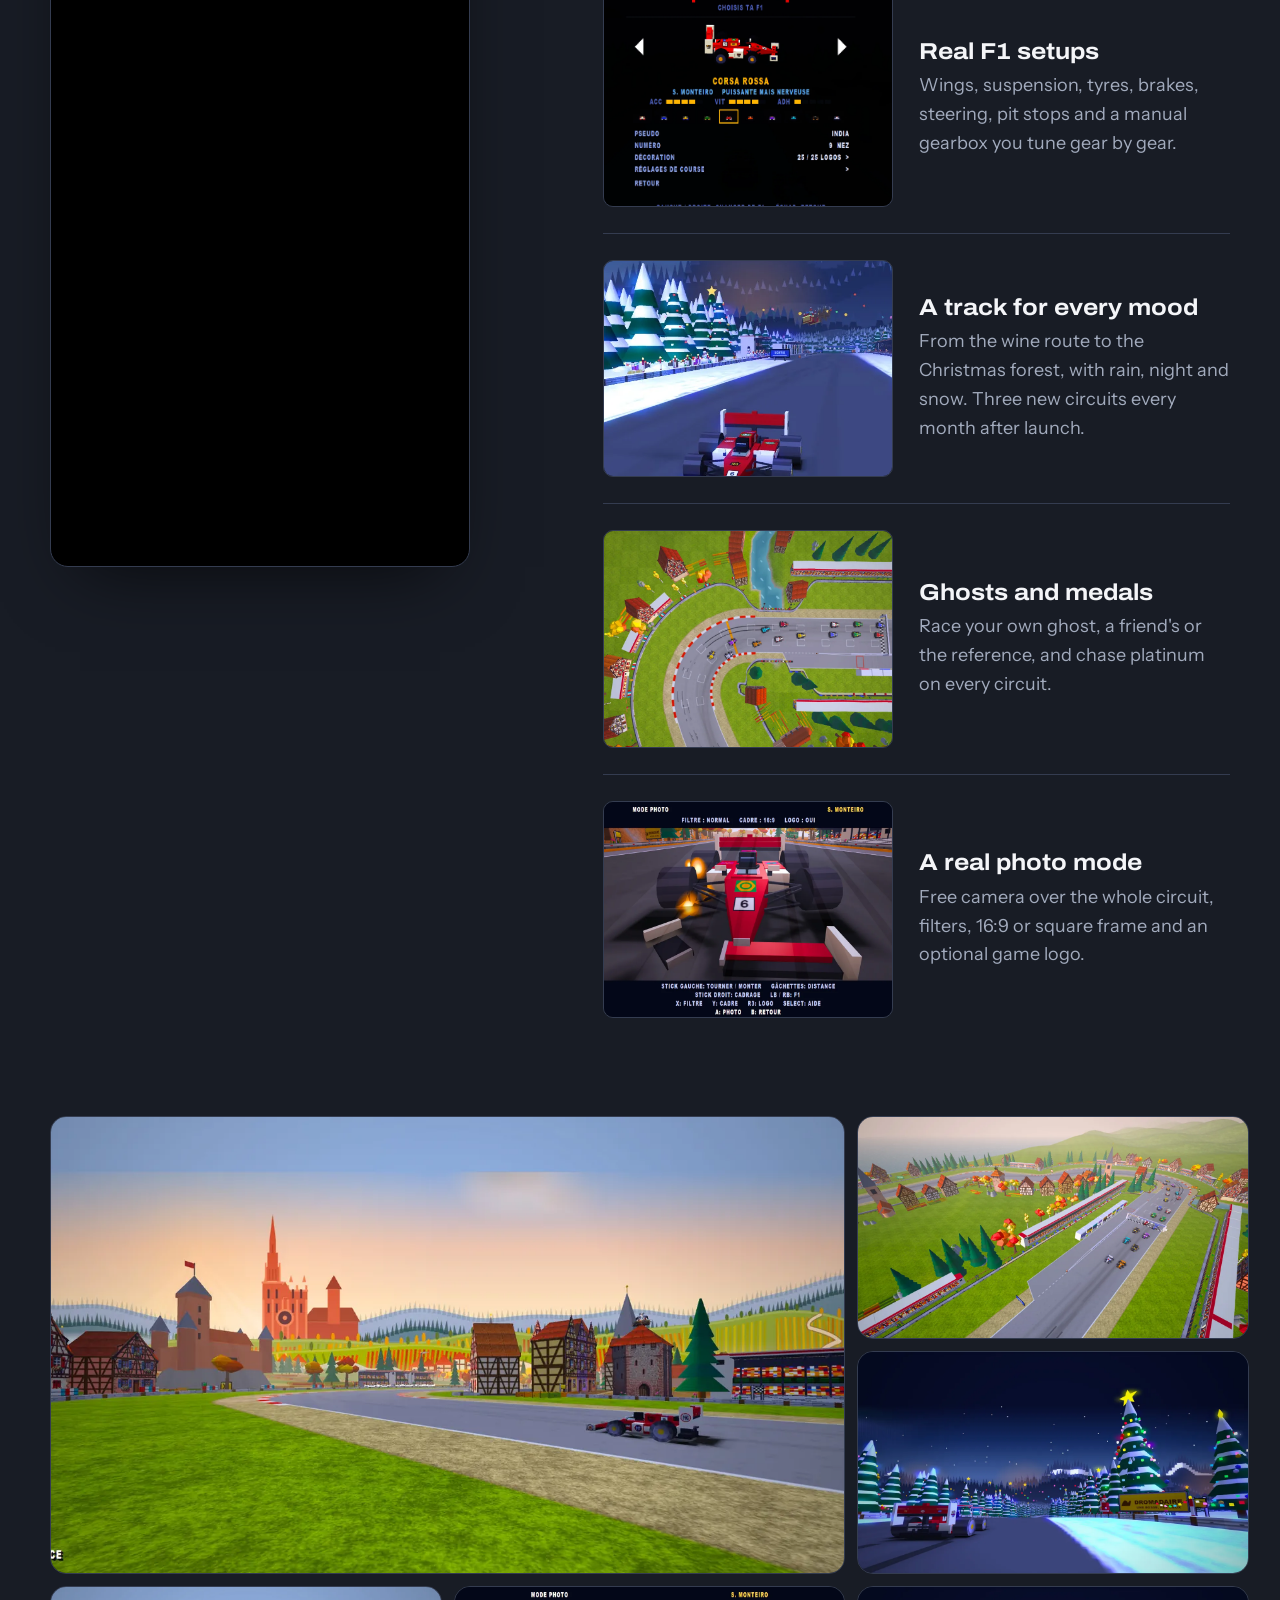
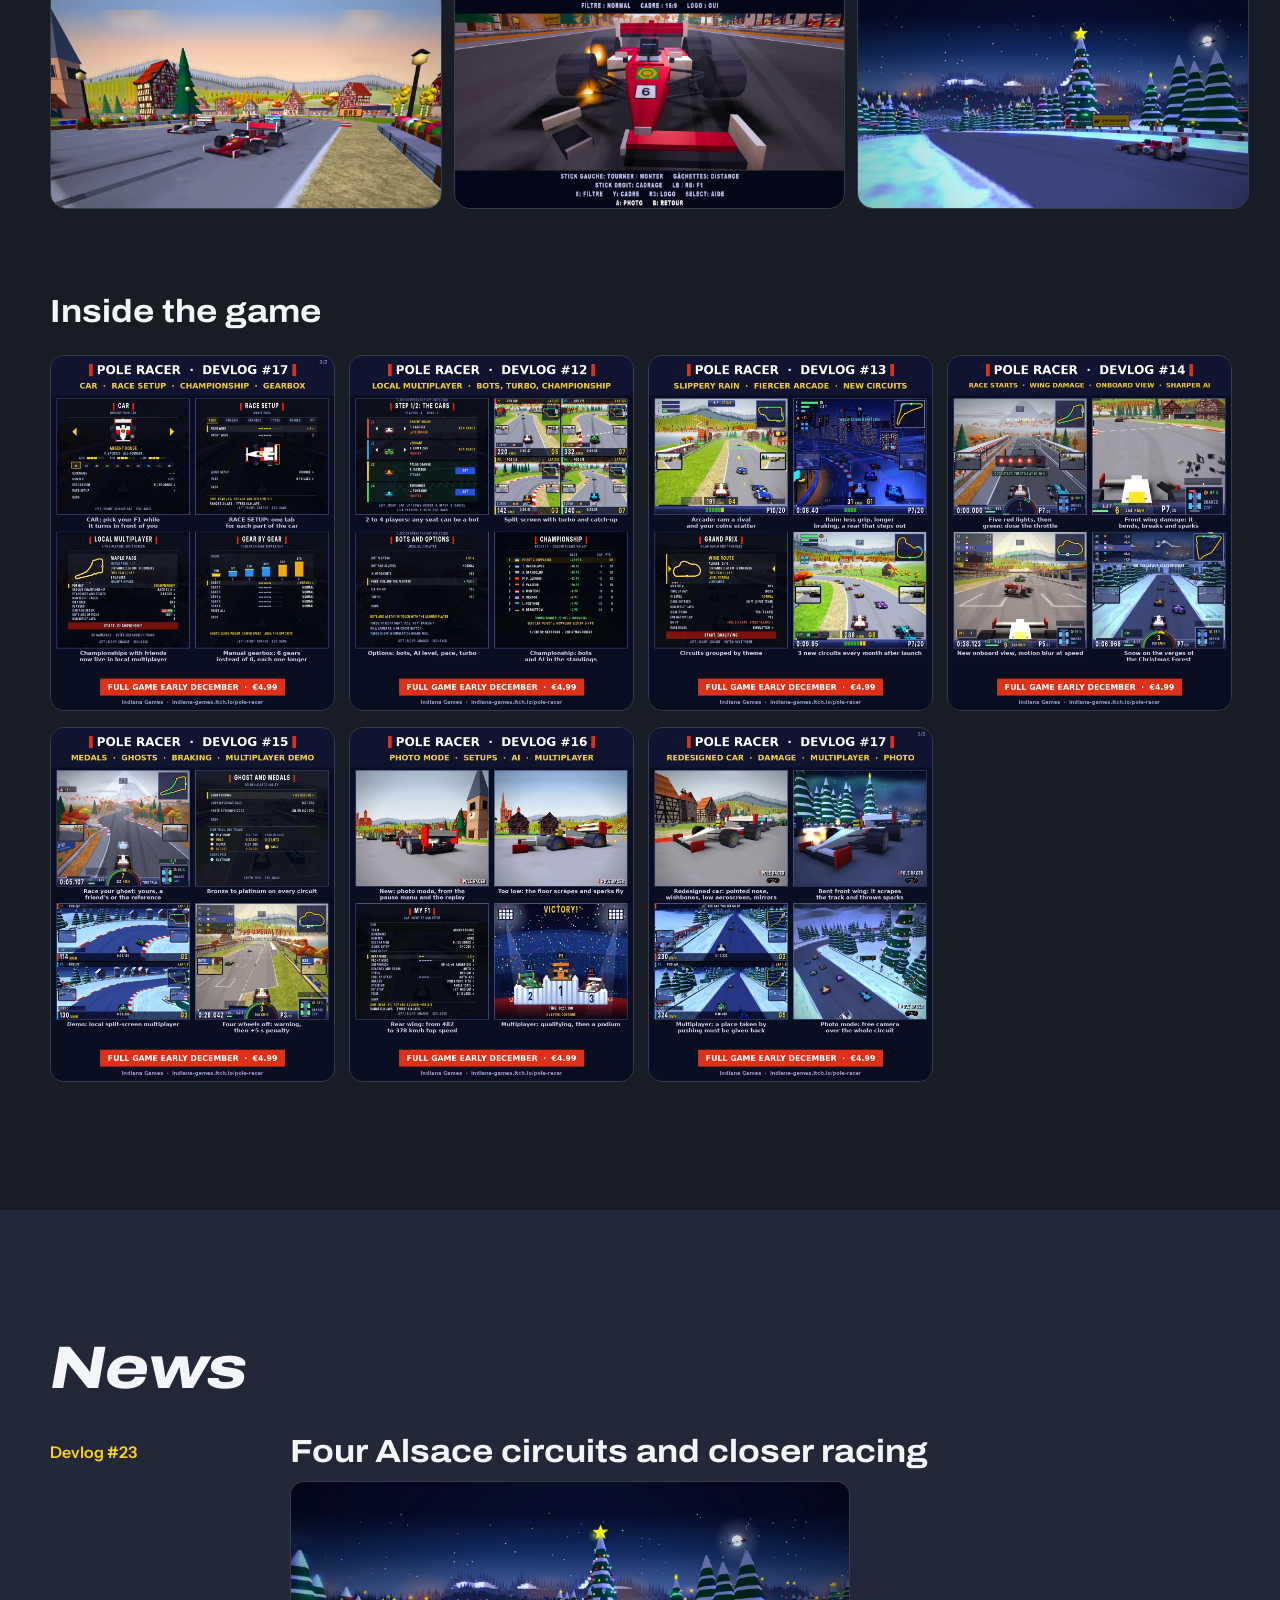
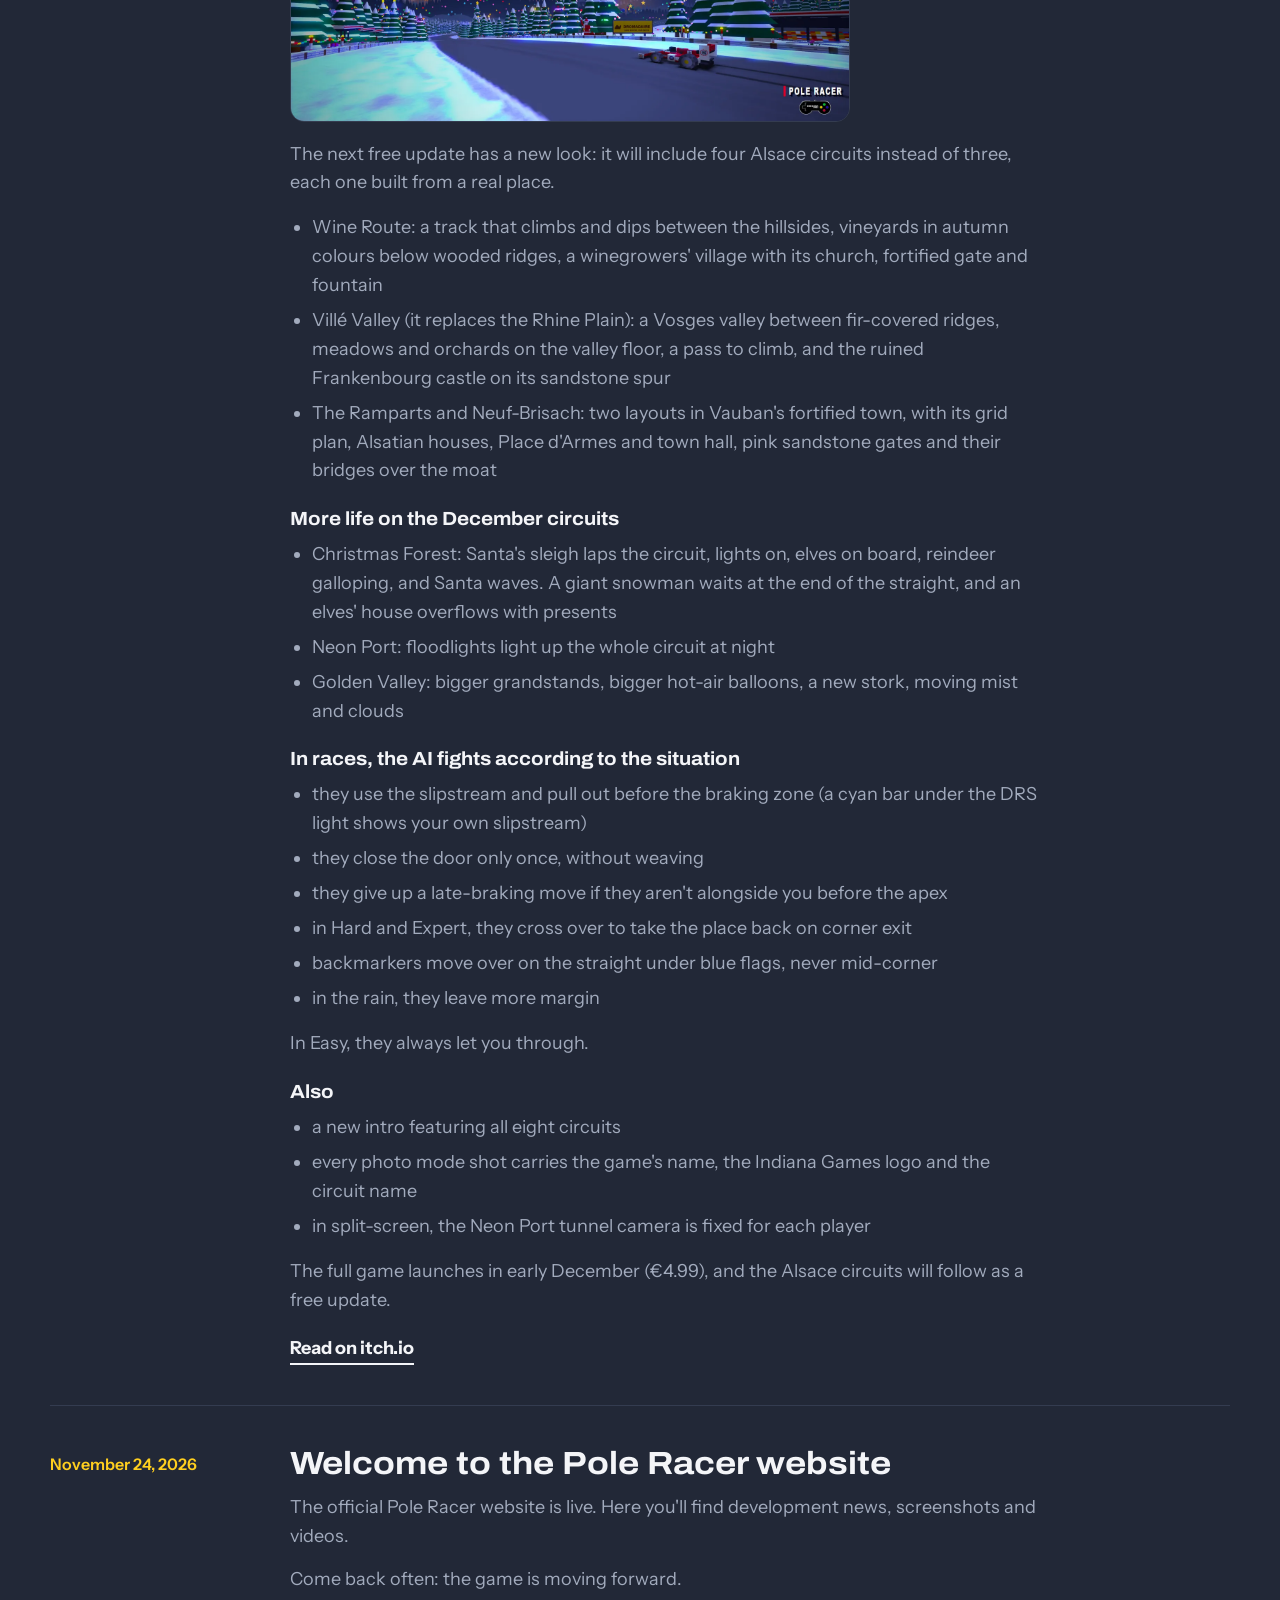
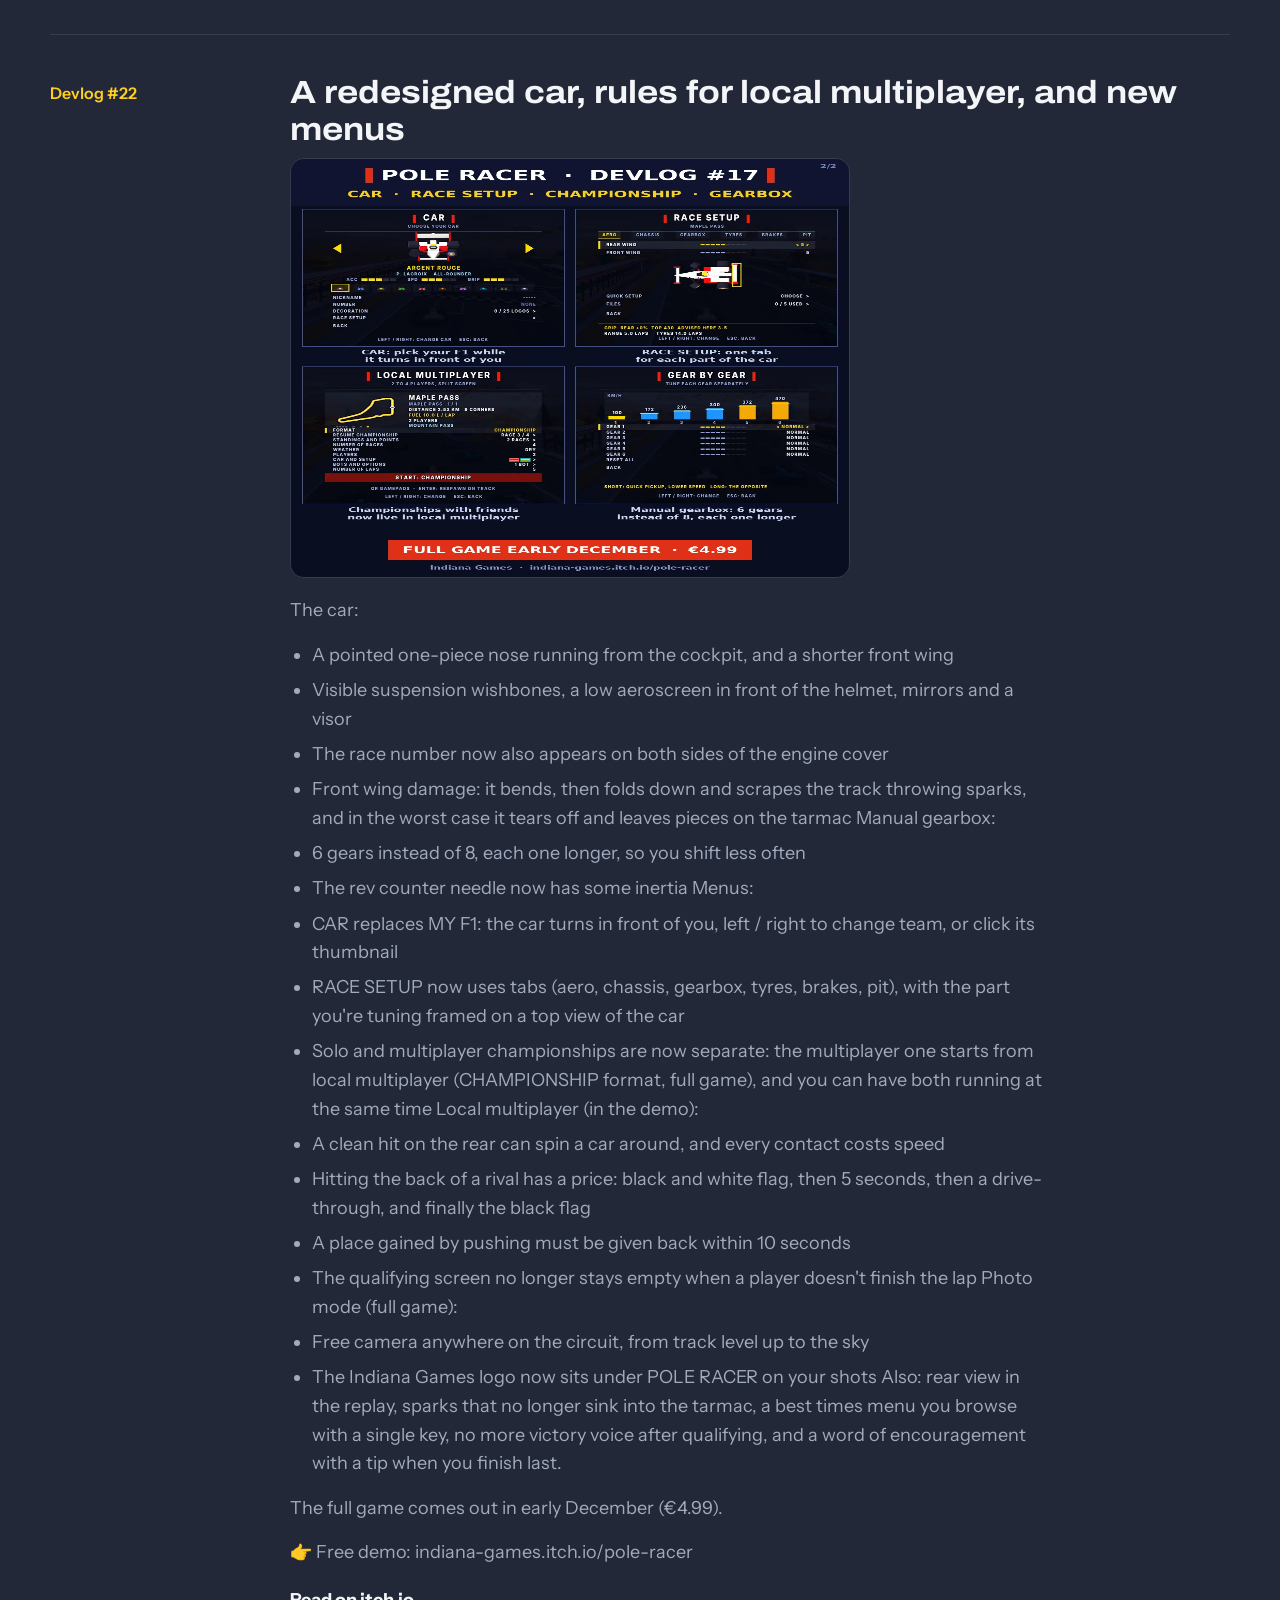
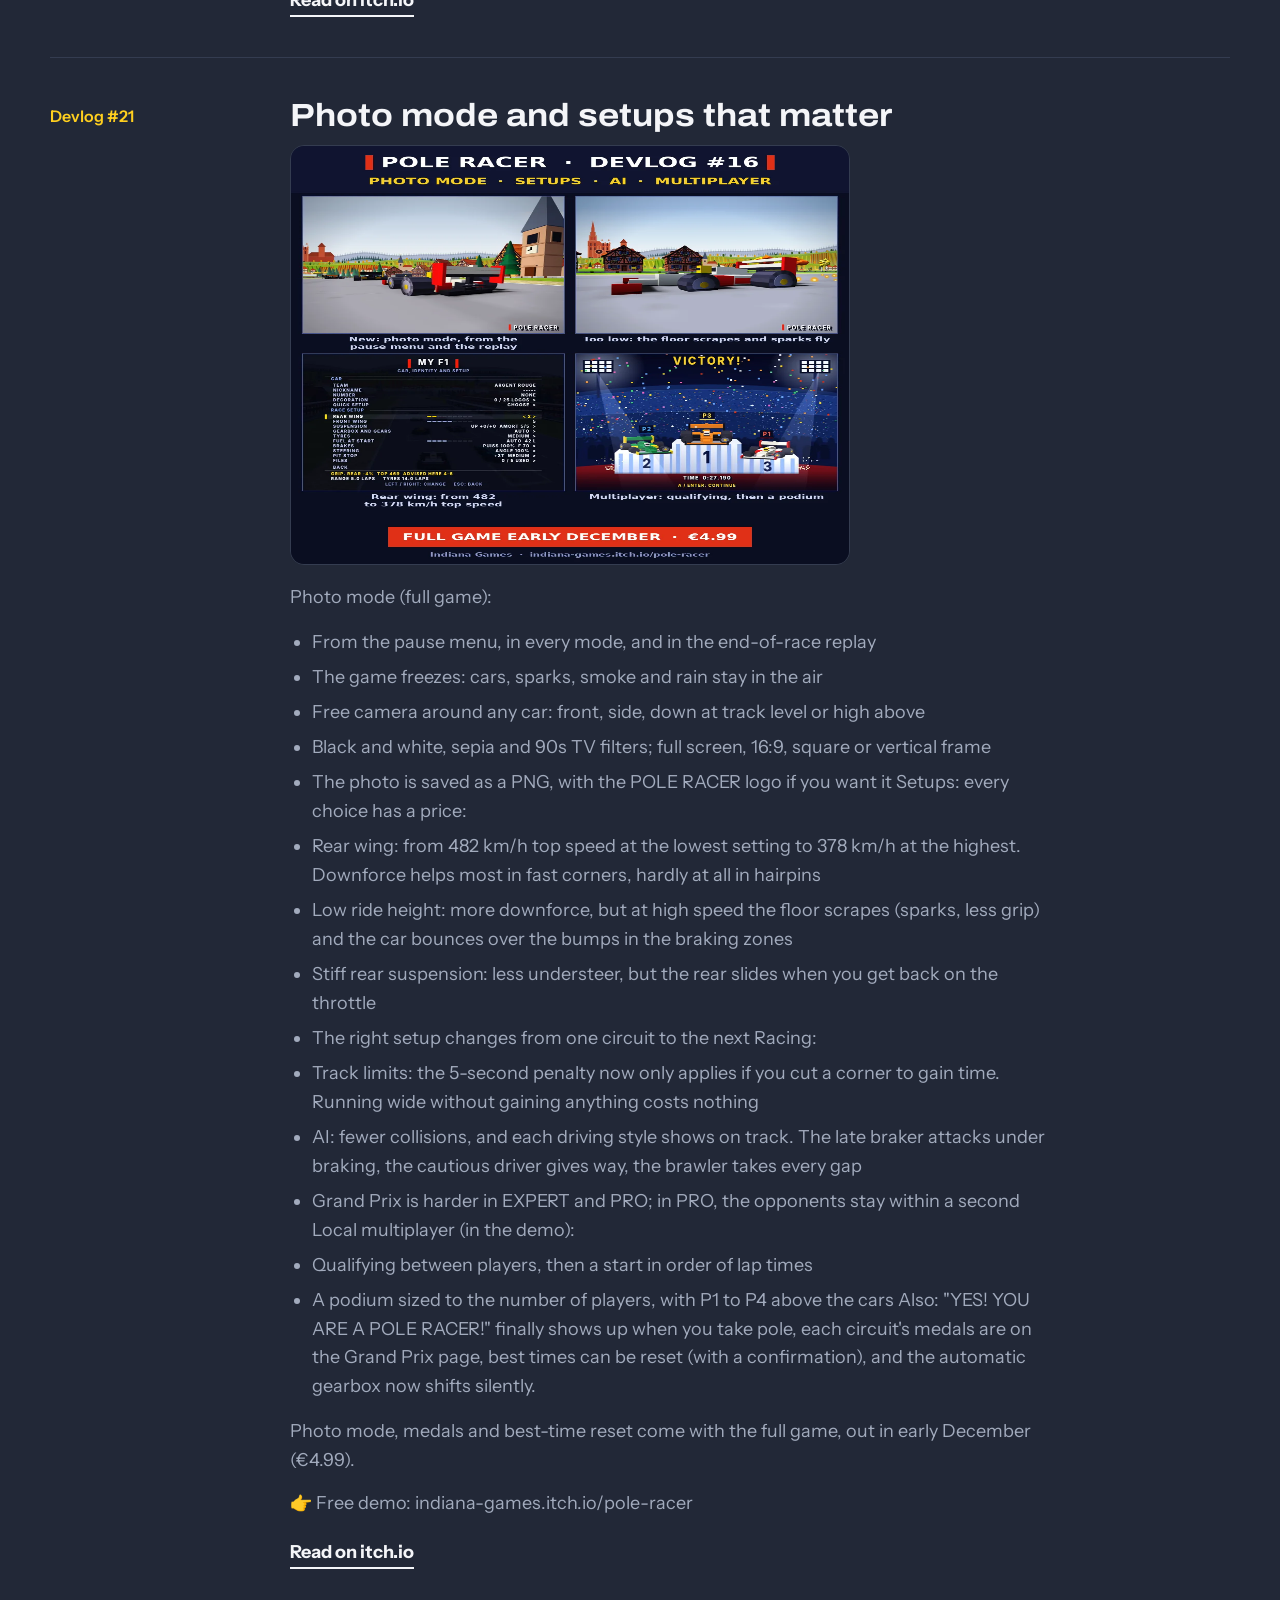
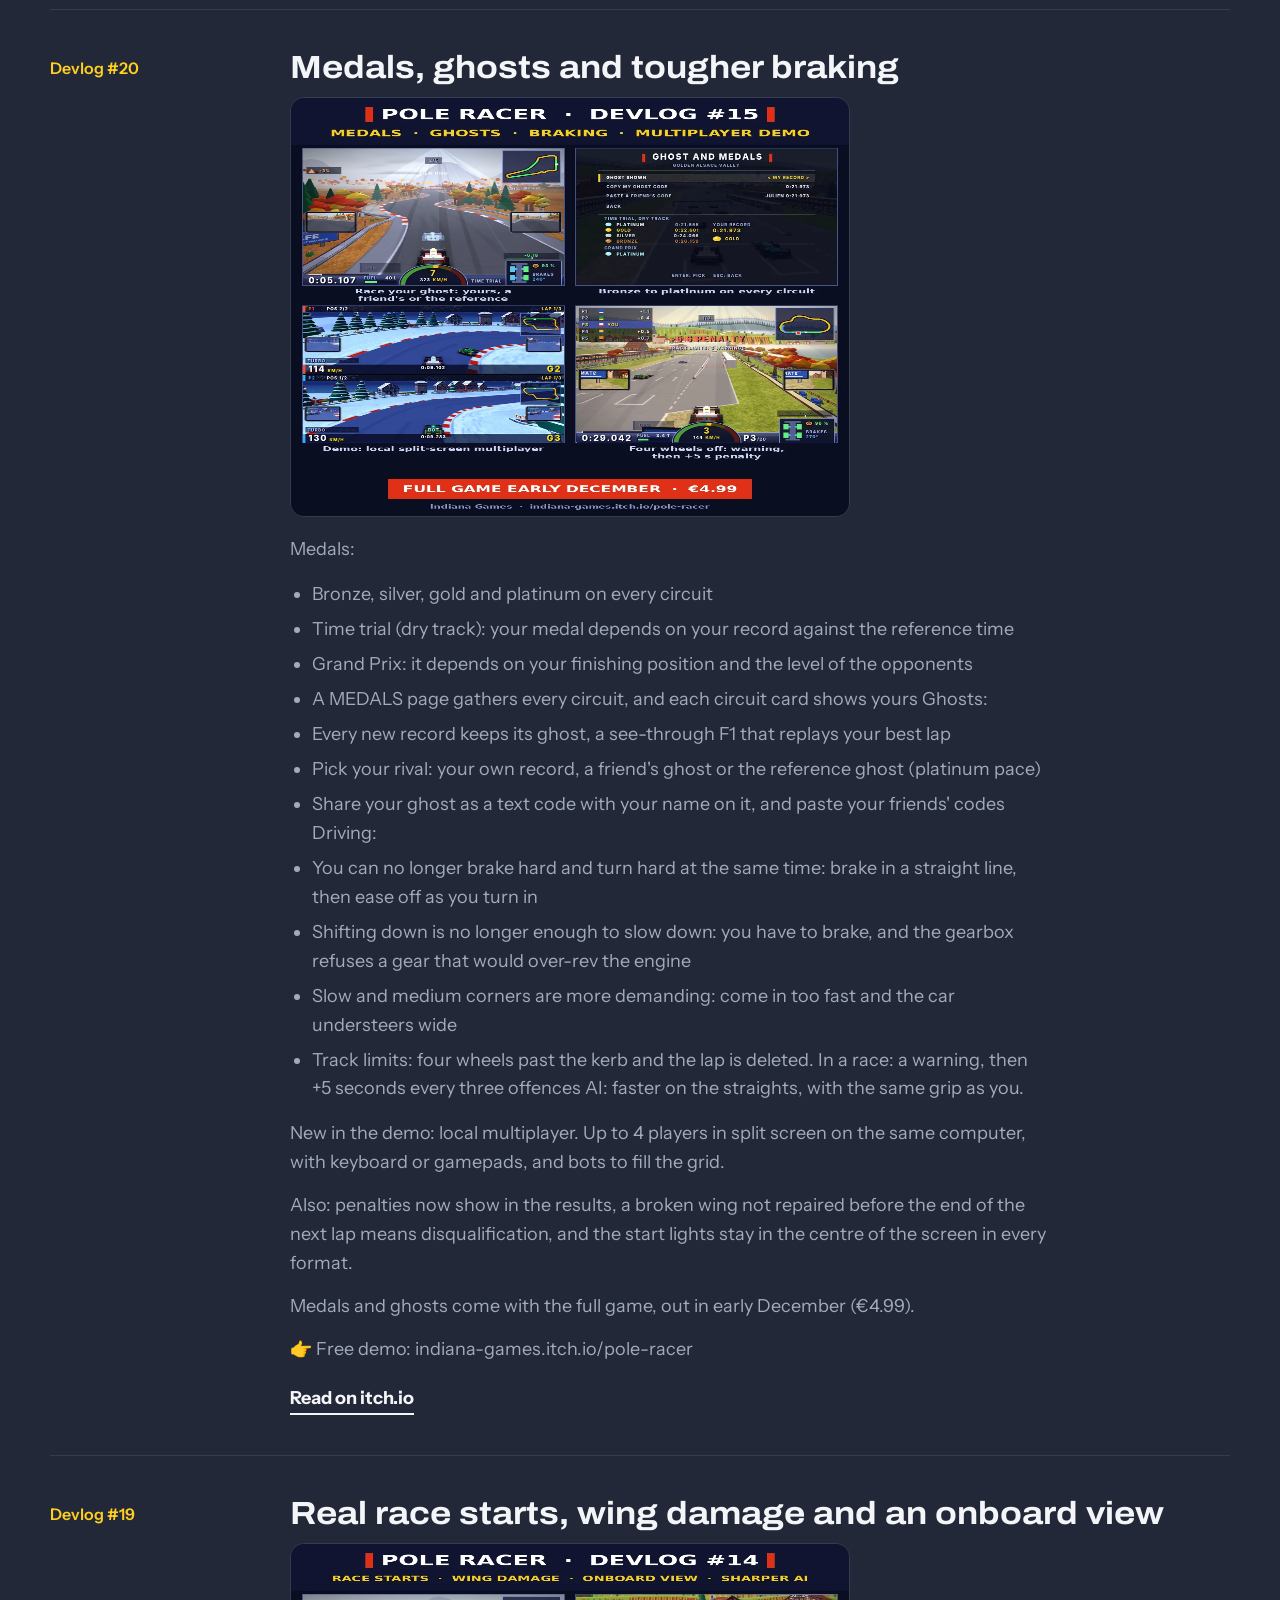
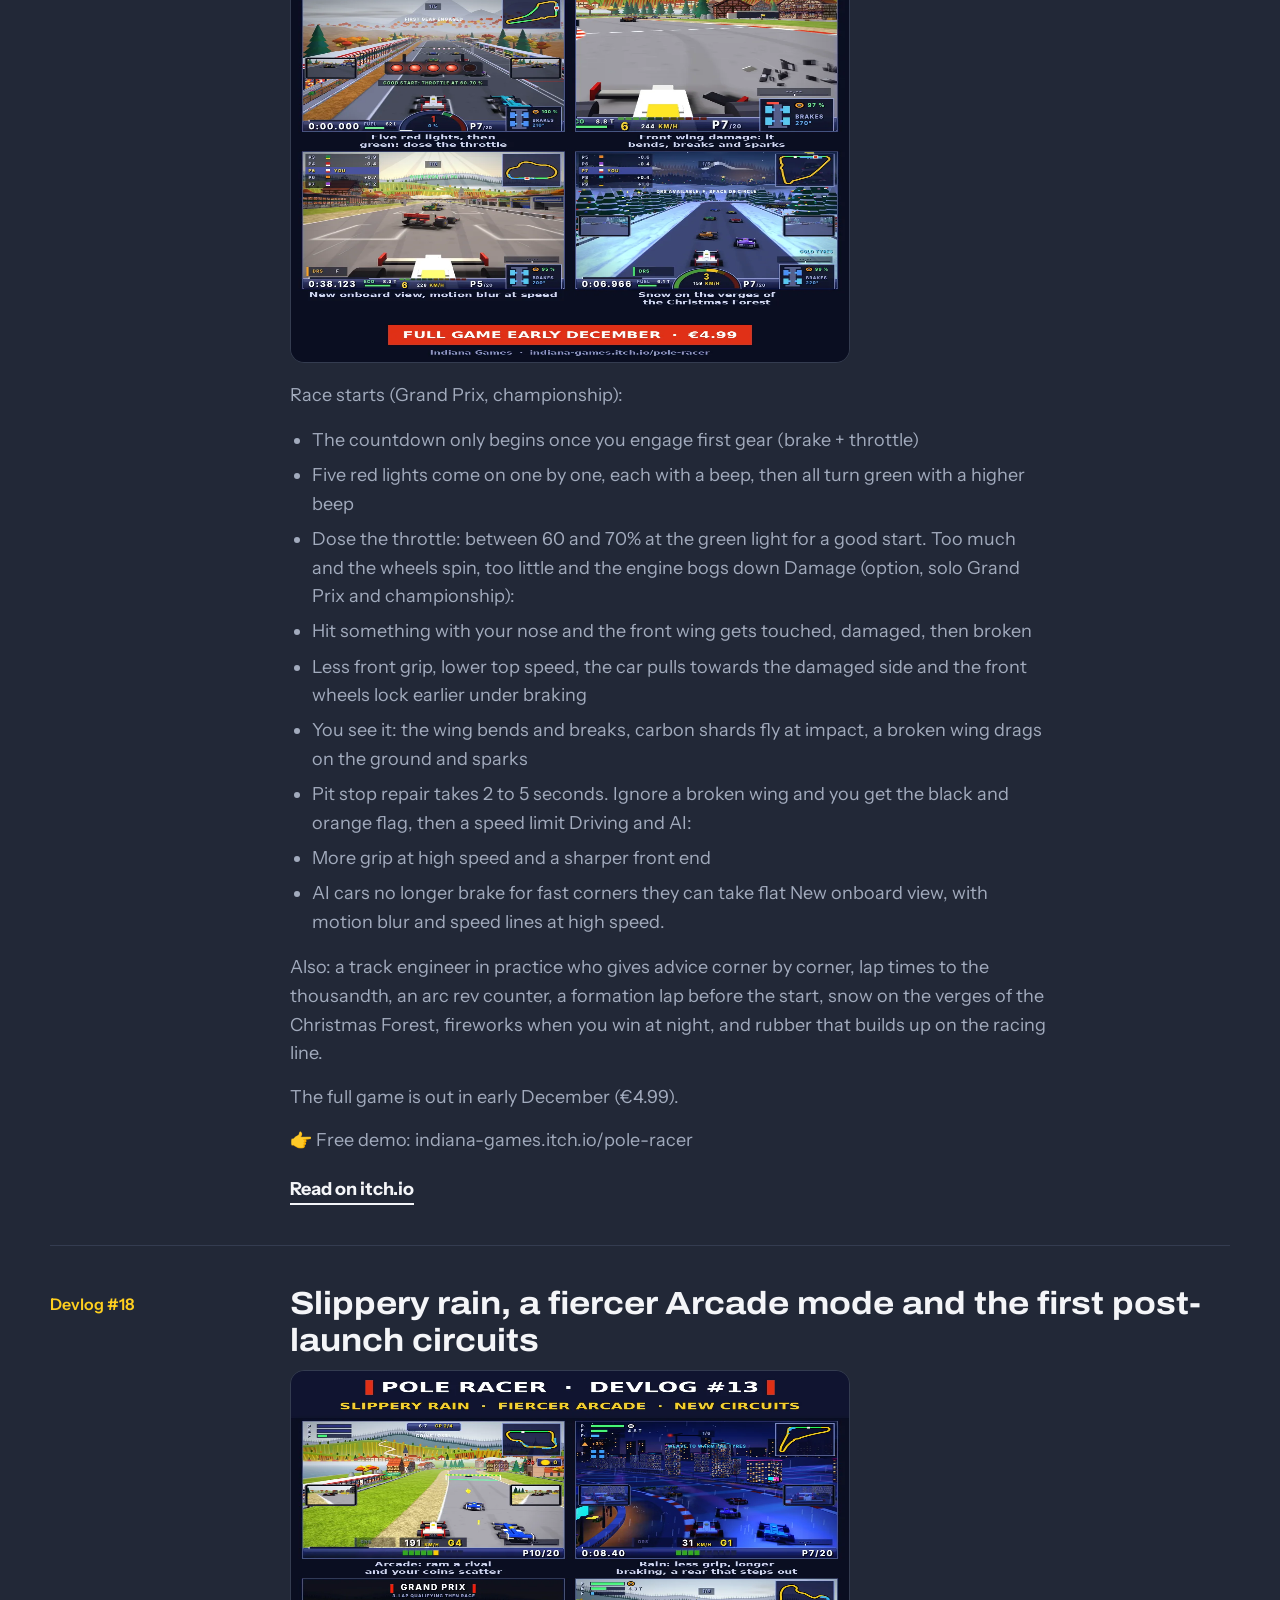
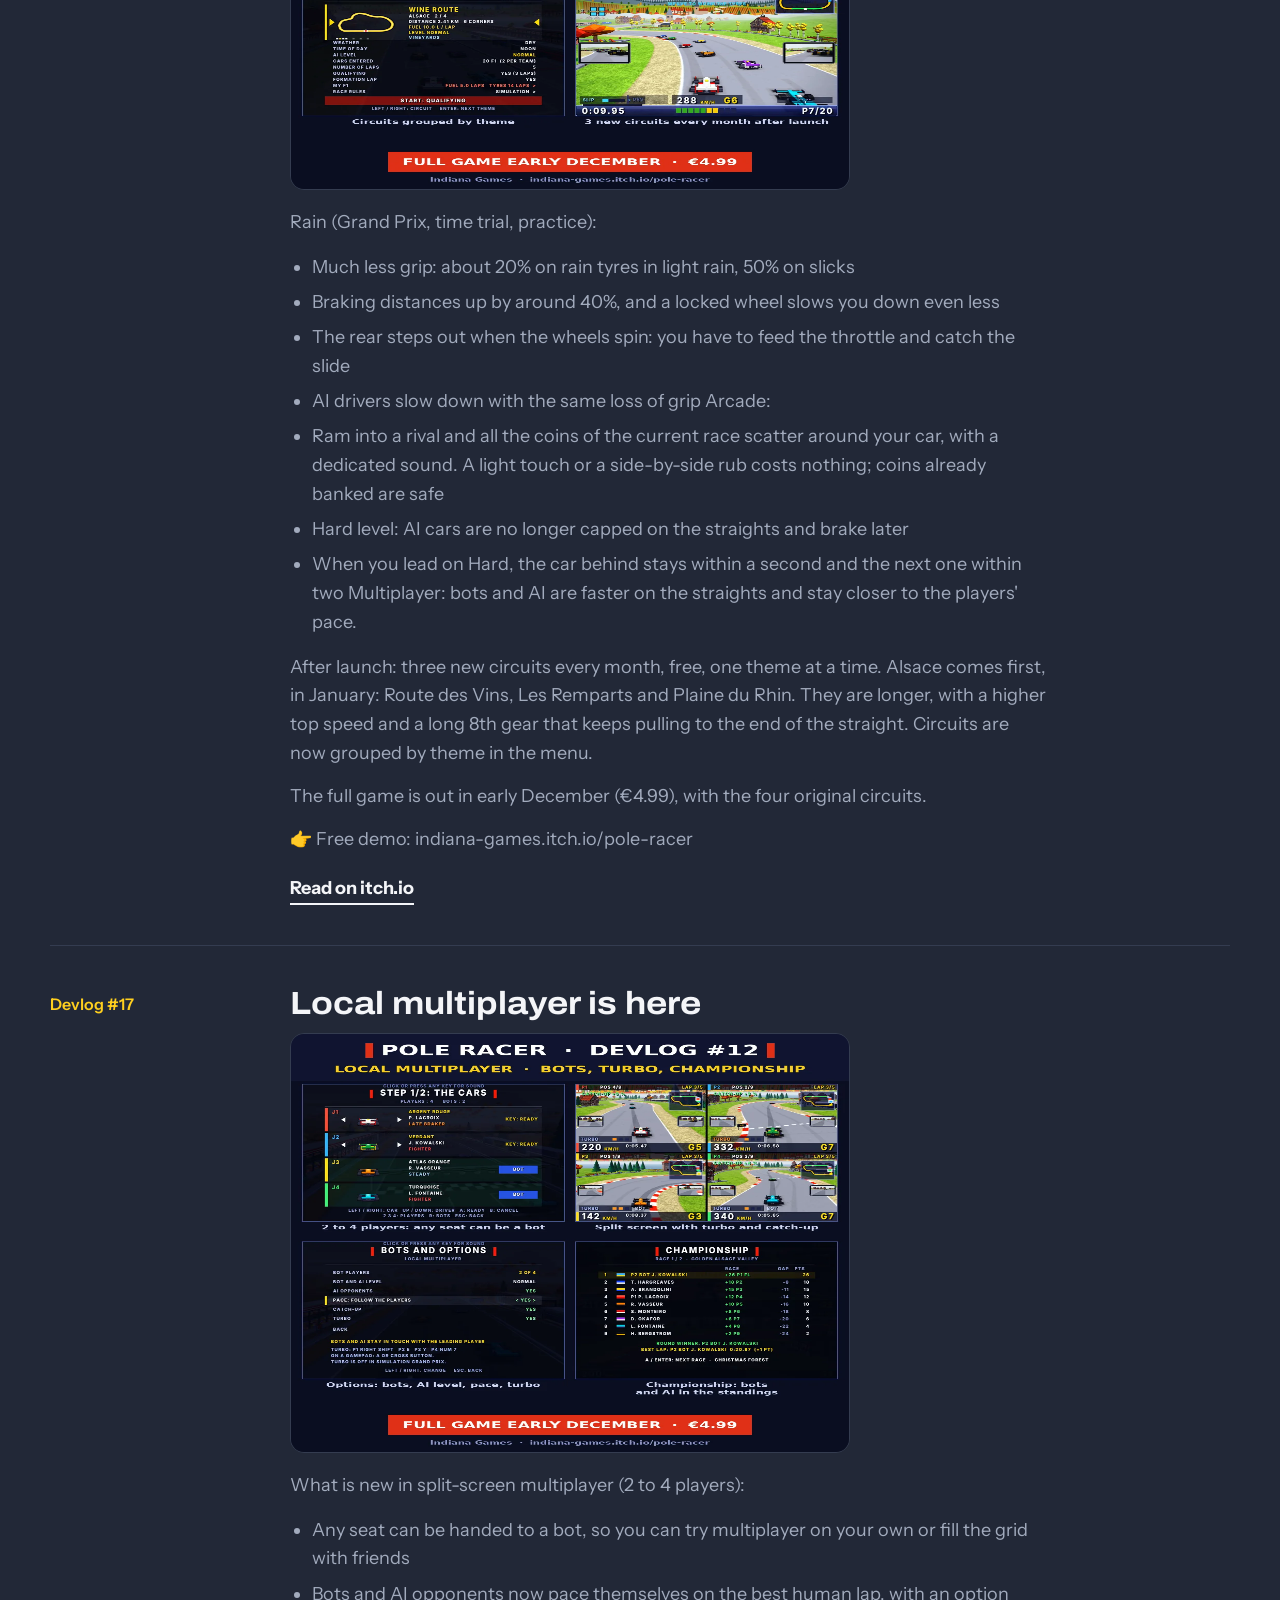
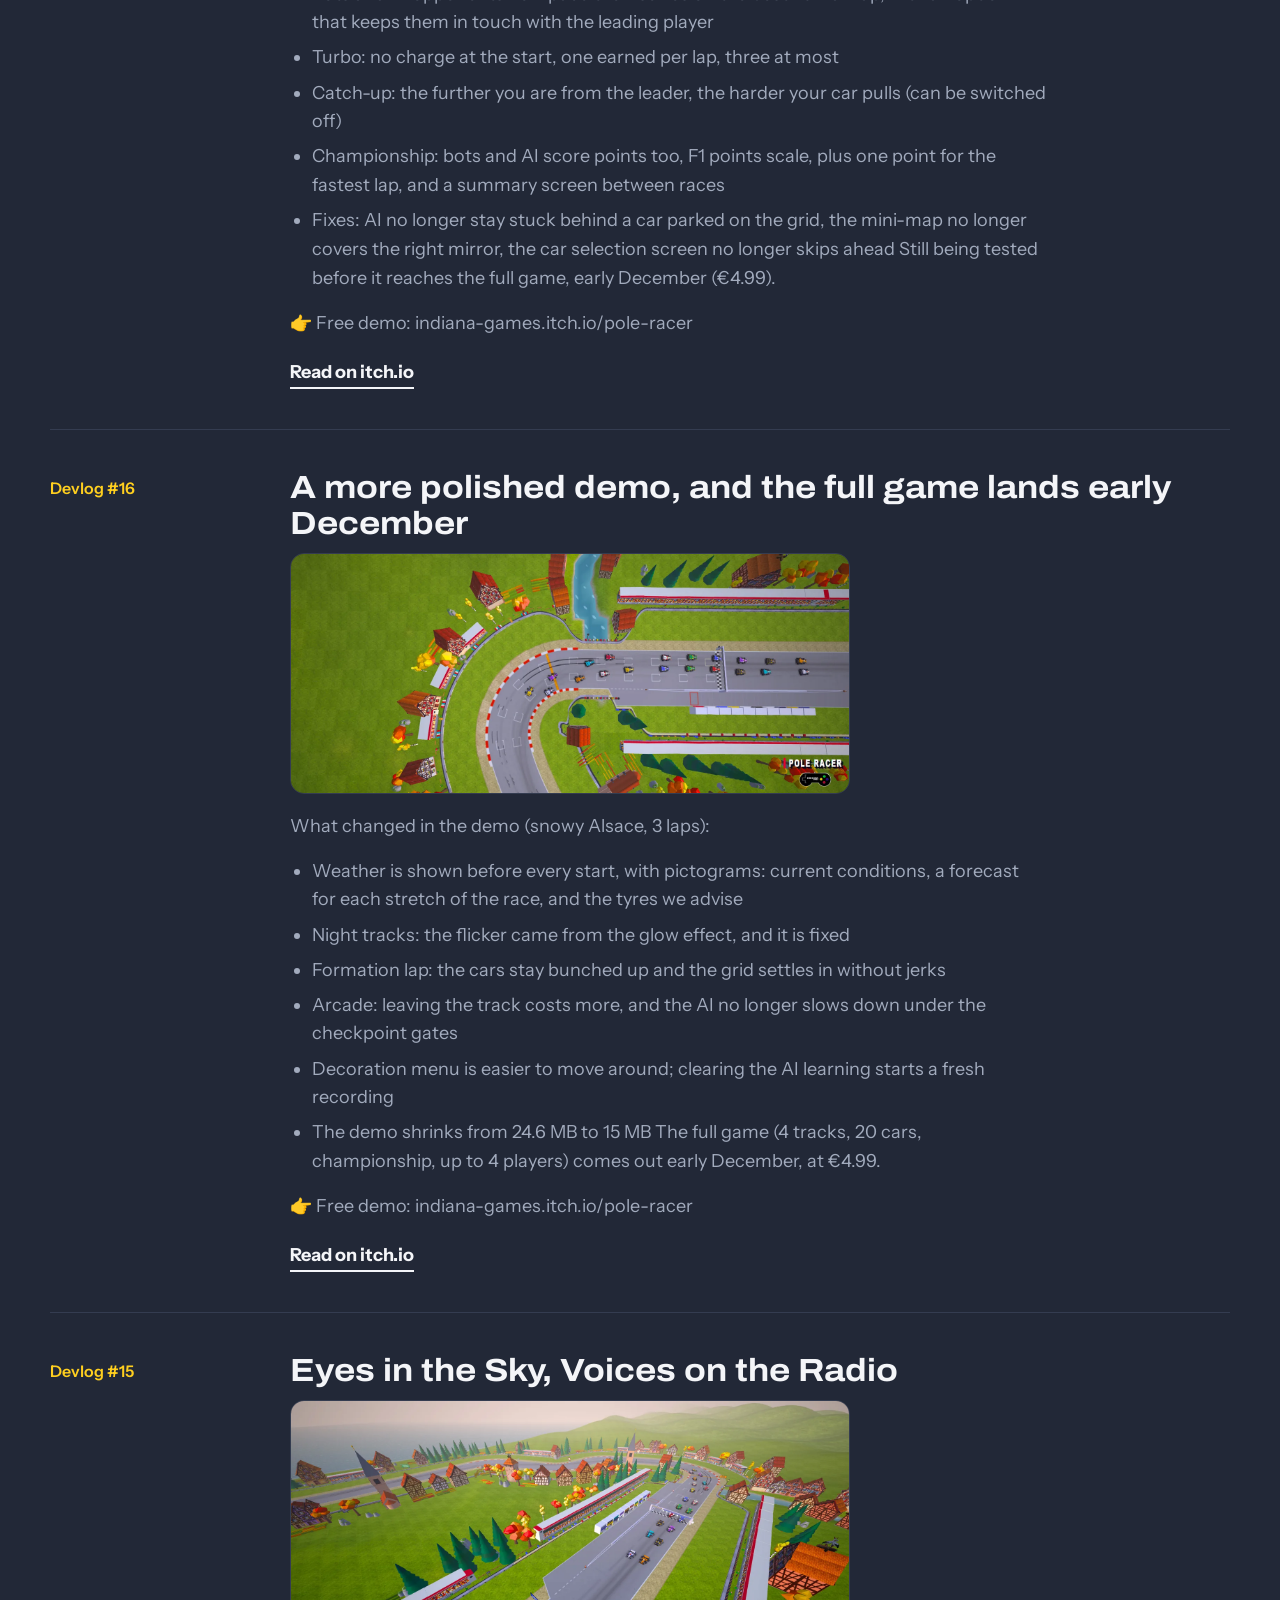
==== commit 301a9436: "Nouveau texte Le jeu (6 langues), short et vignettes agrandis" ====
--- a/index.html
+++ b/index.html
@@ -14,7 +14,7 @@
 <link rel="preconnect" href="https://fonts.googleapis.com">
 <link rel="preconnect" href="https://fonts.gstatic.com" crossorigin>
 <link href="https://fonts.googleapis.com/css2?family=Archivo:ital,wdth,wght@0,62..125,100..900;1,62..125,100..900&family=Cairo:wght@500;700&family=Instrument+Sans:wght@400;500;600&display=swap" rel="stylesheet">
-<link rel="stylesheet" href="style.css?v=7">
+<link rel="stylesheet" href="style.css?v=8">
 </head>
 <body>
 <a class="skip" href="#jeu" data-i18n="skip">Aller au contenu</a>
--- a/style.css
+++ b/style.css
@@ -256,3 +256,4 @@
   #jeu .split{grid-template-columns:minmax(0,.85fr) minmax(0,1.15fr)}
   #jeu .split>div:first-child{align-self:stretch}
 }
+.game-short{max-width:420px} .features li.has-img{grid-template-columns:minmax(0,290px) minmax(0,1fr)} @media (max-width:1100px){.features li.has-img{grid-template-columns:minmax(0,220px) minmax(0,1fr)}} @media (max-width:900px){.game-short{max-width:340px}} @media (max-width:560px){.features li.has-img{grid-template-columns:1fr}}
